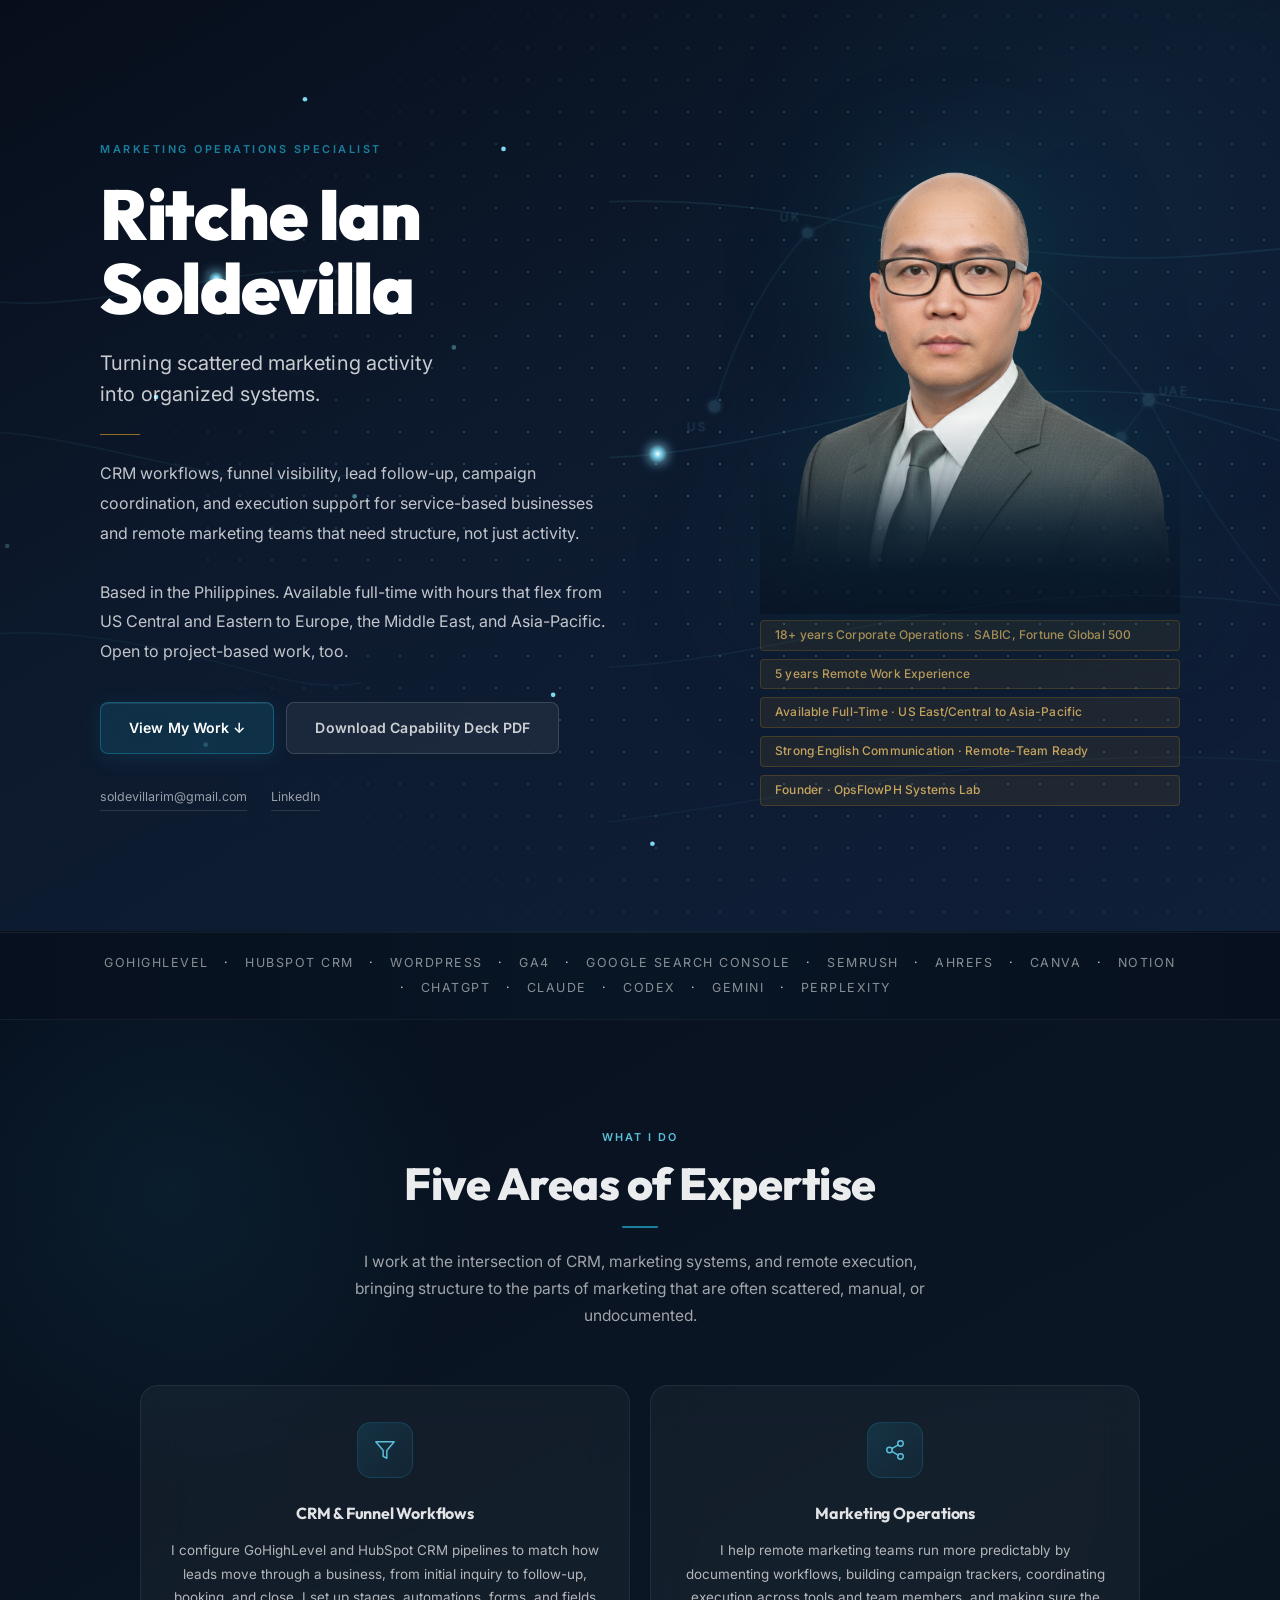
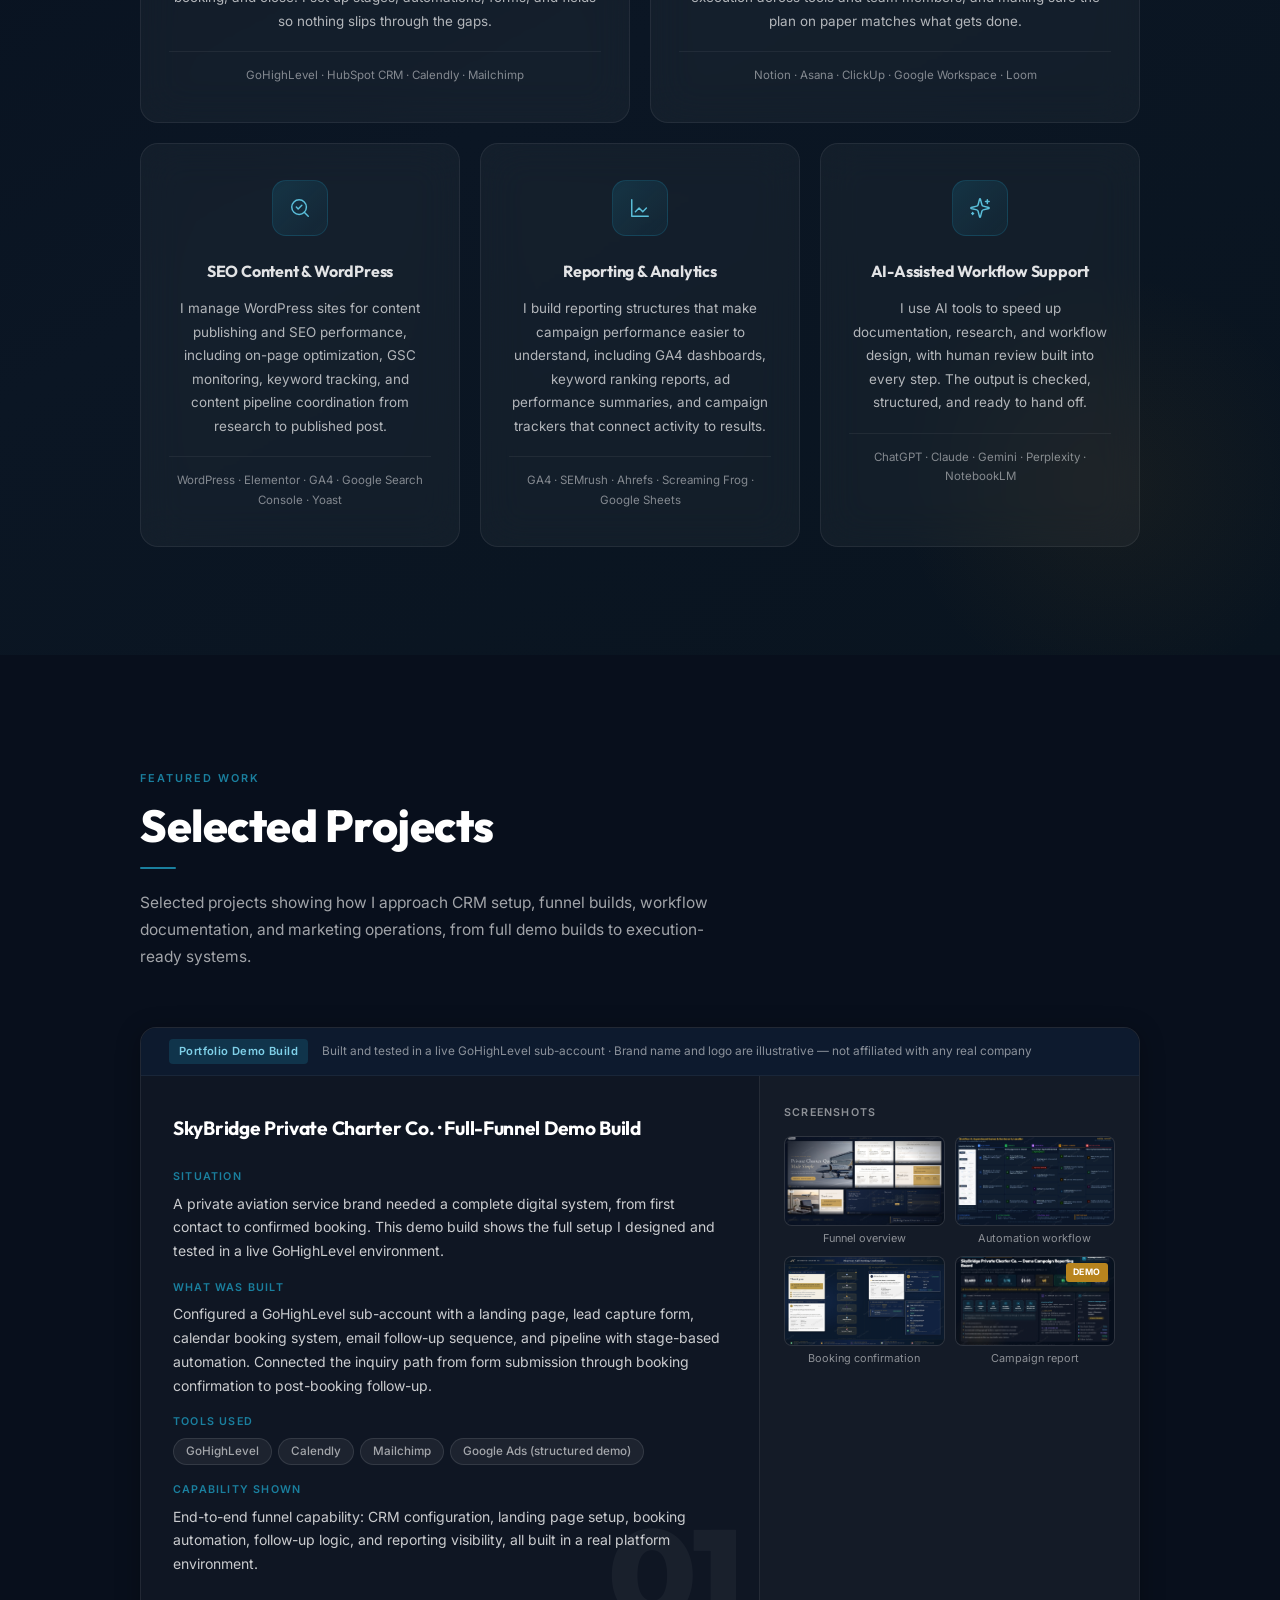
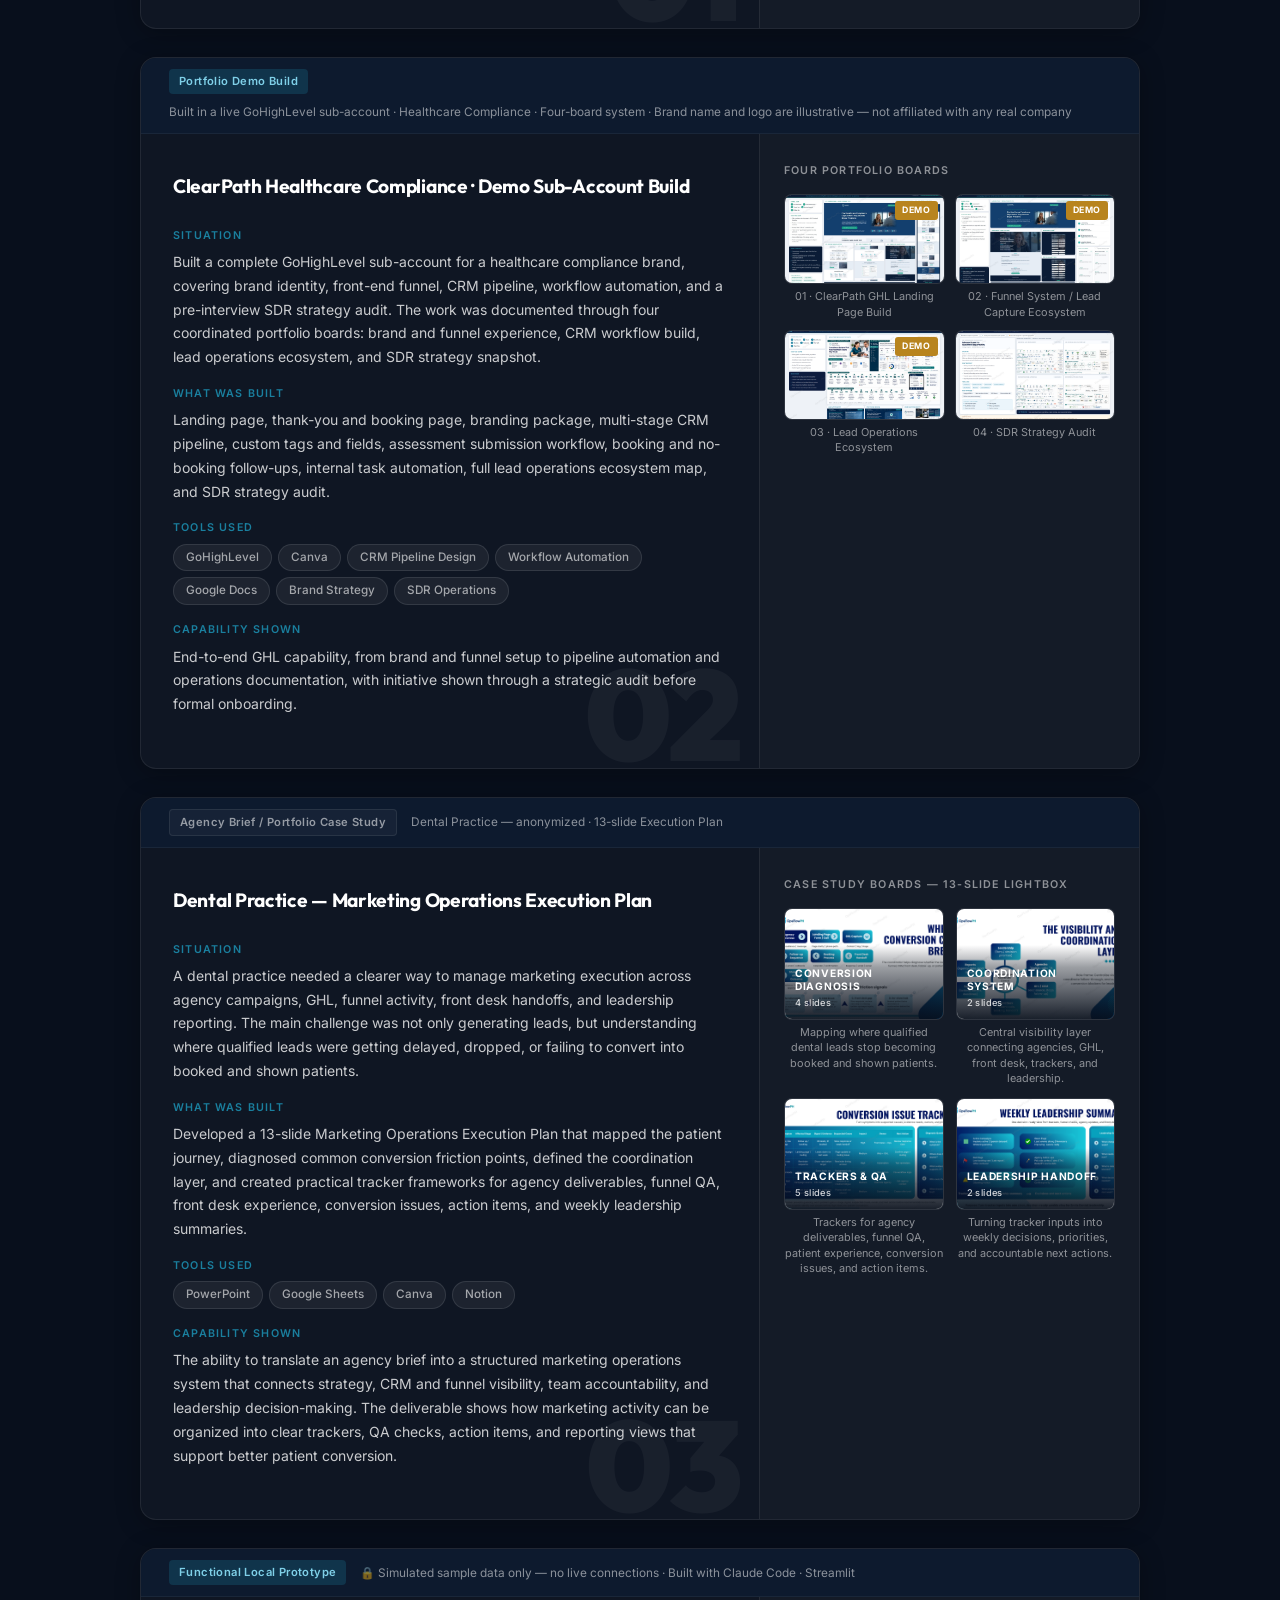
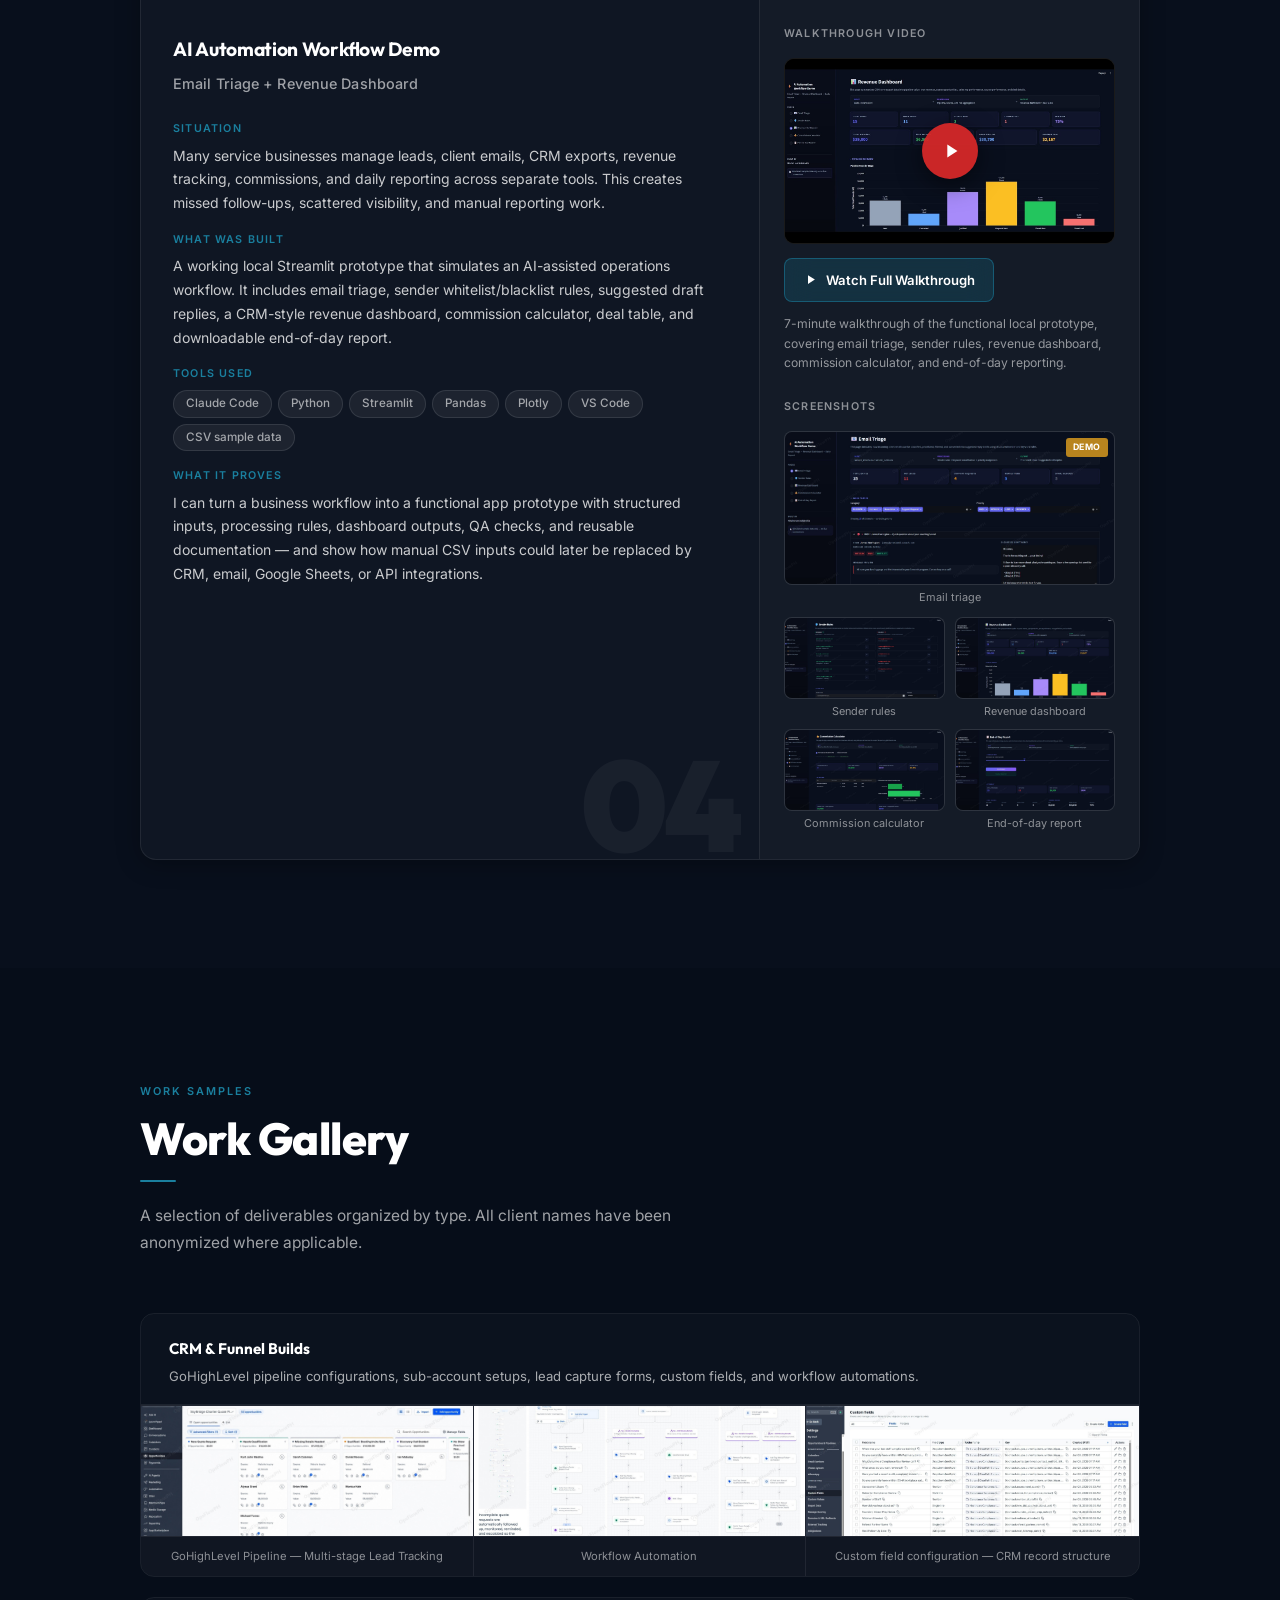
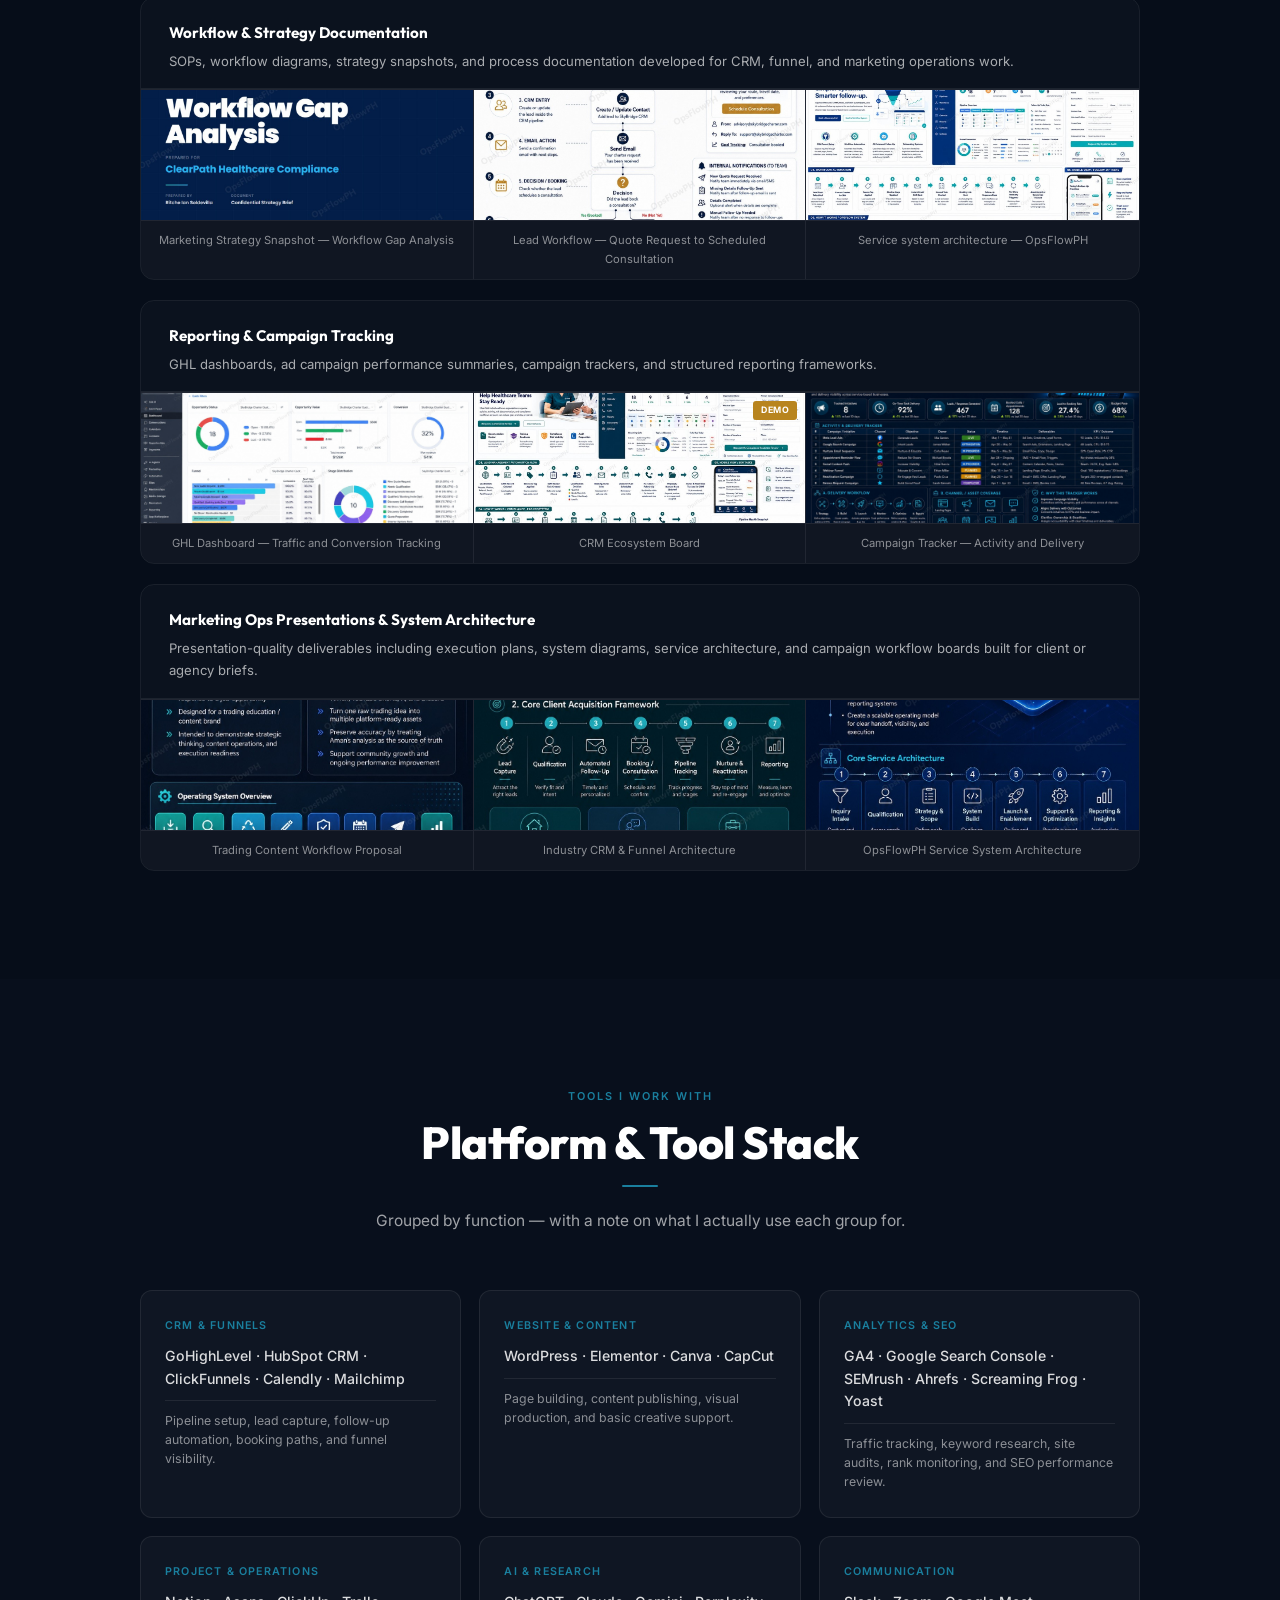
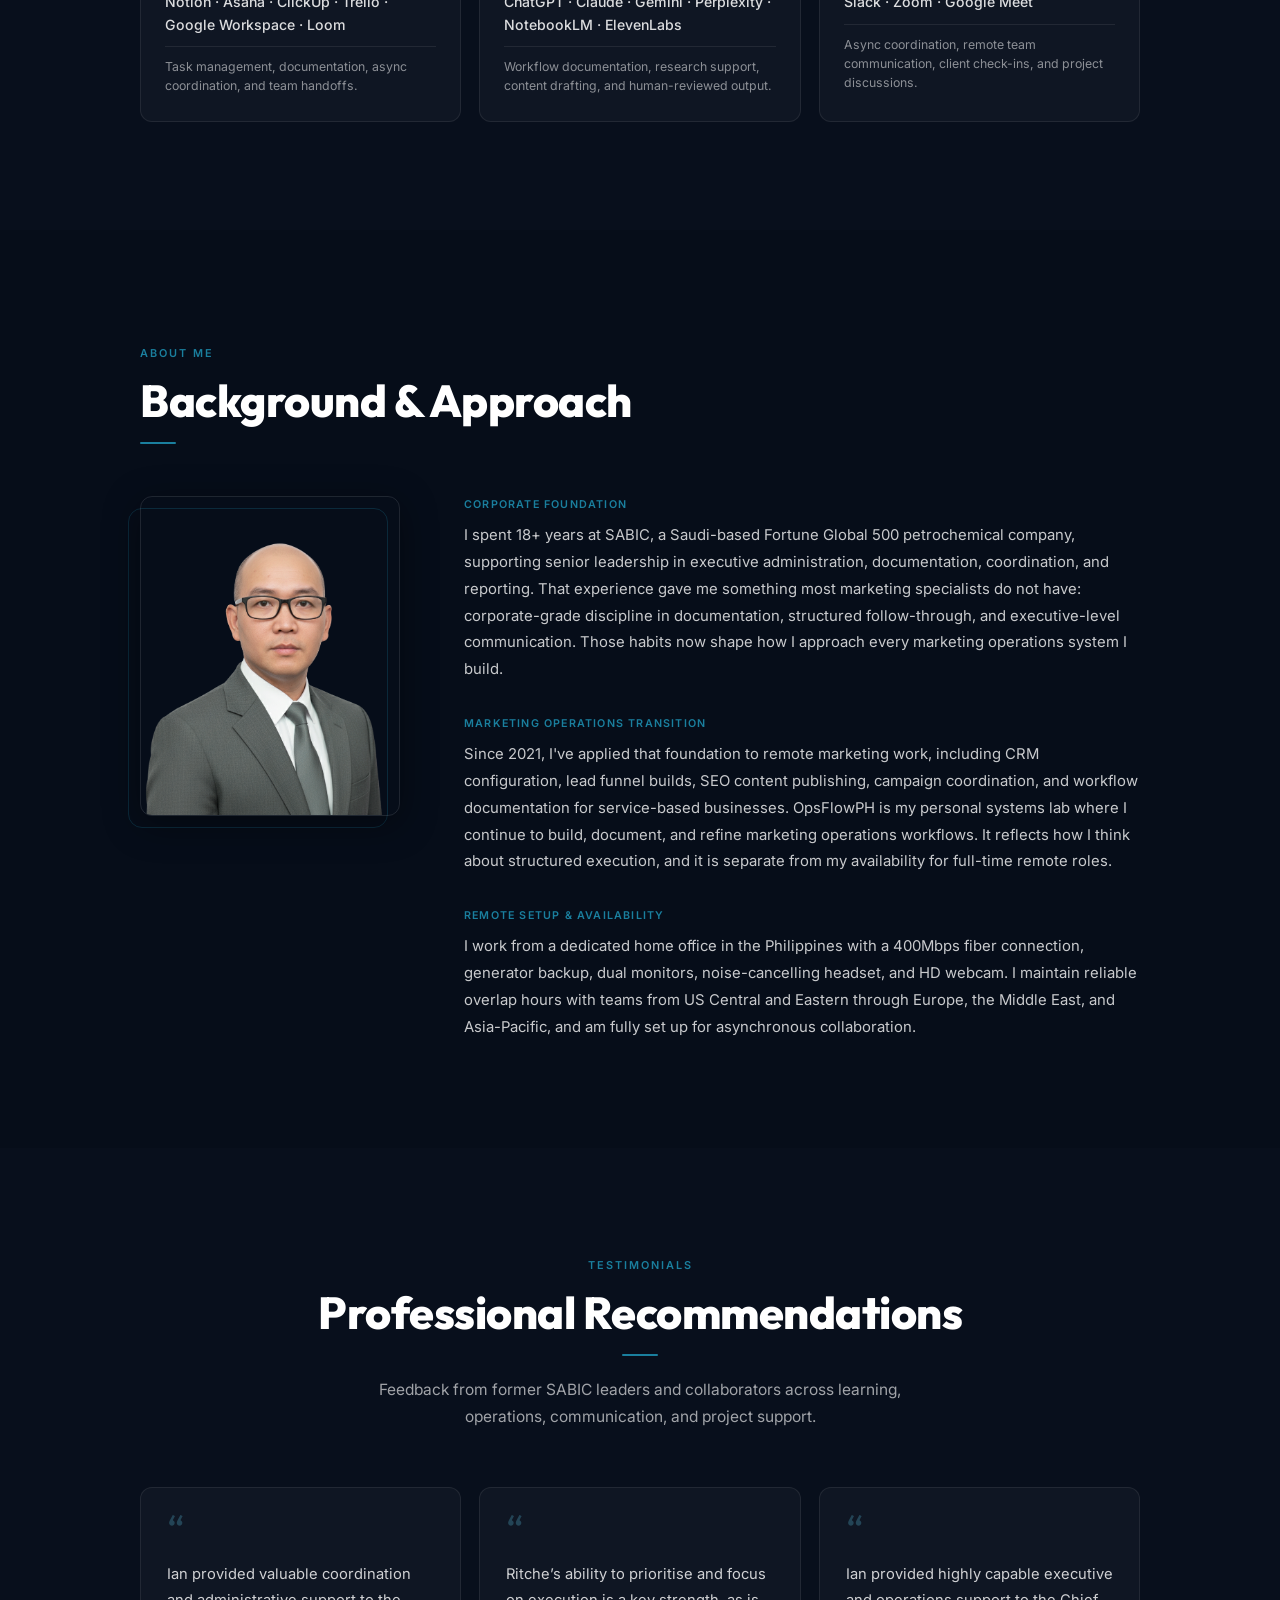
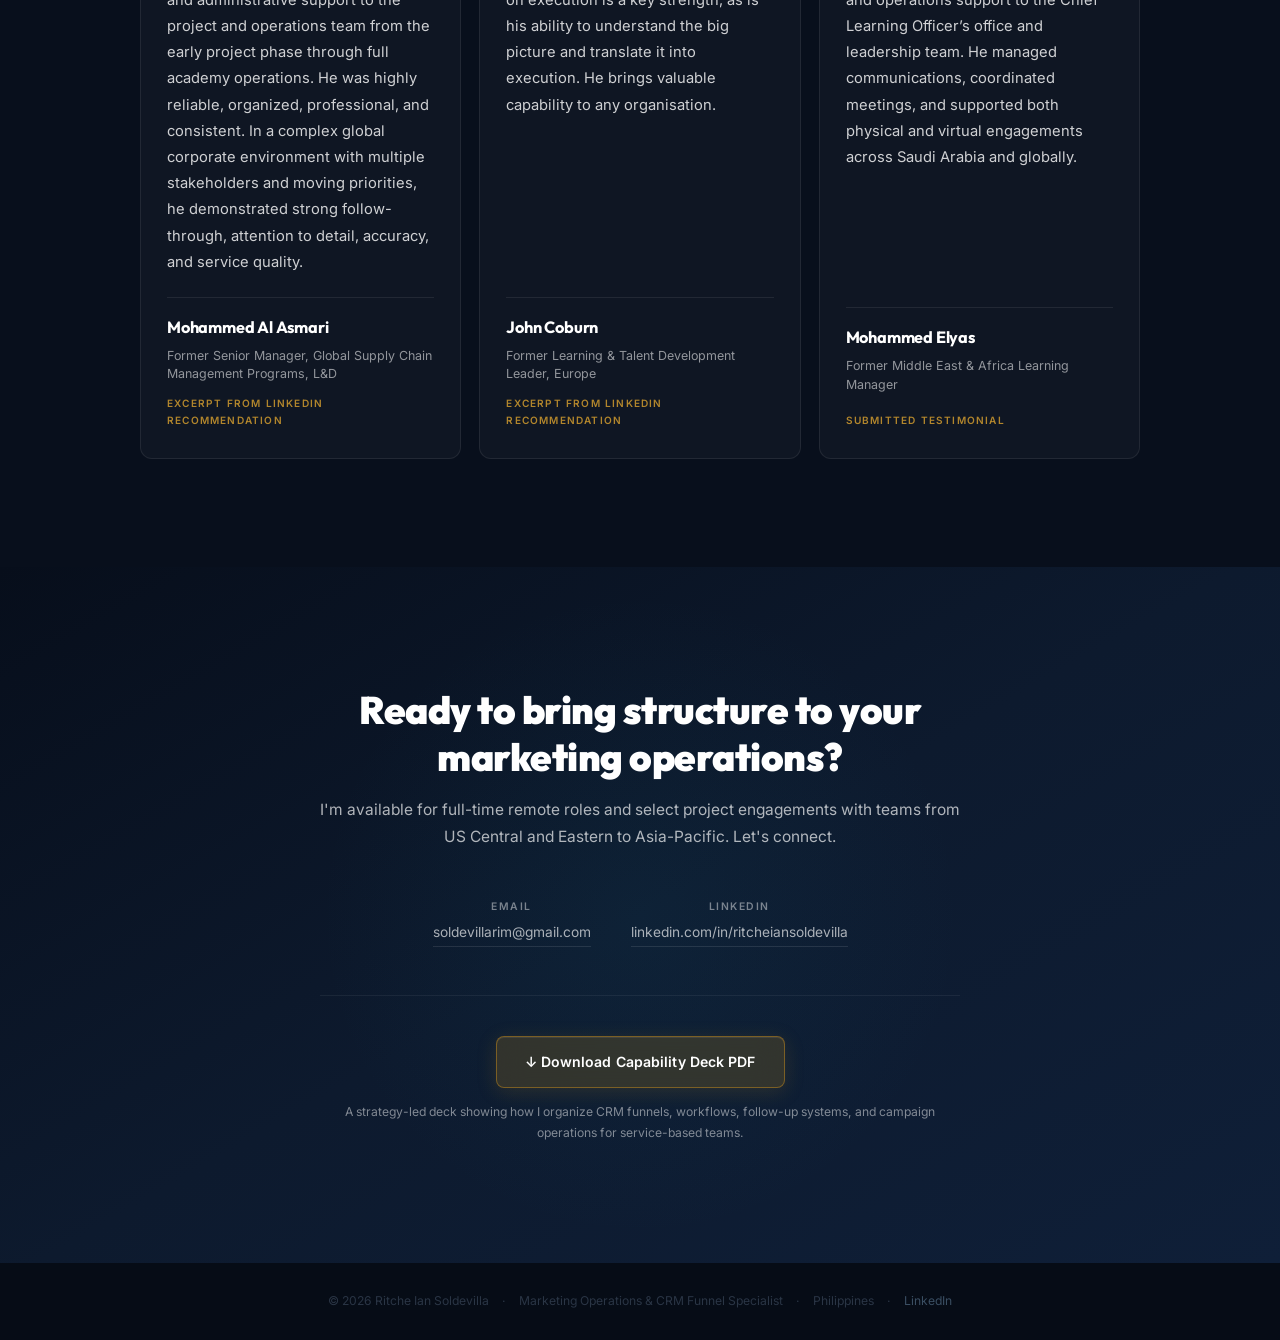
==== index.html @ 8bdbfdaf "Refine Professional Recommendations copy Broaden intro to "SABIC leaders and collaborators", expand " ====
<!DOCTYPE html>
<html lang="en">
<head>
  <meta charset="UTF-8">
  <meta name="viewport" content="width=device-width, initial-scale=1.0">

  <!-- Google tag (gtag.js) -->
  <script async src="https://www.googletagmanager.com/gtag/js?id=G-BQPJWQ0ZY5"></script>
  <script>
    window.dataLayer = window.dataLayer || [];
    function gtag(){dataLayer.push(arguments);}
    gtag('js', new Date());
    gtag('config', 'G-BQPJWQ0ZY5');
  </script>

  <title>Ritche Ian Soldevilla — Marketing Operations Specialist</title>
  <link rel="canonical" href="https://ritcheiansoldevilla.com/">
  <meta name="description" content="Marketing Operations Specialist helping remote teams build CRM workflows, campaign systems, and execution-ready marketing operations. Based in the Philippines, available for clients across US, UK/Europe, the Middle East, and Asia-Pacific time zones.">
  <meta property="og:url" content="https://ritcheiansoldevilla.com/">
  <meta property="og:title" content="Ritche Ian Soldevilla — Marketing Operations Specialist">
  <meta property="og:description" content="CRM funnels, campaign systems, and remote execution support for teams across US, UK/Europe, the Middle East, and Asia-Pacific time zones.">
  <meta property="og:image" content="https://ritcheiansoldevilla.com/images/og-image.svg">
  <meta property="og:image:width" content="1200">
  <meta property="og:image:height" content="630">
  <meta property="og:type" content="website">
  <link rel="icon" href="images/favicon.svg" type="image/svg+xml">
  <link rel="preconnect" href="https://fonts.googleapis.com">
  <link rel="preconnect" href="https://fonts.gstatic.com" crossorigin>
  <link href="https://fonts.googleapis.com/css2?family=Inter:wght@400;500;600;700&family=Outfit:wght@700;800;900&display=swap" rel="stylesheet">
  <style>

    /* ── RESET ────────────────────────────────── */
    *, *::before, *::after { box-sizing: border-box; margin: 0; padding: 0; }
    html { scroll-behavior: smooth; font-size: 16px; }
    body {
      font-family: 'Inter', system-ui, sans-serif;
      color: rgba(255,255,255,0.82);
      background: #080F1C;
      line-height: 1.7;
      -webkit-font-smoothing: antialiased;
      font-feature-settings: 'kern' 1, 'liga' 1;
    }
    img { max-width: 100%; height: auto; display: block; }
    a { color: inherit; text-decoration: none; }

    /* ── TOKENS ────────────────────────────────── */
    :root {
      --ink:          #0C1523;
      --navy:         #0D1A2E;
      --navy-mid:     #1B2B4B;
      --teal:         #1A7F9E;
      --teal-light:   #E6F4F8;
      --gold:         #B8841E;
      --gold-pale:    #FBF4E8;
      --off-white:    #F7F8FA;
      --border:       #E5E7EB;
      --text-muted:   #6B7280;
      --white:        #FFFFFF;
      --max-w:        1080px;
      --ease:         cubic-bezier(0.4, 0, 0.2, 1);
    }

    /* ── SCROLL REVEAL ─────────────────────────── */
    [data-reveal] {
      opacity: 0;
      transform: translateY(32px);
      transition: opacity 0.7s var(--ease), transform 0.7s var(--ease);
    }
    [data-reveal].is-visible { opacity: 1; transform: translateY(0); }
    [data-reveal][data-delay="1"] { transition-delay: 0.08s; }
    [data-reveal][data-delay="2"] { transition-delay: 0.16s; }
    [data-reveal][data-delay="3"] { transition-delay: 0.24s; }
    [data-reveal][data-delay="4"] { transition-delay: 0.32s; }
    [data-reveal][data-delay="5"] { transition-delay: 0.40s; }

    /* ── LAYOUT ─────────────────────────────────── */
    .container { max-width: var(--max-w); margin: 0 auto; padding: 0 40px; }
    .section   { padding: 108px 40px; }

    /* ── TYPE ────────────────────────────────────── */
    .label {
      display: inline-block;
      font-size: 0.68rem; font-weight: 600;
      text-transform: uppercase; letter-spacing: 2px;
      color: var(--teal); margin-bottom: 12px;
    }
    .label-gold { color: var(--gold); }

    .heading {
      font-family: 'Outfit', sans-serif;
      font-size: clamp(2rem, 4vw, 2.8rem);
      font-weight: 800; color: var(--white);
      letter-spacing: -0.5px; line-height: 1.15;
    }
    .heading-rule {
      display: block; width: 36px; height: 2px;
      background: var(--teal); border-radius: 2px;
      margin-top: 16px; margin-bottom: 20px;
    }
    .center .heading-rule { margin-left: auto; margin-right: auto; }

    .subheading {
      font-size: 0.97rem; color: rgba(255,255,255,0.62);
      max-width: 600px; line-height: 1.75;
      margin-bottom: 56px;
    }
    .center .subheading, .subheading.center { margin-left: auto; margin-right: auto; text-align: center; }
    .center { text-align: center; }
    .label.center { display: block; text-align: center; }

    /* ── BUTTONS ─────────────────────────────────── */
    .btn {
      display: inline-block; padding: 13px 28px;
      border-radius: 8px; font-size: 0.88rem;
      font-weight: 600; cursor: pointer;
      transition: all 0.25s var(--ease);
      letter-spacing: 0.1px;
    }
    .btn-primary {
      background: rgba(26,127,158,0.22);
      color: var(--white);
      border: 1px solid rgba(26,127,158,0.55);
      backdrop-filter: blur(14px);
      -webkit-backdrop-filter: blur(14px);
      box-shadow: 0 4px 20px rgba(26,127,158,0.18), inset 0 1px 0 rgba(255,255,255,0.08);
    }
    .btn-primary:hover {
      background: rgba(26,127,158,0.38);
      border-color: rgba(91,191,218,0.7);
      box-shadow: 0 8px 32px rgba(26,127,158,0.32), inset 0 1px 0 rgba(255,255,255,0.12);
      transform: translateY(-2px); opacity: 1;
    }
    .btn-ghost {
      background: rgba(255,255,255,0.06);
      color: rgba(255,255,255,0.78);
      border: 1px solid rgba(255,255,255,0.14);
      backdrop-filter: blur(14px);
      -webkit-backdrop-filter: blur(14px);
    }
    .btn-ghost:hover {
      background: rgba(255,255,255,0.12);
      border-color: rgba(255,255,255,0.32);
      color: var(--white);
      opacity: 1;
    }
    .btn-gold {
      background: rgba(184,132,30,0.22);
      color: var(--white);
      border: 1px solid rgba(184,132,30,0.55);
      backdrop-filter: blur(14px);
      -webkit-backdrop-filter: blur(14px);
      box-shadow: 0 4px 20px rgba(184,132,30,0.18), inset 0 1px 0 rgba(255,255,255,0.08);
    }
    .btn-gold:hover {
      background: rgba(184,132,30,0.38);
      border-color: rgba(220,170,60,0.7);
      box-shadow: 0 8px 32px rgba(184,132,30,0.32), inset 0 1px 0 rgba(255,255,255,0.12);
      transform: translateY(-2px); opacity: 1;
    }

    /* ── STICKY NAV ──────────────────────────────── */
    .sticky-nav {
      position: fixed; top: 0; left: 0; right: 0; z-index: 100;
      padding: 0 40px; height: 64px;
      display: flex; align-items: center; justify-content: space-between;
      background: rgba(10,16,28,0.92);
      backdrop-filter: blur(16px) saturate(180%);
      -webkit-backdrop-filter: blur(16px) saturate(180%);
      border-bottom: 1px solid rgba(255,255,255,0.06);
      transform: translateY(-100%);
      transition: transform 0.35s var(--ease);
    }
    .sticky-nav.visible { transform: translateY(0); }
    .nav-name {
      font-family: 'Outfit', sans-serif;
      font-size: 0.9rem; font-weight: 800;
      color: var(--white); letter-spacing: -0.2px;
    }
    .nav-links { display: flex; gap: 32px; align-items: center; }
    .nav-links a {
      font-size: 0.8rem; font-weight: 500;
      color: rgba(255,255,255,0.72);
      transition: color 0.2s;
    }
    .nav-links a:hover { color: var(--white); opacity: 1; }
    .nav-cta {
      background: rgba(26,127,158,0.22) !important;
      color: var(--white) !important;
      padding: 7px 18px; border-radius: 6px;
      font-size: 0.78rem !important; font-weight: 600 !important;
      border: 1px solid rgba(26,127,158,0.5);
      backdrop-filter: blur(14px);
      -webkit-backdrop-filter: blur(14px);
      transition: background 0.25s, border-color 0.25s, transform 0.2s !important;
    }
    .nav-cta:hover {
      background: rgba(26,127,158,0.38) !important;
      border-color: rgba(91,191,218,0.65) !important;
      transform: translateY(-1px);
    }

    /* ── HAMBURGER ────────────────────────────────── */
    .nav-hamburger {
      display: none; flex-direction: column; gap: 5px;
      background: none; border: none; cursor: pointer; padding: 4px; z-index: 101;
    }
    .nav-hamburger span {
      display: block; width: 22px; height: 1.5px;
      background: var(--white); border-radius: 2px;
      transition: transform 0.3s, opacity 0.3s;
    }
    .nav-hamburger.open span:nth-child(1) { transform: translateY(6.5px) rotate(45deg); }
    .nav-hamburger.open span:nth-child(2) { opacity: 0; }
    .nav-hamburger.open span:nth-child(3) { transform: translateY(-6.5px) rotate(-45deg); }

    /* ── MOBILE MENU ──────────────────────────────── */
    .mobile-menu {
      display: none; position: fixed; inset: 0;
      background: rgba(10,16,28,0.98);
      backdrop-filter: blur(24px);
      z-index: 99;
      flex-direction: column; align-items: center; justify-content: center; gap: 40px;
    }
    .mobile-menu.open { display: flex; }
    .mobile-menu a {
      font-family: 'Outfit', sans-serif;
      font-size: 1.8rem; font-weight: 800;
      color: rgba(255,255,255,0.82);
      transition: color 0.2s; letter-spacing: -0.3px;
    }
    .mobile-menu a:hover { color: var(--white); opacity: 1; }
    .mobile-menu .m-cta {
      background: var(--teal); color: var(--white) !important;
      padding: 14px 48px; border-radius: 10px;
      font-size: 1.2rem !important;
      box-shadow: 0 8px 28px rgba(26,127,158,0.35);
    }

    /* ── HERO ─────────────────────────────────────── */
    #hero {
      position: relative;
      background: linear-gradient(150deg, #070E1B 0%, #0D1A2E 45%, #0F1F38 100%);
      padding: 140px 40px 120px;
      overflow: hidden;
    }
    /* Dot grid texture */
    #hero::before {
      content: '';
      position: absolute; inset: 0;
      background-image: radial-gradient(circle, rgba(91,191,218,0.38) 1.5px, transparent 1.5px);
      background-size: 32px 32px;
      mask-image: radial-gradient(ellipse 90% 90% at 70% 50%, black 10%, rgba(0,0,0,0.6) 45%, transparent 75%);
      -webkit-mask-image: radial-gradient(ellipse 90% 90% at 70% 50%, black 10%, rgba(0,0,0,0.6) 45%, transparent 75%);
      pointer-events: none; z-index: 0;
    }
    /* Teal ambient glow top-right */
    #hero::after {
      content: '';
      position: absolute;
      width: 800px; height: 800px;
      background: radial-gradient(circle, rgba(26,127,158,0.09) 0%, transparent 65%);
      top: -200px; right: -200px;
      pointer-events: none; z-index: 0;
    }
    /* Flow lines decorative SVG */
    .hero-network {
      position: absolute; left: 0; right: 0; top: 0; bottom: 0;
      width: 100%; height: 100%;
      opacity: 1; pointer-events: none; z-index: 0;
    }
    /* Flow pulse — dot travels along each path */
    @keyframes flow-pulse {
      0%   { stroke-dashoffset: 800; opacity: 0; }
      5%   { opacity: 1; }
      95%  { opacity: 1; }
      100% { stroke-dashoffset: 0; opacity: 0; }
    }
    .hero-network .flow-line {
      stroke-dasharray: 800;
      stroke-dashoffset: 800;
      animation: flow-pulse 5s ease-in-out infinite;
    }
    .hero-network .flow-line:nth-child(2) { animation-delay: 1s; }
    .hero-network .flow-line:nth-child(3) { animation-delay: 2s; }
    /* Node cluster pulse animations */
    @keyframes node-pulse {
      0%, 100% { r: 18; opacity: 0.12; }
      50%       { r: 26; opacity: 0.04; }
    }
    @keyframes node-pulse-2 {
      0%, 100% { r: 30; opacity: 0.08; }
      50%       { r: 42; opacity: 0.02; }
    }
    @keyframes node-ping {
      0%   { r: 6; opacity: 0.6; }
      100% { r: 22; opacity: 0; }
    }
    @keyframes twinkle {
      0%, 100% { opacity: 0.08; }
      50%       { opacity: 0.75; }
    }
    .hero-network .flow-line:nth-child(4) { animation-delay: 3s; }
    .hero-network .flow-line:nth-child(5) { animation-delay: 4s; }
    .hero-inner {
      max-width: var(--max-w); margin: 0 auto;
      display: grid; grid-template-columns: 1fr 420px;
      gap: 64px; align-items: center;
      position: relative; z-index: 1;
    }
    .hero-label {
      font-size: 0.68rem; font-weight: 600;
      text-transform: uppercase; letter-spacing: 2.5px;
      color: var(--teal); margin-bottom: 20px;
    }
    .hero-name {
      font-family: 'Outfit', sans-serif;
      font-size: clamp(2.8rem, 6vw, 4.4rem);
      font-weight: 900; color: var(--white);
      letter-spacing: -1.5px; line-height: 1.05;
      margin-bottom: 22px;
    }
    .hero-headline {
      font-size: 1.25rem; font-weight: 400;
      color: rgba(255,255,255,0.78);
      margin-bottom: 24px; line-height: 1.55;
      letter-spacing: 0.1px;
    }
    .hero-divider {
      width: 40px; height: 1px;
      background: var(--gold);
      margin-bottom: 24px; opacity: 0.8;
    }
    .hero-sub {
      font-size: 1rem; color: rgba(255,255,255,0.75);
      line-height: 1.85; max-width: 520px; margin-bottom: 36px;
    }
    .hero-sub em { color: rgba(255,255,255,0.88); font-style: normal; }

    .trust-chips { display: flex; flex-direction: column; gap: 8px; margin-top: 6px; }
    .trust-chip {
      background: rgba(184,132,30,0.1);
      border: 1px solid rgba(184,132,30,0.25);
      color: rgba(220,180,100,0.9);
      border-radius: 4px; padding: 6px 14px;
      font-size: 0.75rem; font-weight: 500;
      letter-spacing: 0.2px; line-height: 1.4;
    }

    .hero-ctas { display: flex; gap: 12px; flex-wrap: wrap; margin-bottom: 32px; }
    .hero-links { display: flex; gap: 24px; flex-wrap: wrap; }
    .hero-links a {
      font-size: 0.78rem; color: rgba(255,255,255,0.58);
      border-bottom: 1px solid rgba(255,255,255,0.12);
      padding-bottom: 2px; transition: color 0.2s, border-color 0.2s;
    }
    .hero-links a:hover { color: rgba(255,255,255,0.7); border-color: rgba(255,255,255,0.35); opacity: 1; }

    /* Hero photo */
    .hero-photo { position: relative; z-index: 1; margin-top: -48px; }
    .hero-photo-wrap {
      position: relative;
      /* Teal ambient glow behind the figure */
      filter: drop-shadow(0 0 48px rgba(26,127,158,0.35)) drop-shadow(0 24px 48px rgba(0,0,0,0.5));
    }
    /* Soft base fade so figure grounds into the page */
    .hero-photo-wrap::before {
      content: '';
      position: absolute; bottom: 0; left: 0; right: 0;
      height: 28%;
      background: linear-gradient(to top, rgba(7,16,30,0.55), transparent);
      pointer-events: none; z-index: 1;
    }
    .hero-photo-wrap::after { display: none; }
    .hero-photo-wrap img {
      width: 100%; height: auto;
      display: block;
      transform: scaleX(-1);
      position: relative; z-index: 0;
      /* Fade bottom out + soften all edges slightly */
      mask-image: linear-gradient(to bottom, black 0%, black 62%, rgba(0,0,0,0.7) 74%, rgba(0,0,0,0.2) 84%, transparent 92%);
      -webkit-mask-image: linear-gradient(to bottom, black 0%, black 62%, rgba(0,0,0,0.7) 74%, rgba(0,0,0,0.2) 84%, transparent 92%);
    }

    /* ── TRUST BAR ────────────────────────────────── */
    #trust-bar {
      background: #07101E;
      border-top: 1px solid rgba(255,255,255,0.06);
      border-bottom: 1px solid rgba(255,255,255,0.06);
      padding: 18px 40px;
      position: relative;
    }
    #trust-bar::before {
      content: '';
      position: absolute; inset: 0;
      background: linear-gradient(90deg, transparent 0%, rgba(26,127,158,0.05) 50%, transparent 100%);
      pointer-events: none;
    }
    .trust-bar-inner {
      max-width: var(--max-w); margin: 0 auto; text-align: center;
      position: relative; z-index: 1;
    }
    .trust-bar-text {
      font-size: 0.78rem; color: rgba(255,255,255,0.52);
      letter-spacing: 1.5px; line-height: 2;
      text-transform: uppercase;
    }
    .trust-bar-text span { margin: 0 10px; color: #D1D5DB; }

    /* ── SERVICES ─────────────────────────────────── */
    #services {
      background: linear-gradient(150deg, #07101E 0%, #0B1624 50%, #09141F 100%);
      position: relative; overflow: hidden;
    }
    #services::before {
      content: '';
      position: absolute;
      width: 700px; height: 700px;
      background: radial-gradient(circle, rgba(26,127,158,0.11) 0%, transparent 60%);
      top: -180px; left: -180px; pointer-events: none;
    }
    #services::after {
      content: '';
      position: absolute;
      width: 500px; height: 500px;
      background: radial-gradient(circle, rgba(184,132,30,0.07) 0%, transparent 60%);
      bottom: -80px; right: -80px; pointer-events: none;
    }
    /* Heading overrides for dark section */
    #services .label  { color: #5BBFDA; }
    #services .heading { color: rgba(255,255,255,0.92); }
    #services .heading-rule { background: var(--teal); }
    #services .subheading { color: rgba(255,255,255,0.62); }

    .pillars-2 { display: grid; grid-template-columns: 1fr 1fr; gap: 20px; margin-bottom: 20px; }
    .pillars-3 { display: grid; grid-template-columns: 1fr 1fr 1fr; gap: 20px; }

    .pillar {
      background: rgba(255,255,255,0.04);
      backdrop-filter: blur(20px);
      -webkit-backdrop-filter: blur(20px);
      border: 1px solid rgba(255,255,255,0.07);
      border-radius: 18px; padding: 36px 28px;
      text-align: center;
      position: relative; z-index: 1;
      transition: background 0.3s var(--ease), border-color 0.3s var(--ease),
                  box-shadow 0.3s var(--ease), transform 0.3s var(--ease);
    }
    .pillar:hover {
      background: rgba(255,255,255,0.07);
      border-color: rgba(26,127,158,0.4);
      box-shadow: 0 16px 56px rgba(0,0,0,0.5), inset 0 1px 0 rgba(255,255,255,0.06);
      transform: translateY(-5px);
    }
    /* Icon container */
    .pillar-icon-wrap {
      width: 56px; height: 56px;
      background: linear-gradient(135deg, rgba(26,127,158,0.22), rgba(26,127,158,0.08));
      border: 1px solid rgba(26,127,158,0.28);
      border-radius: 14px;
      display: flex; align-items: center; justify-content: center;
      margin: 0 auto 22px;
      transition: background 0.3s var(--ease), border-color 0.3s var(--ease), transform 0.3s var(--ease);
    }
    .pillar:hover .pillar-icon-wrap {
      background: linear-gradient(135deg, rgba(26,127,158,0.38), rgba(26,127,158,0.18));
      border-color: rgba(91,191,218,0.55);
      transform: scale(1.06);
    }
    .pillar-icon-wrap svg {
      width: 22px; height: 22px;
      stroke: #5BBFDA; fill: none;
      stroke-width: 1.6; stroke-linecap: round; stroke-linejoin: round;
    }
    .pillar-title {
      font-family: 'Outfit', sans-serif;
      font-size: 1rem; font-weight: 700;
      color: rgba(255,255,255,0.88); margin-bottom: 12px; letter-spacing: -0.2px;
    }
    .pillar-body {
      font-size: 0.84rem; color: rgba(255,255,255,0.68);
      line-height: 1.75; margin-bottom: 18px;
    }
    .pillar-tools {
      font-size: 0.72rem; color: rgba(255,255,255,0.48);
      border-top: 1px solid rgba(255,255,255,0.06);
      padding-top: 14px;
    }

    /* ── WORK ─────────────────────────────────────── */
    #work { background: #080F1C; }

    .case-study {
      background: rgba(255,255,255,0.03);
      border-radius: 16px; margin-bottom: 28px; overflow: hidden;
      border: 1px solid rgba(255,255,255,0.08);
      box-shadow: 0 4px 24px rgba(0,0,0,0.3);
      transition: box-shadow 0.3s var(--ease), transform 0.3s var(--ease);
    }
    .case-study:last-child { margin-bottom: 0; }
    .case-study:hover {
      box-shadow: 0 8px 40px rgba(0,0,0,0.45);
      transform: translateY(-3px);
      border-color: rgba(91,191,218,0.18);
    }

    .cs-bar {
      background: var(--navy);
      padding: 11px 28px;
      display: flex; align-items: center; flex-wrap: wrap; gap: 8px 14px;
      border-bottom: 1px solid rgba(255,255,255,0.05);
    }
    .cs-badge {
      display: inline-block; border-radius: 4px;
      padding: 3px 10px; font-size: 0.7rem; font-weight: 600; letter-spacing: 0.4px;
    }
    .cs-badge-demo { background: rgba(26,127,158,0.25); color: #7FD0E8; }
    .cs-badge-audit { background: rgba(255,255,255,0.06); color: rgba(255,255,255,0.65); border: 1px solid rgba(255,255,255,0.1); }
    .cs-badge-spec  { background: rgba(255,255,255,0.04); color: rgba(255,255,255,0.55); border: 1px solid rgba(255,255,255,0.08); }
    .cs-bar-note { font-size: 0.74rem; color: rgba(255,255,255,0.52); }

    .cs-body { display: grid; grid-template-columns: 1fr 380px; }
    .cs-text { padding: 36px 36px 36px 32px; position: relative; overflow: hidden; }
    .cs-num {
      position: absolute; bottom: -10px; right: 20px;
      font-family: 'Outfit', sans-serif; font-size: 8rem;
      font-weight: 900; color: var(--white); opacity: 0.04;
      line-height: 1; pointer-events: none; user-select: none;
      letter-spacing: -4px;
    }
    .cs-title {
      font-family: 'Outfit', sans-serif;
      font-size: 1.2rem; font-weight: 700;
      color: var(--white); margin-bottom: 24px; letter-spacing: -0.3px;
    }
    .cs-row { margin-bottom: 16px; }
    .cs-lbl {
      font-size: 0.67rem; font-weight: 600;
      text-transform: uppercase; letter-spacing: 1.2px;
      color: var(--teal); margin-bottom: 5px;
    }
    .cs-val { font-size: 0.875rem; color: rgba(255,255,255,0.78); line-height: 1.7; }
    .cs-chips { display: flex; flex-wrap: wrap; gap: 6px; margin-top: 6px; }
    .cs-chip {
      background: rgba(255,255,255,0.06); border: 1px solid rgba(255,255,255,0.1);
      border-radius: 20px; padding: 3px 12px;
      font-size: 0.73rem; color: rgba(255,255,255,0.6); font-weight: 500;
    }

    .cs-shots {
      background: rgba(255,255,255,0.02);
      border-left: 1px solid rgba(255,255,255,0.07);
      padding: 28px 24px;
      display: flex; flex-direction: column;
    }
    .cs-shots-lbl {
      font-size: 0.67rem; font-weight: 600;
      text-transform: uppercase; letter-spacing: 1.2px;
      color: rgba(255,255,255,0.52); margin-bottom: 14px;
    }
    .shots-grid { display: grid; grid-template-columns: 1fr 1fr; gap: 10px; }

    .shot {
      position: relative; overflow: hidden;
      border-radius: 8px; border: 1px solid rgba(255,255,255,0.08);
      background: rgba(255,255,255,0.04);
    }
    .shot img {
      width: 100%; height: 88px;
      object-fit: cover; display: block;
      transition: transform 0.45s var(--ease);
    }
    .shot:hover img { transform: scale(1.05); }
    .shot.demo::after {
      content: 'DEMO';
      position: absolute; top: 6px; right: 6px;
      background: var(--gold); color: #fff;
      font-size: 0.55rem; font-weight: 700;
      padding: 2px 7px; border-radius: 3px; letter-spacing: 0.6px;
    }
    .shot-cap { font-size: 0.68rem; color: rgba(255,255,255,0.52); text-align: center; margin-top: 5px; line-height: 1.4; }

    /* ── CS4 FEATURED + 2x2 LAYOUT ────────────────── */
    .cs-subtitle {
      font-size: 0.9rem; font-weight: 500;
      color: rgba(255,255,255,0.6);
      margin-top: -18px; margin-bottom: 24px;
      letter-spacing: 0.1px;
    }
    .shots-featured { display: flex; flex-direction: column; gap: 12px; }
    .shots-featured .shot-feat img { height: 152px; }
    .shots-featured .shots-grid .shot img { height: 80px; }

    /* CS4 walkthrough video */
    .cs-video { margin-bottom: 26px; }
    .cs-video-frame {
      display: block; position: relative; width: 100%;
      aspect-ratio: 16 / 9;
      border-radius: 10px; overflow: hidden;
      border: 1px solid rgba(255,255,255,0.1);
      background: #000; cursor: pointer;
    }
    .cs-video-frame img {
      width: 100%; height: 100%;
      object-fit: cover; display: block;
      transition: transform 0.45s var(--ease);
    }
    .cs-video-frame:hover img { transform: scale(1.04); }
    .cs-video-play {
      position: absolute; top: 50%; left: 50%; transform: translate(-50%,-50%);
      width: 56px; height: 56px; border-radius: 50%;
      background: rgba(214,40,40,0.94);
      display: flex; align-items: center; justify-content: center;
      box-shadow: 0 6px 24px rgba(0,0,0,0.5);
      transition: transform 0.25s var(--ease), background 0.25s var(--ease);
      pointer-events: none;
    }
    .cs-video-frame:hover .cs-video-play { transform: translate(-50%,-50%) scale(1.08); background: rgba(232,30,30,1); }
    .cs-video-play svg { width: 22px; height: 22px; fill: #fff; margin-left: 3px; }
    .cs-video-btn {
      display: inline-flex; align-items: center; gap: 8px;
      margin-top: 14px; padding: 10px 18px;
      border-radius: 8px; font-size: 0.82rem; font-weight: 600;
      background: rgba(26,127,158,0.22); color: var(--white);
      border: 1px solid rgba(26,127,158,0.55);
      backdrop-filter: blur(14px); -webkit-backdrop-filter: blur(14px);
      transition: background 0.25s var(--ease), border-color 0.25s var(--ease), transform 0.25s var(--ease);
    }
    .cs-video-btn:hover { background: rgba(26,127,158,0.38); border-color: rgba(91,191,218,0.7); transform: translateY(-1px); opacity: 1; }
    .cs-video-btn svg { width: 15px; height: 15px; fill: currentColor; }
    .cs-video-cap { font-size: 0.76rem; color: rgba(255,255,255,0.55); line-height: 1.6; margin-top: 12px; }

    /* ── CS3 CATEGORY THUMBNAILS ──────────────────── */
    .cs3-grid { gap: 12px; }
    .cs3-thumb-wrap { display: flex; flex-direction: column; }
    .cs3-thumb { cursor: pointer; position: relative; }
    .cs3-thumb img {
      width: 100%; height: 110px;
      object-fit: cover; display: block;
      transition: transform 0.45s var(--ease);
    }
    .cs3-thumb:hover img { transform: scale(1.04); }
    .cs3-thumb-overlay {
      position: absolute; bottom: 0; left: 0; right: 0;
      background: linear-gradient(to top, rgba(6,13,25,0.92) 0%, rgba(6,13,25,0.4) 70%, transparent 100%);
      padding: 22px 10px 8px;
      display: flex; flex-direction: column; gap: 2px;
    }
    .cs3-thumb-title {
      font-size: 0.64rem; font-weight: 700;
      color: #fff; text-transform: uppercase; letter-spacing: 0.7px;
      line-height: 1.3;
    }
    .cs3-thumb-count {
      font-size: 0.58rem; font-weight: 500;
      color: var(--accent); letter-spacing: 0.4px;
    }

    /* ── GALLERY ──────────────────────────────────── */
    #gallery { background: #060D19; }

    .gal-group {
      border-radius: 14px; overflow: hidden;
      border: 1px solid rgba(255,255,255,0.08);
      margin-bottom: 20px;
      transition: box-shadow 0.3s var(--ease), border-color 0.3s var(--ease);
    }
    .gal-group:last-child { margin-bottom: 0; }
    .gal-group:hover { box-shadow: 0 8px 32px rgba(0,0,0,0.4); border-color: rgba(91,191,218,0.2); }

    .gal-header {
      padding: 22px 28px 16px;
      border-bottom: 1px solid rgba(255,255,255,0.07);
      background: rgba(255,255,255,0.02);
    }
    .gal-title {
      font-family: 'Outfit', sans-serif;
      font-size: 0.95rem; font-weight: 700;
      color: var(--white); margin-bottom: 4px;
    }
    .gal-desc { font-size: 0.82rem; color: rgba(255,255,255,0.65); }

    .gal-grid { display: grid; grid-template-columns: repeat(3, 1fr); gap: 0; }
    .gal-img {
      position: relative; overflow: hidden;
      border-right: 1px solid rgba(255,255,255,0.07);
      border-top: 1px solid rgba(255,255,255,0.07);
      background: rgba(255,255,255,0.04);
    }
    .gal-img:nth-child(3n) { border-right: none; }
    .gal-img img {
      width: 100%; height: 130px; object-fit: cover;
      display: block; transition: transform 0.45s var(--ease);
    }
    .gal-img:hover img { transform: scale(1.06); }
    .gal-img.demo::after {
      content: 'DEMO';
      position: absolute; top: 8px; right: 8px;
      background: var(--gold); color: #fff;
      font-size: 0.55rem; font-weight: 700;
      padding: 2px 8px; border-radius: 3px; letter-spacing: 0.6px;
    }
    .gal-cap { font-size: 0.7rem; color: rgba(255,255,255,0.52); text-align: center; padding: 10px 12px; border-top: 1px solid rgba(255,255,255,0.07); }

    /* ── TOOLS ────────────────────────────────────── */
    #tools { background: #080F1C; }

    .tools-grid { display: grid; grid-template-columns: repeat(3, 1fr); gap: 18px; }
    .tool-card {
      background: rgba(255,255,255,0.03);
      border-radius: 12px; padding: 26px 24px;
      border: 1px solid rgba(255,255,255,0.08);
      transition: border-color 0.25s var(--ease), box-shadow 0.25s var(--ease), transform 0.25s var(--ease);
    }
    .tool-card:hover {
      border-color: rgba(91,191,218,0.3);
      box-shadow: 0 8px 28px rgba(26,127,158,0.12);
      transform: translateY(-2px);
    }
    .tool-cat {
      font-size: 0.67rem; font-weight: 600;
      text-transform: uppercase; letter-spacing: 1.2px;
      color: var(--teal); margin-bottom: 10px;
    }
    .tool-list {
      font-size: 0.88rem; color: rgba(255,255,255,0.85);
      font-weight: 500; line-height: 1.6; margin-bottom: 10px;
    }
    .tool-note {
      font-size: 0.77rem; color: rgba(255,255,255,0.52);
      border-top: 1px solid rgba(255,255,255,0.08);
      padding-top: 10px; line-height: 1.55;
    }

    /* ── ABOUT ────────────────────────────────────── */
    #about { background: #060D19; }
    .about-wrap {
      display: grid; grid-template-columns: 260px 1fr;
      gap: 64px; align-items: flex-start;
    }
    .about-photo { position: relative; }
    .about-photo-frame { position: relative; }
    .about-photo-frame::before {
      content: '';
      position: absolute; top: 12px; left: -12px;
      width: 100%; height: 100%;
      border: 1px solid rgba(26,127,158,0.25);
      border-radius: 14px; z-index: 0;
    }
    .about-photo-frame img {
      position: relative; z-index: 1;
      width: 100%; border-radius: 12px;
      border: 1px solid rgba(255,255,255,0.1);
      box-shadow: 0 8px 36px rgba(0,0,0,0.4);
    }
    .about-content { display: flex; flex-direction: column; gap: 32px; }
    .about-block-lbl {
      font-size: 0.67rem; font-weight: 600;
      text-transform: uppercase; letter-spacing: 1.2px;
      color: var(--teal); margin-bottom: 8px;
    }
    .about-block-text { font-size: 0.93rem; color: rgba(255,255,255,0.78); line-height: 1.8; }

    /* ── RECOMMENDATIONS ──────────────────────────── */
    #recommendations { background: #080F1C; }
    .testimonials-grid {
      display: grid; grid-template-columns: repeat(3, 1fr);
      gap: 18px; align-items: stretch;
    }
    .testimonial-card {
      display: flex; flex-direction: column;
      background: rgba(255,255,255,0.03);
      border-radius: 12px; padding: 30px 26px 26px;
      border: 1px solid rgba(255,255,255,0.08);
      transition: border-color 0.25s var(--ease), box-shadow 0.25s var(--ease), transform 0.25s var(--ease);
    }
    .testimonial-card:hover {
      border-color: rgba(91,191,218,0.3);
      box-shadow: 0 8px 28px rgba(26,127,158,0.12);
      transform: translateY(-2px);
    }
    .testimonial-mark {
      font-family: 'Outfit', sans-serif;
      font-size: 2.6rem; line-height: 0.6;
      color: rgba(91,191,218,0.28);
      margin-bottom: 14px; height: 0.7em;
    }
    .testimonial-quote {
      flex: 1 1 auto;
      font-size: 0.92rem; color: rgba(255,255,255,0.80);
      line-height: 1.78; margin-bottom: 22px;
    }
    .testimonial-attr {
      border-top: 1px solid rgba(255,255,255,0.08);
      padding-top: 16px;
    }
    .testimonial-name {
      font-family: 'Outfit', sans-serif;
      font-size: 1.02rem; font-weight: 700;
      color: var(--white); letter-spacing: -0.2px;
      margin-bottom: 5px;
    }
    .testimonial-title {
      font-size: 0.78rem; color: rgba(255,255,255,0.55);
      line-height: 1.5; margin-bottom: 11px;
    }
    .testimonial-source {
      display: inline-block;
      font-size: 0.63rem; font-weight: 600;
      text-transform: uppercase; letter-spacing: 1.2px;
      color: rgba(196,146,46,0.9);
    }

    /* ── CONTACT ──────────────────────────────────── */
    #contact {
      position: relative;
      background: linear-gradient(150deg, #070E1B 0%, #0D1A2E 50%, #0F1F38 100%);
      padding: 120px 40px;
      overflow: hidden;
    }
    #contact::after {
      content: '';
      position: absolute;
      width: 700px; height: 700px;
      background: radial-gradient(circle, rgba(26,127,158,0.08) 0%, transparent 65%);
      top: 50%; left: 50%; transform: translate(-50%, -50%);
      pointer-events: none;
    }
    .contact-inner { max-width: 640px; margin: 0 auto; text-align: center; position: relative; z-index: 1; }
    .contact-hed {
      font-family: 'Outfit', sans-serif;
      font-size: clamp(1.7rem, 3.5vw, 2.4rem);
      font-weight: 900; color: var(--white);
      letter-spacing: -0.5px; line-height: 1.2; margin-bottom: 16px;
    }
    .contact-sub {
      font-size: 0.97rem; color: rgba(255,255,255,0.68);
      line-height: 1.75; margin-bottom: 48px;
    }
    .contact-links {
      display: flex; justify-content: center;
      gap: 40px; flex-wrap: wrap; margin-bottom: 48px;
    }
    .c-link { display: flex; flex-direction: column; gap: 5px; align-items: center; }
    .c-link-lbl {
      font-size: 0.65rem; font-weight: 600;
      text-transform: uppercase; letter-spacing: 1.5px;
      color: rgba(255,255,255,0.45);
    }
    .c-link a {
      font-size: 0.86rem; color: rgba(255,255,255,0.65);
      border-bottom: 1px solid rgba(255,255,255,0.1);
      padding-bottom: 2px; transition: color 0.2s, border-color 0.2s;
    }
    .c-link a:hover { color: var(--white); border-color: var(--teal); opacity: 1; }
    .contact-rule {
      border: none; border-top: 1px solid rgba(255,255,255,0.06);
      margin-bottom: 40px;
    }
    .contact-pdf-note { font-size: 0.76rem; color: rgba(255,255,255,0.48); margin-top: 14px; }

    /* ── FOOTER ───────────────────────────────────── */
    #footer { background: #060C16; padding: 28px 40px; text-align: center; }
    .footer-text { font-size: 0.76rem; color: #2A3545; line-height: 1.7; }
    .footer-text a { color: #3A4E62; transition: color 0.2s; }
    .footer-text a:hover { color: #6A8EA8; opacity: 1; }
    .sep { margin: 0 10px; }

    /* ── LIGHTBOX ────────────────────────────────── */
    .lb-overlay {
      display: none;
      position: fixed; inset: 0; z-index: 9000;
      background: rgba(4,9,18,0.94);
      backdrop-filter: blur(10px);
      -webkit-backdrop-filter: blur(10px);
      align-items: center; justify-content: center;
      padding: 20px;
    }
    .lb-overlay.open { display: flex; }

    .lb-dialog {
      position: relative;
      max-width: min(1300px, 96vw);
      max-height: 96vh;
      display: flex; flex-direction: column; align-items: center;
      gap: 14px;
    }

    .lb-img-wrap {
      position: relative;
      display: flex; align-items: center; justify-content: center;
      max-height: calc(96vh - 60px);
    }
    .lb-img-wrap img {
      max-width: 100%;
      max-height: calc(96vh - 60px);
      width: auto; height: auto;
      border-radius: 10px;
      border: 1px solid rgba(255,255,255,0.1);
      box-shadow: 0 24px 80px rgba(0,0,0,0.7);
      display: block;
    }
    .lb-img-wrap iframe {
      width: min(1060px, 90vw);
      height: calc(92vh - 120px);
      border-radius: 10px;
      border: 1px solid rgba(255,255,255,0.12);
      box-shadow: 0 24px 80px rgba(0,0,0,0.7);
      background: #fff;
      display: block;
    }
    /* HTML "Live Preview" slides: the embedded doc is a fixed 1080px-wide
       design, so we scale it down to fit (esp. on mobile) and clip to a box. */
    .lb-img-wrap.is-frame {
      overflow: hidden;
      border-radius: 10px;
      border: 1px solid rgba(255,255,255,0.12);
      box-shadow: 0 24px 80px rgba(0,0,0,0.7);
      background: #fff;
    }
    .lb-img-wrap.is-frame iframe {
      position: absolute;
      top: 0; left: 0;
      width: auto; height: auto;
      transform-origin: top left;
      border: 0;
      border-radius: 0;
      box-shadow: none;
    }
    /* Badge shown on iframe slides so viewers know it's interactive */
    .lb-html-badge {
      position: absolute; top: 10px; left: 14px;
      background: rgba(26,127,158,0.85);
      color: #fff; font-size: 0.62rem; font-weight: 700;
      letter-spacing: 0.8px; text-transform: uppercase;
      padding: 3px 9px; border-radius: 4px;
      pointer-events: none;
    }

    .lb-caption-wrap {
      text-align: center; max-width: 720px; padding: 0 12px;
    }
    .lb-caption-title {
      font-size: 0.88rem; font-weight: 600;
      color: rgba(255,255,255,0.88); margin-bottom: 5px; line-height: 1.5;
    }
    .lb-caption-desc {
      font-size: 0.79rem; color: rgba(255,255,255,0.52); line-height: 1.65;
    }
    .lb-caption-title:empty, .lb-caption-desc:empty { display: none; }

    .lb-close {
      position: fixed; top: 18px; right: 22px;
      width: 36px; height: 36px;
      background: rgba(255,255,255,0.08);
      border: 1px solid rgba(255,255,255,0.14);
      border-radius: 50%; cursor: pointer;
      display: flex; align-items: center; justify-content: center;
      transition: background 0.2s;
      z-index: 9001;
    }
    .lb-close:hover { background: rgba(255,255,255,0.18); }
    .lb-close svg { width: 16px; height: 16px; stroke: rgba(255,255,255,0.8); stroke-width: 2; fill: none; }

    .lb-nav {
      position: fixed; top: 50%; transform: translateY(-50%);
      width: 44px; height: 44px;
      background: rgba(255,255,255,0.07);
      border: 1px solid rgba(255,255,255,0.12);
      border-radius: 50%; cursor: pointer;
      display: flex; align-items: center; justify-content: center;
      transition: background 0.2s, opacity 0.2s;
      z-index: 9001;
    }
    .lb-nav:hover { background: rgba(255,255,255,0.16); }
    .lb-nav.hidden { opacity: 0; pointer-events: none; }
    .lb-nav svg { width: 18px; height: 18px; stroke: rgba(255,255,255,0.8); stroke-width: 2; fill: none; }
    .lb-prev { left: 16px; }
    .lb-next { right: 16px; }

    .lb-counter {
      position: fixed; bottom: 18px; left: 50%; transform: translateX(-50%);
      font-size: 0.72rem; color: rgba(255,255,255,0.38);
      letter-spacing: 1px; z-index: 9001;
    }

    /* Clickable thumbnails */
    .shot, .gal-img {
      cursor: zoom-in;
    }


    /* ── DIVIDER ──────────────────────────────────── */
    .rule {
      border: none; height: 1px;
      background: linear-gradient(90deg, transparent, rgba(26,127,158,0.25), transparent);
      margin: 0;
    }

    /* ── RESPONSIVE ───────────────────────────────── */
    @media (max-width: 768px) {
      .container, .section { padding-left: 24px; padding-right: 24px; }
      .section { padding-top: 64px; padding-bottom: 64px; }
      .sticky-nav, #hero, #trust-bar, #contact, #footer { padding-left: 24px; padding-right: 24px; }

      /* Nav */
      .nav-hamburger { display: flex; }
      .nav-links { display: none; }
      .nav-name { font-size: 0.85rem; }

      /* Hero */
      #hero { padding-top: 96px; padding-bottom: 72px; }
      .hero-network { display: none; }
      #hero::before { background-size: 28px 28px; }
      .hero-inner { grid-template-columns: 1fr; gap: 32px; }
      .hero-photo { order: -1; margin-top: 0; }
      .hero-photo-wrap { max-width: 220px; margin: 0 auto; }
      .hero-name { font-size: 2.6rem; line-height: 1.15; }
      .hero-tagline { font-size: 1rem; }
      .trust-chip { font-size: 0.72rem; padding: 6px 12px; }
      .hero-ctas { flex-wrap: wrap; gap: 12px; }
      .hero-ctas .btn { flex: 1 1 auto; min-width: 140px; text-align: center; justify-content: center; }
      .hero-links { justify-content: flex-start; flex-wrap: wrap; gap: 16px; }

      /* Trust bar — single scrolling line */
      #trust-bar { padding: 14px 24px; }
      .trust-bar-text { font-size: 0.68rem; letter-spacing: 1px; white-space: nowrap; overflow-x: auto; display: block; padding-bottom: 2px; }

      /* Services */
      .pillars-2 { grid-template-columns: 1fr; }
      .pillars-3 { grid-template-columns: 1fr; }
      .pillar { padding: 28px 20px; }

      /* Case studies */
      .cs-body { grid-template-columns: 1fr; }
      .cs-shots { border-left: none; border-top: 1px solid rgba(255,255,255,0.08); padding-top: 24px; }
      .cs-num { font-size: 5rem; }
      .shots-grid { grid-template-columns: 1fr 1fr; }

      /* Gallery */
      .gal-grid { grid-template-columns: 1fr 1fr; }
      .gal-img:nth-child(3n) { border-right: 1px solid var(--border); }
      .gal-img:nth-child(2n) { border-right: none; }

      /* Tools & About */
      .tools-grid { grid-template-columns: 1fr 1fr; }
      .about-wrap { grid-template-columns: 1fr; gap: 40px; }
      .about-photo { max-width: 200px; margin: 0 auto; }

      /* Recommendations */
      .testimonials-grid { grid-template-columns: 1fr; gap: 16px; }

      /* Contact */
      .contact-links { gap: 20px; flex-wrap: wrap; }
    }

    @media (max-width: 480px) {
      .container, .section { padding-left: 16px; padding-right: 16px; }
      .sticky-nav, #hero, #trust-bar, #contact, #footer { padding-left: 16px; padding-right: 16px; }

      .hero-name { font-size: 2.1rem; }
      .hero-ctas { flex-direction: column; align-items: stretch; }
      .hero-ctas .btn { width: 100%; max-width: 100%; }
      .heading { font-size: 1.75rem; }

      /* Case study cards — tighter on small screens */
      .cs-text { padding: 24px 16px 20px; }
      .cs-title { font-size: 1rem; margin-bottom: 16px; }
      .cs-num { font-size: 3.5rem; bottom: -6px; right: 10px; }
      .cs-shots { padding: 20px 16px; }
      .shots-grid { grid-template-columns: 1fr 1fr; }
      .cs-bar { padding: 10px 16px; flex-wrap: wrap; gap: 6px; }

      /* Services */
      .pillar { padding: 24px 16px; }

      .gal-grid { grid-template-columns: 1fr; }
      .gal-img { border-right: none !important; }
      .tools-grid { grid-template-columns: 1fr; }
      .pillars-2, .pillars-3 { grid-template-columns: 1fr; }
    }
  </style>
</head>
<body>

  <!-- MOBILE OVERLAY -->
  <div class="mobile-menu" id="mobile-menu">
    <a href="#services">What I Do</a>
    <a href="#work">Work</a>
    <a href="#tools">Tools</a>
    <a href="#about">About</a>
    <a href="#contact" class="m-cta">Hire Me</a>
  </div>

  <!-- NAV -->
  <nav class="sticky-nav" id="sticky-nav">
    <div class="nav-name">Ritche Ian Soldevilla</div>
    <div class="nav-links">
      <a href="#services">What I Do</a>
      <a href="#work">Work</a>
      <a href="#tools">Tools</a>
      <a href="#about">About</a>
      <a href="#contact" class="nav-cta">Hire Me</a>
    </div>
    <button class="nav-hamburger" id="hamburger" aria-label="Toggle menu">
      <span></span><span></span><span></span>
    </button>
  </nav>

  <!-- ════════════════ HERO ════════════════ -->
  <section id="hero">
    <!-- Decorative flow lines — marketing workflow / automation motif -->
    <svg class="hero-network" viewBox="0 0 1200 600" preserveAspectRatio="xMidYMid slice" fill="none" xmlns="http://www.w3.org/2000/svg" aria-hidden="true">
      <defs>
        <!-- Bloom glow filter for travelling nodes -->
        <filter id="bloom" x="-80%" y="-80%" width="260%" height="260%">
          <feGaussianBlur in="SourceGraphic" stdDeviation="4" result="blur"/>
          <feMerge>
            <feMergeNode in="blur"/>
            <feMergeNode in="blur"/>
            <feMergeNode in="SourceGraphic"/>
          </feMerge>
        </filter>
        <filter id="bloom-sm" x="-60%" y="-60%" width="220%" height="220%">
          <feGaussianBlur in="SourceGraphic" stdDeviation="2.5" result="blur"/>
          <feMerge>
            <feMergeNode in="blur"/>
            <feMergeNode in="SourceGraphic"/>
          </feMerge>
        </filter>
        <radialGradient id="nodeGlow" cx="50%" cy="50%" r="50%">
          <stop offset="0%"   stop-color="#FFFFFF" stop-opacity="1"/>
          <stop offset="40%"  stop-color="#7FD8F0" stop-opacity="0.9"/>
          <stop offset="100%" stop-color="#5BBFDA" stop-opacity="0"/>
        </radialGradient>
      </defs>

      <!-- ── Twinkling dots scattered across hero ── -->
      <g fill="#7FD8F0">
        <!-- Left / text area -->
        <circle cx="48"  cy="64"  r="1.5"><animate attributeName="opacity" values="0.08;0.7;0.08" dur="2.8s" repeatCount="indefinite" begin="0s"/></circle>
        <circle cx="160" cy="96"  r="1.5"><animate attributeName="opacity" values="0.08;0.65;0.08" dur="3.4s" repeatCount="indefinite" begin="1.1s"/></circle>
        <circle cx="96"  cy="192" r="1.5"><animate attributeName="opacity" values="0.08;0.8;0.08" dur="2.2s" repeatCount="indefinite" begin="0.4s"/></circle>
        <circle cx="256" cy="128" r="1.5"><animate attributeName="opacity" values="0.08;0.55;0.08" dur="4.1s" repeatCount="indefinite" begin="2.3s"/></circle>
        <circle cx="192" cy="352" r="1.5"><animate attributeName="opacity" values="0.08;0.7;0.08" dur="3.7s" repeatCount="indefinite" begin="0.7s"/></circle>
        <circle cx="64"  cy="416" r="1.5"><animate attributeName="opacity" values="0.08;0.6;0.08" dur="2.6s" repeatCount="indefinite" begin="1.8s"/></circle>
        <circle cx="320" cy="480" r="1.5"><animate attributeName="opacity" values="0.08;0.75;0.08" dur="3.1s" repeatCount="indefinite" begin="3.2s"/></circle>
        <circle cx="128" cy="544" r="1.5"><animate attributeName="opacity" values="0.08;0.5;0.08" dur="4.5s" repeatCount="indefinite" begin="0.9s"/></circle>
        <circle cx="384" cy="64"  r="1.5"><animate attributeName="opacity" values="0.08;0.68;0.08" dur="2.9s" repeatCount="indefinite" begin="1.5s"/></circle>
        <circle cx="288" cy="256" r="1.5"><animate attributeName="opacity" values="0.08;0.72;0.08" dur="3.8s" repeatCount="indefinite" begin="2.7s"/></circle>
        <circle cx="416" cy="320" r="1.5"><animate attributeName="opacity" values="0.08;0.58;0.08" dur="2.4s" repeatCount="indefinite" begin="0.2s"/></circle>
        <circle cx="32"  cy="288" r="1.5"><animate attributeName="opacity" values="0.08;0.65;0.08" dur="5.0s" repeatCount="indefinite" begin="3.8s"/></circle>
        <!-- Mid / centre -->
        <circle cx="512" cy="96"  r="1.5"><animate attributeName="opacity" values="0.08;0.62;0.08" dur="3.3s" repeatCount="indefinite" begin="1.3s"/></circle>
        <circle cx="480" cy="224" r="1.5"><animate attributeName="opacity" values="0.08;0.78;0.08" dur="2.7s" repeatCount="indefinite" begin="0.6s"/></circle>
        <circle cx="544" cy="448" r="1.5"><animate attributeName="opacity" values="0.08;0.55;0.08" dur="4.2s" repeatCount="indefinite" begin="2.1s"/></circle>
        <circle cx="608" cy="544" r="1.5"><animate attributeName="opacity" values="0.08;0.68;0.08" dur="3.6s" repeatCount="indefinite" begin="4.4s"/></circle>
        <!-- Right edge (outside photo) -->
        <circle cx="1152" cy="80"  r="1.5"><animate attributeName="opacity" values="0.08;0.7;0.08" dur="3.0s" repeatCount="indefinite" begin="1.6s"/></circle>
        <circle cx="1184" cy="192" r="1.5"><animate attributeName="opacity" values="0.08;0.6;0.08" dur="2.5s" repeatCount="indefinite" begin="0.3s"/></circle>
        <circle cx="1160" cy="480" r="1.5"><animate attributeName="opacity" values="0.08;0.72;0.08" dur="4.0s" repeatCount="indefinite" begin="3.5s"/></circle>
        <circle cx="1136" cy="544" r="1.5"><animate attributeName="opacity" values="0.08;0.5;0.08" dur="3.2s" repeatCount="indefinite" begin="2.9s"/></circle>
      </g>

      <!-- ── LEFT SIDE lines (text area) ── -->
      <path d="M 0 160 C 80 160, 140 200, 220 195 S 340 170, 420 175" stroke="#5BBFDA" stroke-width="1" opacity="0.09" fill="none"/>
      <path d="M 0 310 C 60 310, 120 270, 200 280 S 340 320, 420 305" stroke="#5BBFDA" stroke-width="1" opacity="0.08" fill="none"/>
      <path d="M 0 440 C 70 430, 150 400, 240 410 S 380 450, 420 440" stroke="#5BBFDA" stroke-width="1" opacity="0.06" fill="none"/>

      <!-- ── RIGHT SIDE lines (photo area) ── -->
      <path d="M 580 130 C 720 125, 820 175, 960 165 S 1120 140, 1200 148" stroke="#5BBFDA" stroke-width="1" opacity="0.10" fill="none"/>
      <path d="M 580 295 C 700 290, 780 240, 940 255 S 1100 305, 1200 295" stroke="#5BBFDA" stroke-width="1" opacity="0.10" fill="none"/>
      <path d="M 580 430 C 700 425, 800 375, 960 385 S 1100 440, 1200 420" stroke="#5BBFDA" stroke-width="1" opacity="0.07" fill="none"/>
      <path d="M 580 530 C 700 515, 840 480, 1000 490 S 1140 525, 1200 510" stroke="#5BBFDA" stroke-width="1" opacity="0.05" fill="none"/>

      <!-- ── Travelling glow nodes ── -->
      <!-- Left line 1 -->
      <circle r="5" fill="url(#nodeGlow)" filter="url(#bloom)">
        <animateMotion dur="5s" repeatCount="indefinite" begin="0s"><mpath href="#ll1"/></animateMotion>
        <animate attributeName="opacity" values="0;1;1;0" keyTimes="0;0.08;0.88;1" dur="5s" repeatCount="indefinite" begin="0s"/>
      </circle>
      <circle r="3" fill="url(#nodeGlow)" filter="url(#bloom-sm)">
        <animateMotion dur="5s" repeatCount="indefinite" begin="0.5s"><mpath href="#ll1"/></animateMotion>
        <animate attributeName="opacity" values="0;0.8;0.8;0" keyTimes="0;0.08;0.88;1" dur="5s" repeatCount="indefinite" begin="0.5s"/>
      </circle>

      <!-- Left line 2 -->
      <circle r="5" fill="url(#nodeGlow)" filter="url(#bloom)">
        <animateMotion dur="6s" repeatCount="indefinite" begin="2s"><mpath href="#ll2"/></animateMotion>
        <animate attributeName="opacity" values="0;1;1;0" keyTimes="0;0.08;0.88;1" dur="6s" repeatCount="indefinite" begin="2s"/>
      </circle>

      <!-- Right line 1 -->
      <circle r="6" fill="url(#nodeGlow)" filter="url(#bloom)">
        <animateMotion dur="7s" repeatCount="indefinite" begin="1s"><mpath href="#rl1"/></animateMotion>
        <animate attributeName="opacity" values="0;1;1;0" keyTimes="0;0.06;0.9;1" dur="7s" repeatCount="indefinite" begin="1s"/>
      </circle>
      <circle r="3.5" fill="url(#nodeGlow)" filter="url(#bloom-sm)">
        <animateMotion dur="7s" repeatCount="indefinite" begin="1.7s"><mpath href="#rl1"/></animateMotion>
        <animate attributeName="opacity" values="0;0.85;0.85;0" keyTimes="0;0.06;0.9;1" dur="7s" repeatCount="indefinite" begin="1.7s"/>
      </circle>

      <!-- Right line 2 -->
      <circle r="6" fill="url(#nodeGlow)" filter="url(#bloom)">
        <animateMotion dur="8s" repeatCount="indefinite" begin="3.5s"><mpath href="#rl2"/></animateMotion>
        <animate attributeName="opacity" values="0;1;1;0" keyTimes="0;0.06;0.9;1" dur="8s" repeatCount="indefinite" begin="3.5s"/>
      </circle>
      <circle r="3.5" fill="url(#nodeGlow)" filter="url(#bloom-sm)">
        <animateMotion dur="8s" repeatCount="indefinite" begin="4.2s"><mpath href="#rl2"/></animateMotion>
        <animate attributeName="opacity" values="0;0.85;0.85;0" keyTimes="0;0.06;0.9;1" dur="8s" repeatCount="indefinite" begin="4.2s"/>
      </circle>

      <!-- Right line 3 -->
      <circle r="5" fill="url(#nodeGlow)" filter="url(#bloom)">
        <animateMotion dur="9s" repeatCount="indefinite" begin="5s"><mpath href="#rl3"/></animateMotion>
        <animate attributeName="opacity" values="0;0.9;0.9;0" keyTimes="0;0.06;0.9;1" dur="9s" repeatCount="indefinite" begin="5s"/>
      </circle>

      <!-- ── Global network map — right side, behind photo ── -->
      <g id="global-network" opacity="0.18">

        <!-- Connection arcs between regions -->
        <!-- US — UK -->
        <path d="M 648 262 C 664 210, 685 175, 708 150" stroke="#5BBFDA" stroke-width="0.9" fill="none" opacity="0.7"/>
        <!-- UK — EUR -->
        <path d="M 708 150 C 730 138, 756 128, 785 122" stroke="#5BBFDA" stroke-width="0.9" fill="none" opacity="0.6"/>
        <!-- EUR — UAE -->
        <path d="M 785 122 C 840 160, 890 205, 928 258" stroke="#5BBFDA" stroke-width="0.9" fill="none" opacity="0.55"/>
        <!-- KSA — UAE -->
        <path d="M 910 282 C 916 274, 921 267, 928 258" stroke="#5BBFDA" stroke-width="0.9" fill="none" opacity="0.6"/>
        <!-- UAE — SIN -->
        <path d="M 928 258 C 970 270, 1020 285, 1068 305" stroke="#5BBFDA" stroke-width="0.9" fill="none" opacity="0.65"/>
        <!-- UAE — AU -->
        <path d="M 928 258 C 970 340, 1020 400, 1072 448" stroke="#5BBFDA" stroke-width="0.9" fill="none" opacity="0.5"/>
        <!-- SIN — PH -->
        <path d="M 1068 305 C 1080 285, 1095 268, 1112 252" stroke="#5BBFDA" stroke-width="0.9" fill="none" opacity="0.6"/>
        <!-- SIN — AU -->
        <path d="M 1068 305 C 1068 360, 1070 405, 1072 448" stroke="#5BBFDA" stroke-width="0.9" fill="none" opacity="0.55"/>
        <!-- PH — AU -->
        <path d="M 1112 252 C 1115 320, 1100 390, 1072 448" stroke="#5BBFDA" stroke-width="0.9" fill="none" opacity="0.45"/>

        <!-- ── Nodes ── -->
        <!-- US -->
        <circle cx="648" cy="262" r="4" fill="#7FD8F0" opacity="0.9" filter="url(#bloom-sm)"/>
        <circle cx="648" cy="262" r="10" stroke="#5BBFDA" stroke-width="0.7" fill="none" opacity="0.35">
          <animate attributeName="r" values="10;17;10" dur="5s" repeatCount="indefinite" begin="0s"/>
          <animate attributeName="opacity" values="0.35;0.08;0.35" dur="5s" repeatCount="indefinite" begin="0s"/>
        </circle>
        <text x="630" y="278" font-family="Inter,sans-serif" font-size="8" font-weight="600" fill="#7FD8F0" letter-spacing="1" opacity="0.8">US</text>

        <!-- UK -->
        <circle cx="708" cy="150" r="3.5" fill="#7FD8F0" opacity="0.85" filter="url(#bloom-sm)"/>
        <circle cx="708" cy="150" r="9" stroke="#5BBFDA" stroke-width="0.7" fill="none" opacity="0.3">
          <animate attributeName="r" values="9;15;9" dur="5.5s" repeatCount="indefinite" begin="1s"/>
          <animate attributeName="opacity" values="0.3;0.07;0.3" dur="5.5s" repeatCount="indefinite" begin="1s"/>
        </circle>
        <text x="690" y="143" font-family="Inter,sans-serif" font-size="8" font-weight="600" fill="#7FD8F0" letter-spacing="1" opacity="0.8">UK</text>

        <!-- EUR — moved above photo -->
        <circle cx="785" cy="122" r="3.5" fill="#7FD8F0" opacity="0.85" filter="url(#bloom-sm)"/>
        <circle cx="785" cy="122" r="9" stroke="#5BBFDA" stroke-width="0.7" fill="none" opacity="0.3">
          <animate attributeName="r" values="9;15;9" dur="6s" repeatCount="indefinite" begin="2s"/>
          <animate attributeName="opacity" values="0.3;0.07;0.3" dur="6s" repeatCount="indefinite" begin="2s"/>
        </circle>
        <text x="791" y="119" font-family="Inter,sans-serif" font-size="8" font-weight="600" fill="#7FD8F0" letter-spacing="1" opacity="0.8">EUR</text>

        <!-- KSA — southwest of UAE, close -->
        <circle cx="910" cy="282" r="3.5" fill="#7FD8F0" opacity="0.85" filter="url(#bloom-sm)"/>
        <circle cx="910" cy="282" r="9" stroke="#5BBFDA" stroke-width="0.7" fill="none" opacity="0.3">
          <animate attributeName="r" values="9;15;9" dur="5s" repeatCount="indefinite" begin="3s"/>
          <animate attributeName="opacity" values="0.3;0.07;0.3" dur="5s" repeatCount="indefinite" begin="3s"/>
        </circle>
        <text x="892" y="296" font-family="Inter,sans-serif" font-size="8" font-weight="600" fill="#7FD8F0" letter-spacing="1" opacity="0.8">KSA</text>

        <!-- UAE -->
        <circle cx="928" cy="258" r="4" fill="#7FD8F0" opacity="0.9" filter="url(#bloom-sm)"/>
        <circle cx="928" cy="258" r="11" stroke="#5BBFDA" stroke-width="0.7" fill="none" opacity="0.3">
          <animate attributeName="r" values="11;18;11" dur="4.5s" repeatCount="indefinite" begin="0.5s"/>
          <animate attributeName="opacity" values="0.3;0.06;0.3" dur="4.5s" repeatCount="indefinite" begin="0.5s"/>
        </circle>
        <text x="934" y="255" font-family="Inter,sans-serif" font-size="8" font-weight="600" fill="#7FD8F0" letter-spacing="1" opacity="0.8">UAE</text>

        <!-- SIN -->
        <circle cx="1068" cy="305" r="3.5" fill="#7FD8F0" opacity="0.85" filter="url(#bloom-sm)"/>
        <circle cx="1068" cy="305" r="9" stroke="#5BBFDA" stroke-width="0.7" fill="none" opacity="0.3">
          <animate attributeName="r" values="9;15;9" dur="5s" repeatCount="indefinite" begin="1.5s"/>
          <animate attributeName="opacity" values="0.3;0.07;0.3" dur="5s" repeatCount="indefinite" begin="1.5s"/>
        </circle>
        <text x="1074" y="302" font-family="Inter,sans-serif" font-size="8" font-weight="600" fill="#7FD8F0" letter-spacing="1" opacity="0.8">SIN</text>

        <!-- PH -->
        <circle cx="1112" cy="252" r="4.5" fill="#7FD8F0" opacity="0.95" filter="url(#bloom)"/>
        <circle cx="1112" cy="252" r="12" stroke="#5BBFDA" stroke-width="0.8" fill="none" opacity="0.35">
          <animate attributeName="r" values="12;20;12" dur="4s" repeatCount="indefinite" begin="0s"/>
          <animate attributeName="opacity" values="0.35;0.07;0.35" dur="4s" repeatCount="indefinite" begin="0s"/>
        </circle>
        <!-- Second ping for PH — home base -->
        <circle cx="1112" cy="252" r="6" stroke="#7FD8F0" stroke-width="1" fill="none" opacity="0.5">
          <animate attributeName="r" values="6;22;6" dur="3s" repeatCount="indefinite" begin="0s"/>
          <animate attributeName="opacity" values="0.6;0;0.6" dur="3s" repeatCount="indefinite" begin="0s"/>
        </circle>
        <text x="1118" y="248" font-family="Inter,sans-serif" font-size="8" font-weight="700" fill="#7FD8F0" letter-spacing="1" opacity="0.95">PH</text>

        <!-- AU -->
        <circle cx="1072" cy="448" r="3.5" fill="#7FD8F0" opacity="0.85" filter="url(#bloom-sm)"/>
        <circle cx="1072" cy="448" r="9" stroke="#5BBFDA" stroke-width="0.7" fill="none" opacity="0.3">
          <animate attributeName="r" values="9;15;9" dur="5.5s" repeatCount="indefinite" begin="2.5s"/>
          <animate attributeName="opacity" values="0.3;0.07;0.3" dur="5.5s" repeatCount="indefinite" begin="2.5s"/>
        </circle>
        <text x="1078" y="445" font-family="Inter,sans-serif" font-size="8" font-weight="600" fill="#7FD8F0" letter-spacing="1" opacity="0.8">AU</text>
      </g>

      <!-- ── Hidden path refs for animateMotion ── -->
      <path id="ll1" d="M 0 160 C 80 160, 140 200, 220 195 S 340 170, 420 175" fill="none" visibility="hidden"/>
      <path id="ll2" d="M 0 310 C 60 310, 120 270, 200 280 S 340 320, 420 305" fill="none" visibility="hidden"/>
      <path id="rl1" d="M 580 130 C 720 125, 820 175, 960 165 S 1120 140, 1200 148" fill="none" visibility="hidden"/>
      <path id="rl2" d="M 580 295 C 700 290, 780 240, 940 255 S 1100 305, 1200 295" fill="none" visibility="hidden"/>
      <path id="rl3" d="M 580 430 C 700 425, 800 375, 960 385 S 1100 440, 1200 420" fill="none" visibility="hidden"/>
    </svg>

    <div class="hero-inner">

      <div class="hero-text" data-reveal>
        <div class="hero-label">Marketing Operations Specialist</div>
        <h1 class="hero-name">Ritche Ian<br>Soldevilla</h1>
        <p class="hero-headline">Turning scattered marketing activity<br>into organized systems.</p>
        <div class="hero-divider"></div>
        <p class="hero-sub">
          CRM workflows, funnel visibility, lead follow-up, campaign coordination, and execution support for service-based businesses and remote marketing teams that need structure, not just activity.
          <br><br>
          Based in the Philippines. Available full-time with hours that flex from US Central and Eastern to Europe, the Middle East, and Asia-Pacific. Open to project-based work, too.
        </p>
        <div class="hero-ctas">
          <a href="#services" class="btn btn-primary">View My Work ↓</a>
          <a href="https://drive.google.com/file/d/1o6Y7WpftJ2C_5EAWmjn_Fd7WYWBNopYA/view?usp=sharing" class="btn btn-ghost" target="_blank" rel="noopener">Download Capability Deck PDF</a>
        </div>
        <div class="hero-links">
          <a href="mailto:soldevillarim@gmail.com">soldevillarim@gmail.com</a>
          <a href="https://linkedin.com/in/ritcheiansoldevilla" target="_blank" rel="noopener">LinkedIn</a>
        </div>
      </div>

      <div class="hero-photo" data-reveal data-delay="2">
        <div class="hero-photo-wrap">
          <img src="images/headshot.png" alt="Ritche Ian Soldevilla">
        </div>
        <div class="trust-chips">
          <div class="trust-chip">18+ years Corporate Operations · SABIC, Fortune Global 500</div>
          <div class="trust-chip">5 years Remote Work Experience</div>
          <div class="trust-chip">Available Full-Time · US East/Central to Asia-Pacific</div>
          <div class="trust-chip">Strong English Communication · Remote-Team Ready</div>
          <div class="trust-chip">Founder · OpsFlowPH Systems Lab</div>
        </div>
      </div>

    </div>
  </section>

  <hr class="rule">

  <!-- TRUST BAR -->
  <section id="trust-bar">
    <div class="trust-bar-inner">
      <p class="trust-bar-text">
        GoHighLevel <span>·</span> HubSpot CRM <span>·</span> WordPress <span>·</span> GA4 <span>·</span>
        Google Search Console <span>·</span> SEMrush <span>·</span> Ahrefs <span>·</span>
        Canva <span>·</span> Notion <span>·</span> ChatGPT <span>·</span> Claude <span>·</span> Codex <span>·</span> Gemini <span>·</span> Perplexity
      </p>
    </div>
  </section>

  <!-- ════════════════ SERVICES ════════════════ -->
  <section id="services" class="section">
    <div class="container">
      <div data-reveal>
        <div class="label center">What I Do</div>
        <h2 class="heading center">Five Areas of Expertise</h2>
        <div class="center"><span class="heading-rule"></span></div>
        <p class="subheading center">I work at the intersection of CRM, marketing systems, and remote execution, bringing structure to the parts of marketing that are often scattered, manual, or undocumented.</p>
      </div>

      <div class="pillars-2">
        <div class="pillar" data-reveal data-delay="1">
          <div class="pillar-icon-wrap">
            <!-- Funnel / pipeline -->
            <svg viewBox="0 0 24 24"><path d="M22 3H2l8 9.46V19l4 2v-8.54L22 3z"/></svg>
          </div>
          <h3 class="pillar-title">CRM &amp; Funnel Workflows</h3>
          <p class="pillar-body">I configure GoHighLevel and HubSpot CRM pipelines to match how leads move through a business, from initial inquiry to follow-up, booking, and close. I set up stages, automations, forms, and fields so nothing slips through the gaps.</p>
          <p class="pillar-tools">GoHighLevel · HubSpot CRM · Calendly · Mailchimp</p>
        </div>
        <div class="pillar" data-reveal data-delay="2">
          <div class="pillar-icon-wrap">
            <!-- Connected nodes / workflow -->
            <svg viewBox="0 0 24 24"><circle cx="18" cy="5" r="3"/><circle cx="6" cy="12" r="3"/><circle cx="18" cy="19" r="3"/><path d="M8.59 13.51l6.83 3.98M15.41 6.51l-6.82 3.98"/></svg>
          </div>
          <h3 class="pillar-title">Marketing Operations</h3>
          <p class="pillar-body">I help remote marketing teams run more predictably by documenting workflows, building campaign trackers, coordinating execution across tools and team members, and making sure the plan on paper matches what gets done.</p>
          <p class="pillar-tools">Notion · Asana · ClickUp · Google Workspace · Loom</p>
        </div>
      </div>

      <div class="pillars-3">
        <div class="pillar" data-reveal data-delay="1">
          <div class="pillar-icon-wrap">
            <!-- Search with checkmark / SEO -->
            <svg viewBox="0 0 24 24"><circle cx="11" cy="11" r="8"/><path d="m21 21-4.35-4.35"/><path d="m8 11 2 2 4-4"/></svg>
          </div>
          <h3 class="pillar-title">SEO Content &amp; WordPress</h3>
          <p class="pillar-body">I manage WordPress sites for content publishing and SEO performance, including on-page optimization, GSC monitoring, keyword tracking, and content pipeline coordination from research to published post.</p>
          <p class="pillar-tools">WordPress · Elementor · GA4 · Google Search Console · Yoast</p>
        </div>
        <div class="pillar" data-reveal data-delay="2">
          <div class="pillar-icon-wrap">
            <!-- Line chart / analytics -->
            <svg viewBox="0 0 24 24"><path d="M3 3v18h18"/><path d="m7 16 4-4 4 4 4-4"/></svg>
          </div>
          <h3 class="pillar-title">Reporting &amp; Analytics</h3>
          <p class="pillar-body">I build reporting structures that make campaign performance easier to understand, including GA4 dashboards, keyword ranking reports, ad performance summaries, and campaign trackers that connect activity to results.</p>
          <p class="pillar-tools">GA4 · SEMrush · Ahrefs · Screaming Frog · Google Sheets</p>
        </div>
        <div class="pillar" data-reveal data-delay="3">
          <div class="pillar-icon-wrap">
            <!-- Sparkle / AI -->
            <svg viewBox="0 0 24 24"><path d="M9.937 15.5A2 2 0 0 0 8.5 14.063l-6.135-1.582a.5.5 0 0 1 0-.962L8.5 9.937A2 2 0 0 0 9.937 8.5l1.582-6.135a.5.5 0 0 1 .963 0L14.063 8.5A2 2 0 0 0 15.5 9.937l6.135 1.581a.5.5 0 0 1 0 .964L15.5 14.063a2 2 0 0 0-1.437 1.437l-1.582 6.135a.5.5 0 0 1-.963 0z"/><path d="M20 3v4m2-2h-4"/><path d="M4 17v2m1-1H3"/></svg>
          </div>
          <h3 class="pillar-title">AI-Assisted Workflow Support</h3>
          <p class="pillar-body">I use AI tools to speed up documentation, research, and workflow design, with human review built into every step. The output is checked, structured, and ready to hand off.</p>
          <p class="pillar-tools">ChatGPT · Claude · Gemini · Perplexity · NotebookLM</p>
        </div>
      </div>
    </div>
  </section>

  <!-- ════════════════ WORK ════════════════ -->
  <section id="work" class="section">
    <div class="container">
      <div data-reveal>
        <div class="label">Featured Work</div>
        <h2 class="heading">Selected Projects</h2>
        <span class="heading-rule"></span>
        <p class="subheading">Selected projects showing how I approach CRM setup, funnel builds, workflow documentation, and marketing operations, from full demo builds to execution-ready systems.</p>
      </div>

      <!-- CS1 -->
      <div class="case-study" data-reveal>
        <div class="cs-bar">
          <span class="cs-badge cs-badge-demo">Portfolio Demo Build</span>
          <span class="cs-bar-note">Built and tested in a live GoHighLevel sub-account · Brand name and logo are illustrative — not affiliated with any real company</span>
        </div>
        <div class="cs-body">
          <div class="cs-text">
            <div class="cs-num">01</div>
            <h3 class="cs-title">SkyBridge Private Charter Co. · Full-Funnel Demo Build</h3>
            <div class="cs-row">
              <div class="cs-lbl">Situation</div>
              <p class="cs-val">A private aviation service brand needed a complete digital system, from first contact to confirmed booking. This demo build shows the full setup I designed and tested in a live GoHighLevel environment.</p>
            </div>
            <div class="cs-row">
              <div class="cs-lbl">What Was Built</div>
              <p class="cs-val">Configured a GoHighLevel sub-account with a landing page, lead capture form, calendar booking system, email follow-up sequence, and pipeline with stage-based automation. Connected the inquiry path from form submission through booking confirmation to post-booking follow-up.</p>
            </div>
            <div class="cs-row">
              <div class="cs-lbl">Tools Used</div>
              <div class="cs-chips">
                <span class="cs-chip">GoHighLevel</span>
                <span class="cs-chip">Calendly</span>
                <span class="cs-chip">Mailchimp</span>
                <span class="cs-chip">Google Ads (structured demo)</span>
              </div>
            </div>
            <div class="cs-row">
              <div class="cs-lbl">Capability Shown</div>
              <p class="cs-val">End-to-end funnel capability: CRM configuration, landing page setup, booking automation, follow-up logic, and reporting visibility, all built in a real platform environment.</p>
            </div>
          </div>
          <div class="cs-shots">
            <div class="cs-shots-lbl">Screenshots</div>
            <div class="shots-grid">
              <div>
                <div class="shot" data-lb-slides='[{"src":"images/cs1-1.jpg","title":"Funnel Overview","desc":""},{"src":"images/cs1-1a.jpg","title":"Funnel Overview — Detail","desc":""}]'><img src="images/cs1-1.jpg" alt="Landing page"></div>
                <p class="shot-cap">Funnel overview</p>
              </div>
              <div>
                <div class="shot"><img src="images/cs1-2.jpg" alt="Automation workflow"></div>
                <p class="shot-cap">Automation workflow</p>
              </div>
              <div>
                <div class="shot"><img src="images/cs1-3.jpg" alt="Booking confirmation"></div>
                <p class="shot-cap">Booking confirmation</p>
              </div>
              <div>
                <div class="shot demo"><img src="images/cs1-4.jpg" alt="Campaign report"></div>
                <p class="shot-cap">Campaign report</p>
              </div>
            </div>
          </div>
        </div>
      </div>

      <!-- CS2: ClearPath Healthcare Compliance — one unified project -->
      <div class="case-study" data-reveal>
        <div class="cs-bar">
          <span class="cs-badge cs-badge-demo">Portfolio Demo Build</span>
          <span class="cs-bar-note">Built in a live GoHighLevel sub-account · Healthcare Compliance · Four-board system · Brand name and logo are illustrative — not affiliated with any real company</span>
        </div>
        <div class="cs-body">
          <div class="cs-text">
            <div class="cs-num">02</div>
            <h3 class="cs-title">ClearPath Healthcare Compliance · Demo Sub-Account Build</h3>
            <div class="cs-row">
              <div class="cs-lbl">Situation</div>
              <p class="cs-val">Built a complete GoHighLevel sub-account for a healthcare compliance brand, covering brand identity, front-end funnel, CRM pipeline, workflow automation, and a pre-interview SDR strategy audit. The work was documented through four coordinated portfolio boards: brand and funnel experience, CRM workflow build, lead operations ecosystem, and SDR strategy snapshot.</p>
            </div>
            <div class="cs-row">
              <div class="cs-lbl">What Was Built</div>
              <p class="cs-val">Landing page, thank-you and booking page, branding package, multi-stage CRM pipeline, custom tags and fields, assessment submission workflow, booking and no-booking follow-ups, internal task automation, full lead operations ecosystem map, and SDR strategy audit.</p>
            </div>
            <div class="cs-row">
              <div class="cs-lbl">Tools Used</div>
              <div class="cs-chips">
                <span class="cs-chip">GoHighLevel</span>
                <span class="cs-chip">Canva</span>
                <span class="cs-chip">CRM Pipeline Design</span>
                <span class="cs-chip">Workflow Automation</span>
                <span class="cs-chip">Google Docs</span>
                <span class="cs-chip">Brand Strategy</span>
                <span class="cs-chip">SDR Operations</span>
              </div>
            </div>
            <div class="cs-row">
              <div class="cs-lbl">Capability Shown</div>
              <p class="cs-val">End-to-end GHL capability, from brand and funnel setup to pipeline automation and operations documentation, with initiative shown through a strategic audit before formal onboarding.</p>
            </div>
          </div>
          <div class="cs-shots">
            <div class="cs-shots-lbl">Four Portfolio Boards</div>
            <div class="shots-grid">
              <div>
                <div class="shot demo"><img src="images/ClearPath GHL Landing Page Build.jpg" alt="Board 01 — ClearPath GHL Landing Page Build"></div>
                <p class="shot-cap">01 · ClearPath GHL Landing Page Build</p>
              </div>
              <div>
                <div class="shot demo"><img src="images/Funnel System - Lead Capture Ecosystem.jpg" alt="Board 02 — Funnel System / Lead Capture Ecosystem"></div>
                <p class="shot-cap">02 · Funnel System / Lead Capture Ecosystem</p>
              </div>
              <div>
                <div class="shot demo"><img src="images/clearpath-board-03-lead-operations-ecosystem.png" alt="Board 03 — Lead Operations Ecosystem"></div>
                <p class="shot-cap">03 · Lead Operations Ecosystem</p>
              </div>
              <div>
                <div class="shot"><img src="images/clearpath-board-04-pre-interview-sdr-strategy-audit.png" alt="Board 04 — SDR Strategy Audit"></div>
                <p class="shot-cap">04 · SDR Strategy Audit</p>
              </div>
            </div>
          </div>
        </div>
      </div>

      <!-- CS3 -->
      <div class="case-study" data-reveal>
        <div class="cs-bar">
          <span class="cs-badge cs-badge-spec">Agency Brief / Portfolio Case Study</span>
          <span class="cs-bar-note">Dental Practice — anonymized · 13-slide Execution Plan</span>
        </div>
        <div class="cs-body">
          <div class="cs-text">
            <div class="cs-num">03</div>
            <h3 class="cs-title">Dental Practice — Marketing Operations Execution Plan</h3>
            <div class="cs-row">
              <div class="cs-lbl">Situation</div>
              <p class="cs-val">A dental practice needed a clearer way to manage marketing execution across agency campaigns, GHL, funnel activity, front desk handoffs, and leadership reporting. The main challenge was not only generating leads, but understanding where qualified leads were getting delayed, dropped, or failing to convert into booked and shown patients.</p>
            </div>
            <div class="cs-row">
              <div class="cs-lbl">What Was Built</div>
              <p class="cs-val">Developed a 13-slide Marketing Operations Execution Plan that mapped the patient journey, diagnosed common conversion friction points, defined the coordination layer, and created practical tracker frameworks for agency deliverables, funnel QA, front desk experience, conversion issues, action items, and weekly leadership summaries.</p>
            </div>
            <div class="cs-row">
              <div class="cs-lbl">Tools Used</div>
              <div class="cs-chips">
                <span class="cs-chip">PowerPoint</span>
                <span class="cs-chip">Google Sheets</span>
                <span class="cs-chip">Canva</span>
                <span class="cs-chip">Notion</span>
              </div>
            </div>
            <div class="cs-row">
              <div class="cs-lbl">Capability Shown</div>
              <p class="cs-val">The ability to translate an agency brief into a structured marketing operations system that connects strategy, CRM and funnel visibility, team accountability, and leadership decision-making. The deliverable shows how marketing activity can be organized into clear trackers, QA checks, action items, and reporting views that support better patient conversion.</p>
            </div>
          </div>
          <div class="cs-shots">
            <div class="cs-shots-lbl">Case Study Boards — 13-Slide Lightbox</div>
            <div class="shots-grid cs3-grid">

              <!-- Category 1: Conversion Diagnosis -->
              <div class="cs3-thumb-wrap">
                <div class="shot cs3-thumb"
                  data-lb-category="Conversion Journey &amp; Friction Diagnosis"
                  data-lb-slides='[
                    {"src":"assets/project-03-dental/1.png","title":"Slide 1 — Title Slide","desc":"Conversion Journey &amp; Friction Diagnosis"},
                    {"src":"assets/project-03-dental/2.png","title":"Slide 2 — Patient Journey","desc":"Conversion Journey &amp; Friction Diagnosis"},
                    {"src":"assets/project-03-dental/3.png","title":"Slide 3 — The Business Problem","desc":"Conversion Journey &amp; Friction Diagnosis"},
                    {"src":"assets/project-03-dental/4.png","title":"Slide 4 — Where Conversion Can Break","desc":"Conversion Journey &amp; Friction Diagnosis"}
                  ]'>
                  <img src="assets/project-03-dental/4.png" alt="Where Conversion Can Break — dental patient funnel friction diagnosis">
                  <div class="cs3-thumb-overlay">
                    <span class="cs3-thumb-title">Conversion Diagnosis</span>
                    <span class="cs3-thumb-count">4 slides</span>
                  </div>
                </div>
                <p class="shot-cap">Mapping where qualified dental leads stop becoming booked and shown patients.</p>
              </div>

              <!-- Category 2: Coordination System -->
              <div class="cs3-thumb-wrap">
                <div class="shot cs3-thumb"
                  data-lb-category="Marketing Ops Coordination System"
                  data-lb-slides='[
                    {"src":"assets/project-03-dental/5.png","title":"Slide 5 — The Visibility and Coordination Layer","desc":"Marketing Ops Coordination System"},
                    {"src":"assets/project-03-dental/6.png","title":"Slide 6 — Operating System View","desc":"Marketing Ops Coordination System"}
                  ]'>
                  <img src="assets/project-03-dental/5.png" alt="The Visibility and Coordination Layer — dental marketing ops system">
                  <div class="cs3-thumb-overlay">
                    <span class="cs3-thumb-title">Coordination System</span>
                    <span class="cs3-thumb-count">2 slides</span>
                  </div>
                </div>
                <p class="shot-cap">Central visibility layer connecting agencies, GHL, front desk, trackers, and leadership.</p>
              </div>

              <!-- Category 3: Trackers & QA -->
              <div class="cs3-thumb-wrap">
                <div class="shot cs3-thumb"
                  data-lb-category="Execution Trackers &amp; QA Framework"
                  data-lb-slides='[
                    {"src":"assets/project-03-dental/7.png","title":"Slide 7 — Agency Deliverables Tracker","desc":"Execution Trackers &amp; QA Framework"},
                    {"src":"assets/project-03-dental/8.png","title":"Slide 8 — Lead Funnel QA Checklist","desc":"Execution Trackers &amp; QA Framework"},
                    {"src":"assets/project-03-dental/9.png","title":"Slide 9 — Front Desk / Patient Experience Log","desc":"Execution Trackers &amp; QA Framework"},
                    {"src":"assets/project-03-dental/10.png","title":"Slide 10 — Conversion Issue Tracker","desc":"Execution Trackers &amp; QA Framework"},
                    {"src":"assets/project-03-dental/11.png","title":"Slide 11 — Task / Action Item Tracker","desc":"Execution Trackers &amp; QA Framework"}
                  ]'>
                  <img src="assets/project-03-dental/10.png" alt="Conversion Issue Tracker — dental marketing execution framework">
                  <div class="cs3-thumb-overlay">
                    <span class="cs3-thumb-title">Trackers &amp; QA</span>
                    <span class="cs3-thumb-count">5 slides</span>
                  </div>
                </div>
                <p class="shot-cap">Trackers for agency deliverables, funnel QA, patient experience, conversion issues, and action items.</p>
              </div>

              <!-- Category 4: Leadership Handoff -->
              <div class="cs3-thumb-wrap">
                <div class="shot cs3-thumb"
                  data-lb-category="Leadership Summary &amp; Action Handoff"
                  data-lb-slides='[
                    {"src":"assets/project-03-dental/12.png","title":"Slide 12 — Weekly Leadership Summary","desc":"Leadership Summary &amp; Action Handoff"},
                    {"src":"assets/project-03-dental/13.png","title":"Slide 13 — Closing: Conversion Visibility","desc":"Leadership Summary &amp; Action Handoff"}
                  ]'>
                  <img src="assets/project-03-dental/12.png" alt="Weekly Leadership Summary — dental marketing reporting and action handoff">
                  <div class="cs3-thumb-overlay">
                    <span class="cs3-thumb-title">Leadership Handoff</span>
                    <span class="cs3-thumb-count">2 slides</span>
                  </div>
                </div>
                <p class="shot-cap">Turning tracker inputs into weekly decisions, priorities, and accountable next actions.</p>
              </div>

            </div>
          </div>
        </div>
      </div>

      <!-- CS4: AI Automation Workflow Demo — functional local prototype -->
      <div class="case-study" data-reveal>
        <div class="cs-bar">
          <span class="cs-badge cs-badge-demo">Functional Local Prototype</span>
          <span class="cs-bar-note">🔒 Simulated sample data only — no live connections · Built with Claude Code · Streamlit</span>
        </div>
        <div class="cs-body">
          <div class="cs-text">
            <div class="cs-num">04</div>
            <h3 class="cs-title">AI Automation Workflow Demo</h3>
            <p class="cs-subtitle">Email Triage + Revenue Dashboard</p>
            <div class="cs-row">
              <div class="cs-lbl">Situation</div>
              <p class="cs-val">Many service businesses manage leads, client emails, CRM exports, revenue tracking, commissions, and daily reporting across separate tools. This creates missed follow-ups, scattered visibility, and manual reporting work.</p>
            </div>
            <div class="cs-row">
              <div class="cs-lbl">What Was Built</div>
              <p class="cs-val">A working local Streamlit prototype that simulates an AI-assisted operations workflow. It includes email triage, sender whitelist/blacklist rules, suggested draft replies, a CRM-style revenue dashboard, commission calculator, deal table, and downloadable end-of-day report.</p>
            </div>
            <div class="cs-row">
              <div class="cs-lbl">Tools Used</div>
              <div class="cs-chips">
                <span class="cs-chip">Claude Code</span>
                <span class="cs-chip">Python</span>
                <span class="cs-chip">Streamlit</span>
                <span class="cs-chip">Pandas</span>
                <span class="cs-chip">Plotly</span>
                <span class="cs-chip">VS Code</span>
                <span class="cs-chip">CSV sample data</span>
              </div>
            </div>
            <div class="cs-row">
              <div class="cs-lbl">What It Proves</div>
              <p class="cs-val">I can turn a business workflow into a functional app prototype with structured inputs, processing rules, dashboard outputs, QA checks, and reusable documentation — and show how manual CSV inputs could later be replaced by CRM, email, Google Sheets, or API integrations.</p>
            </div>
          </div>
          <div class="cs-shots">
            <div class="cs-video">
              <div class="cs-shots-lbl">Walkthrough Video</div>
              <a class="cs-video-frame" href="https://youtu.be/QzVGuP7NQIE" target="_blank" rel="noopener"
                 aria-label="Watch the AI Automation Workflow Demo walkthrough on YouTube">
                <img src="images/proj04-walkthrough-thumb.jpg" alt="AI Automation Workflow Demo — walkthrough video thumbnail" loading="lazy">
                <span class="cs-video-play"><svg viewBox="0 0 24 24" aria-hidden="true"><path d="M8 5v14l11-7z"/></svg></span>
              </a>
              <a class="cs-video-btn" href="https://youtu.be/QzVGuP7NQIE" target="_blank" rel="noopener">
                <svg viewBox="0 0 24 24" aria-hidden="true"><path d="M8 5v14l11-7z"/></svg>
                Watch Full Walkthrough
              </a>
              <p class="cs-video-cap">7-minute walkthrough of the functional local prototype, covering email triage, sender rules, revenue dashboard, commission calculator, and end-of-day reporting.</p>
            </div>
            <div class="cs-shots-lbl">Screenshots</div>
            <div class="shots-featured">
              <div>
                <div class="shot shot-feat demo" data-lb-slides='[{"src":"images/proj04-email-triage-1.jpg","title":"Email Triage — Prioritized inbox with sender status, message preview, and suggested draft reply.","desc":""},{"src":"images/proj04-email-triage-2.jpg","title":"Email Triage — Suggested draft reply detail.","desc":""}]'><img src="images/proj04-email-triage-1.jpg" alt="Email triage prioritized inbox with suggested draft reply"></div>
                <p class="shot-cap">Email triage</p>
              </div>
              <div class="shots-grid">
                <div>
                  <div class="shot" data-lb-slides='[{"src":"images/proj04-sender-rules.jpg","title":"Sender Rules — Whitelist and blacklist controls for managing trusted and blocked senders.","desc":""}]'><img src="images/proj04-sender-rules.jpg" alt="Sender whitelist and blacklist rules"></div>
                  <p class="shot-cap">Sender rules</p>
                </div>
                <div>
                  <div class="shot" data-lb-slides='[{"src":"images/proj04-revenue-dashboard-1.jpg","title":"Revenue Dashboard — CRM-style pipeline and revenue summary from simulated deal data.","desc":""},{"src":"images/proj04-revenue-dashboard-2.jpg","title":"Revenue Dashboard — Deal table from simulated data.","desc":""},{"src":"images/proj04-revenue-dashboard-3.jpg","title":"Revenue Dashboard — Pipeline and revenue charts.","desc":""}]'><img src="images/proj04-revenue-dashboard-1.jpg" alt="CRM-style revenue dashboard from simulated deal data"></div>
                  <p class="shot-cap">Revenue dashboard</p>
                </div>
                <div>
                  <div class="shot" data-lb-slides='[{"src":"images/proj04-commission-1.jpg","title":"Commission Calculator — Commission payout summary based on closed-won deals.","desc":""},{"src":"images/proj04-commission-2.jpg","title":"Commission Calculator — Payout detail.","desc":""}]'><img src="images/proj04-commission-1.jpg" alt="Commission calculator payout summary"></div>
                  <p class="shot-cap">Commission calculator</p>
                </div>
                <div>
                  <div class="shot" data-lb-slides='[{"src":"images/proj04-eod-report-1.jpg","title":"End-of-Day Report — Downloadable daily summary with recommended follow-up actions.","desc":""},{"src":"images/proj04-eod-report-2.jpg","title":"End-of-Day Report — Daily summary detail.","desc":""}]'><img src="images/proj04-eod-report-1.jpg" alt="End-of-day report with recommended follow-up actions"></div>
                  <p class="shot-cap">End-of-day report</p>
                </div>
              </div>
            </div>
          </div>
        </div>
      </div>
    </div>
  </section>

  <!-- ════════════════ GALLERY ════════════════ -->
  <section id="gallery" class="section">
    <div class="container">
      <div data-reveal>
        <div class="label">Work Samples</div>
        <h2 class="heading">Work Gallery</h2>
        <span class="heading-rule"></span>
        <p class="subheading">A selection of deliverables organized by type. All client names have been anonymized where applicable.</p>
      </div>

      <div class="gal-group" data-reveal>
        <div class="gal-header">
          <div class="gal-title">CRM &amp; Funnel Builds</div>
          <div class="gal-desc">GoHighLevel pipeline configurations, sub-account setups, lead capture forms, custom fields, and workflow automations.</div>
        </div>
        <div class="gal-grid">
          <div class="gal-img"
            data-lb-slides='[{"src":"images/g1a.jpg","title":"GoHighLevel Pipeline — Multi-stage Lead Tracking","desc":""},{"src":"images/g1a-a.jpg","title":"Pipeline Stages","desc":""},{"src":"images/g1a-b.jpg","title":"Pipeline Stages","desc":""}]'>
            <img src="images/g1a.jpg" alt="GHL pipeline"><div class="gal-cap">GoHighLevel Pipeline — Multi-stage Lead Tracking</div></div>
          <div class="gal-img"
            data-lb-slides='[{"src":"images/g1b.jpg","title":"Workflow Automation - Missing Details Follow-up","desc":""},{"src":"images/g1b-a.jpg","title":"New Quote Request Intake Workflow","desc":""},{"src":"images/g1b-c.jpg","title":"SMS Lead Follow-up Workflow","desc":""}]'>
            <img src="images/g1b.jpg" alt="Automation workflow"><div class="gal-cap">Workflow Automation</div></div>
          <div class="gal-img"
            data-lb-slides='[{"src":"images/g1c.jpg","title":"Custom Fields: CRM Data Capture & Qualification Structure","desc":""},{"src":"images/g1c-a.jpg","title":"Custom Fields: CRM Data Capture & Qualification Structure","desc":""},{"src":"images/g1c-b.jpg","title":"CRM Tags — Lead Classification & Automation Rules","desc":""},{"src":"images/g1c-c.jpg","title":"CRM Tags — Lead Classification & Automation Rules","desc":""}]'>
            <img src="images/g1c.jpg" alt="Custom fields"><div class="gal-cap">Custom field configuration — CRM record structure</div></div>
        </div>
      </div>

      <div class="gal-group" data-reveal>
        <div class="gal-header">
          <div class="gal-title">Workflow &amp; Strategy Documentation</div>
          <div class="gal-desc">SOPs, workflow diagrams, strategy snapshots, and process documentation developed for CRM, funnel, and marketing operations work.</div>
        </div>
        <div class="gal-grid">
          <div class="gal-img"
            data-lb-slides='[{"src":"docs/Healthcare-Compliance-Workflow-Gap-Analysis.html","title":"Healthcare Compliance Company — Workflow Gap Analysis","desc":"Interactive workflow document — click to explore"}]'>
            <img src="images/g2a.jpg" alt="Strategy snapshot"><div class="gal-cap">Marketing Strategy Snapshot — Workflow Gap Analysis</div></div>
          <div class="gal-img"
            data-lb-slides='[{"src":"images/g2b.jpg","title":"Lead Workflow — Quote Request to Scheduled Consultation","desc":""},{"src":"images/g2b-a.jpg","title":"Booking Invite & Follow Up Automation: Detail View","desc":""}]'>
            <img src="images/g2b.jpg" alt="Process map"><div class="gal-cap">Lead Workflow — Quote Request to Scheduled Consultation</div></div>
          <div class="gal-img"
            data-lb-slides='[{"src":"images/g2c.jpg","title":"OpsFlowPH Service System Architecture","desc":""},{"src":"images/g2c-a.jpg","title":"Lead Follow-Up Ecosystem for Service Businesses","desc":""}]'>
            <img src="images/g2c.jpg" alt="OpsFlowPH architecture"><div class="gal-cap">Service system architecture — OpsFlowPH</div></div>
        </div>
      </div>

      <div class="gal-group" data-reveal>
        <div class="gal-header">
          <div class="gal-title">Reporting &amp; Campaign Tracking</div>
          <div class="gal-desc">GHL dashboards, ad campaign performance summaries, campaign trackers, and structured reporting frameworks.</div>
        </div>
        <div class="gal-grid">
          <div class="gal-img"
            data-lb-slides='[{"src":"images/g3a.jpg","title":"GHL Dashboard: Pipeline, Revenue, and Conversion Tracking","desc":""},{"src":"images/g3a-a.jpg","title":"Demo Campaign Reporting Board: Detail View","desc":""}]'>
            <img src="images/g3a.jpg" alt="GA4 dashboard"><div class="gal-cap">GHL Dashboard — Traffic and Conversion Tracking</div></div>
          <div class="gal-img demo"
            data-lb-slides='[{"src":"images/g3b.jpg","title":"ClearPath Healthcare Compliance Ecosystem Board","desc":""},{"src":"images/g3b-a.jpg","title":"SkyBridge Charter Quote Request & CRM Ecosystem","desc":""},{"src":"images/g3b-b.jpg","title":"Aster Ridge Dental Patient Intake & CRM Ecosystem","desc":""}]'>
            <img src="images/g3b.jpg" alt="Ads report"><div class="gal-cap">CRM Ecosystem Board</div></div>
          <div class="gal-img"
            data-lb-slides='[{"src":"images/g3c.jpg","title":"Campaign Tracker — Activity and Delivery","desc":""}]'>
            <img src="images/g3c.jpg" alt="Campaign tracker"><div class="gal-cap">Campaign Tracker — Activity and Delivery</div></div>
        </div>
      </div>

      <div class="gal-group" data-reveal>
        <div class="gal-header">
          <div class="gal-title">Marketing Ops Presentations &amp; System Architecture</div>
          <div class="gal-desc">Presentation-quality deliverables including execution plans, system diagrams, service architecture, and campaign workflow boards built for client or agency briefs.</div>
        </div>
        <div class="gal-grid">
          <div class="gal-img"
            data-lb-slides='[{"src":"images/g4a.jpg","title":"Trading Content Workflow Proposal","desc":""},{"src":"images/g4a-a.jpg","title":"Workflow Proposal — Detail A","desc":""},{"src":"images/g4a-b.jpg","title":"Workflow Proposal — Detail B","desc":""},{"src":"images/g4a-c.jpg","title":"Workflow Proposal — Detail C","desc":""}]'>
            <img src="images/g4a.jpg" alt="Exec plan slide"><div class="gal-cap">Trading Content Workflow Proposal</div></div>
          <div class="gal-img"
            data-lb-slides='[{"src":"images/g4b.jpg","title":"Industry CRM &amp; Funnel Architecture","desc":""},{"src":"images/g4b-a.jpg","title":"CRM Architecture — Detail A","desc":""},{"src":"images/g4b-b.jpg","title":"CRM Architecture — Detail B","desc":""},{"src":"images/g4b-c.jpg","title":"CRM Architecture — Detail C","desc":""}]'>
            <img src="images/g4b.jpg" alt="Second deck slide"><div class="gal-cap">Industry CRM &amp; Funnel Architecture</div></div>
          <div class="gal-img"
            data-lb-slides='[{"src":"images/g4c.jpg","title":"OpsFlowPH Service System Architecture","desc":""},{"src":"images/g4c-a.jpg","title":"System Architecture — Detail A","desc":""},{"src":"images/g4c-b.jpg","title":"System Architecture — Detail B","desc":""},{"src":"images/g4c-c.jpg","title":"System Architecture — Detail C","desc":""}]'>
            <img src="images/g4c.jpg" alt="OpsFlowPH brand"><div class="gal-cap">OpsFlowPH Service System Architecture</div></div>
        </div>
      </div>

    </div>
  </section>

  <!-- ════════════════ TOOLS ════════════════ -->
  <section id="tools" class="section">
    <div class="container">
      <div data-reveal>
        <div class="label center">Tools I Work With</div>
        <h2 class="heading center">Platform &amp; Tool Stack</h2>
        <div class="center"><span class="heading-rule"></span></div>
        <p class="subheading center">Grouped by function — with a note on what I actually use each group for.</p>
      </div>
      <div class="tools-grid">
        <div class="tool-card" data-reveal data-delay="1">
          <div class="tool-cat">CRM &amp; Funnels</div>
          <div class="tool-list">GoHighLevel · HubSpot CRM · ClickFunnels · Calendly · Mailchimp</div>
          <div class="tool-note">Pipeline setup, lead capture, follow-up automation, booking paths, and funnel visibility.</div>
        </div>
        <div class="tool-card" data-reveal data-delay="2">
          <div class="tool-cat">Website &amp; Content</div>
          <div class="tool-list">WordPress · Elementor · Canva · CapCut</div>
          <div class="tool-note">Page building, content publishing, visual production, and basic creative support.</div>
        </div>
        <div class="tool-card" data-reveal data-delay="3">
          <div class="tool-cat">Analytics &amp; SEO</div>
          <div class="tool-list">GA4 · Google Search Console · SEMrush · Ahrefs · Screaming Frog · Yoast</div>
          <div class="tool-note">Traffic tracking, keyword research, site audits, rank monitoring, and SEO performance review.</div>
        </div>
        <div class="tool-card" data-reveal data-delay="1">
          <div class="tool-cat">Project &amp; Operations</div>
          <div class="tool-list">Notion · Asana · ClickUp · Trello · Google Workspace · Loom</div>
          <div class="tool-note">Task management, documentation, async coordination, and team handoffs.</div>
        </div>
        <div class="tool-card" data-reveal data-delay="2">
          <div class="tool-cat">AI &amp; Research</div>
          <div class="tool-list">ChatGPT · Claude · Gemini · Perplexity · NotebookLM · ElevenLabs</div>
          <div class="tool-note">Workflow documentation, research support, content drafting, and human-reviewed output.</div>
        </div>
        <div class="tool-card" data-reveal data-delay="3">
          <div class="tool-cat">Communication</div>
          <div class="tool-list">Slack · Zoom · Google Meet</div>
          <div class="tool-note">Async coordination, remote team communication, client check-ins, and project discussions.</div>
        </div>
      </div>
    </div>
  </section>

  <!-- ════════════════ ABOUT ════════════════ -->
  <section id="about" class="section">
    <div class="container">
      <div data-reveal>
        <div class="label">About Me</div>
        <h2 class="heading">Background &amp; Approach</h2>
        <span class="heading-rule"></span>
      </div>
      <div class="about-wrap" style="margin-top: 52px;">
        <div class="about-photo" data-reveal>
          <div class="about-photo-frame">
            <img src="images/headshot.png" alt="Ritche Ian Soldevilla">
          </div>
        </div>
        <div class="about-content" data-reveal data-delay="1">
          <div>
            <div class="about-block-lbl">Corporate Foundation</div>
            <p class="about-block-text">I spent 18+ years at SABIC, a Saudi-based Fortune Global 500 petrochemical company, supporting senior leadership in executive administration, documentation, coordination, and reporting. That experience gave me something most marketing specialists do not have: corporate-grade discipline in documentation, structured follow-through, and executive-level communication. Those habits now shape how I approach every marketing operations system I build.</p>
          </div>
          <div>
            <div class="about-block-lbl">Marketing Operations Transition</div>
            <p class="about-block-text">Since 2021, I've applied that foundation to remote marketing work, including CRM configuration, lead funnel builds, SEO content publishing, campaign coordination, and workflow documentation for service-based businesses. OpsFlowPH is my personal systems lab where I continue to build, document, and refine marketing operations workflows. It reflects how I think about structured execution, and it is separate from my availability for full-time remote roles.</p>
          </div>
          <div>
            <div class="about-block-lbl">Remote Setup &amp; Availability</div>
            <p class="about-block-text">I work from a dedicated home office in the Philippines with a 400Mbps fiber connection, generator backup, dual monitors, noise-cancelling headset, and HD webcam. I maintain reliable overlap hours with teams from US Central and Eastern through Europe, the Middle East, and Asia-Pacific, and am fully set up for asynchronous collaboration.</p>
          </div>
        </div>
      </div>
    </div>
  </section>

  <!-- ════════════════ RECOMMENDATIONS ════════════════ -->
  <section id="recommendations" class="section">
    <div class="container">
      <div data-reveal>
        <div class="label center">Testimonials</div>
        <h2 class="heading center">Professional Recommendations</h2>
        <div class="center"><span class="heading-rule"></span></div>
        <p class="subheading center">Feedback from former SABIC leaders and collaborators across learning, operations, communication, and project support.</p>
      </div>
      <div class="testimonials-grid">
        <figure class="testimonial-card" data-reveal data-delay="1">
          <span class="testimonial-mark" aria-hidden="true">&ldquo;</span>
          <blockquote class="testimonial-quote">Ian provided valuable coordination and administrative support to the project and operations team from the early project phase through full academy operations. He was highly reliable, organized, professional, and consistent. In a complex global corporate environment with multiple stakeholders and moving priorities, he demonstrated strong follow-through, attention to detail, accuracy, and service quality.</blockquote>
          <figcaption class="testimonial-attr">
            <div class="testimonial-name">Mohammed Al Asmari</div>
            <div class="testimonial-title">Former Senior Manager, Global Supply Chain Management Programs, L&amp;D</div>
            <span class="testimonial-source">Excerpt from LinkedIn Recommendation</span>
          </figcaption>
        </figure>
        <figure class="testimonial-card" data-reveal data-delay="2">
          <span class="testimonial-mark" aria-hidden="true">&ldquo;</span>
          <blockquote class="testimonial-quote">Ritche&rsquo;s ability to prioritise and focus on execution is a key strength, as is his ability to understand the big picture and translate it into execution. He brings valuable capability to any organisation.</blockquote>
          <figcaption class="testimonial-attr">
            <div class="testimonial-name">John Coburn</div>
            <div class="testimonial-title">Former Learning &amp; Talent Development Leader, Europe</div>
            <span class="testimonial-source">Excerpt from LinkedIn Recommendation</span>
          </figcaption>
        </figure>
        <figure class="testimonial-card" data-reveal data-delay="3">
          <span class="testimonial-mark" aria-hidden="true">&ldquo;</span>
          <blockquote class="testimonial-quote">Ian provided highly capable executive and operations support to the Chief Learning Officer&rsquo;s office and leadership team. He managed communications, coordinated meetings, and supported both physical and virtual engagements across Saudi Arabia and globally.</blockquote>
          <figcaption class="testimonial-attr">
            <div class="testimonial-name">Mohammed Elyas</div>
            <div class="testimonial-title">Former Middle East &amp; Africa Learning Manager</div>
            <span class="testimonial-source">Submitted Testimonial</span>
          </figcaption>
        </figure>
      </div>
    </div>
  </section>

  <!-- ════════════════ CONTACT ════════════════ -->
  <section id="contact">
    <div class="contact-inner" data-reveal>
      <h2 class="contact-hed">Ready to bring structure to your marketing operations?</h2>
      <p class="contact-sub">I'm available for full-time remote roles and select project engagements with teams from US Central and Eastern to Asia-Pacific. Let's connect.</p>
      <div class="contact-links">
        <div class="c-link">
          <span class="c-link-lbl">Email</span>
          <a href="mailto:soldevillarim@gmail.com">soldevillarim@gmail.com</a>
        </div>
        <div class="c-link">
          <span class="c-link-lbl">LinkedIn</span>
          <a href="https://linkedin.com/in/ritcheiansoldevilla" target="_blank" rel="noopener">linkedin.com/in/ritcheiansoldevilla</a>
        </div>
      </div>
      <hr class="contact-rule">
      <a href="https://drive.google.com/file/d/1o6Y7WpftJ2C_5EAWmjn_Fd7WYWBNopYA/view?usp=sharing" class="btn btn-gold" target="_blank" rel="noopener">↓ Download Capability Deck PDF</a>
      <p class="contact-pdf-note">A strategy-led deck showing how I organize CRM funnels, workflows, follow-up systems, and campaign operations for service-based teams.</p>
    </div>
  </section>

  <!-- LIGHTBOX -->
  <div class="lb-overlay" id="lb-overlay" role="dialog" aria-modal="true" aria-label="Image viewer">
    <button class="lb-close" id="lb-close" aria-label="Close">
      <svg viewBox="0 0 24 24"><line x1="18" y1="6" x2="6" y2="18"/><line x1="6" y1="6" x2="18" y2="18"/></svg>
    </button>
    <button class="lb-nav lb-prev" id="lb-prev" aria-label="Previous image">
      <svg viewBox="0 0 24 24"><polyline points="15 18 9 12 15 6"/></svg>
    </button>
    <button class="lb-nav lb-next" id="lb-next" aria-label="Next image">
      <svg viewBox="0 0 24 24"><polyline points="9 6 15 12 9 18"/></svg>
    </button>
    <div class="lb-dialog">
      <div class="lb-img-wrap" id="lb-img-wrap">
        <img id="lb-img" src="" alt="">
        <iframe id="lb-frame" src="" style="display:none;" allowfullscreen></iframe>
        <span class="lb-html-badge" id="lb-html-badge" style="display:none;">Live Preview</span>
      </div>
      <div class="lb-caption-wrap">
        <div class="lb-caption-title" id="lb-caption-title"></div>
        <div class="lb-caption-desc"  id="lb-caption-desc"></div>
      </div>
    </div>
    <div class="lb-counter" id="lb-counter"></div>
  </div>

  <!-- FOOTER -->
  <footer id="footer">
    <p class="footer-text">
      © 2026 Ritche Ian Soldevilla
      <span class="sep">·</span> Marketing Operations &amp; CRM Funnel Specialist
      <span class="sep">·</span> Philippines
      <span class="sep">·</span> <a href="https://linkedin.com/in/ritcheiansoldevilla" target="_blank" rel="noopener">LinkedIn</a>
    </p>
  </footer>

  <script>
    // Sticky nav
    const nav  = document.getElementById('sticky-nav');
    const hero = document.getElementById('hero');
    window.addEventListener('scroll', () => {
      nav.classList.toggle('visible', window.scrollY > hero.offsetTop + hero.offsetHeight - 80);
    });

    // Smooth scroll
    document.querySelectorAll('a[href^="#"]').forEach(a => {
      a.addEventListener('click', e => {
        const t = document.querySelector(a.getAttribute('href'));
        if (t) { e.preventDefault(); t.scrollIntoView({ behavior: 'smooth', block: 'start' }); }
      });
    });

    // Mobile menu
    const burger = document.getElementById('hamburger');
    const menu   = document.getElementById('mobile-menu');
    burger.addEventListener('click', () => {
      burger.classList.toggle('open');
      menu.classList.toggle('open');
      document.body.style.overflow = menu.classList.contains('open') ? 'hidden' : '';
    });
    menu.querySelectorAll('a').forEach(a => {
      a.addEventListener('click', () => {
        burger.classList.remove('open');
        menu.classList.remove('open');
        document.body.style.overflow = '';
      });
    });

    // Scroll reveal
    const observer = new IntersectionObserver((entries) => {
      entries.forEach(entry => {
        if (entry.isIntersecting) {
          entry.target.classList.add('is-visible');
          observer.unobserve(entry.target);
        }
      });
    }, { threshold: 0.1, rootMargin: '0px 0px -40px 0px' });

    document.querySelectorAll('[data-reveal]').forEach(el => observer.observe(el));

    // Lightbox — grouped per thumbnail
    (function () {
      const overlay   = document.getElementById('lb-overlay');
      const wrap      = document.getElementById('lb-img-wrap');
      const lbImg     = document.getElementById('lb-img');
      const lbFrame   = document.getElementById('lb-frame');
      const lbBadge   = document.getElementById('lb-html-badge');
      const lbTitle   = document.getElementById('lb-caption-title');
      const lbDesc    = document.getElementById('lb-caption-desc');
      const lbClose   = document.getElementById('lb-close');
      const lbPrev    = document.getElementById('lb-prev');
      const lbNext    = document.getElementById('lb-next');
      const lbCounter = document.getElementById('lb-counter');

      // slides for the currently open thumbnail group
      let slides  = [];
      let current = 0;

      function isHTML(src) {
        return typeof src === 'string' && src.toLowerCase().endsWith('.html');
      }

      // The embedded HTML docs are fixed 1080px-wide designs. Scale them down
      // to fit the available width so the whole layout shows (no zoom/crop),
      // and clip to a viewport-sized box that scrolls internally.
      const DOC_W = 1080;
      function fitFrame() {
        const item = slides[current];
        if (!item || !isHTML(item.src)) return;
        const availW = Math.min(window.innerWidth * 0.94, DOC_W);
        const availH = window.innerHeight * 0.80;
        const scale  = availW / DOC_W;
        wrap.style.width      = availW + 'px';
        wrap.style.height     = availH + 'px';
        lbFrame.style.width   = DOC_W + 'px';
        lbFrame.style.height  = (availH / scale) + 'px';
        lbFrame.style.transform = 'scale(' + scale + ')';
      }
      function resetFrame() {
        wrap.classList.remove('is-frame');
        wrap.style.width = '';
        wrap.style.height = '';
        lbFrame.style.width = '';
        lbFrame.style.height = '';
        lbFrame.style.transform = '';
      }

      function buildSlides(el) {
        // Multi-slide: data-lb-slides='[{"src":"","title":"","desc":""},...]'
        const raw = el.getAttribute('data-lb-slides');
        if (raw) {
          try {
            const parsed = JSON.parse(raw);
            if (Array.isArray(parsed) && parsed.length) return parsed;
          } catch (e) {}
        }
        // Single-image fallback
        const img   = el.querySelector('img');
        const src   = img ? img.src : '';
        // .shot-cap lives outside .shot as a sibling; .gal-cap lives inside .gal-img
        const capEl = el.querySelector('.gal-cap') || el.parentElement.querySelector('.shot-cap');
        const title = capEl ? capEl.textContent.trim() : (img ? img.alt : '');
        return [{ src, title, desc: '' }];
      }

      function open(el) {
        slides  = buildSlides(el);
        current = 0;
        show();
        overlay.classList.add('open');
        document.body.style.overflow = 'hidden';
      }

      function close() {
        overlay.classList.remove('open');
        document.body.style.overflow = '';
        // Clear iframe src to stop any running content
        lbFrame.src = '';
        resetFrame();
        slides = [];
      }

      function show() {
        const item = slides[current];
        const src  = item.src || '';
        const html = isHTML(src);

        // Toggle between image and iframe
        if (html) {
          lbImg.style.display   = 'none';
          lbFrame.style.display = 'block';
          lbBadge.style.display = 'block';
          lbFrame.src = src;
          wrap.classList.add('is-frame');
          fitFrame();
        } else {
          resetFrame();
          lbFrame.style.display = 'none';
          lbFrame.src           = '';
          lbBadge.style.display = 'none';
          lbImg.style.display   = 'block';
          lbImg.src = src;
          lbImg.alt = item.title || '';
        }

        lbTitle.textContent = item.title || '';
        lbDesc.textContent  = item.desc  || '';
        const multi = slides.length > 1;
        lbCounter.textContent = multi ? (current + 1) + ' / ' + slides.length : '';
        lbPrev.classList.toggle('hidden', current === 0);
        lbNext.classList.toggle('hidden', current === slides.length - 1);
      }

      function prev() { if (current > 0)                  { current--; show(); } }
      function next() { if (current < slides.length - 1)  { current++; show(); } }

      document.querySelectorAll('.shot, .gal-img').forEach(el => {
        el.addEventListener('click', () => open(el));
      });

      lbClose.addEventListener('click', close);
      lbPrev.addEventListener('click',  e => { e.stopPropagation(); prev(); });
      lbNext.addEventListener('click',  e => { e.stopPropagation(); next(); });
      overlay.addEventListener('click', e => { if (e.target === overlay) close(); });

      document.addEventListener('keydown', e => {
        if (!overlay.classList.contains('open')) return;
        if (e.key === 'Escape')     close();
        if (e.key === 'ArrowLeft')  prev();
        if (e.key === 'ArrowRight') next();
      });

      // Re-fit the scaled preview on resize / orientation change.
      window.addEventListener('resize', () => {
        if (overlay.classList.contains('open')) fitFrame();
      });
    })();
  </script>

  <script>
    /* ── Asset protection ──────────────────────────────────────────
       Blocks casual downloading of images and HTML assets.
       PDF link (Google Drive) is explicitly excluded.
    ────────────────────────────────────────────────────────────── */
    (function () {
      const isPDF = el => {
        const a = el.closest('a');
        return a && (a.href.includes('.pdf') || a.href.includes('drive.google.com'));
      };

      // 1. Block right-click context menu on images and non-PDF links
      document.addEventListener('contextmenu', function (e) {
        if (e.target.tagName === 'IMG' || e.target.tagName === 'image') {
          e.preventDefault();
          return;
        }
        const a = e.target.closest('a');
        if (a && !isPDF(e.target)) {
          e.preventDefault();
        }
      });

      // 2. Block drag-to-save on all images
      document.addEventListener('dragstart', function (e) {
        if (e.target.tagName === 'IMG') {
          e.preventDefault();
        }
      });

      // 3. Block Ctrl+S / Cmd+S (Save Page)
      document.addEventListener('keydown', function (e) {
        if ((e.ctrlKey || e.metaKey) && e.key === 's') {
          e.preventDefault();
        }
      });

      // 4. Apply CSS protection to all images via JS
      document.querySelectorAll('img').forEach(img => {
        img.setAttribute('draggable', 'false');
        img.style.webkitUserDrag = 'none';
        img.style.userSelect = 'none';
        img.style.pointerEvents = 'none';
        // Re-enable pointer events only on images inside clickable links
        const parent = img.closest('a');
        if (parent) {
          img.style.pointerEvents = 'auto';
        }
      });
    })();
  </script>

</body>
</html>
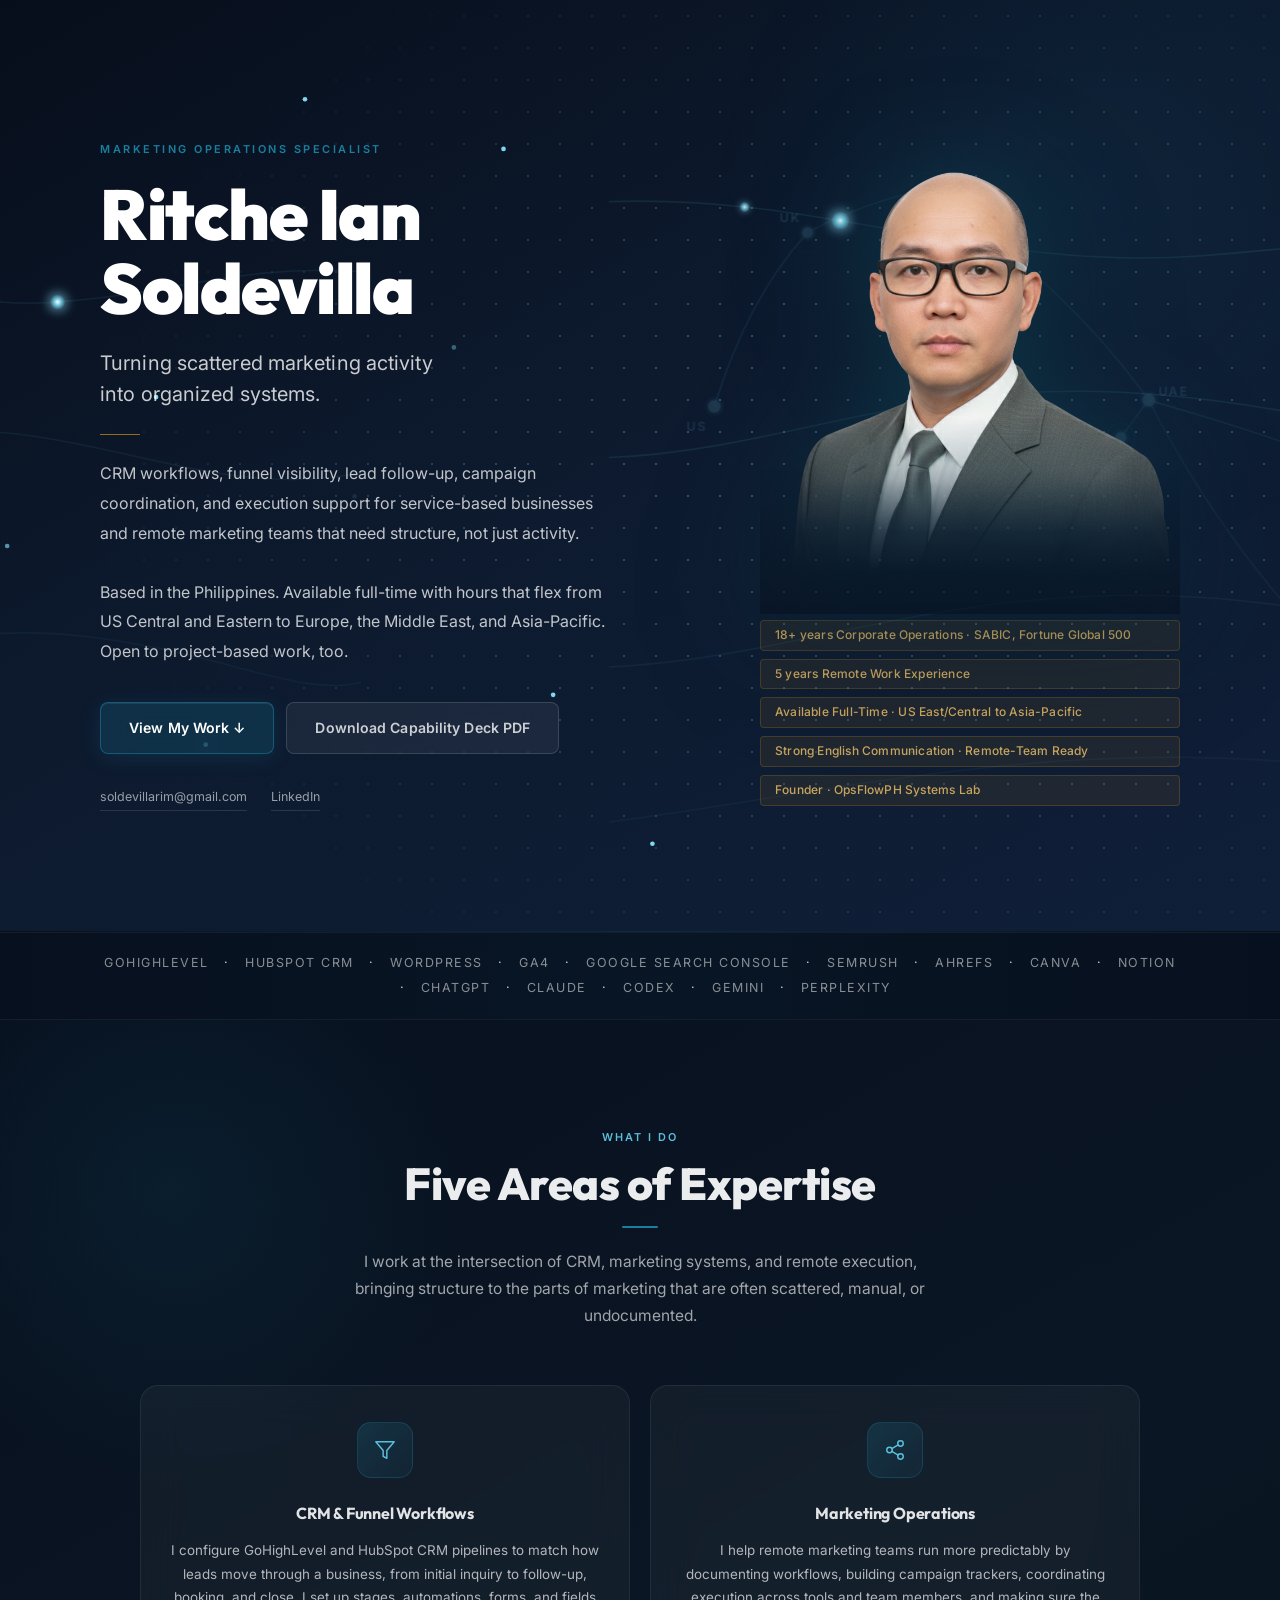
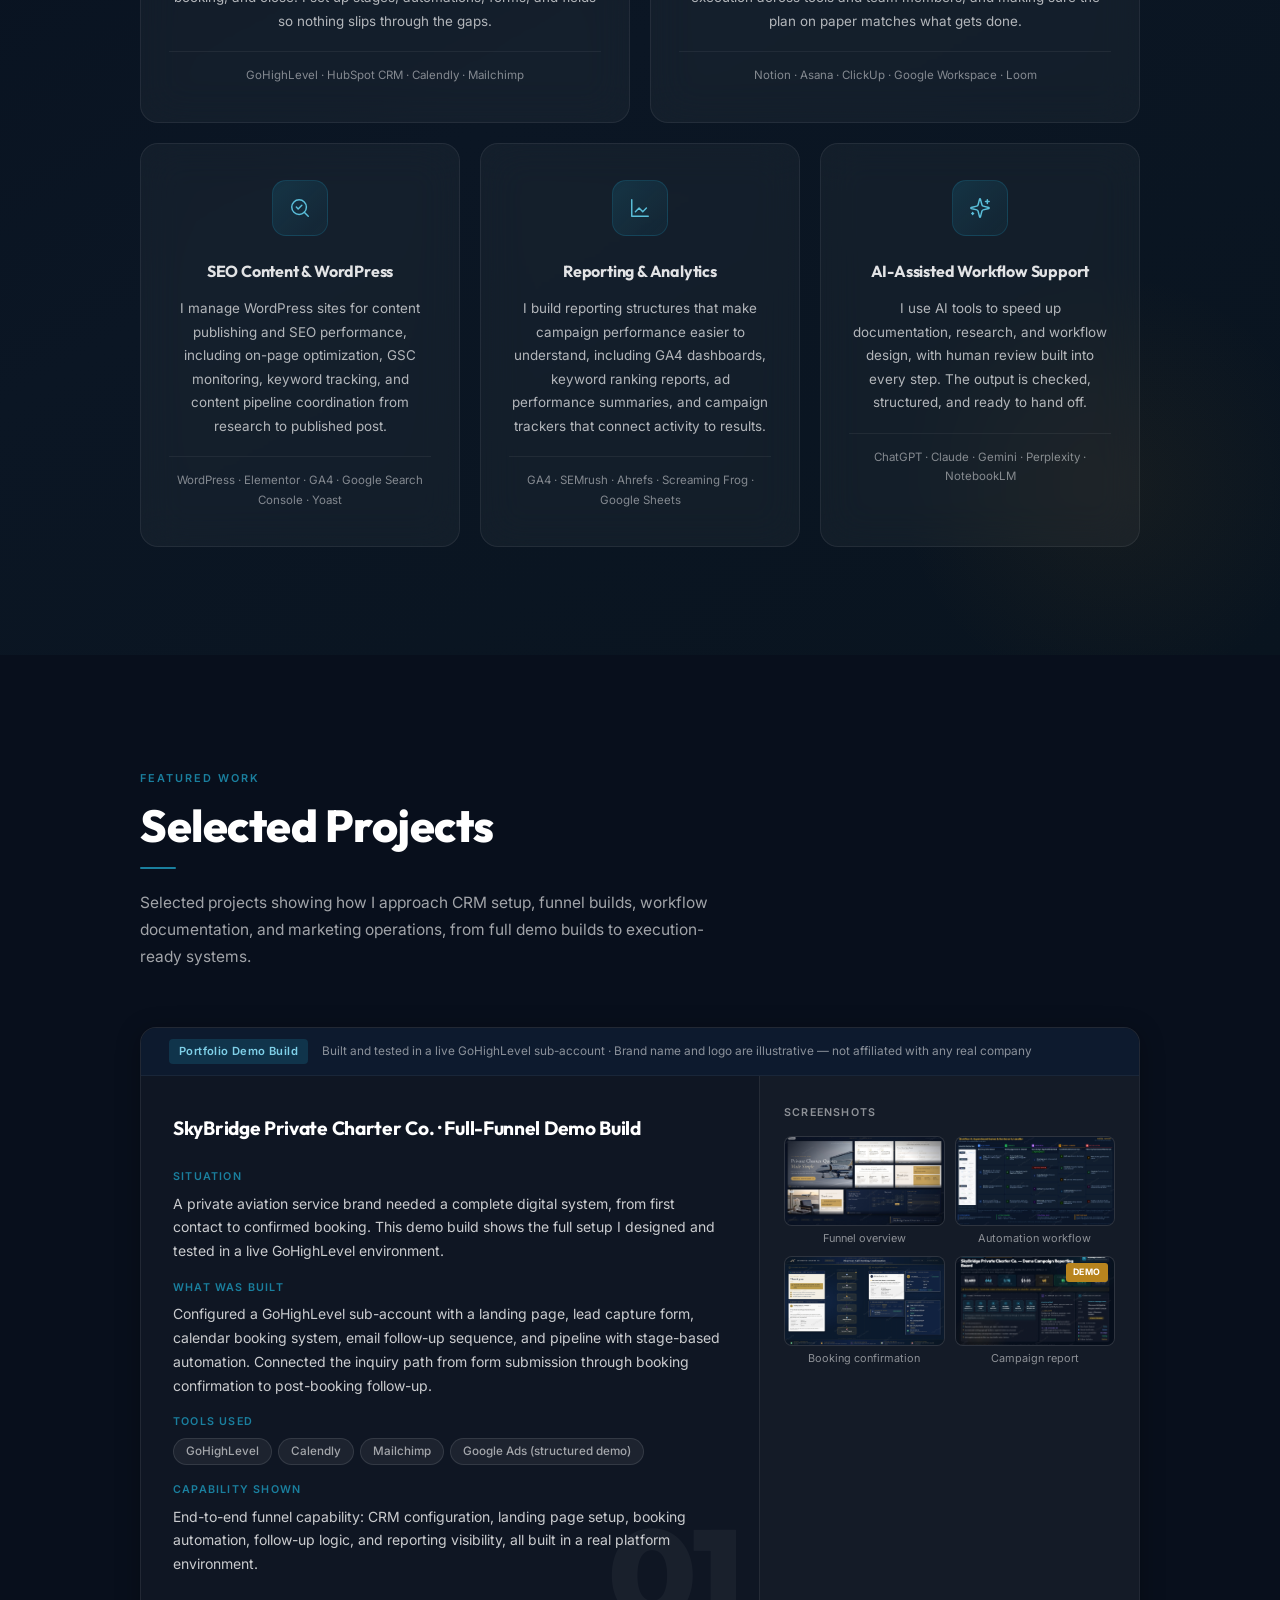
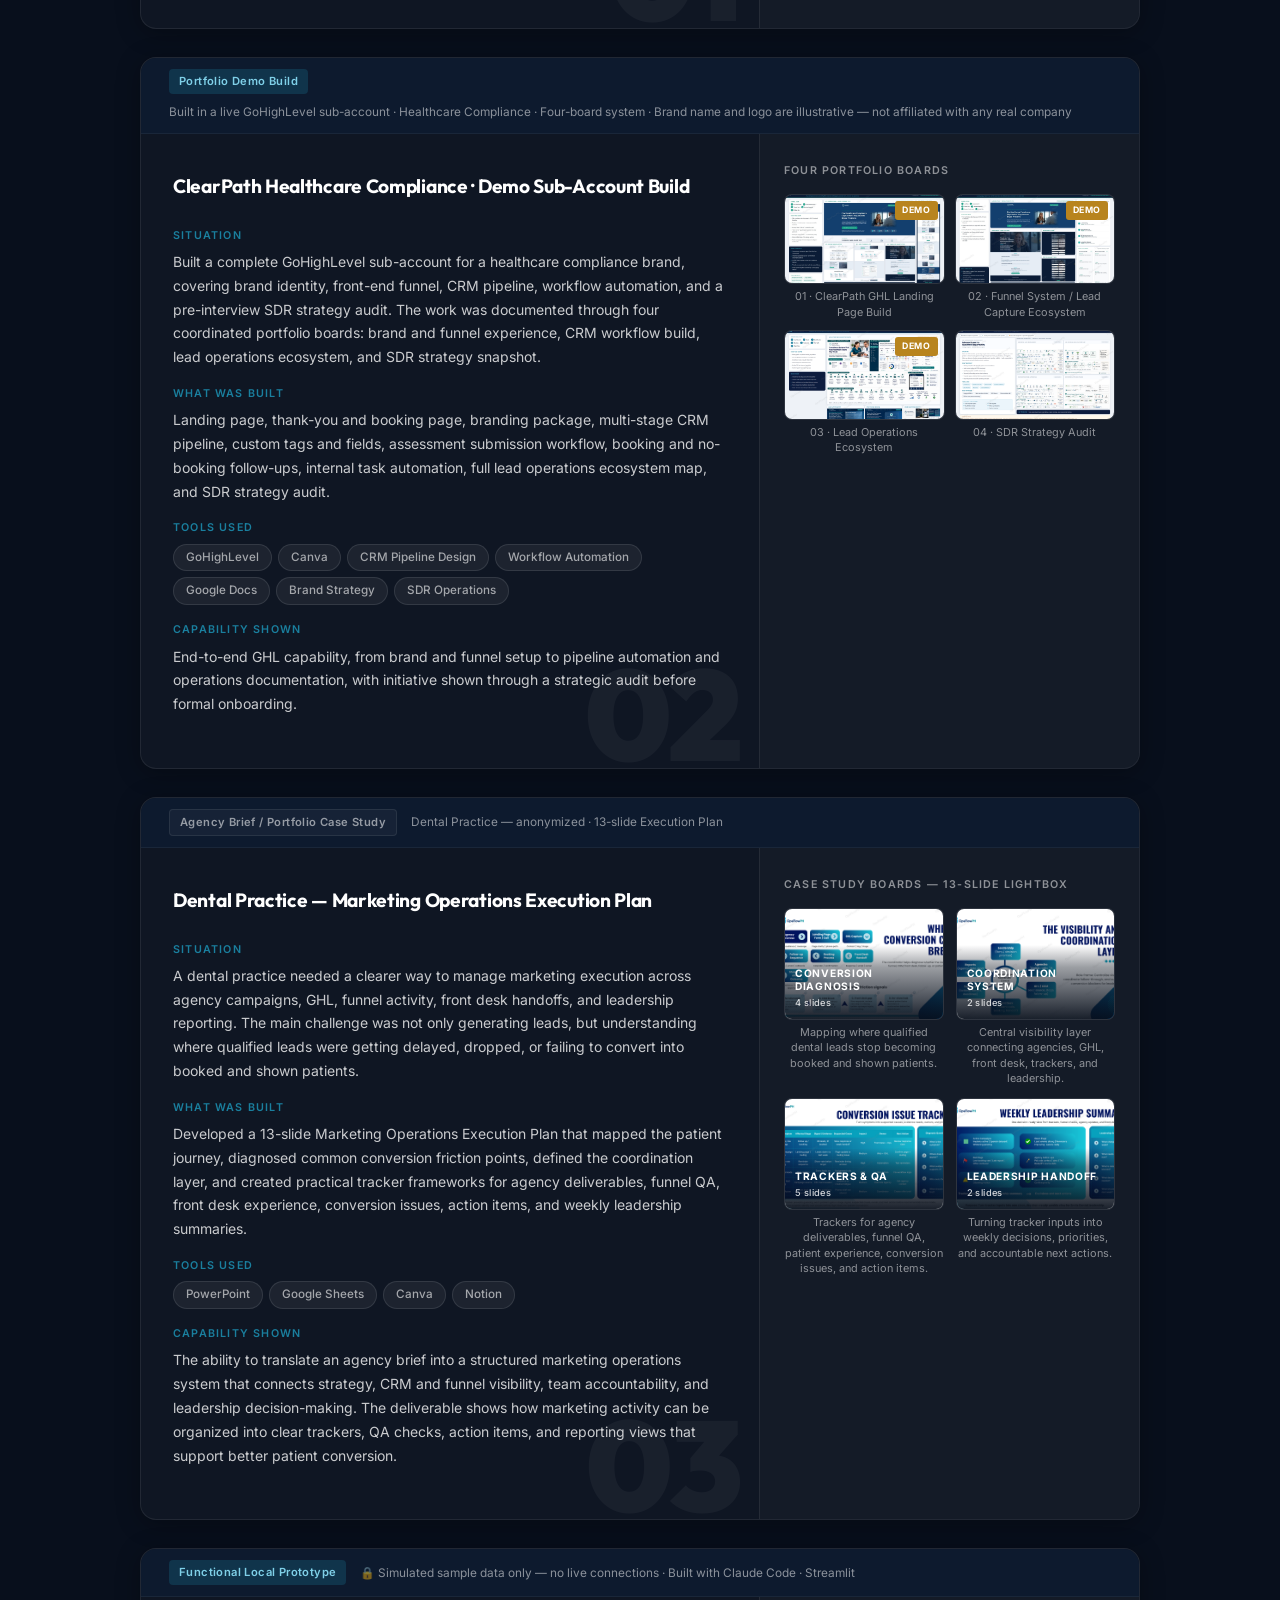
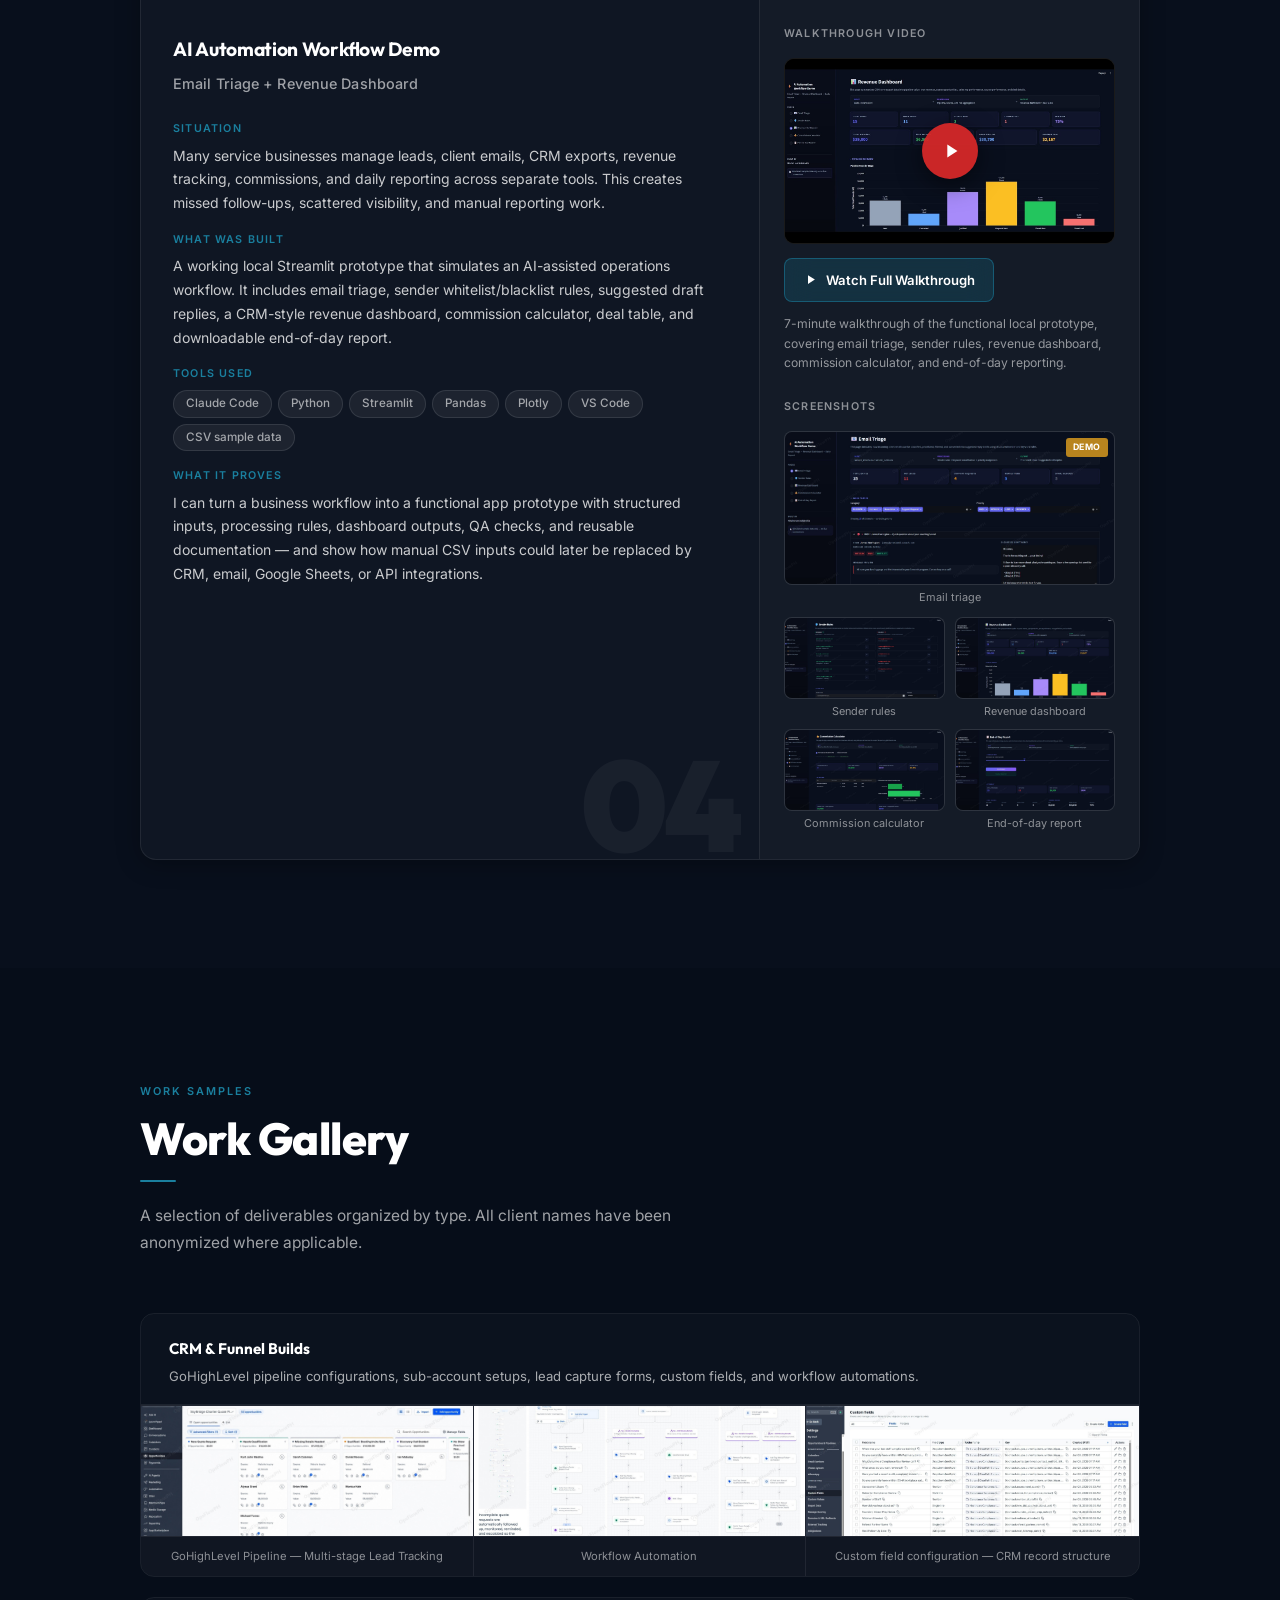
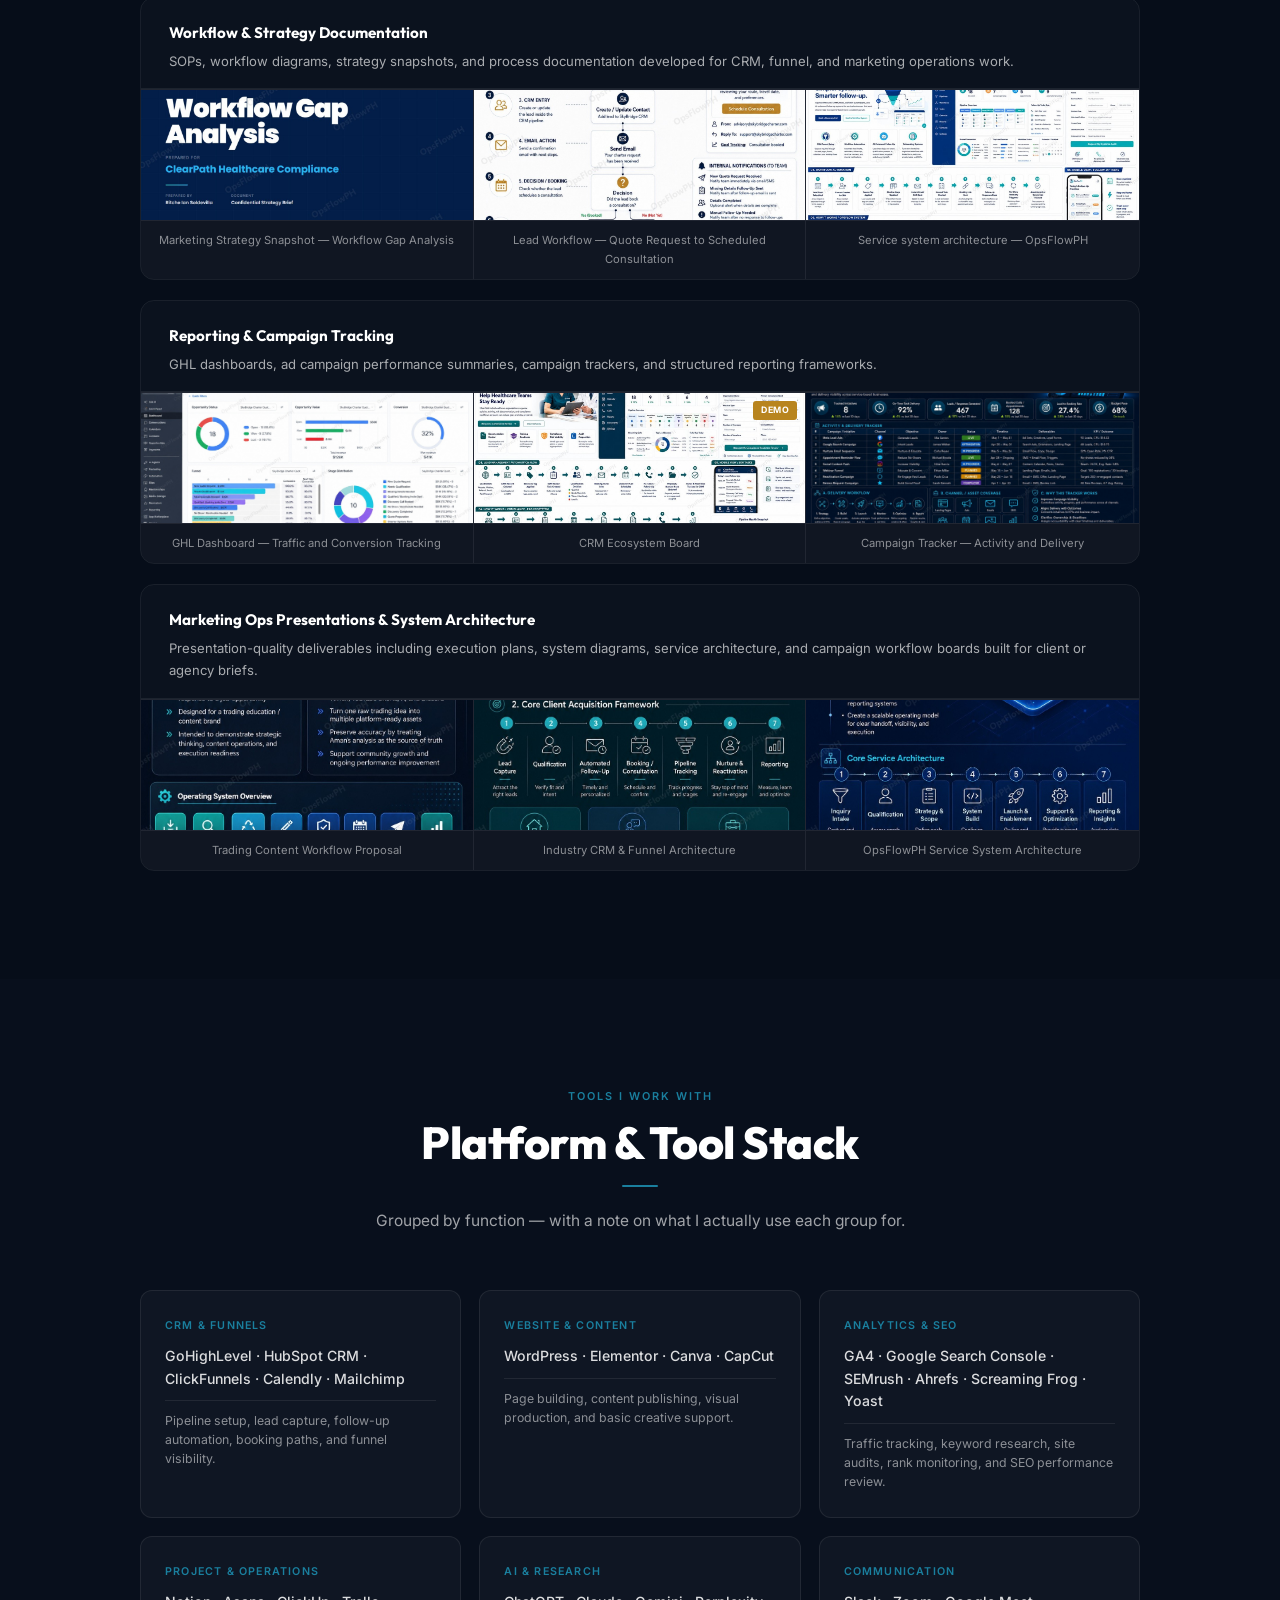
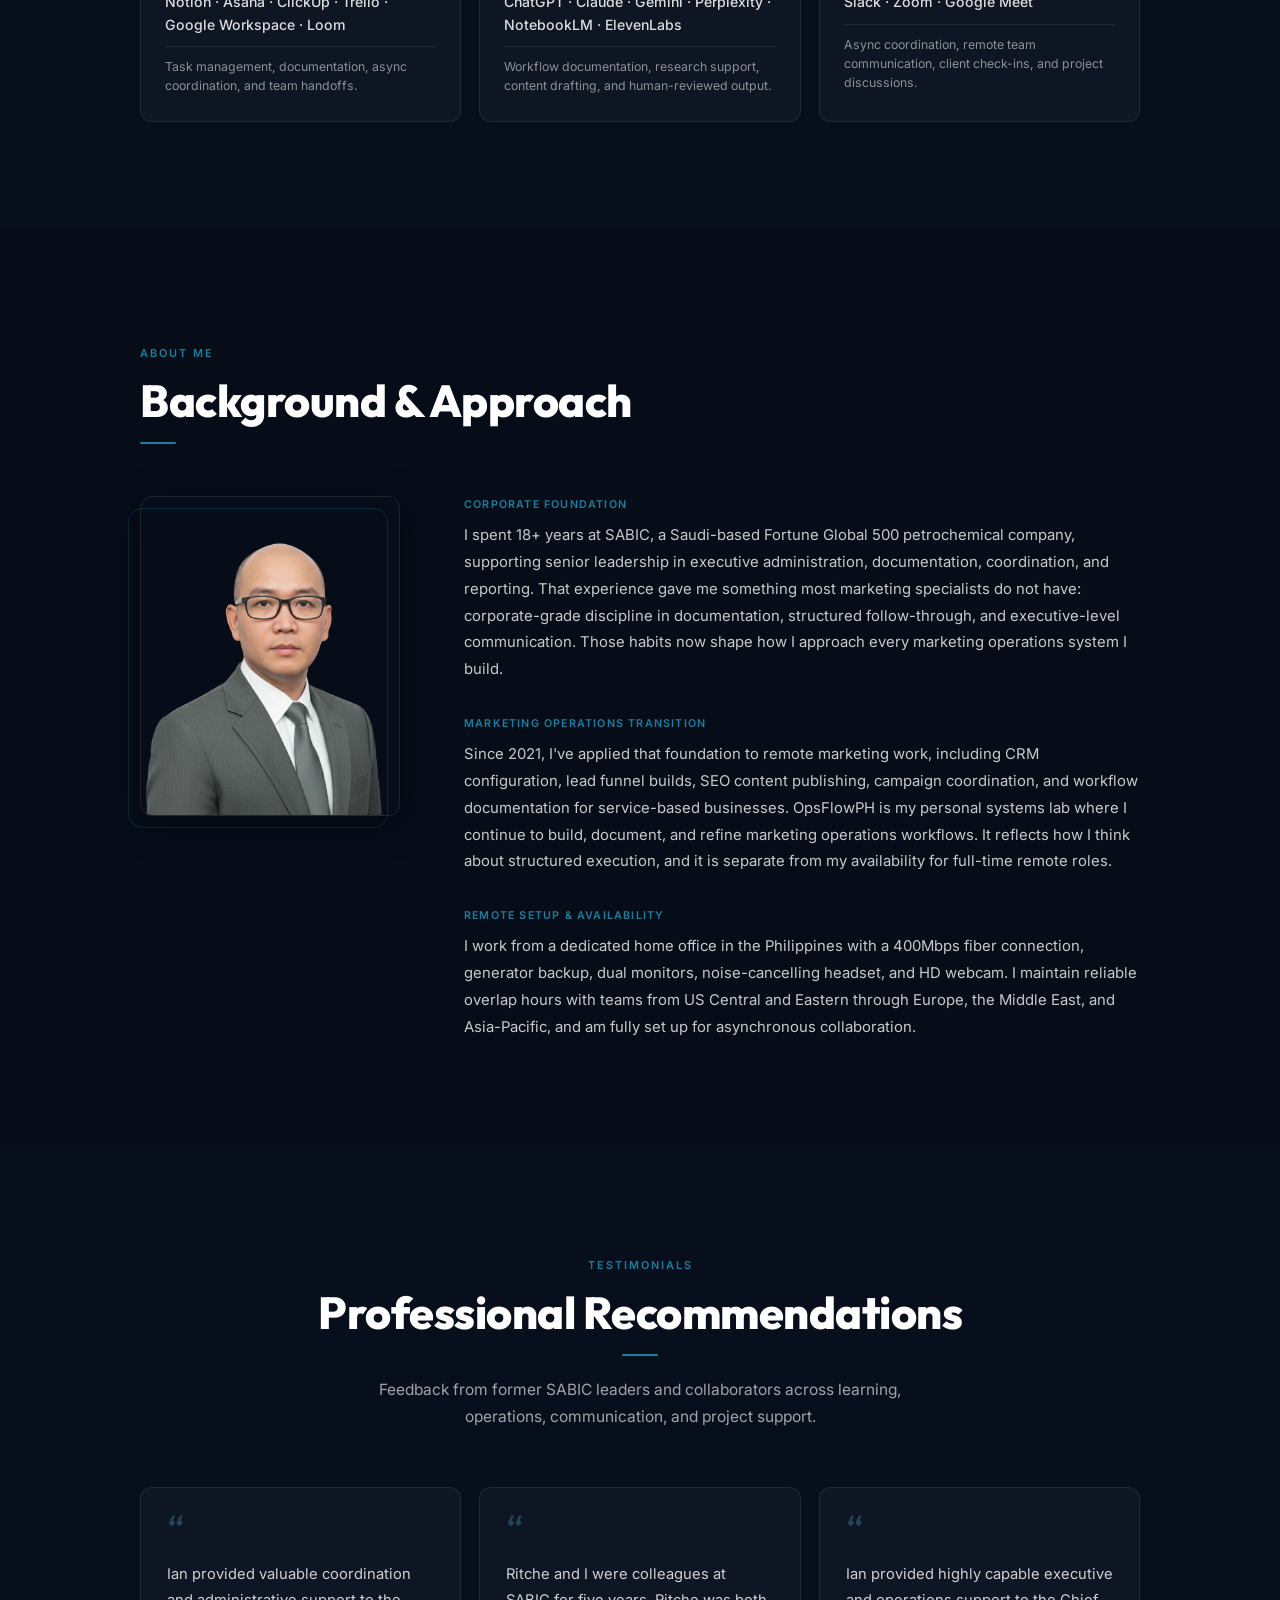
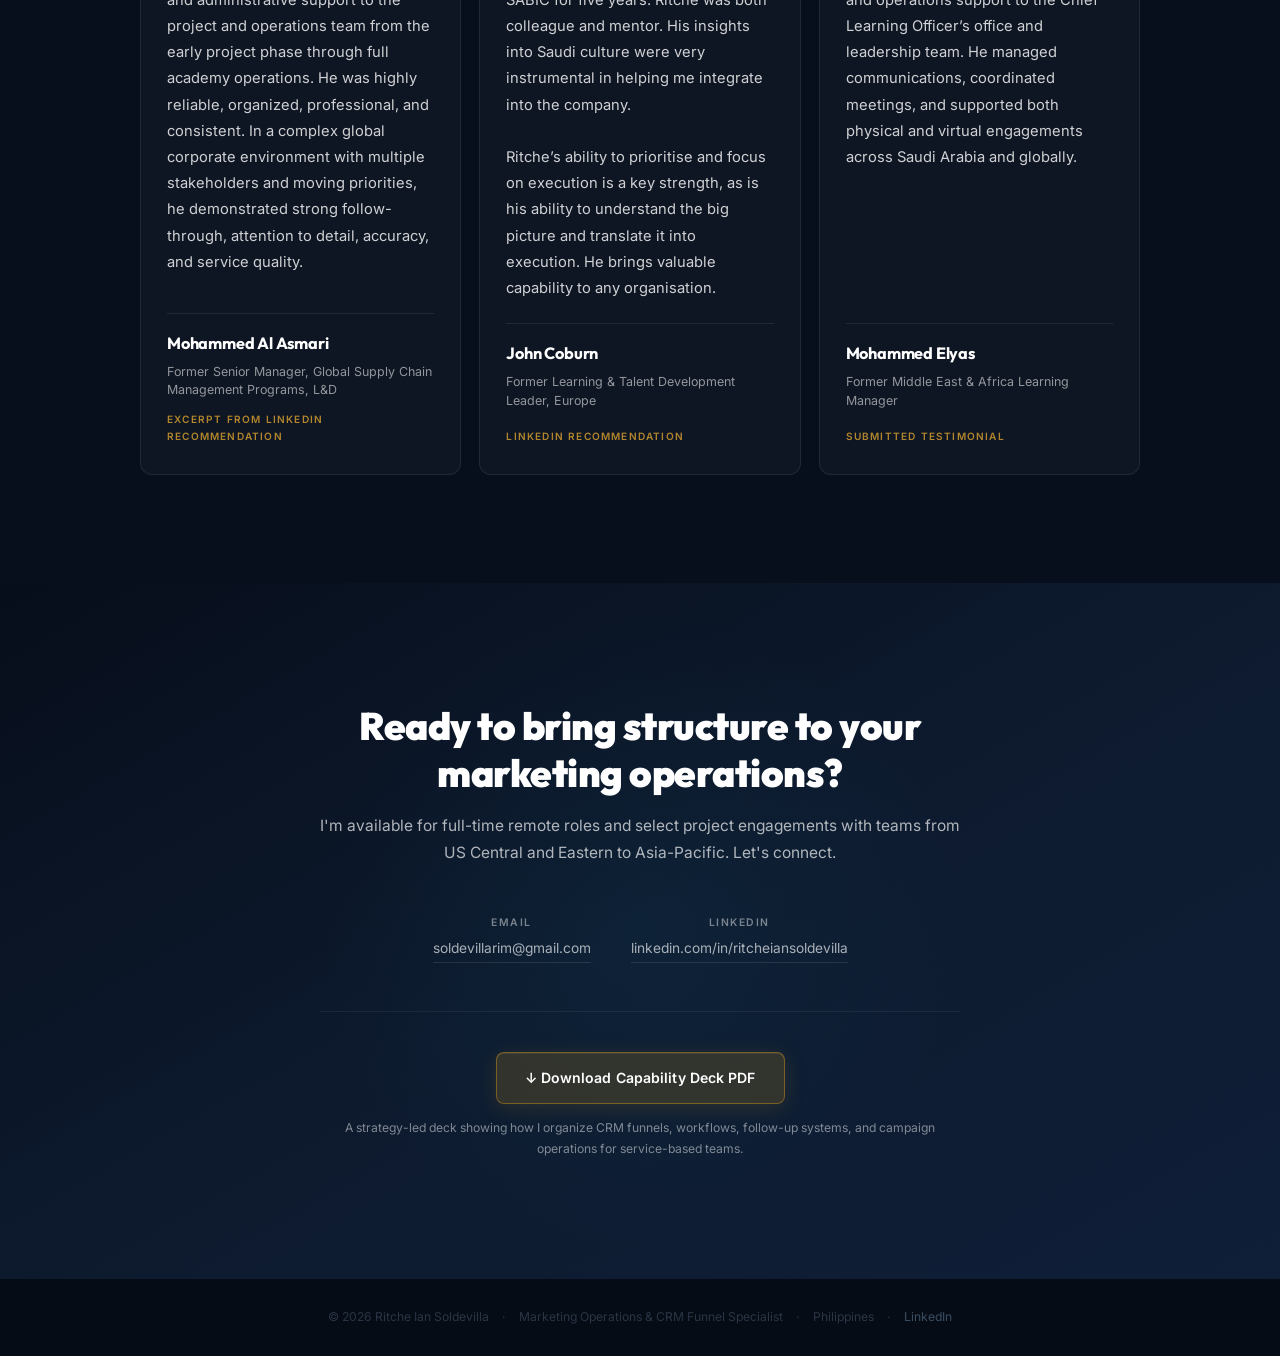
==== commit 1a73806f: "Use John Coburn's full recommendation Add the opening paragraph (five years as colleagues, mentorshi" ====
--- a/index.html
+++ b/index.html
@@ -1933,11 +1933,11 @@
         </figure>
         <figure class="testimonial-card" data-reveal data-delay="2">
           <span class="testimonial-mark" aria-hidden="true">&ldquo;</span>
-          <blockquote class="testimonial-quote">Ritche&rsquo;s ability to prioritise and focus on execution is a key strength, as is his ability to understand the big picture and translate it into execution. He brings valuable capability to any organisation.</blockquote>
+          <blockquote class="testimonial-quote">Ritche and I were colleagues at SABIC for five years. Ritche was both colleague and mentor. His insights into Saudi culture were very instrumental in helping me integrate into the company.<br><br>Ritche&rsquo;s ability to prioritise and focus on execution is a key strength, as is his ability to understand the big picture and translate it into execution. He brings valuable capability to any organisation.</blockquote>
           <figcaption class="testimonial-attr">
             <div class="testimonial-name">John Coburn</div>
             <div class="testimonial-title">Former Learning &amp; Talent Development Leader, Europe</div>
-            <span class="testimonial-source">Excerpt from LinkedIn Recommendation</span>
+            <span class="testimonial-source">LinkedIn Recommendation</span>
           </figcaption>
         </figure>
         <figure class="testimonial-card" data-reveal data-delay="3">
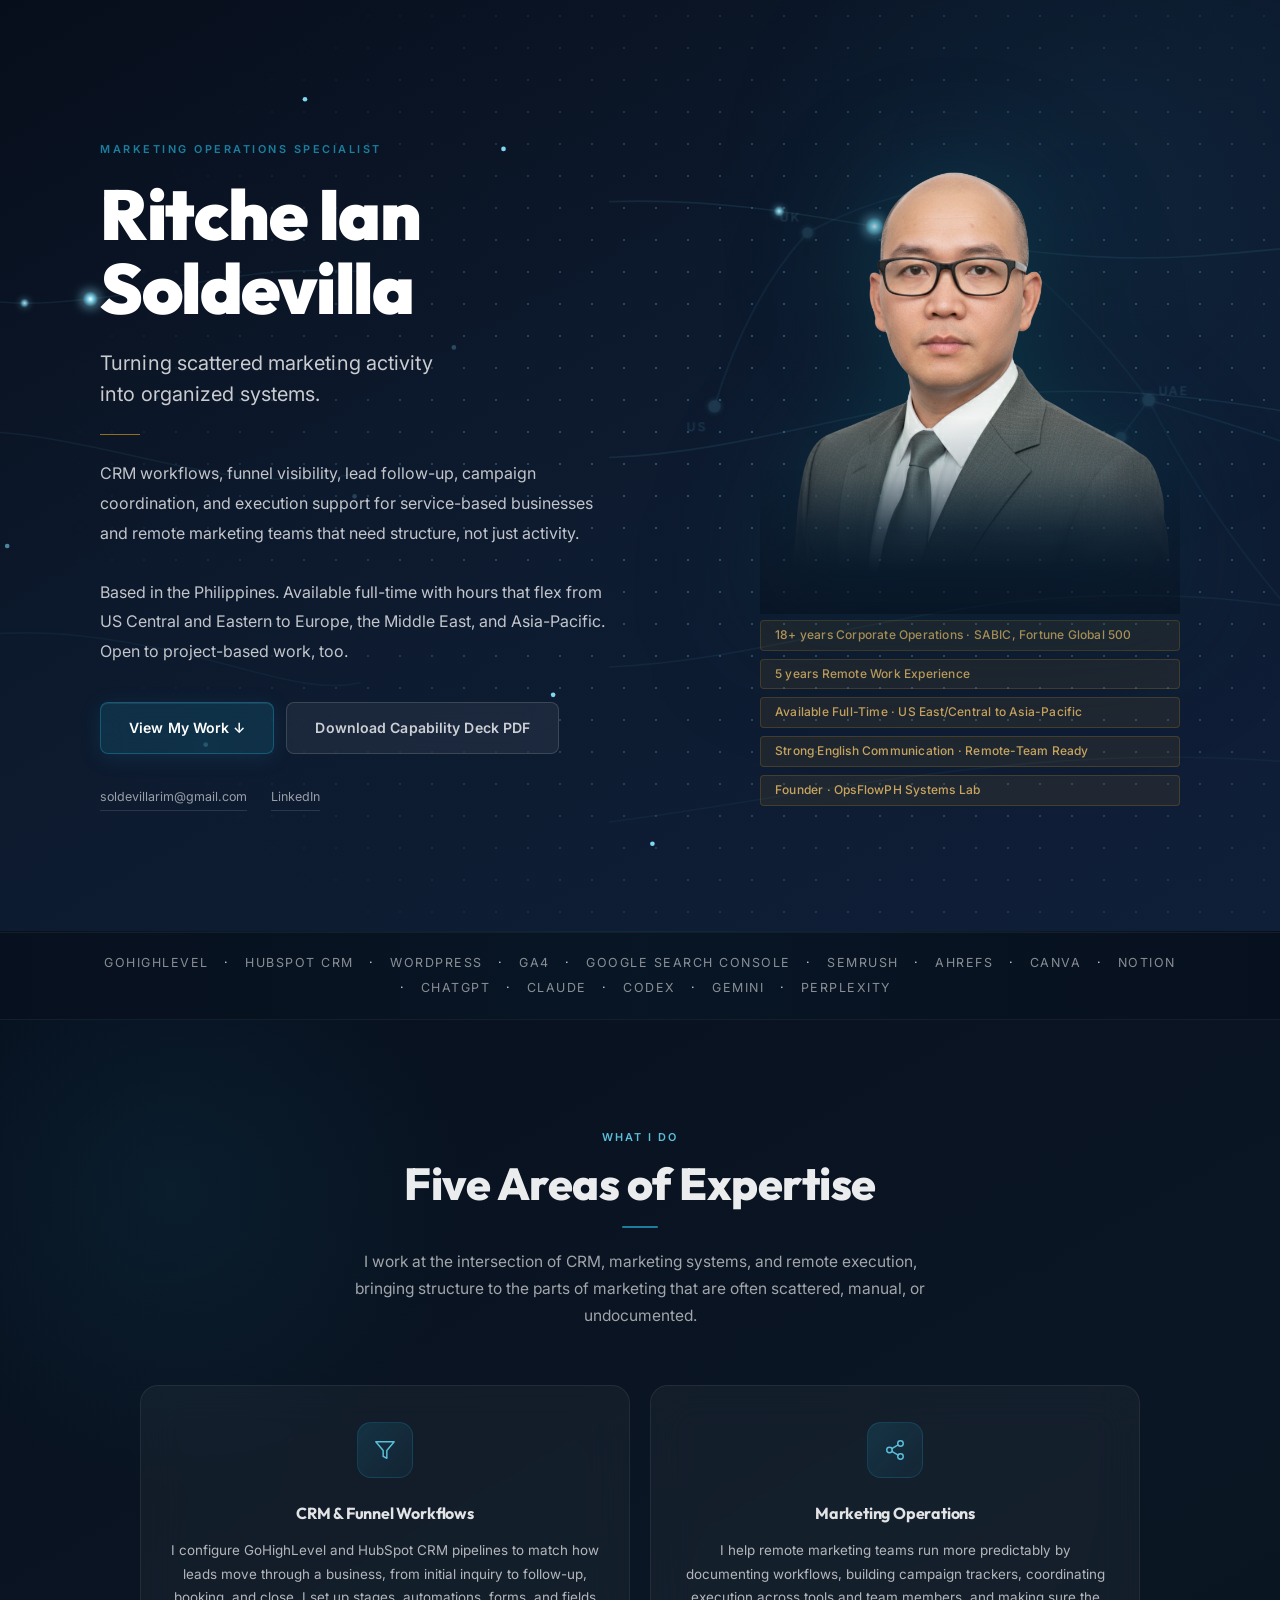
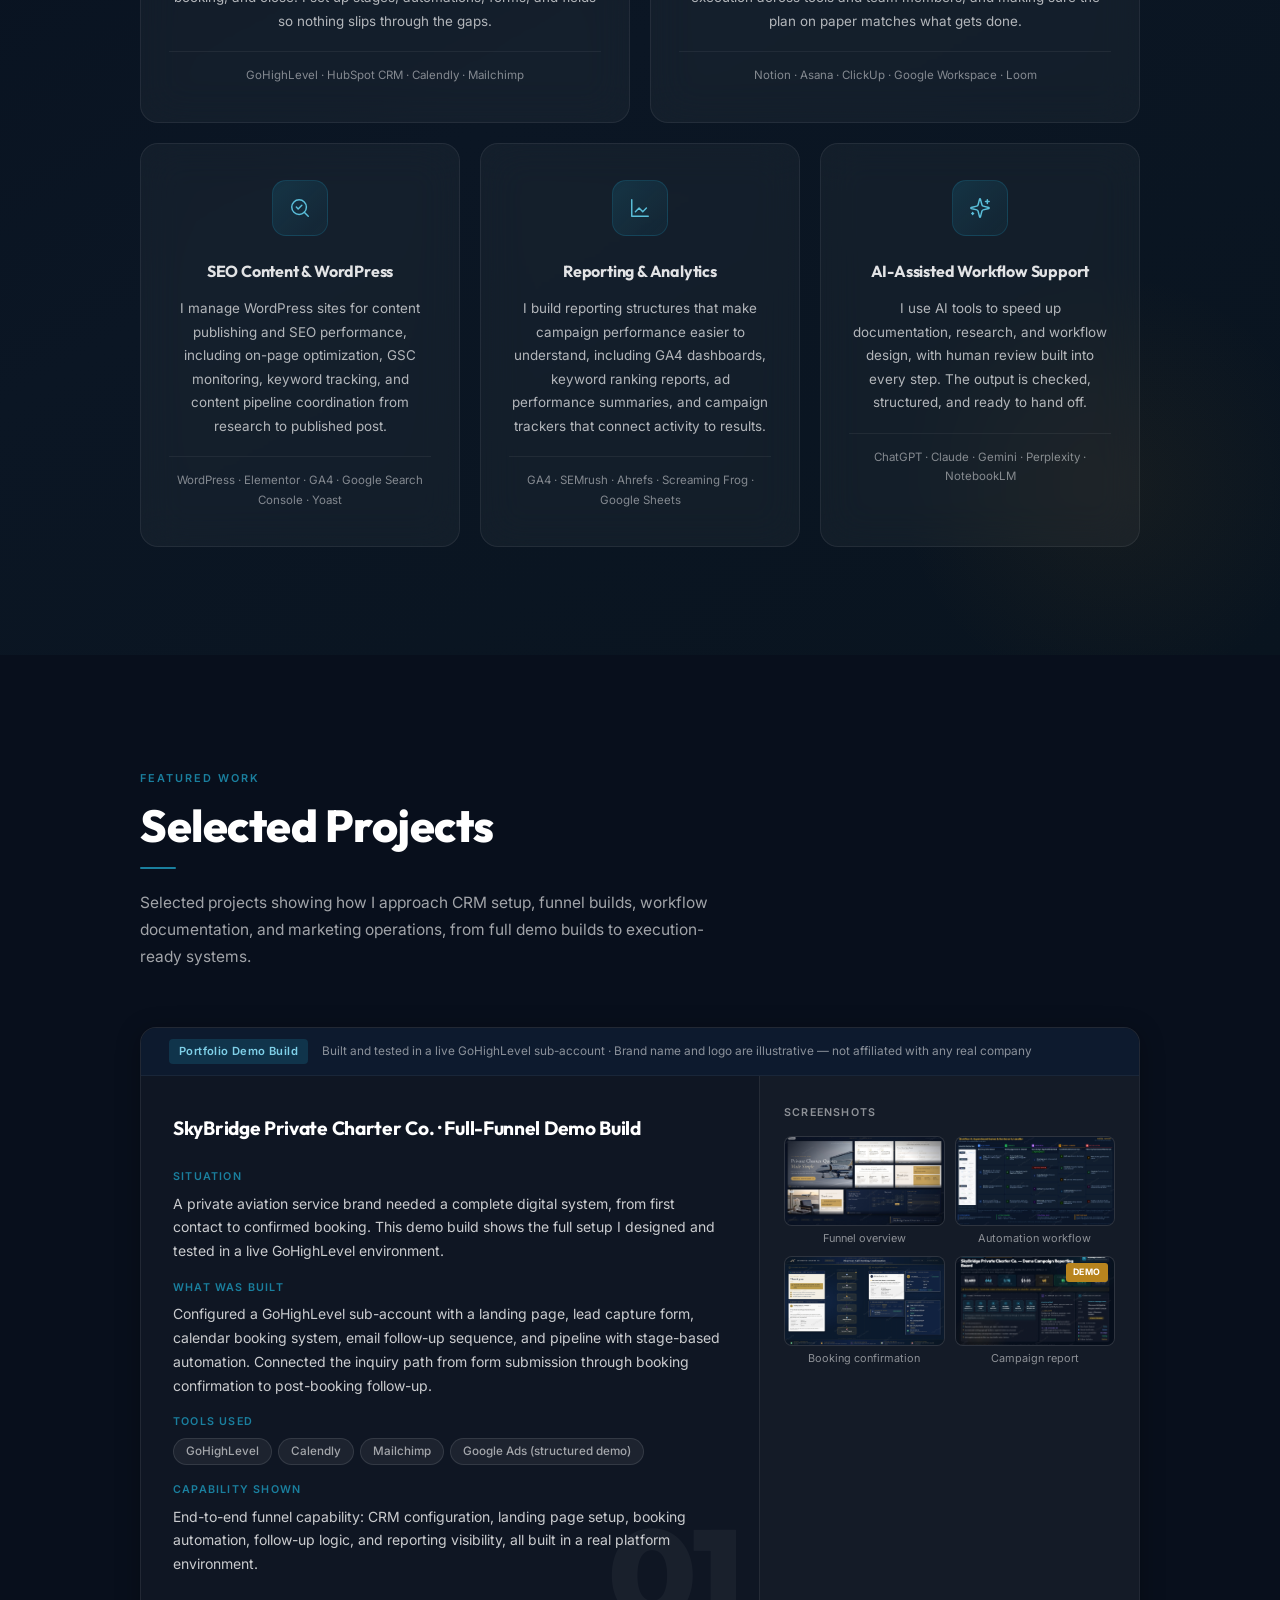
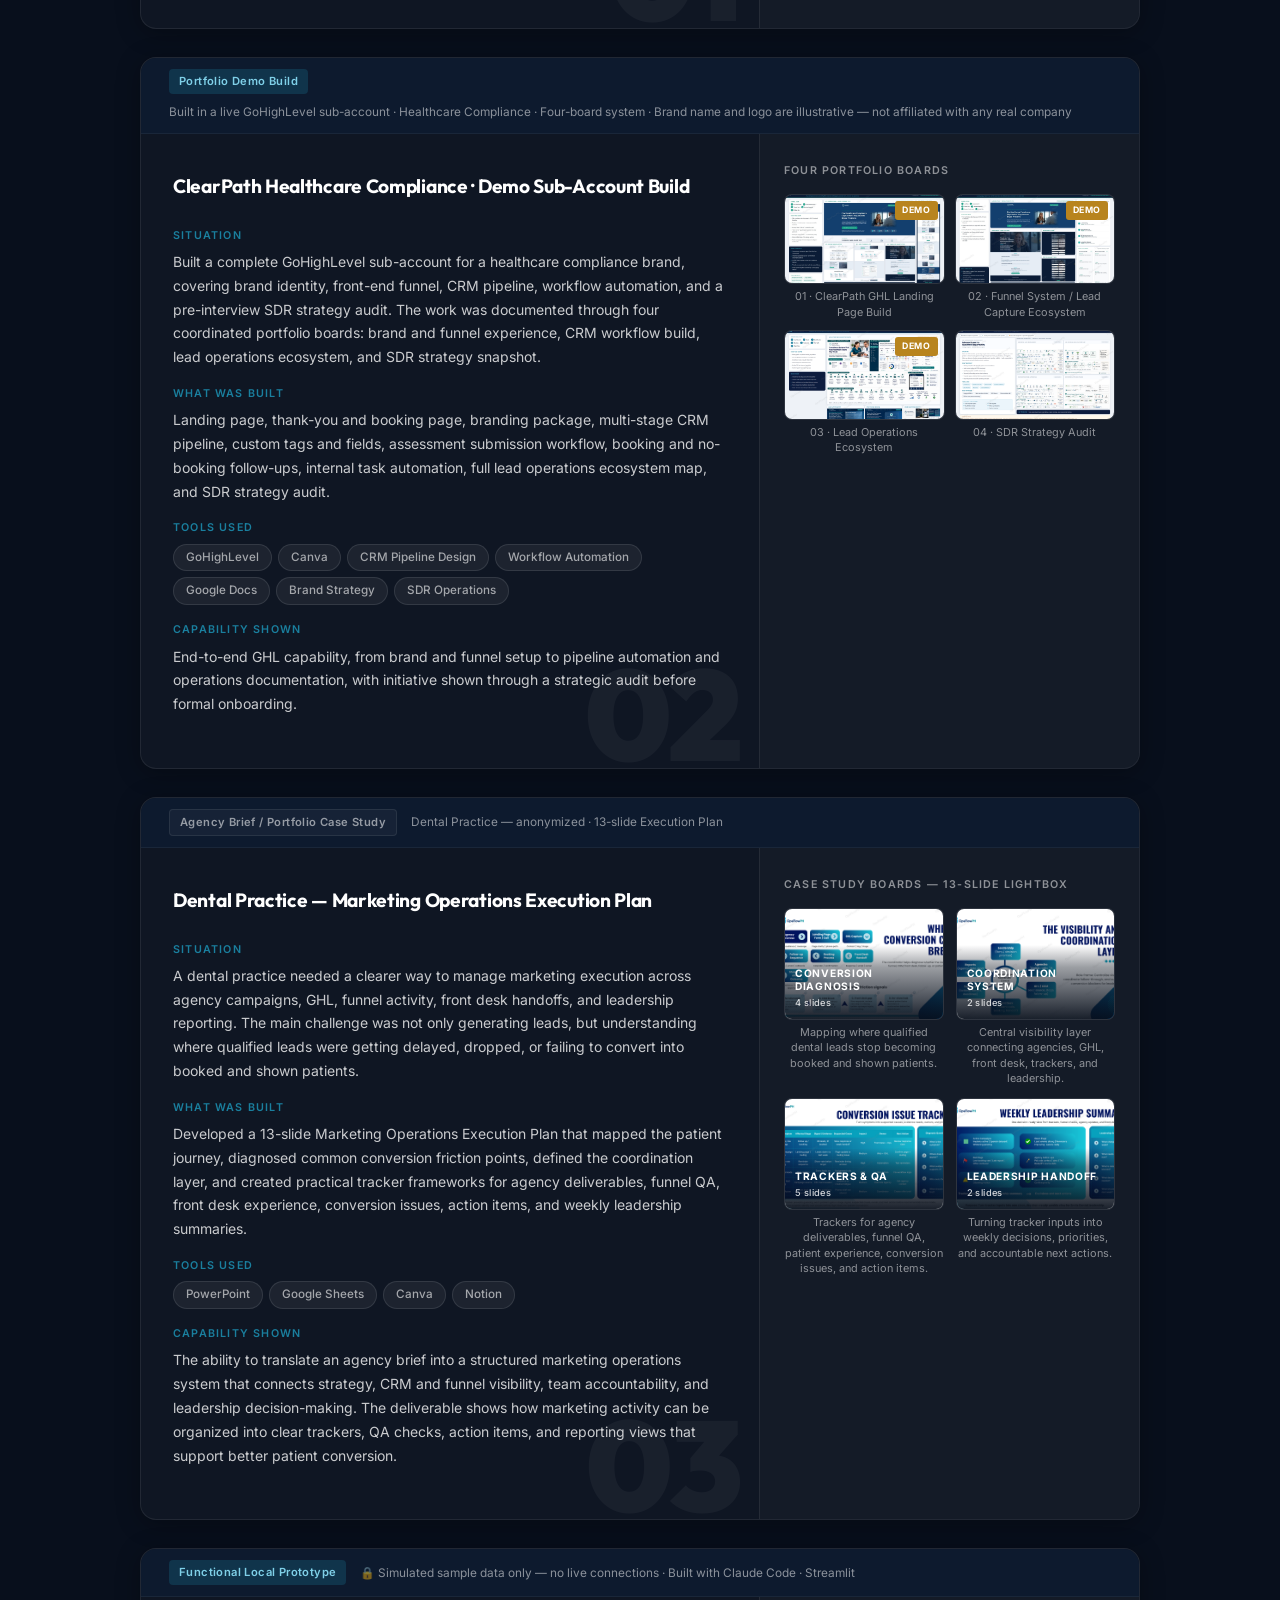
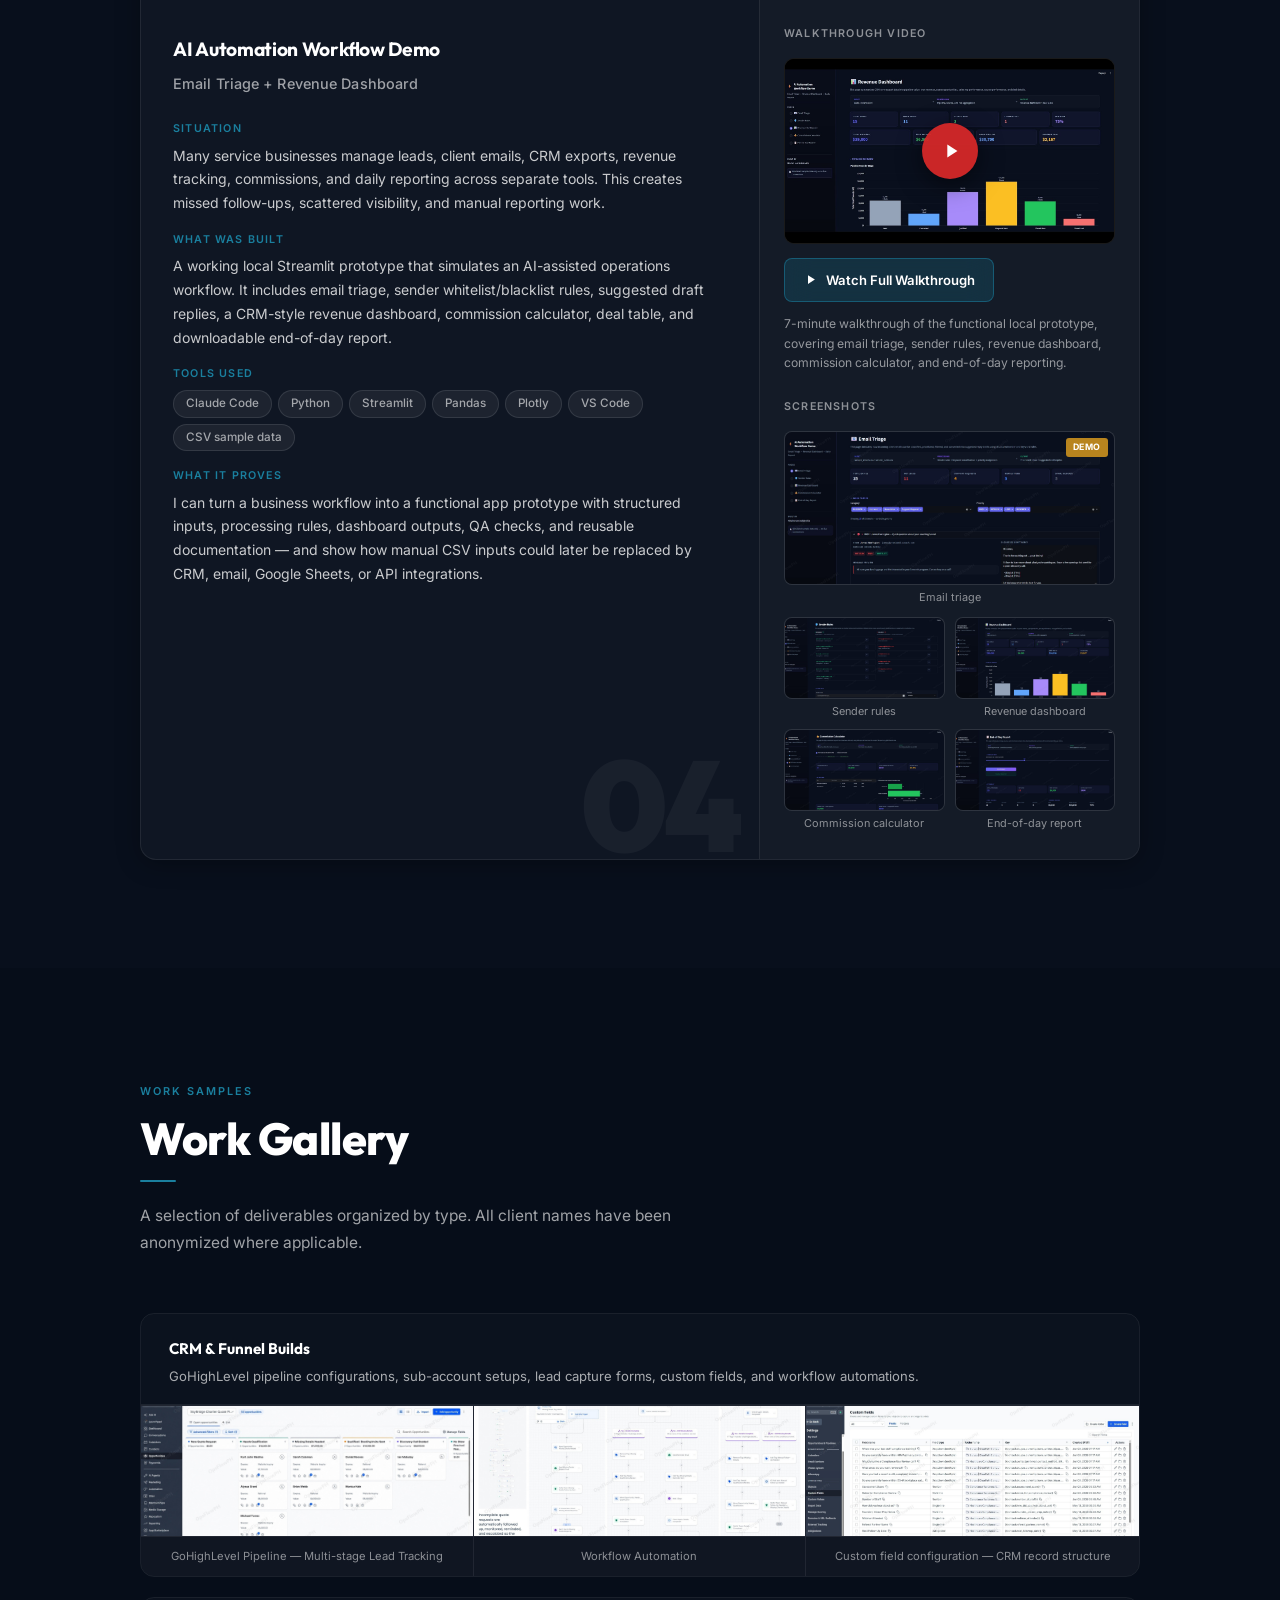
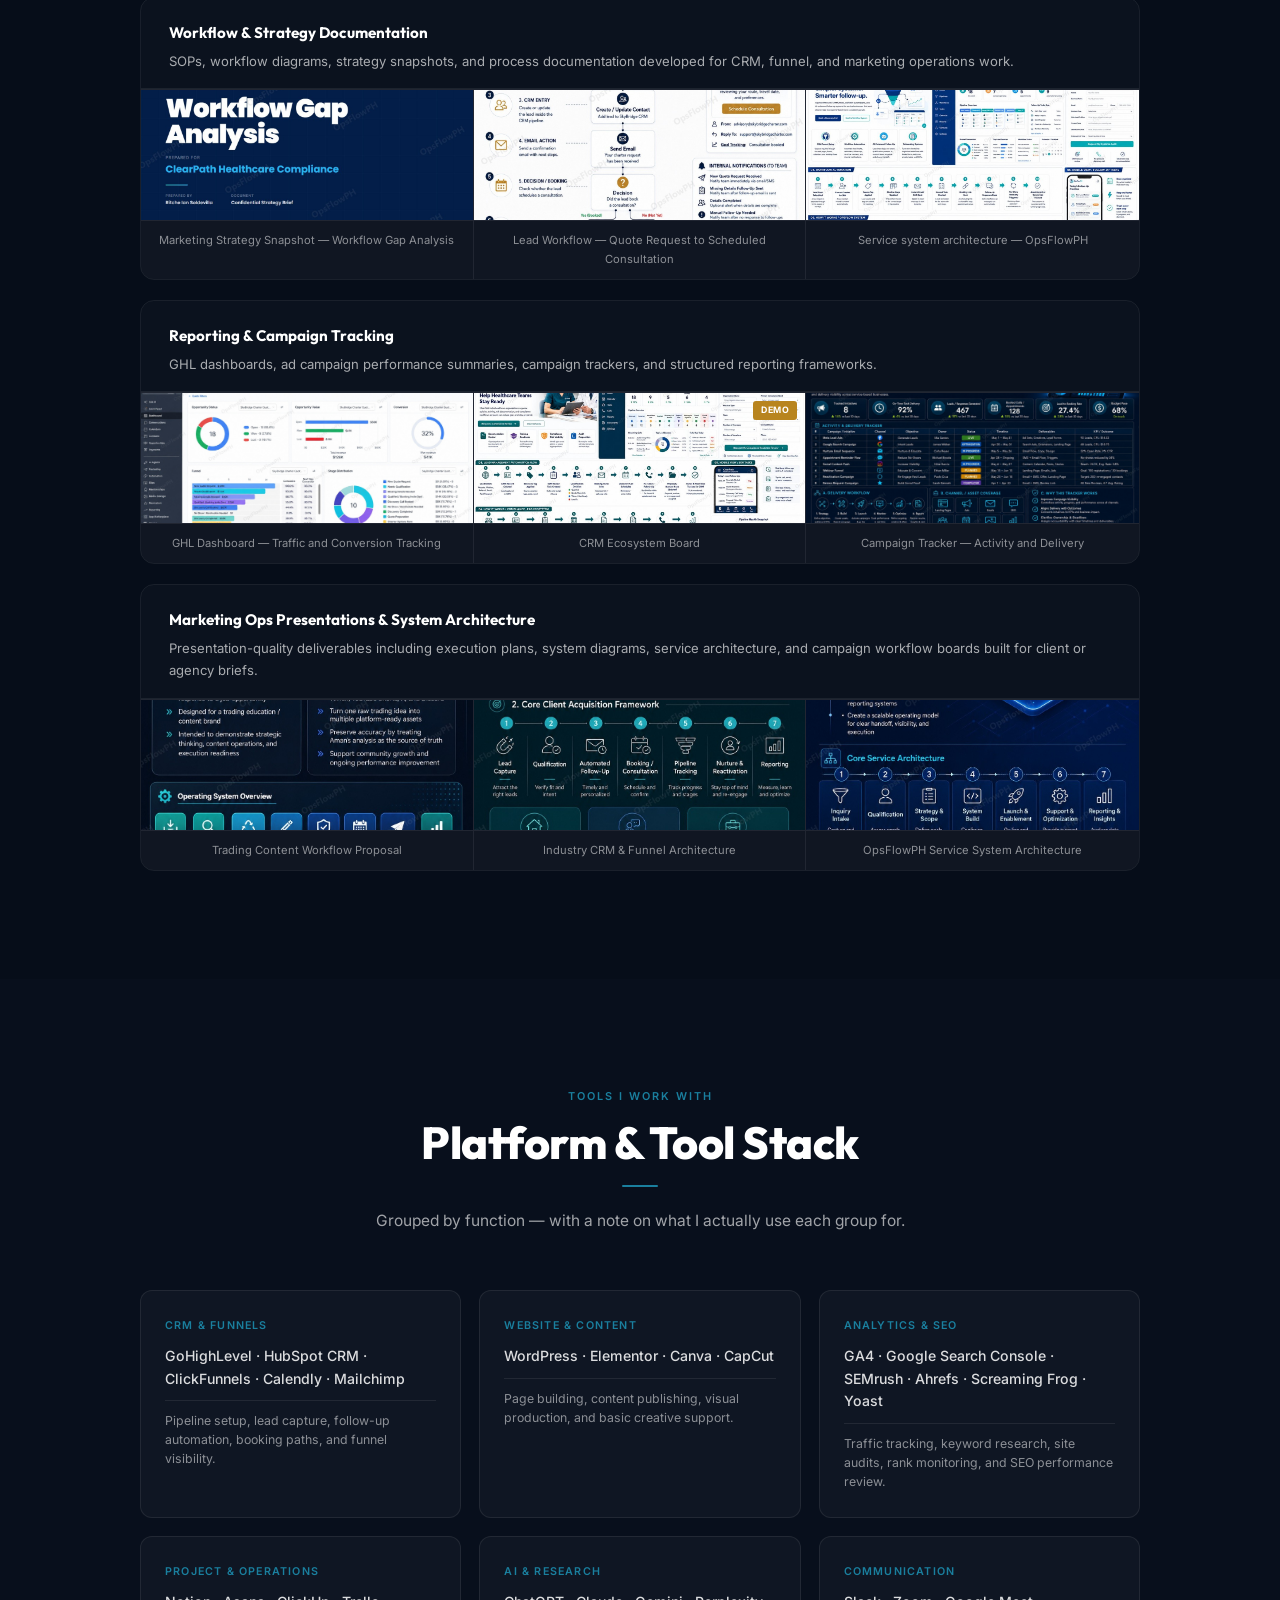
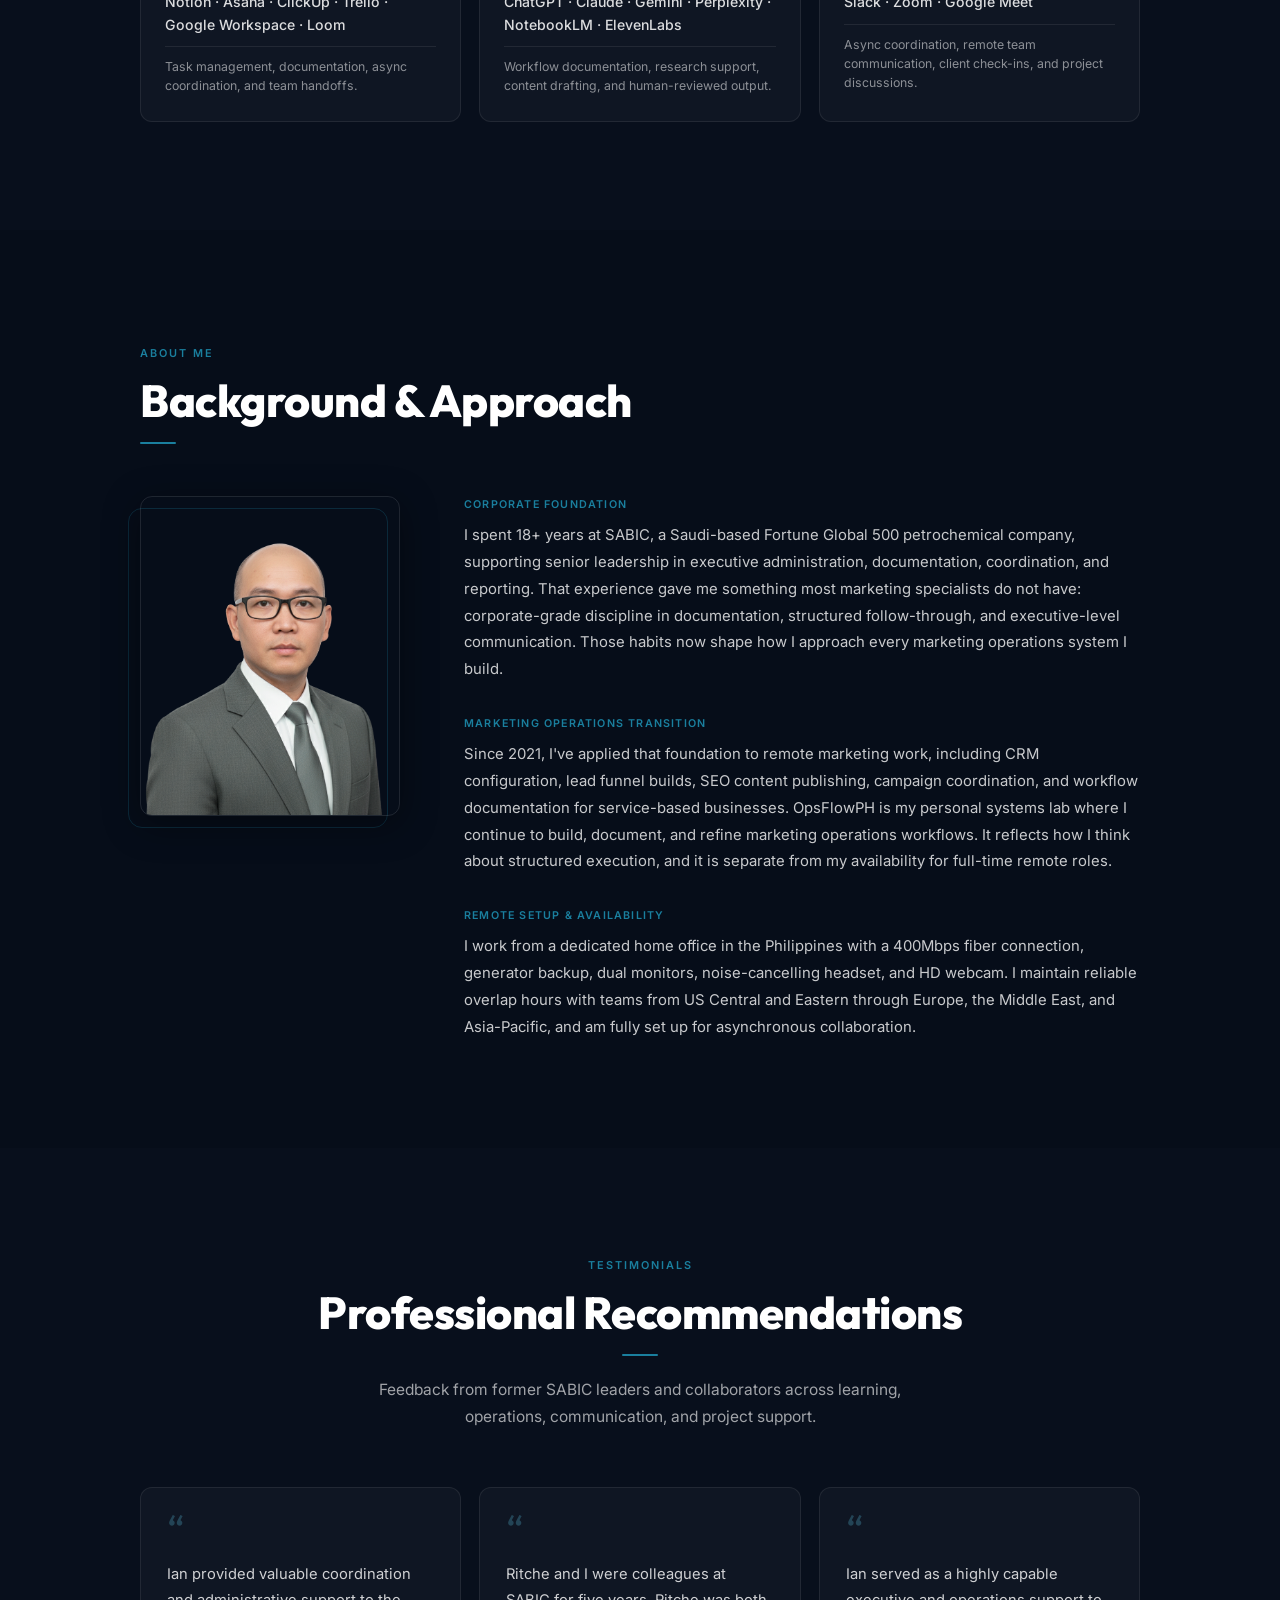
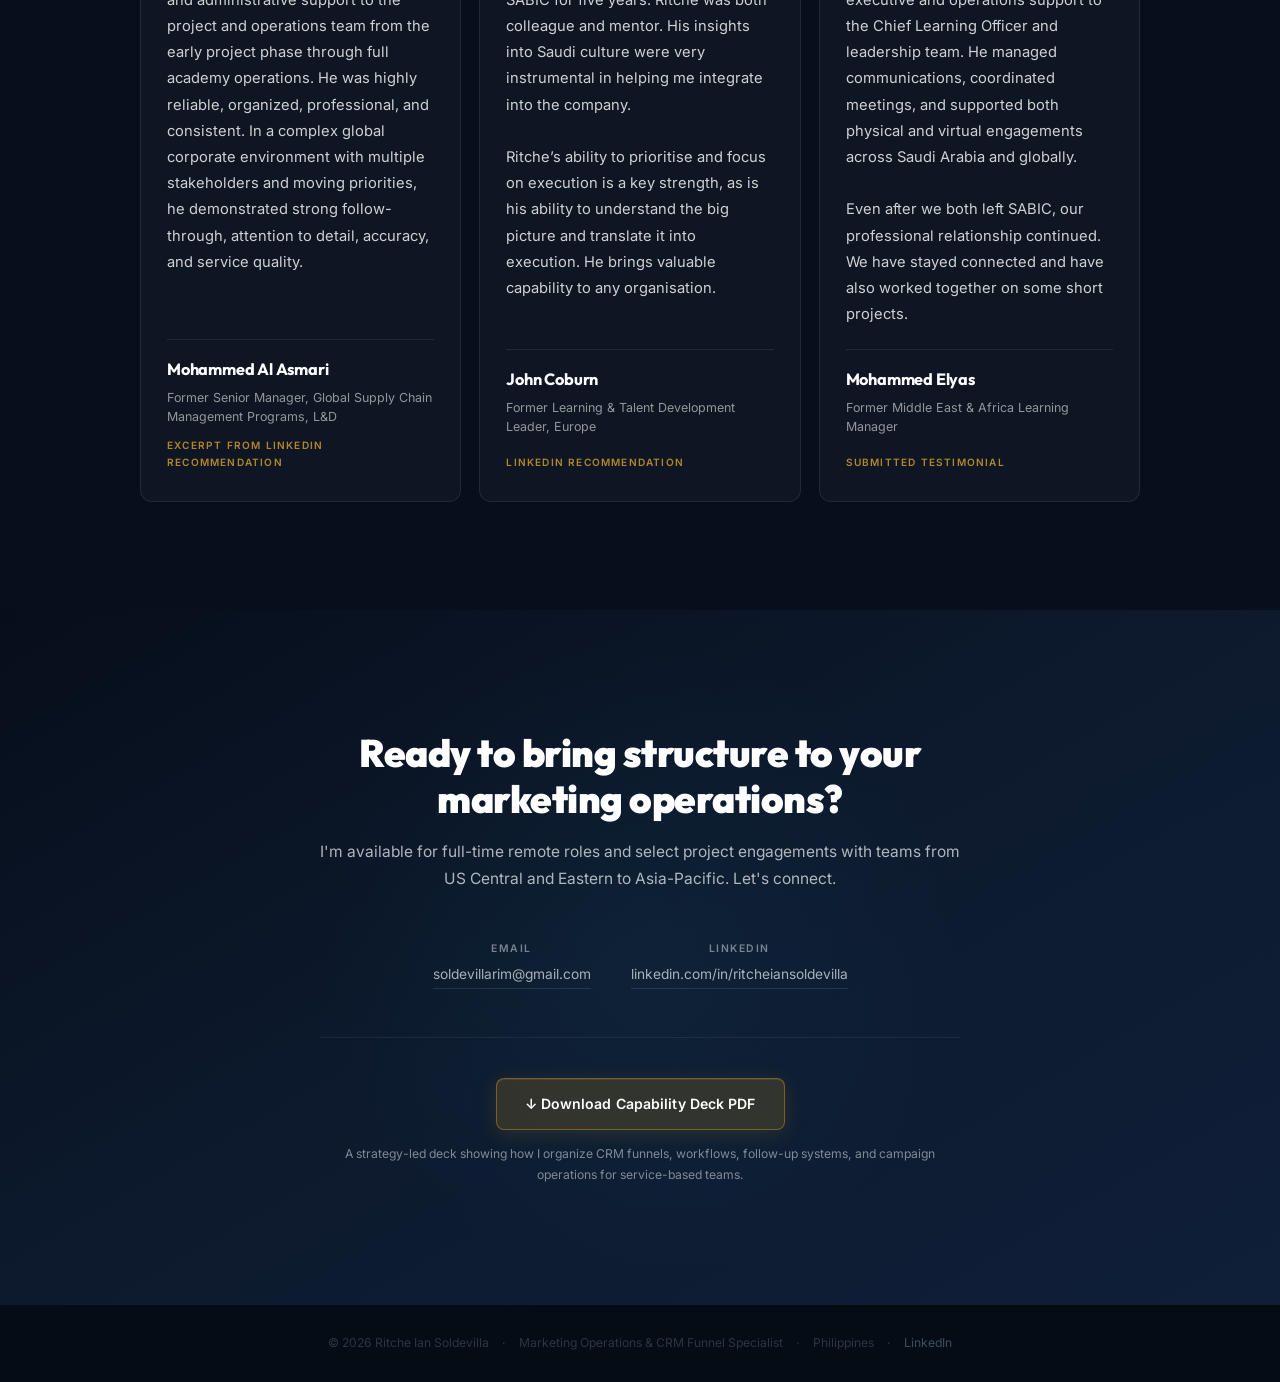
==== commit de608f12: "Expand Mohammed Elyas testimonial Update the quote wording and add a second paragraph on the continu" ====
--- a/index.html
+++ b/index.html
@@ -1942,7 +1942,7 @@
         </figure>
         <figure class="testimonial-card" data-reveal data-delay="3">
           <span class="testimonial-mark" aria-hidden="true">&ldquo;</span>
-          <blockquote class="testimonial-quote">Ian provided highly capable executive and operations support to the Chief Learning Officer&rsquo;s office and leadership team. He managed communications, coordinated meetings, and supported both physical and virtual engagements across Saudi Arabia and globally.</blockquote>
+          <blockquote class="testimonial-quote">Ian served as a highly capable executive and operations support to the Chief Learning Officer and leadership team. He managed communications, coordinated meetings, and supported both physical and virtual engagements across Saudi Arabia and globally.<br><br>Even after we both left SABIC, our professional relationship continued. We have stayed connected and have also worked together on some short projects.</blockquote>
           <figcaption class="testimonial-attr">
             <div class="testimonial-name">Mohammed Elyas</div>
             <div class="testimonial-title">Former Middle East &amp; Africa Learning Manager</div>
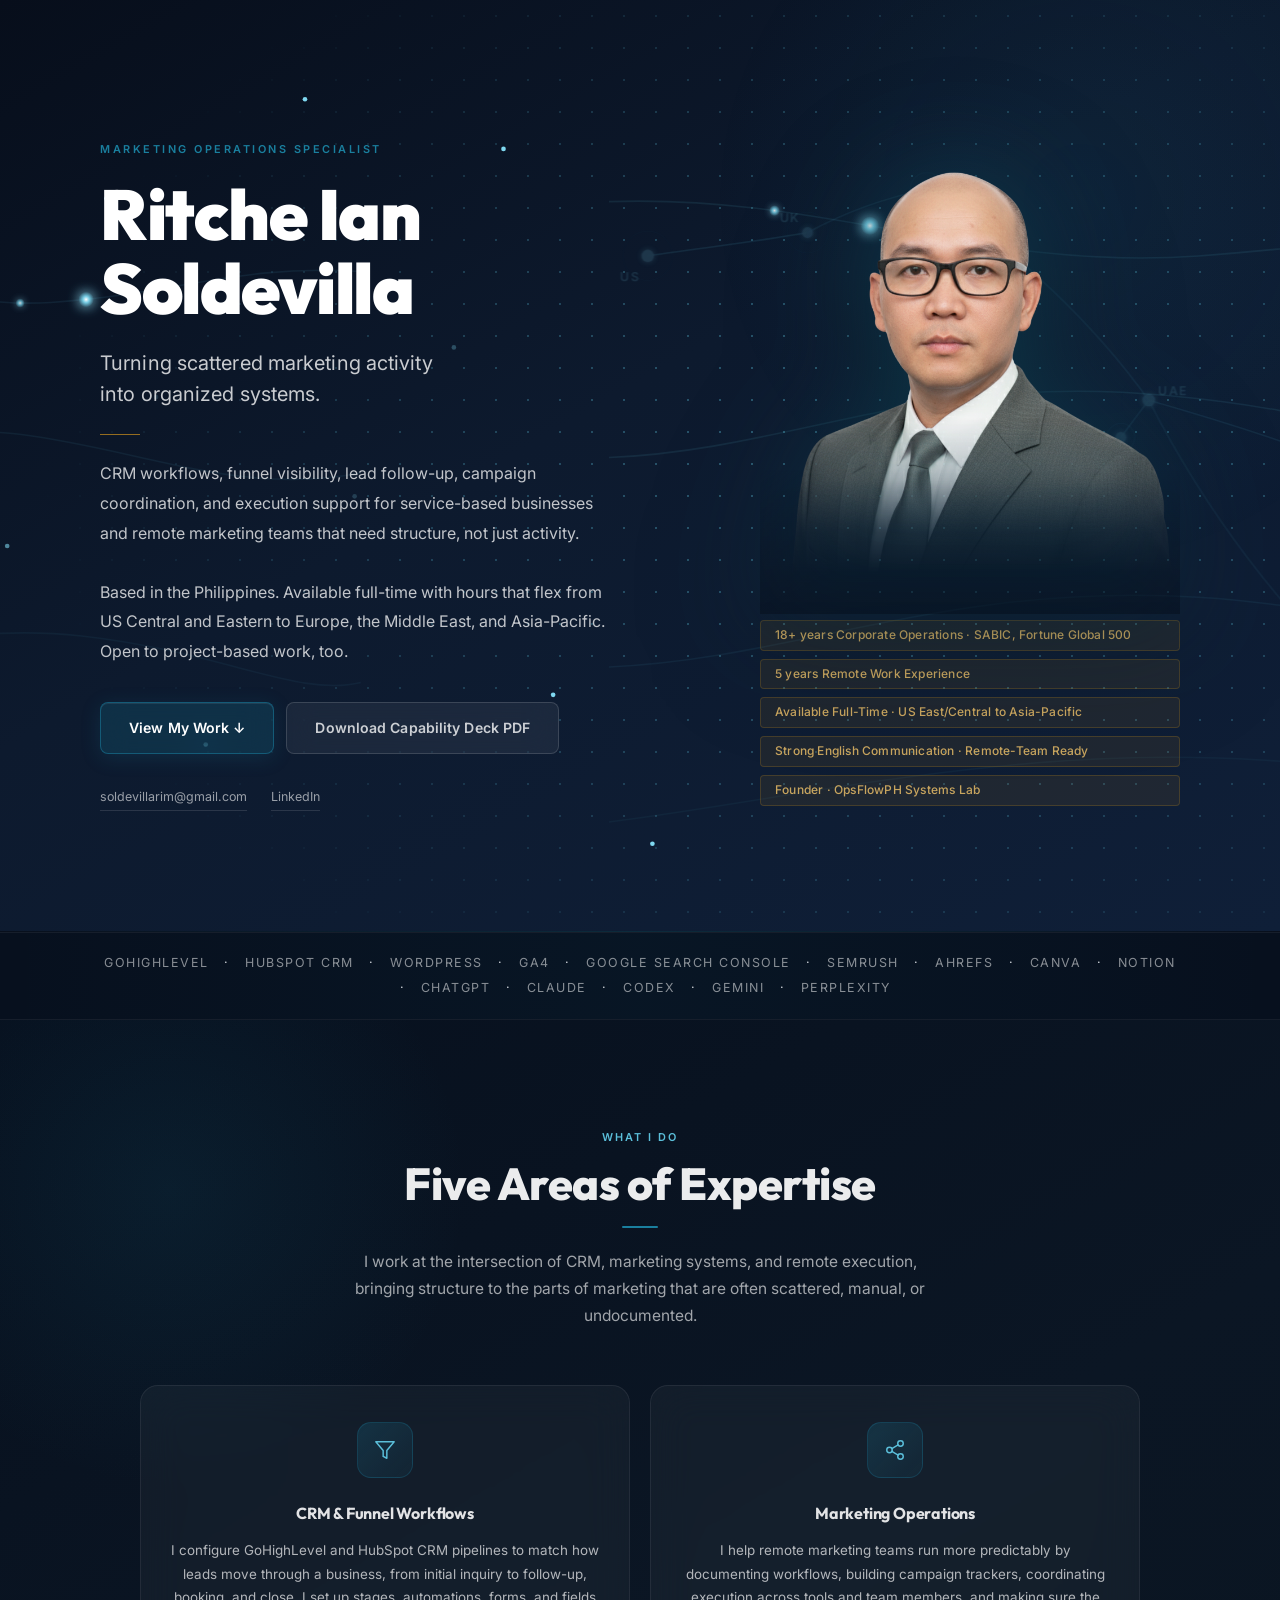
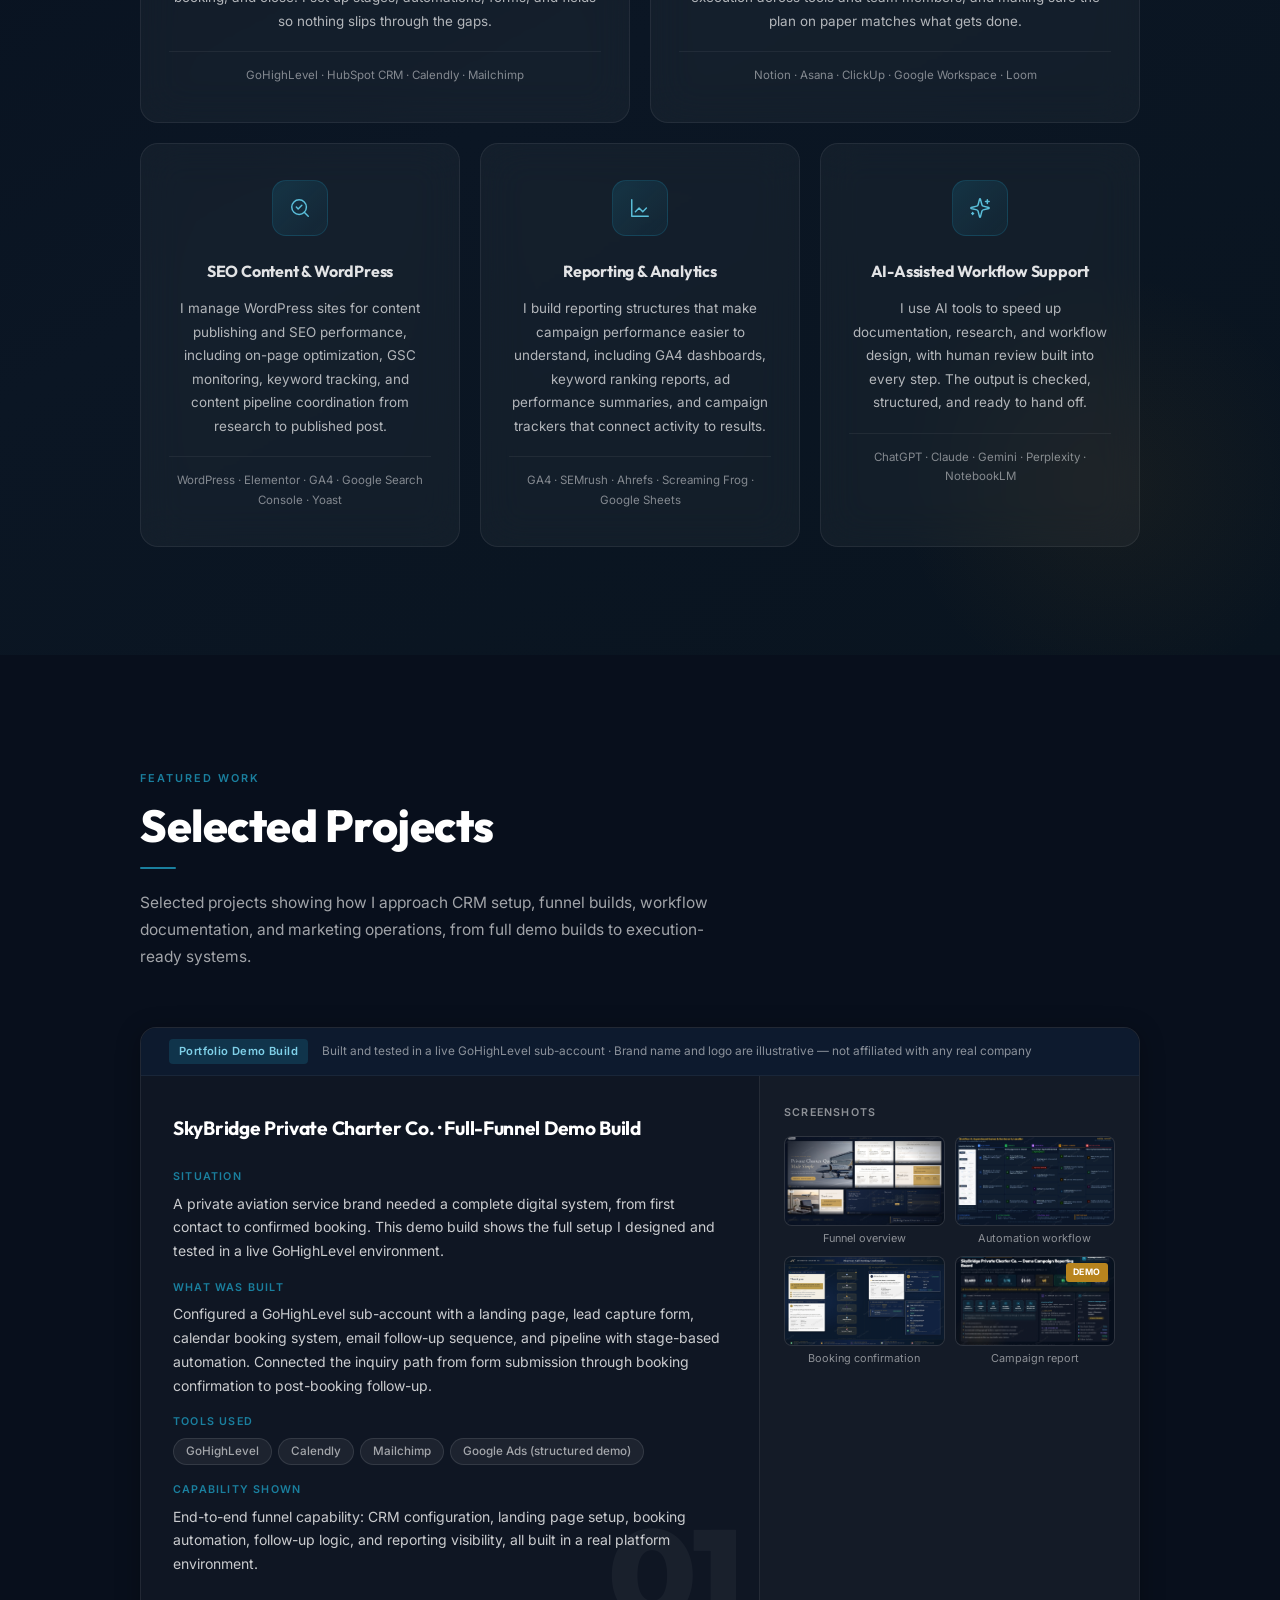
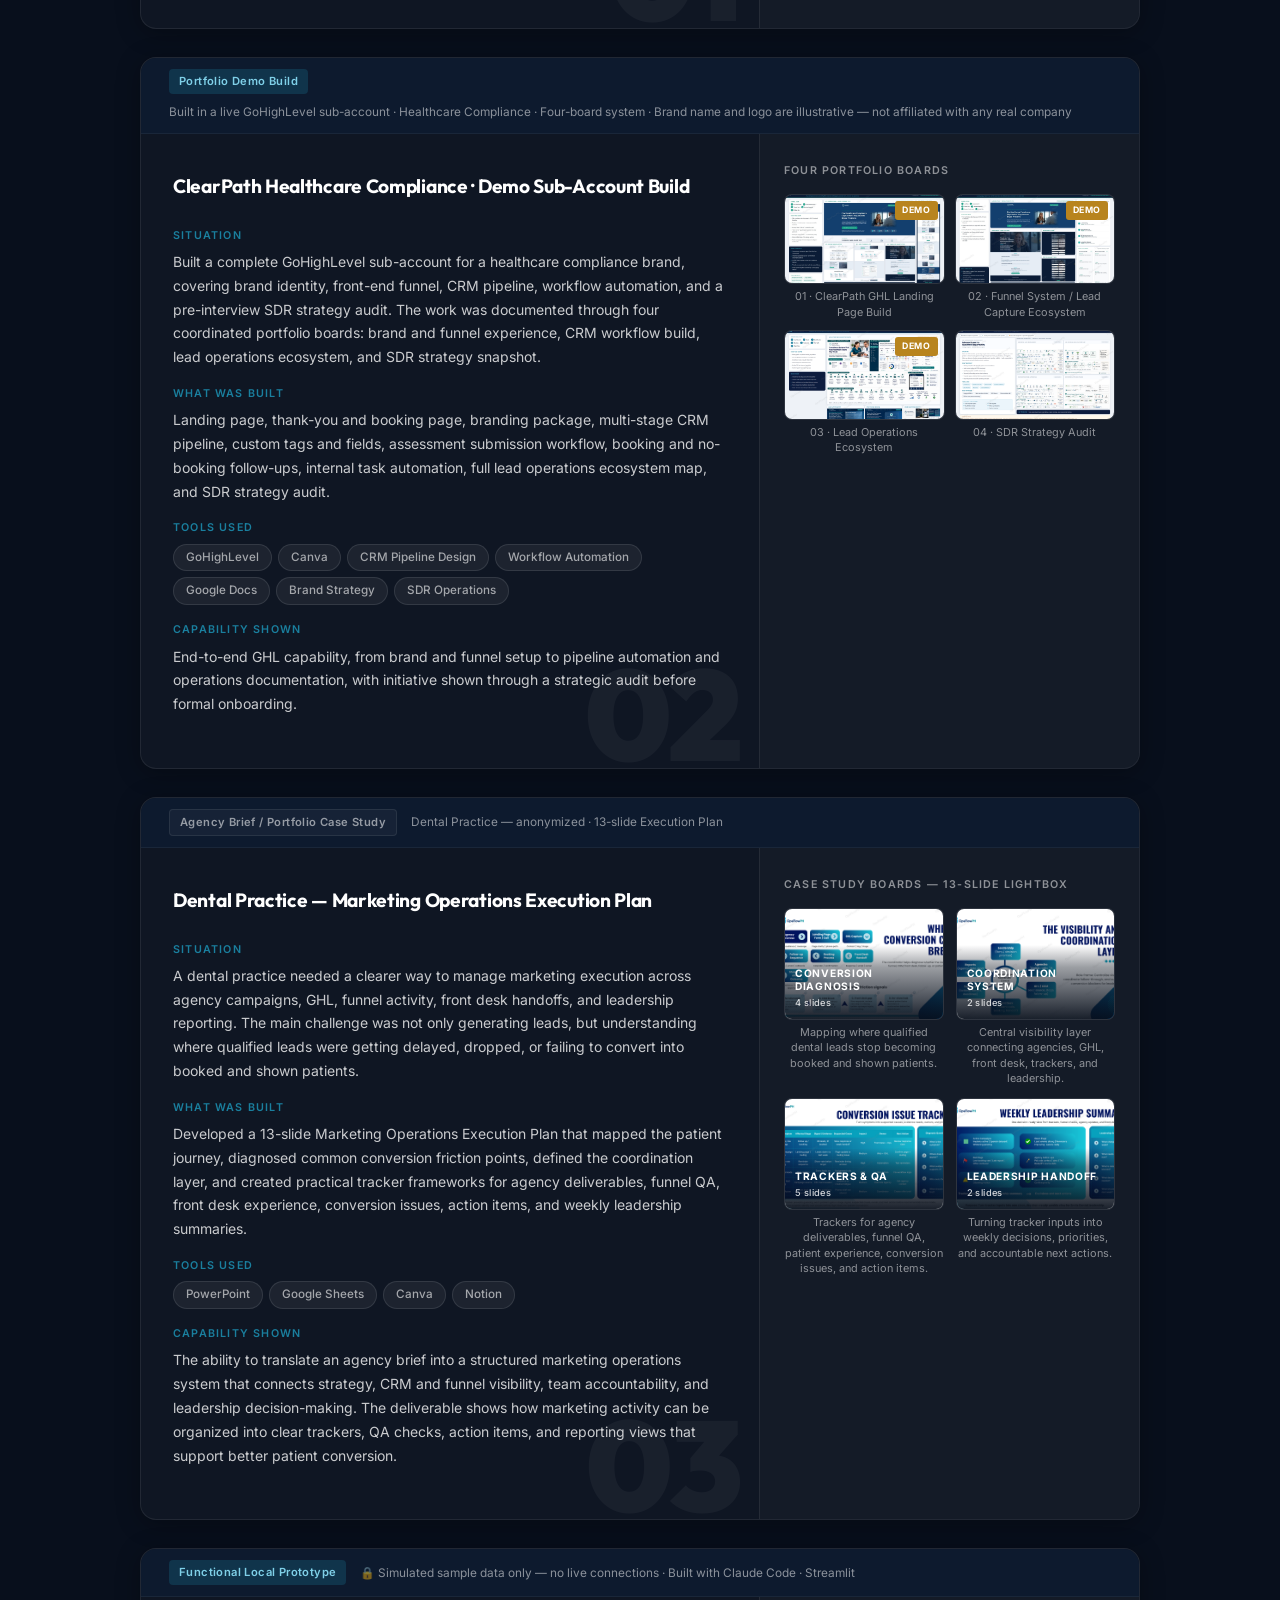
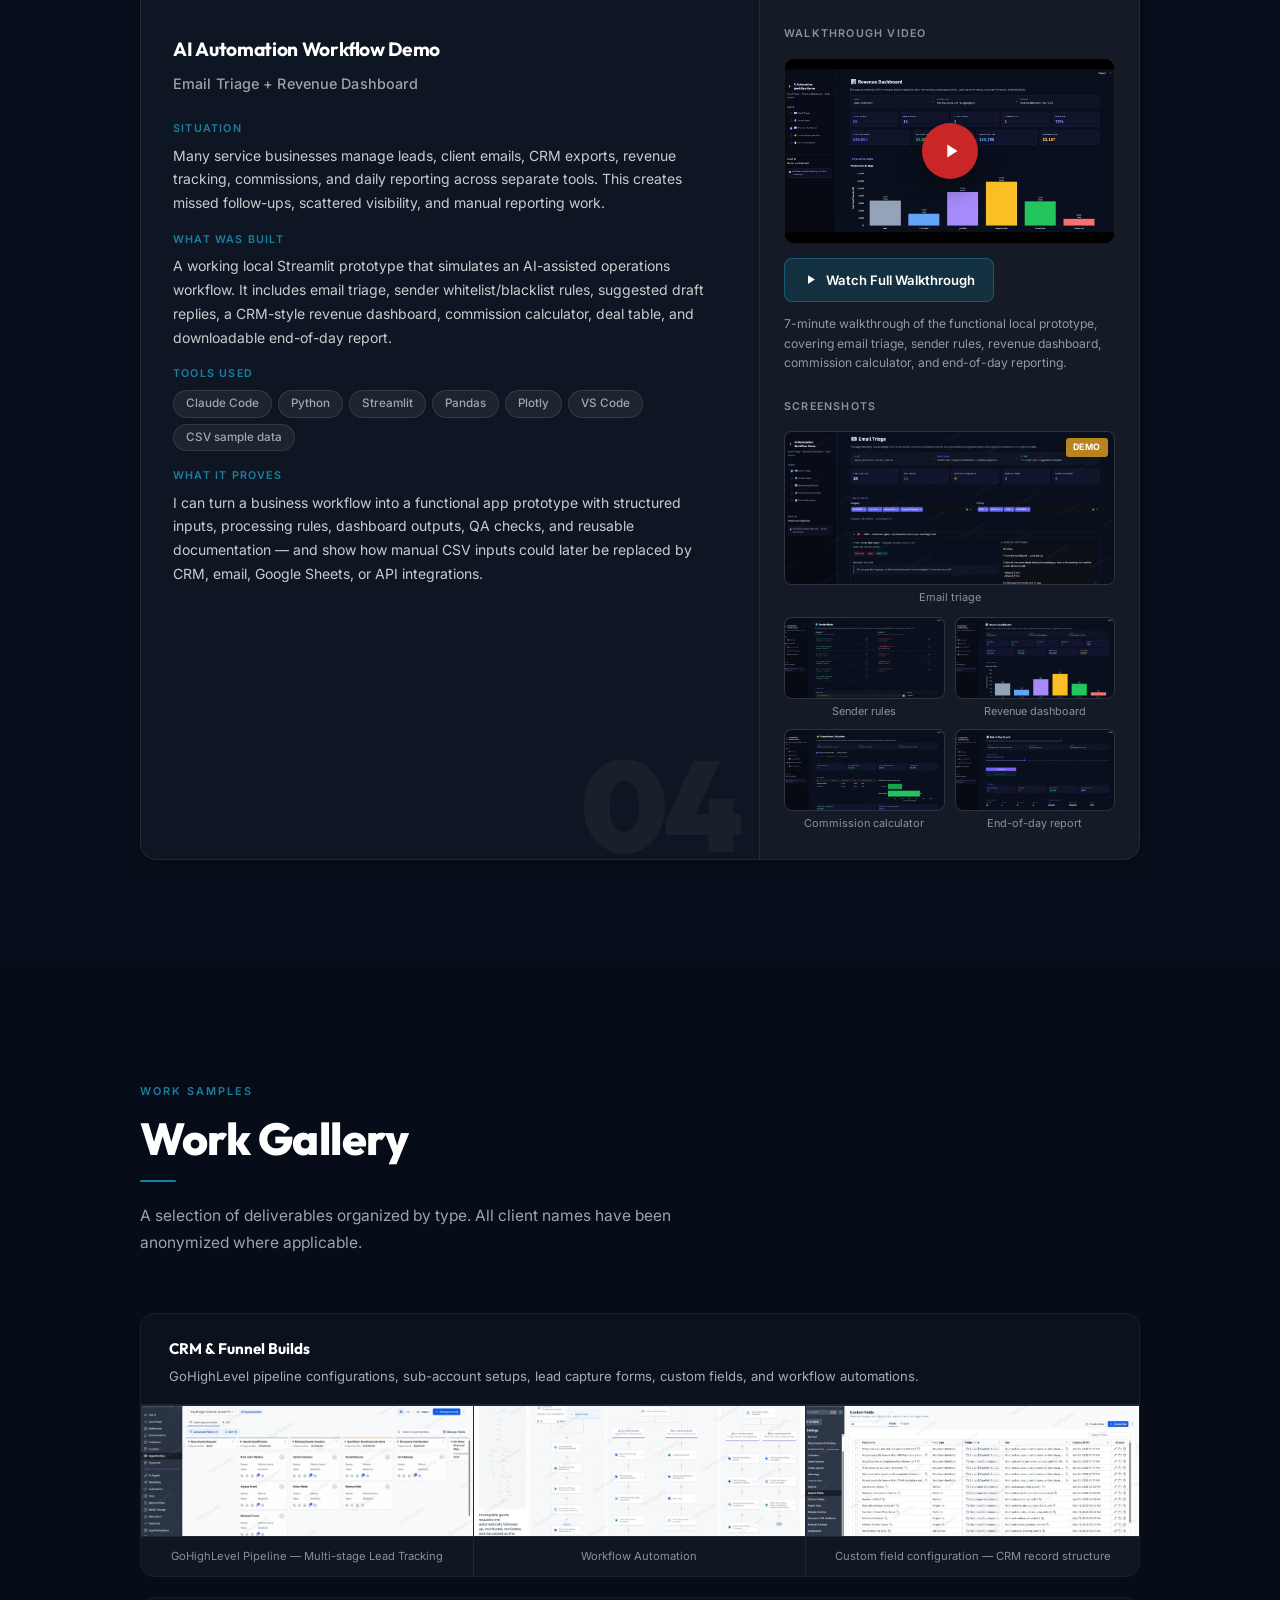
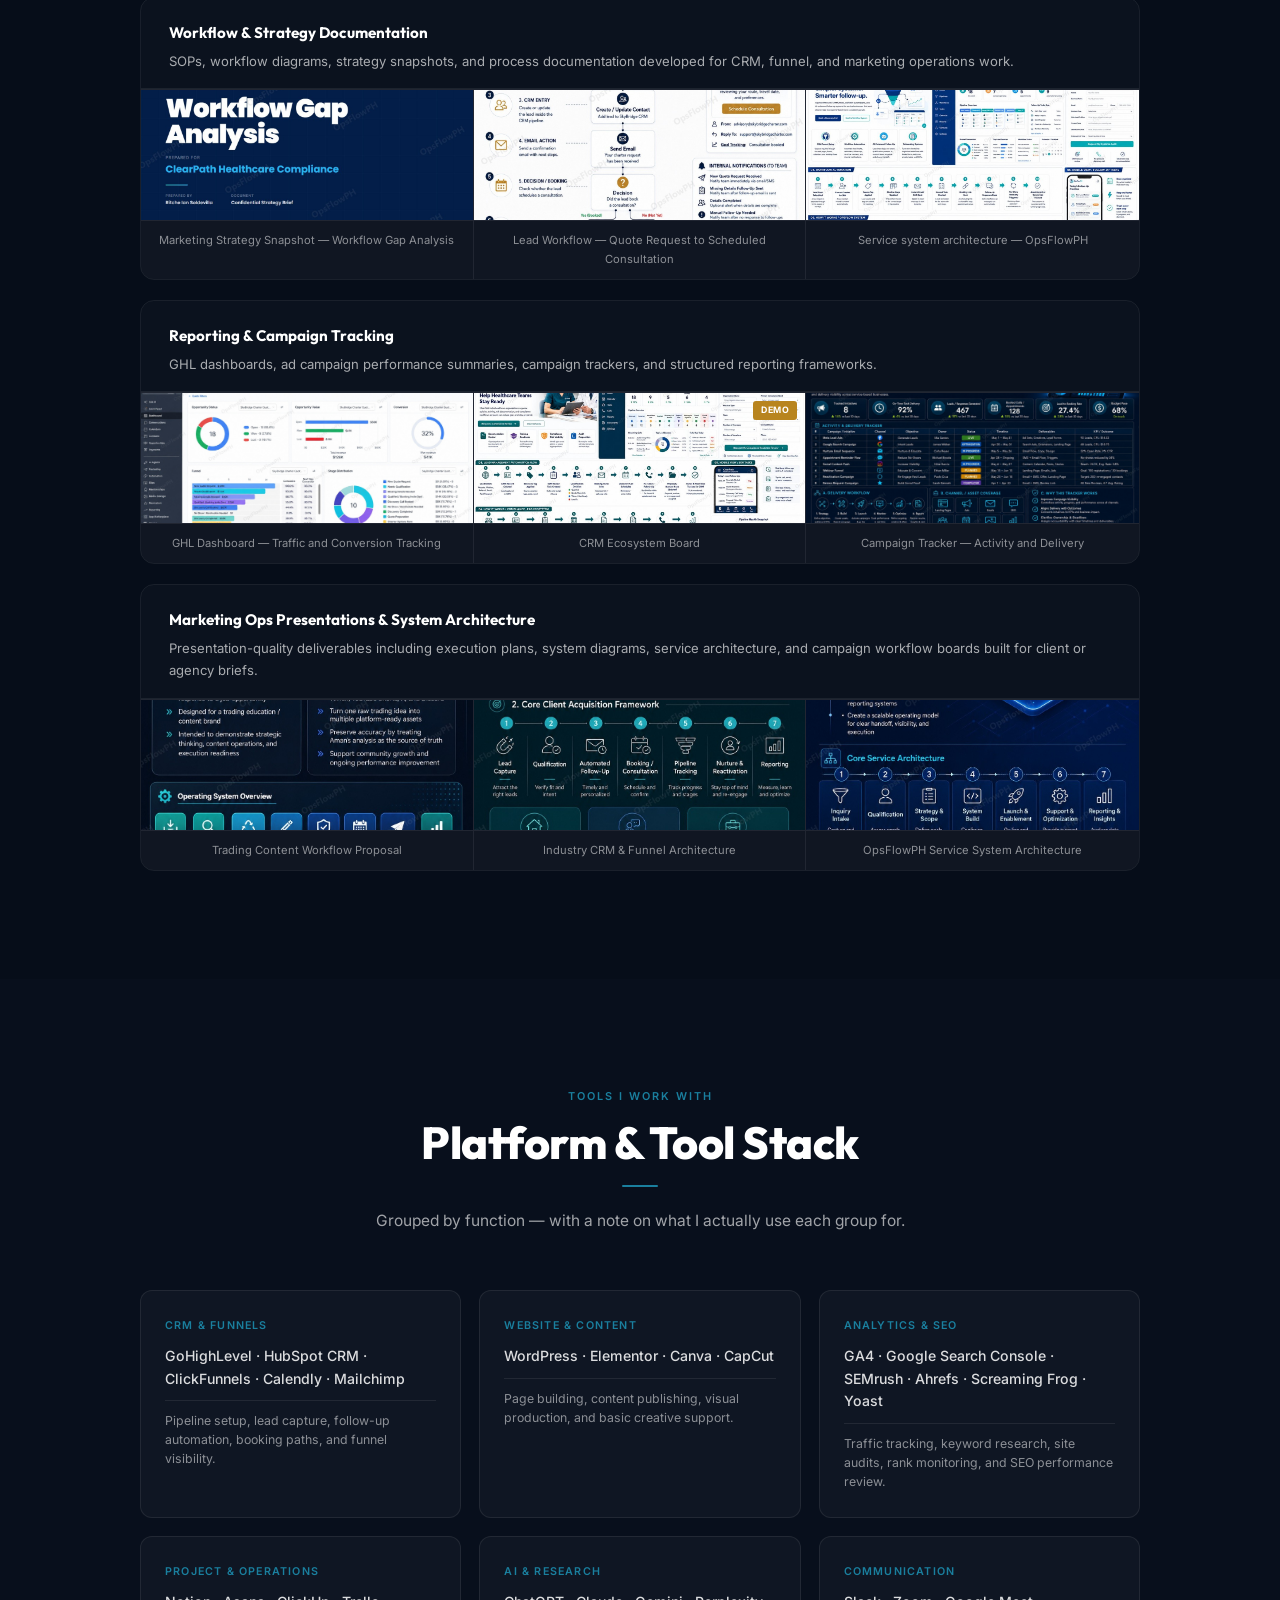
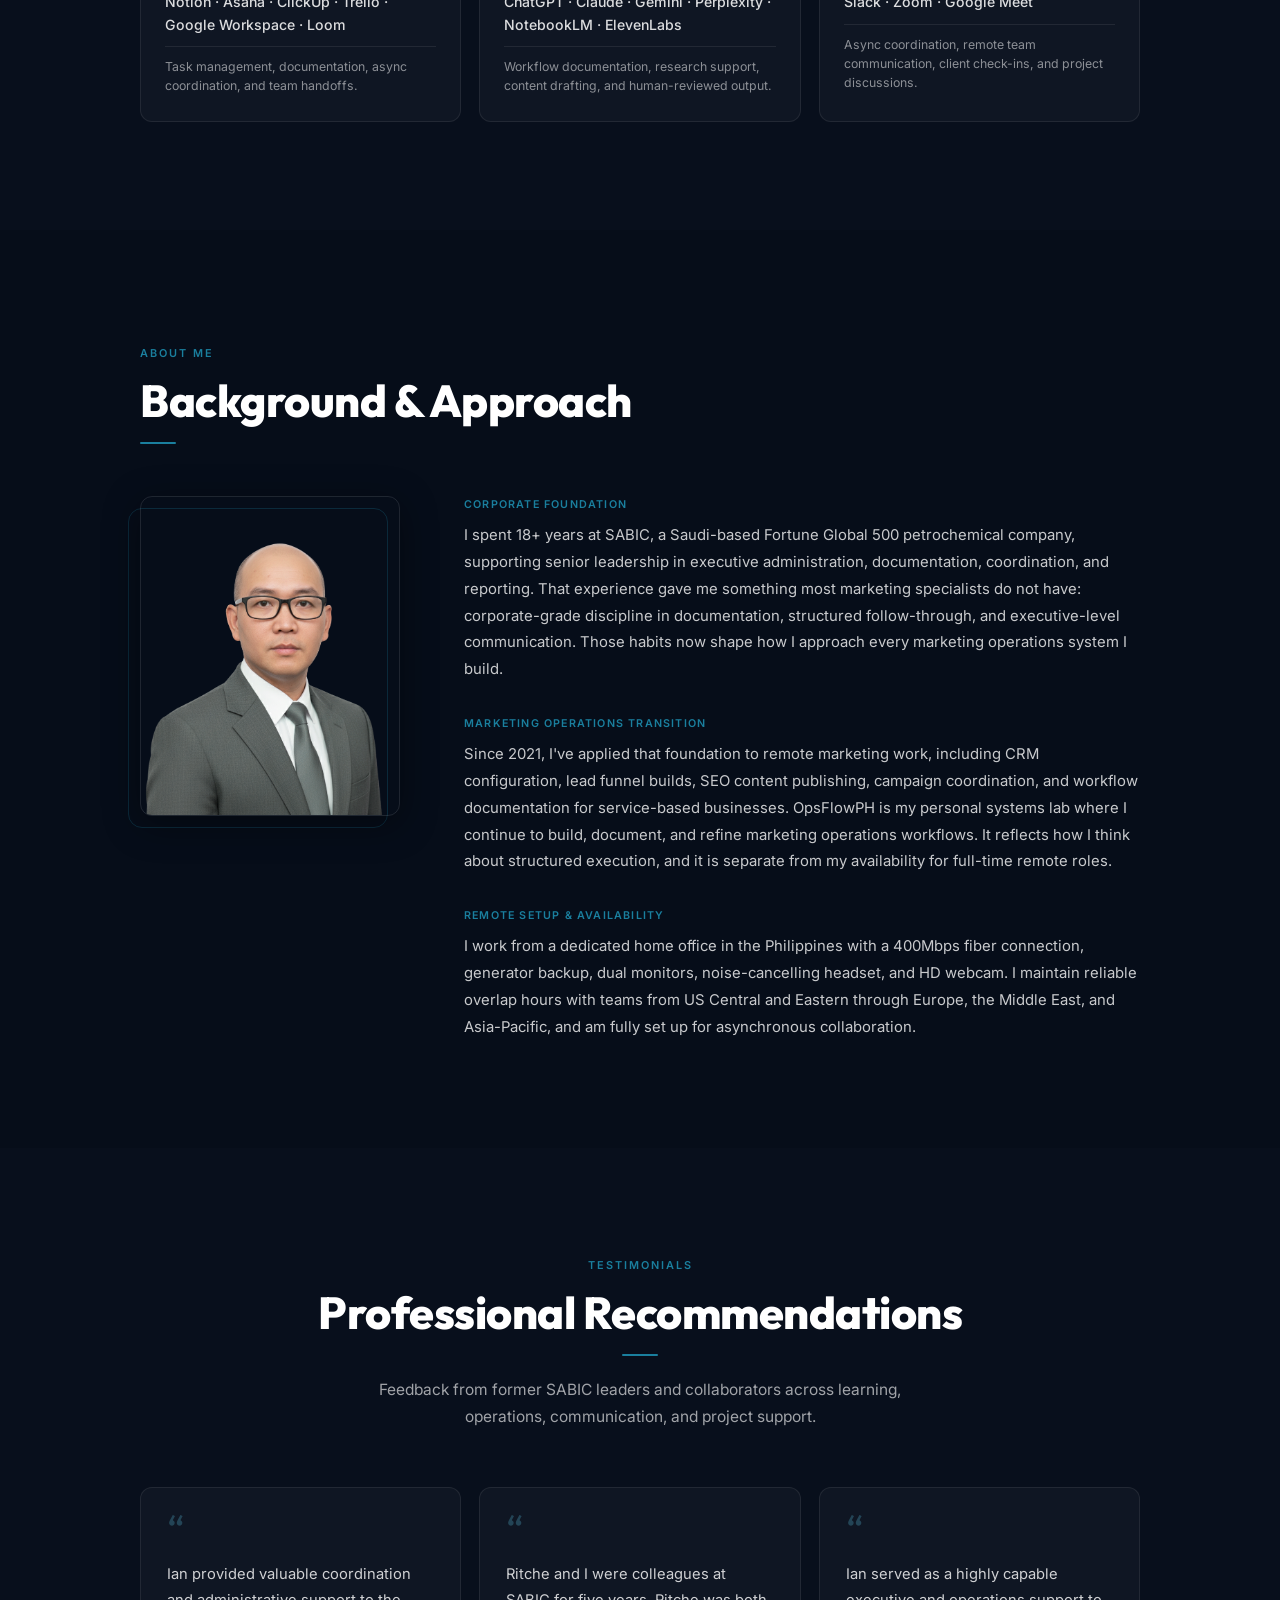
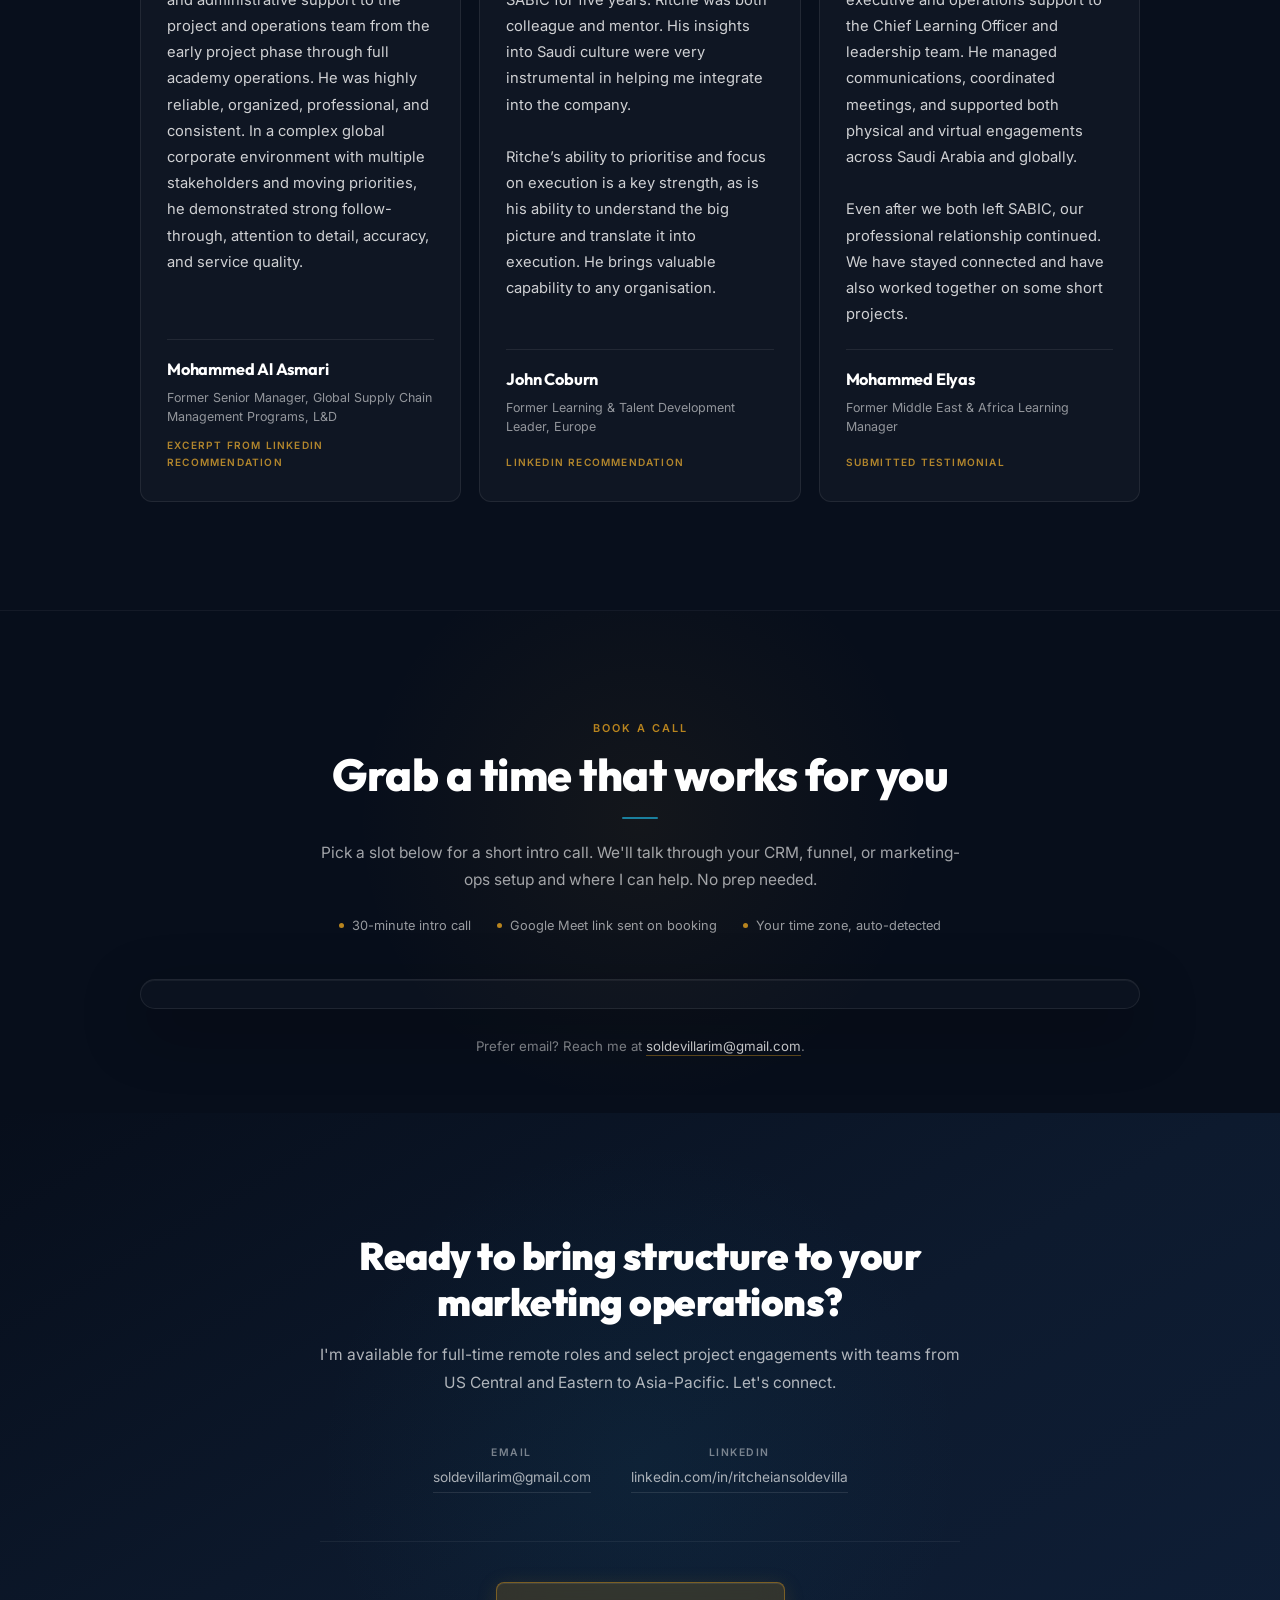
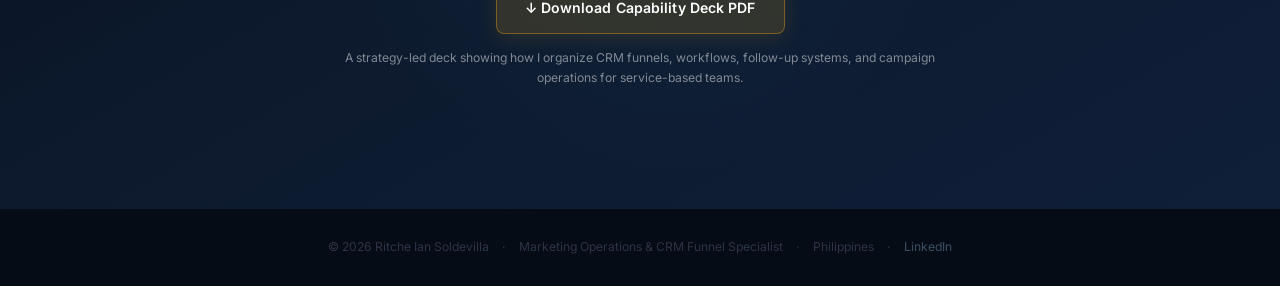
==== commit 777742f8: "Reposition US node farther from UK on hero network map" ====
--- a/index.html
+++ b/index.html
@@ -120,8 +120,8 @@
       background: rgba(26,127,158,0.22);
       color: var(--white);
       border: 1px solid rgba(26,127,158,0.55);
+      -webkit-backdrop-filter: blur(14px);
       backdrop-filter: blur(14px);
-      -webkit-backdrop-filter: blur(14px);
       box-shadow: 0 4px 20px rgba(26,127,158,0.18), inset 0 1px 0 rgba(255,255,255,0.08);
     }
     .btn-primary:hover {
@@ -134,8 +134,8 @@
       background: rgba(255,255,255,0.06);
       color: rgba(255,255,255,0.78);
       border: 1px solid rgba(255,255,255,0.14);
+      -webkit-backdrop-filter: blur(14px);
       backdrop-filter: blur(14px);
-      -webkit-backdrop-filter: blur(14px);
     }
     .btn-ghost:hover {
       background: rgba(255,255,255,0.12);
@@ -147,8 +147,8 @@
       background: rgba(184,132,30,0.22);
       color: var(--white);
       border: 1px solid rgba(184,132,30,0.55);
+      -webkit-backdrop-filter: blur(14px);
       backdrop-filter: blur(14px);
-      -webkit-backdrop-filter: blur(14px);
       box-shadow: 0 4px 20px rgba(184,132,30,0.18), inset 0 1px 0 rgba(255,255,255,0.08);
     }
     .btn-gold:hover {
@@ -164,8 +164,8 @@
       padding: 0 40px; height: 64px;
       display: flex; align-items: center; justify-content: space-between;
       background: rgba(10,16,28,0.92);
+      -webkit-backdrop-filter: blur(16px) saturate(180%);
       backdrop-filter: blur(16px) saturate(180%);
-      -webkit-backdrop-filter: blur(16px) saturate(180%);
       border-bottom: 1px solid rgba(255,255,255,0.06);
       transform: translateY(-100%);
       transition: transform 0.35s var(--ease);
@@ -189,8 +189,8 @@
       padding: 7px 18px; border-radius: 6px;
       font-size: 0.78rem !important; font-weight: 600 !important;
       border: 1px solid rgba(26,127,158,0.5);
+      -webkit-backdrop-filter: blur(14px);
       backdrop-filter: blur(14px);
-      -webkit-backdrop-filter: blur(14px);
       transition: background 0.25s, border-color 0.25s, transform 0.2s !important;
     }
     .nav-cta:hover {
@@ -217,6 +217,7 @@
     .mobile-menu {
       display: none; position: fixed; inset: 0;
       background: rgba(10,16,28,0.98);
+      -webkit-backdrop-filter: blur(24px);
       backdrop-filter: blur(24px);
       z-index: 99;
       flex-direction: column; align-items: center; justify-content: center; gap: 40px;
@@ -249,8 +250,8 @@
       position: absolute; inset: 0;
       background-image: radial-gradient(circle, rgba(91,191,218,0.38) 1.5px, transparent 1.5px);
       background-size: 32px 32px;
+      -webkit-mask-image: radial-gradient(ellipse 90% 90% at 70% 50%, black 10%, rgba(0,0,0,0.6) 45%, transparent 75%);
       mask-image: radial-gradient(ellipse 90% 90% at 70% 50%, black 10%, rgba(0,0,0,0.6) 45%, transparent 75%);
-      -webkit-mask-image: radial-gradient(ellipse 90% 90% at 70% 50%, black 10%, rgba(0,0,0,0.6) 45%, transparent 75%);
       pointer-events: none; z-index: 0;
     }
     /* Teal ambient glow top-right */
@@ -377,8 +378,8 @@
       transform: scaleX(-1);
       position: relative; z-index: 0;
       /* Fade bottom out + soften all edges slightly */
+      -webkit-mask-image: linear-gradient(to bottom, black 0%, black 62%, rgba(0,0,0,0.7) 74%, rgba(0,0,0,0.2) 84%, transparent 92%);
       mask-image: linear-gradient(to bottom, black 0%, black 62%, rgba(0,0,0,0.7) 74%, rgba(0,0,0,0.2) 84%, transparent 92%);
-      -webkit-mask-image: linear-gradient(to bottom, black 0%, black 62%, rgba(0,0,0,0.7) 74%, rgba(0,0,0,0.2) 84%, transparent 92%);
     }
 
     /* ── TRUST BAR ────────────────────────────────── */
@@ -436,8 +437,8 @@
 
     .pillar {
       background: rgba(255,255,255,0.04);
+      -webkit-backdrop-filter: blur(20px);
       backdrop-filter: blur(20px);
-      -webkit-backdrop-filter: blur(20px);
       border: 1px solid rgba(255,255,255,0.07);
       border-radius: 18px; padding: 36px 28px;
       text-align: center;
@@ -524,7 +525,7 @@
       position: absolute; bottom: -10px; right: 20px;
       font-family: 'Outfit', sans-serif; font-size: 8rem;
       font-weight: 900; color: var(--white); opacity: 0.04;
-      line-height: 1; pointer-events: none; user-select: none;
+      line-height: 1; pointer-events: none; -webkit-user-select: none; user-select: none;
       letter-spacing: -4px;
     }
     .cs-title {
@@ -622,7 +623,7 @@
       border-radius: 8px; font-size: 0.82rem; font-weight: 600;
       background: rgba(26,127,158,0.22); color: var(--white);
       border: 1px solid rgba(26,127,158,0.55);
-      backdrop-filter: blur(14px); -webkit-backdrop-filter: blur(14px);
+      -webkit-backdrop-filter: blur(14px); backdrop-filter: blur(14px);
       transition: background 0.25s var(--ease), border-color 0.25s var(--ease), transform 0.25s var(--ease);
     }
     .cs-video-btn:hover { background: rgba(26,127,158,0.38); border-color: rgba(91,191,218,0.7); transform: translateY(-1px); opacity: 1; }
@@ -736,6 +737,7 @@
     .about-wrap {
       display: grid; grid-template-columns: 260px 1fr;
       gap: 64px; align-items: flex-start;
+      margin-top: 52px;
     }
     .about-photo { position: relative; }
     .about-photo-frame { position: relative; }
@@ -810,6 +812,73 @@
       color: rgba(196,146,46,0.9);
     }
 
+    /* ── BOOK A CALL ──────────────────────────────── */
+    #book {
+      position: relative;
+      background: #070E1B;
+      border-top: 1px solid rgba(255,255,255,0.05);
+      padding: 108px 40px 40px;
+      overflow: hidden;
+    }
+    #book::after {
+      content: '';
+      position: absolute;
+      width: 620px; height: 620px;
+      background: radial-gradient(circle, rgba(184,132,30,0.07) 0%, transparent 65%);
+      top: 42%; left: 50%; transform: translate(-50%, -50%);
+      pointer-events: none;
+    }
+    .book-inner { max-width: 1000px; margin: 0 auto; padding-bottom: 16px; text-align: center; position: relative; z-index: 1; }
+    #book .heading-rule { margin-left: auto; margin-right: auto; }
+    .book-sub {
+      font-size: 0.97rem; color: rgba(255,255,255,0.62);
+      line-height: 1.75; margin: 0 auto 22px; max-width: 640px;
+    }
+    .book-meta {
+      display: flex; justify-content: center; flex-wrap: wrap;
+      gap: 10px 26px; margin-bottom: 42px;
+    }
+    .book-meta span {
+      font-size: 0.8rem; color: rgba(255,255,255,0.58);
+      display: inline-flex; align-items: center; gap: 8px;
+    }
+    .book-meta span::before {
+      content: ''; width: 5px; height: 5px; border-radius: 50%;
+      background: var(--gold); display: inline-block; flex: none;
+    }
+    /* Embed frame — holds the Google or Cal.com widget */
+    .book-embed {
+      position: relative;
+      background: rgba(255,255,255,0.02);
+      border: 1px solid rgba(255,255,255,0.08);
+      border-radius: 16px;
+      padding: 14px;
+      box-shadow: 0 20px 60px rgba(0,0,0,0.35), inset 0 1px 0 rgba(255,255,255,0.05);
+      overflow: hidden;
+    }
+    .book-embed iframe { width: 100% !important; min-height: 360px; border: 0; border-radius: 10px; display: block; }
+    /* Placeholder shown until a real embed snippet is pasted in */
+    .book-placeholder {
+      display: flex; flex-direction: column; align-items: center; justify-content: center;
+      gap: 14px; text-align: center;
+      min-height: 432px; padding: 40px 32px;
+      border: 1px dashed rgba(255,255,255,0.14);
+      border-radius: 10px;
+    }
+    .book-placeholder svg { width: 46px; height: 46px; stroke: var(--gold); opacity: 0.85; }
+    .book-ph-title {
+      font-family: 'Outfit', sans-serif; font-weight: 700;
+      font-size: 1.05rem; color: rgba(255,255,255,0.82);
+    }
+    .book-ph-note { font-size: 0.82rem; max-width: 440px; line-height: 1.7; color: rgba(255,255,255,0.5); }
+    .book-fallback { margin-top: 26px; font-size: 0.83rem; color: rgba(255,255,255,0.5); }
+    .book-fallback a {
+      color: rgba(255,255,255,0.82);
+      border-bottom: 1px solid rgba(184,132,30,0.5);
+      padding-bottom: 1px; transition: color 0.2s, border-color 0.2s;
+    }
+    .book-fallback a:hover { color: var(--white); border-color: var(--gold); opacity: 1; }
+
     /* ── CONTACT ──────────────────────────────────── */
     #contact {
       position: relative;
@@ -870,8 +939,8 @@
       display: none;
       position: fixed; inset: 0; z-index: 9000;
       background: rgba(4,9,18,0.94);
+      -webkit-backdrop-filter: blur(10px);
       backdrop-filter: blur(10px);
-      -webkit-backdrop-filter: blur(10px);
       align-items: center; justify-content: center;
       padding: 20px;
     }
@@ -927,7 +996,10 @@
       box-shadow: none;
     }
     /* Badge shown on iframe slides so viewers know it's interactive */
+    /* lb-frame and the badge start hidden; JS toggles them per slide */
+    #lb-frame { display: none; }
     .lb-html-badge {
+      display: none;
       position: absolute; top: 10px; left: 14px;
       background: rgba(26,127,158,0.85);
       color: #fff; font-size: 0.62rem; font-weight: 700;
@@ -1000,7 +1072,9 @@
     @media (max-width: 768px) {
       .container, .section { padding-left: 24px; padding-right: 24px; }
       .section { padding-top: 64px; padding-bottom: 64px; }
-      .sticky-nav, #hero, #trust-bar, #contact, #footer { padding-left: 24px; padding-right: 24px; }
+      .sticky-nav, #hero, #trust-bar, #book, #contact, #footer { padding-left: 24px; padding-right: 24px; }
+      #book { padding-top: 64px; padding-bottom: 36px; }
+      .book-embed iframe { min-height: 360px; }
 
       /* Nav */
       .nav-hamburger { display: flex; }
@@ -1055,7 +1129,7 @@
 
     @media (max-width: 480px) {
       .container, .section { padding-left: 16px; padding-right: 16px; }
-      .sticky-nav, #hero, #trust-bar, #contact, #footer { padding-left: 16px; padding-right: 16px; }
+      .sticky-nav, #hero, #trust-bar, #book, #contact, #footer { padding-left: 16px; padding-right: 16px; }
 
       .hero-name { font-size: 2.1rem; }
       .hero-ctas { flex-direction: column; align-items: stretch; }
@@ -1088,7 +1162,8 @@
     <a href="#work">Work</a>
     <a href="#tools">Tools</a>
     <a href="#about">About</a>
-    <a href="#contact" class="m-cta">Hire Me</a>
+    <a href="#contact">Contact</a>
+    <a href="#book" class="m-cta">Book a Call</a>
   </div>
 
   <!-- NAV -->
@@ -1099,7 +1174,8 @@
       <a href="#work">Work</a>
       <a href="#tools">Tools</a>
       <a href="#about">About</a>
-      <a href="#contact" class="nav-cta">Hire Me</a>
+      <a href="#contact">Contact</a>
+      <a href="#book" class="nav-cta">Book a Call</a>
     </div>
     <button class="nav-hamburger" id="hamburger" aria-label="Toggle menu">
       <span></span><span></span><span></span>
@@ -1220,7 +1296,7 @@
 
         <!-- Connection arcs between regions -->
         <!-- US — UK -->
-        <path d="M 648 262 C 664 210, 685 175, 708 150" stroke="#5BBFDA" stroke-width="0.9" fill="none" opacity="0.7"/>
+        <path d="M 605 165 C 638 160, 675 156, 708 150" stroke="#5BBFDA" stroke-width="0.9" fill="none" opacity="0.7"/>
         <!-- UK — EUR -->
         <path d="M 708 150 C 730 138, 756 128, 785 122" stroke="#5BBFDA" stroke-width="0.9" fill="none" opacity="0.6"/>
         <!-- EUR — UAE -->
@@ -1240,12 +1316,12 @@
 
         <!-- ── Nodes ── -->
         <!-- US -->
-        <circle cx="648" cy="262" r="4" fill="#7FD8F0" opacity="0.9" filter="url(#bloom-sm)"/>
-        <circle cx="648" cy="262" r="10" stroke="#5BBFDA" stroke-width="0.7" fill="none" opacity="0.35">
+        <circle cx="605" cy="165" r="4" fill="#7FD8F0" opacity="0.9" filter="url(#bloom-sm)"/>
+        <circle cx="605" cy="165" r="10" stroke="#5BBFDA" stroke-width="0.7" fill="none" opacity="0.35">
           <animate attributeName="r" values="10;17;10" dur="5s" repeatCount="indefinite" begin="0s"/>
           <animate attributeName="opacity" values="0.35;0.08;0.35" dur="5s" repeatCount="indefinite" begin="0s"/>
         </circle>
-        <text x="630" y="278" font-family="Inter,sans-serif" font-size="8" font-weight="600" fill="#7FD8F0" letter-spacing="1" opacity="0.8">US</text>
+        <text x="587" y="181" font-family="Inter,sans-serif" font-size="8" font-weight="600" fill="#7FD8F0" letter-spacing="1" opacity="0.8">US</text>
 
         <!-- UK -->
         <circle cx="708" cy="150" r="3.5" fill="#7FD8F0" opacity="0.85" filter="url(#bloom-sm)"/>
@@ -1888,7 +1964,7 @@
         <h2 class="heading">Background &amp; Approach</h2>
         <span class="heading-rule"></span>
       </div>
-      <div class="about-wrap" style="margin-top: 52px;">
+      <div class="about-wrap">
         <div class="about-photo" data-reveal>
           <div class="about-photo-frame">
             <img src="images/headshot.png" alt="Ritche Ian Soldevilla">
@@ -1954,6 +2030,46 @@
   </section>
 
   <!-- ════════════════ CONTACT ════════════════ -->
+  <!-- ════════════════ BOOK A CALL ════════════════ -->
+  <section id="book">
+    <div class="book-inner" data-reveal>
+      <div class="label label-gold center">Book a Call</div>
+      <h2 class="heading">Grab a time that works for you</h2>
+      <span class="heading-rule"></span>
+      <p class="book-sub">Pick a slot below for a short intro call. We'll talk through your CRM, funnel, or marketing-ops setup and where I can help. No prep needed.</p>
+      <div class="book-meta">
+        <span>30-minute intro call</span>
+        <span>Google Meet link sent on booking</span>
+        <span>Your time zone, auto-detected</span>
+      </div>
+
+      <div class="book-embed">
+        <!-- Cal.com inline embed (event type: 30min). To swap to a different
+             calendar later, replace everything between the "begins"/"ends"
+             markers below with the new embed snippet. -->
+        <!-- Cal inline embed code begins -->
+        <div class="book-embed-frame" id="my-cal-inline-30min"></div>
+        <script type="text/javascript">
+          (function (C, A, L) { let p = function (a, ar) { a.q.push(ar); }; let d = C.document; C.Cal = C.Cal || function () { let cal = C.Cal; let ar = arguments; if (!cal.loaded) { cal.ns = {}; cal.q = cal.q || []; d.head.appendChild(d.createElement("script")).src = A; cal.loaded = true; } if (ar[0] === L) { const api = function () { p(api, arguments); }; const namespace = ar[1]; api.q = api.q || []; if(typeof namespace === "string"){cal.ns[namespace] = cal.ns[namespace] || api;p(cal.ns[namespace], ar);p(cal, ["initNamespace", namespace]);} else p(cal, ar); return;} p(cal, ar); }; })(window, "https://app.cal.com/embed/embed.js", "init");
+        Cal("init", "30min", {origin:"https://app.cal.com"});
+        Cal.config = Cal.config || {};
+        Cal.config.forwardQueryParams = true;
+
+          Cal.ns["30min"]("inline", {
+            elementOrSelector:"#my-cal-inline-30min",
+            config: {"layout":"month_view","useSlotsViewOnSmallScreen":"true","theme":"dark"},
+            calLink: "ritche-ian-soldevilla-jjthlc/30min",
+          });
+
+          Cal.ns["30min"]("ui", {"theme":"dark","cssVarsPerTheme":{"light":{"cal-brand":"#B8841E"},"dark":{"cal-brand":"#D89920"}},"hideEventTypeDetails":false,"layout":"month_view"});
+          </script>
+        <!-- Cal inline embed code ends -->
+      </div>
+
+      <p class="book-fallback">Prefer email? Reach me at <a href="mailto:soldevillarim@gmail.com">soldevillarim@gmail.com</a>.</p>
+    </div>
+  </section>
+
   <section id="contact">
     <div class="contact-inner" data-reveal>
       <h2 class="contact-hed">Ready to bring structure to your marketing operations?</h2>
@@ -1988,8 +2104,8 @@
     <div class="lb-dialog">
       <div class="lb-img-wrap" id="lb-img-wrap">
         <img id="lb-img" src="" alt="">
-        <iframe id="lb-frame" src="" style="display:none;" allowfullscreen></iframe>
-        <span class="lb-html-badge" id="lb-html-badge" style="display:none;">Live Preview</span>
+        <iframe id="lb-frame" src="" allowfullscreen></iframe>
+        <span class="lb-html-badge" id="lb-html-badge">Live Preview</span>
       </div>
       <div class="lb-caption-wrap">
         <div class="lb-caption-title" id="lb-caption-title"></div>
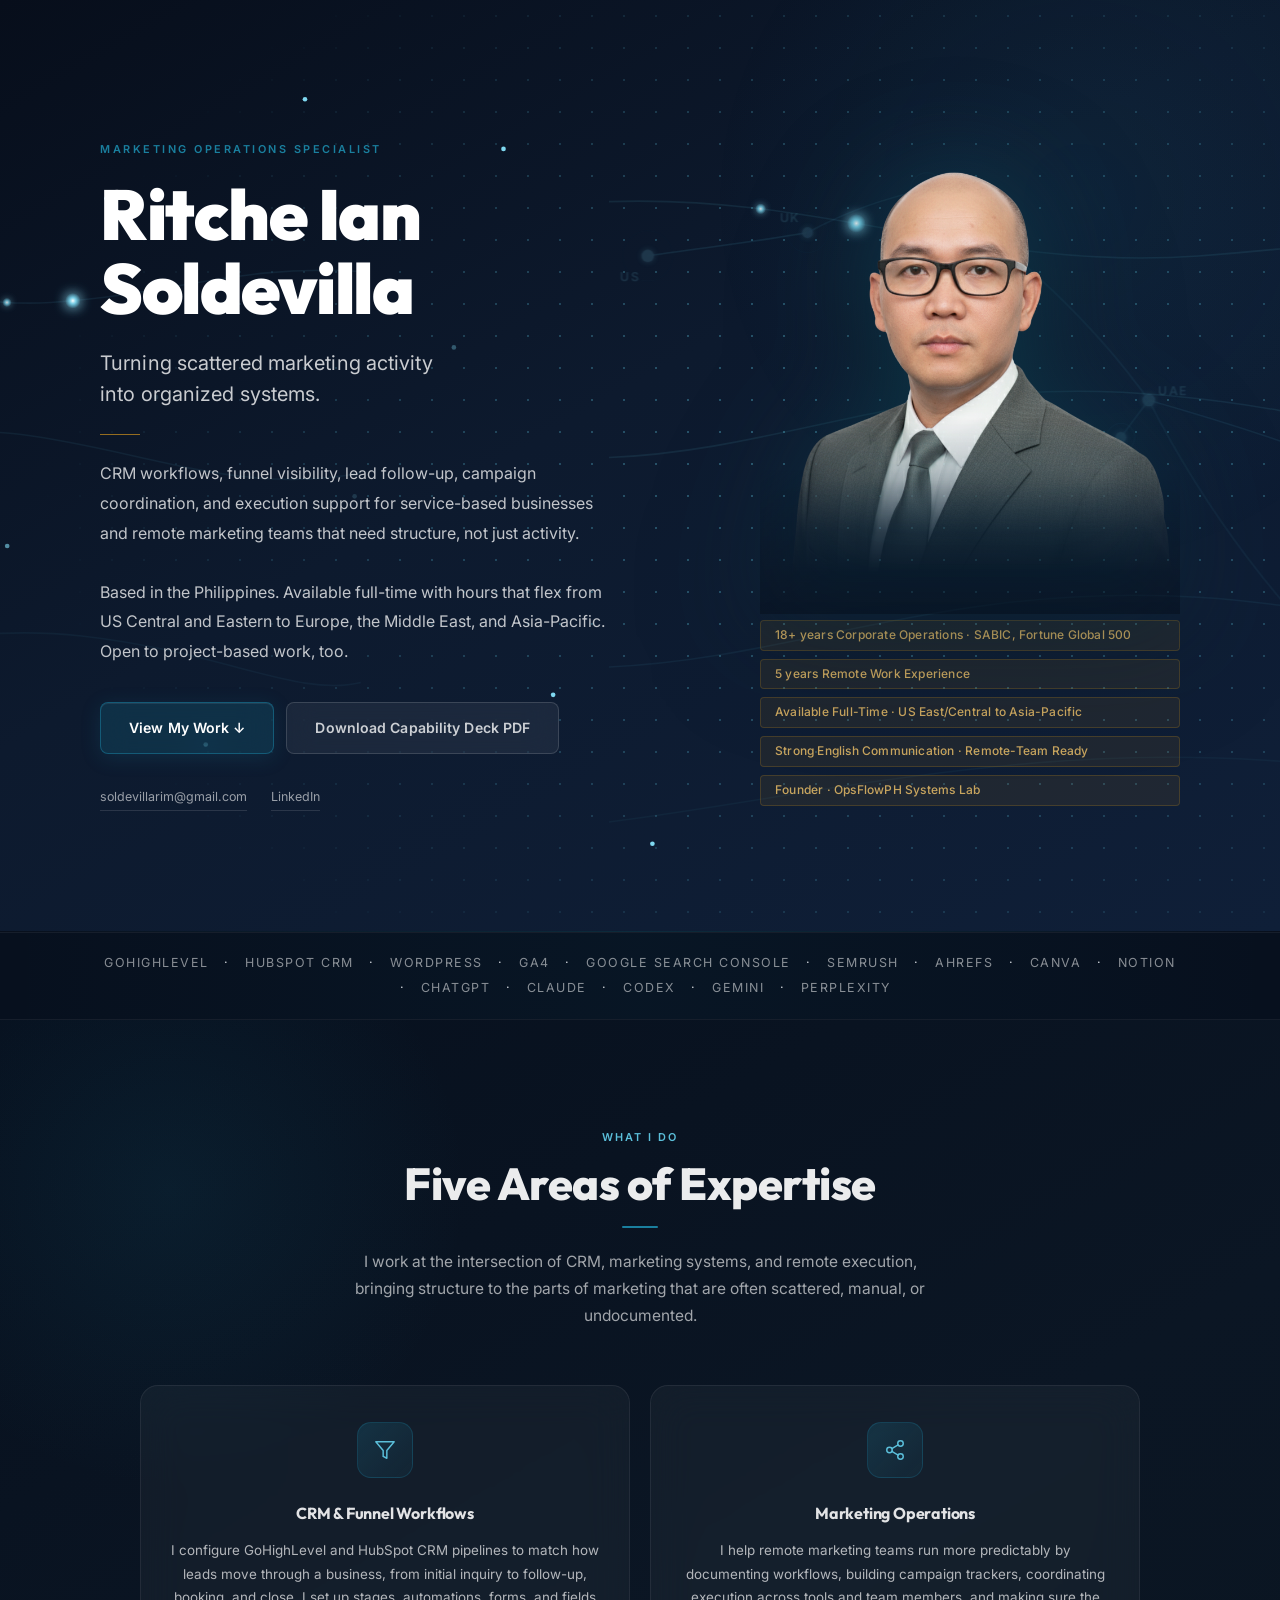
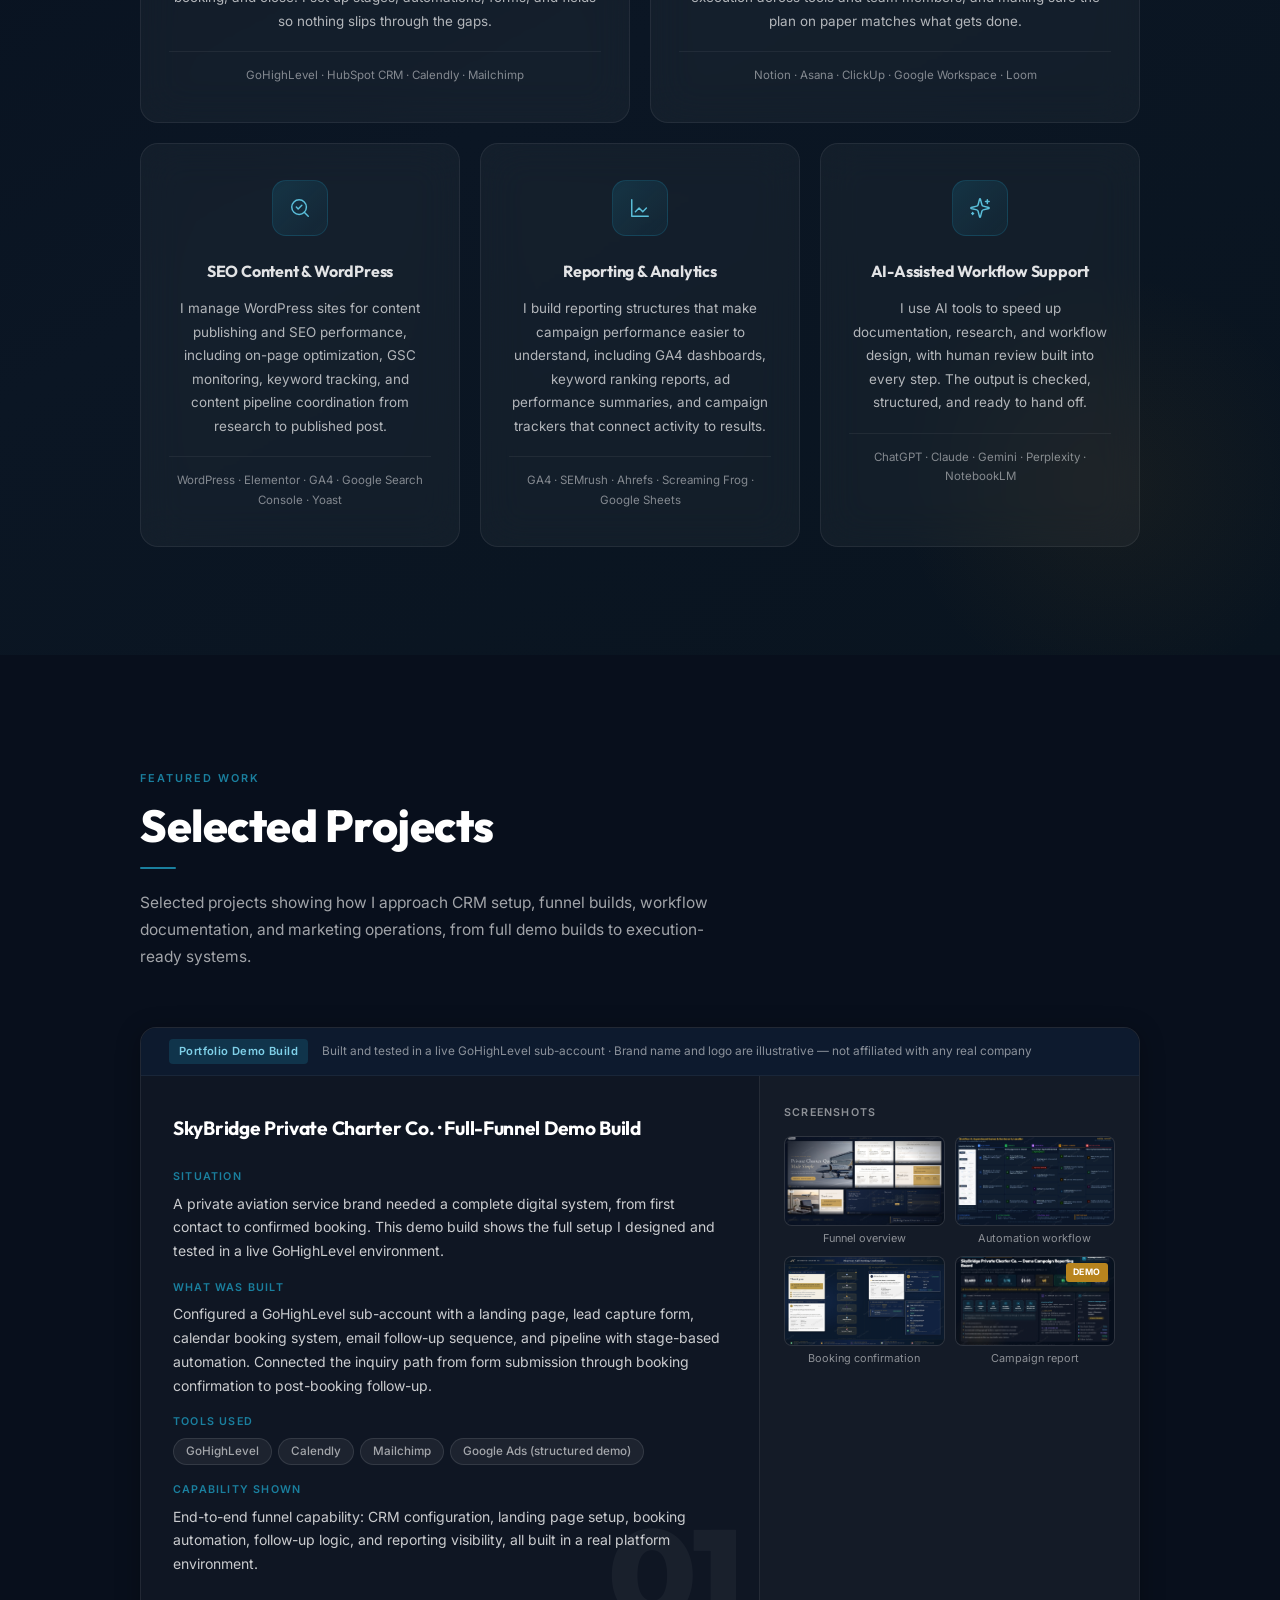
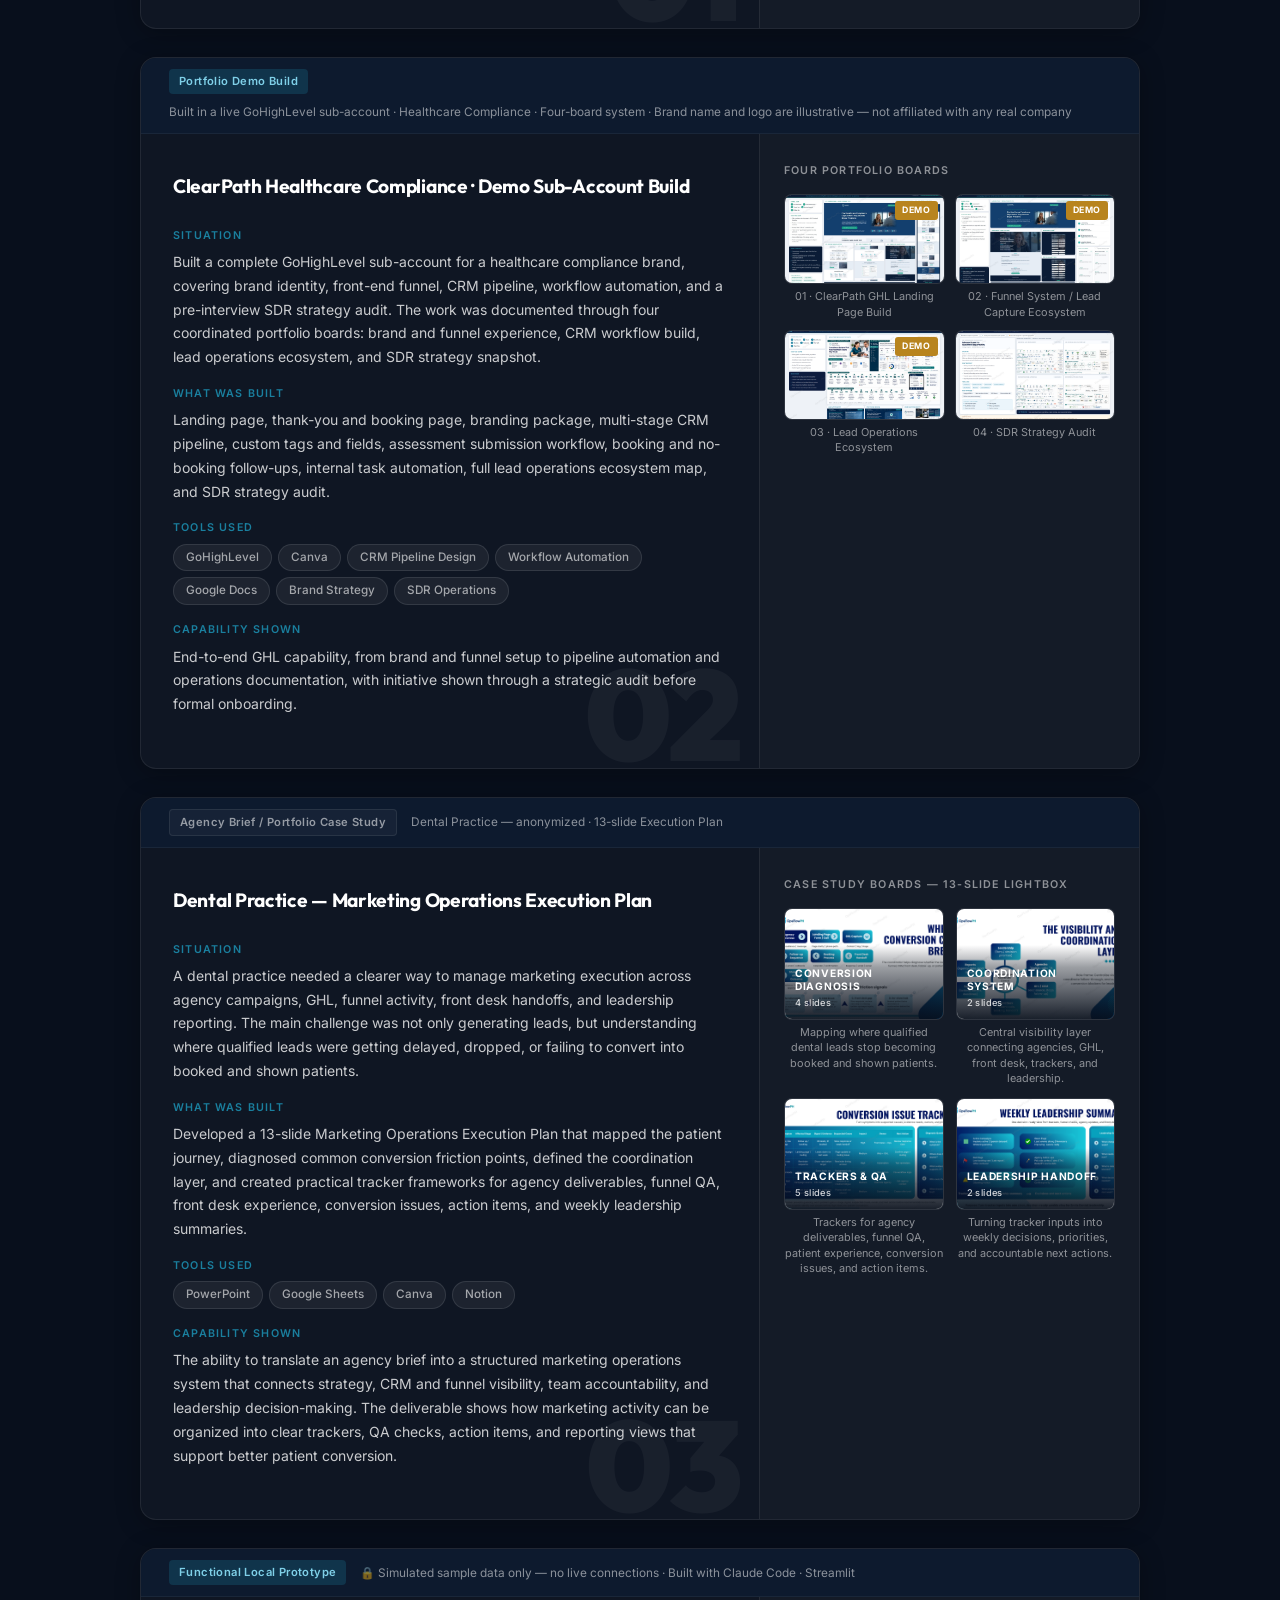
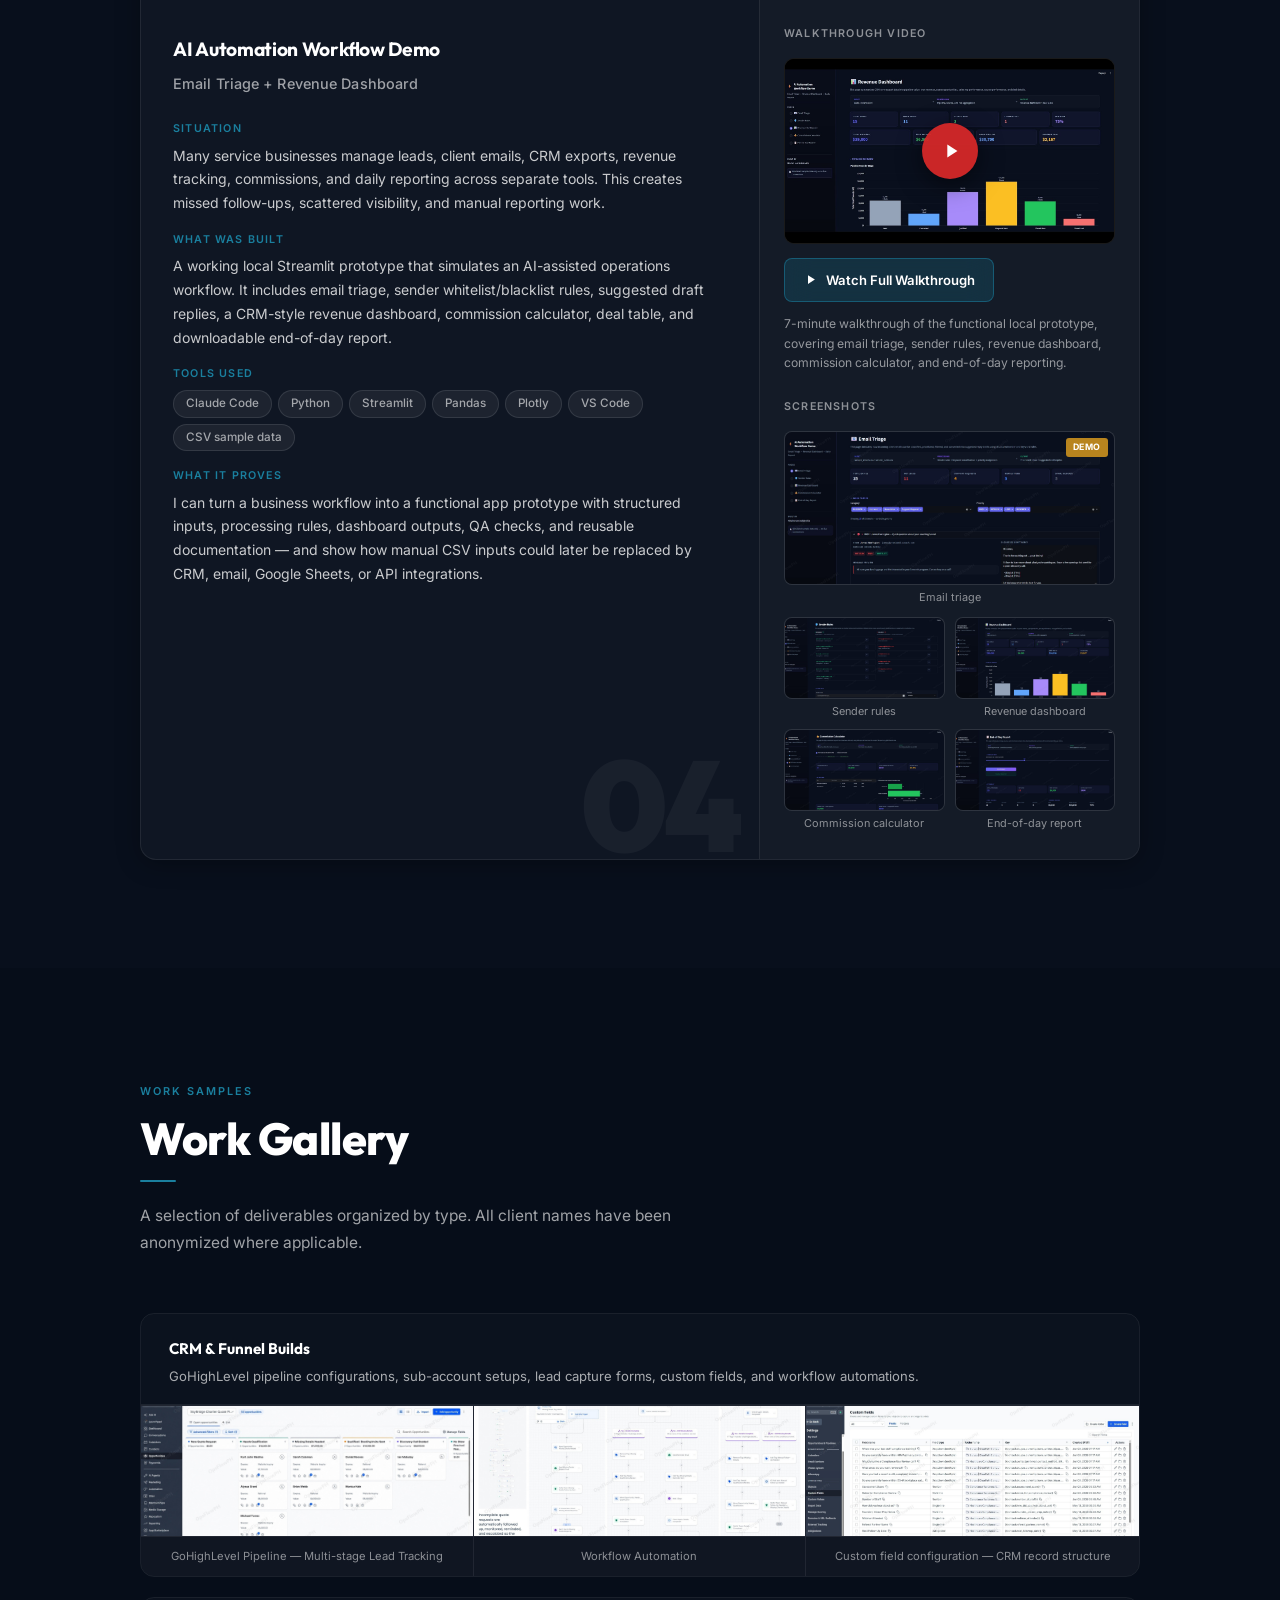
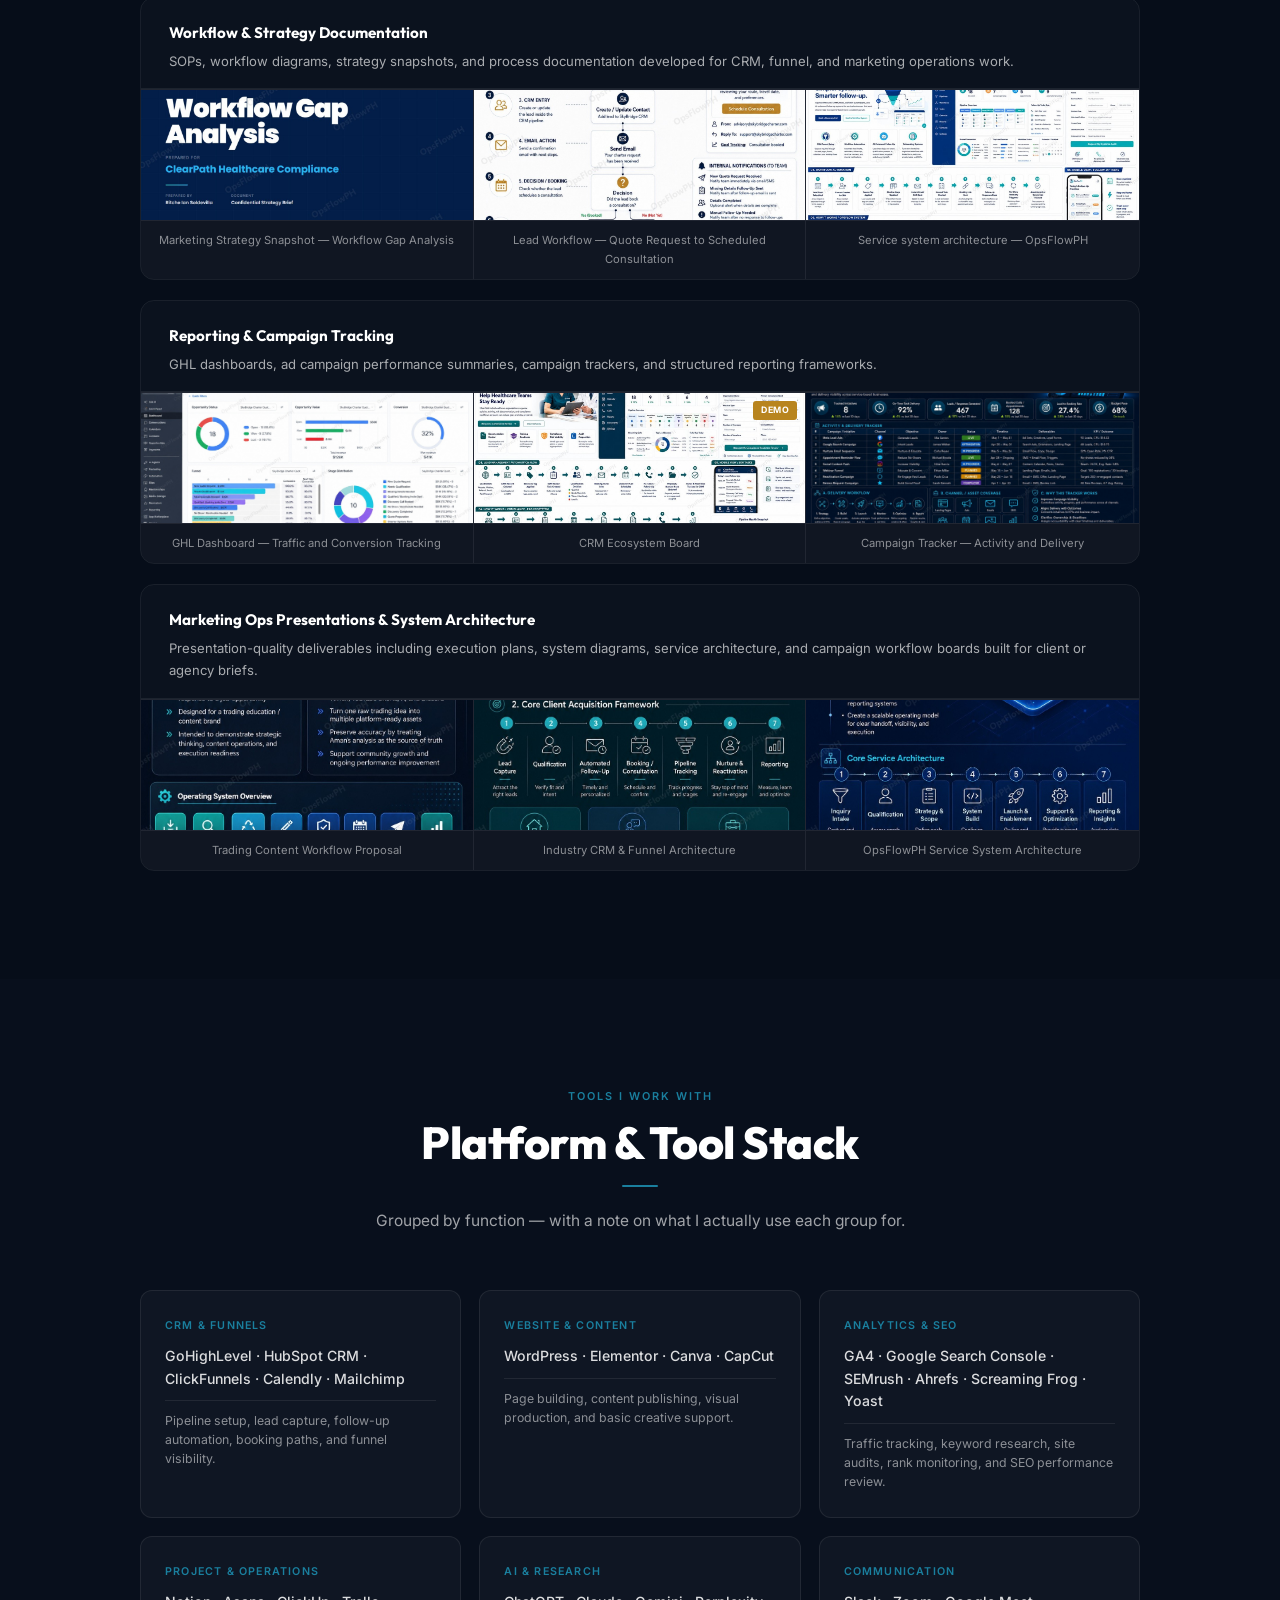
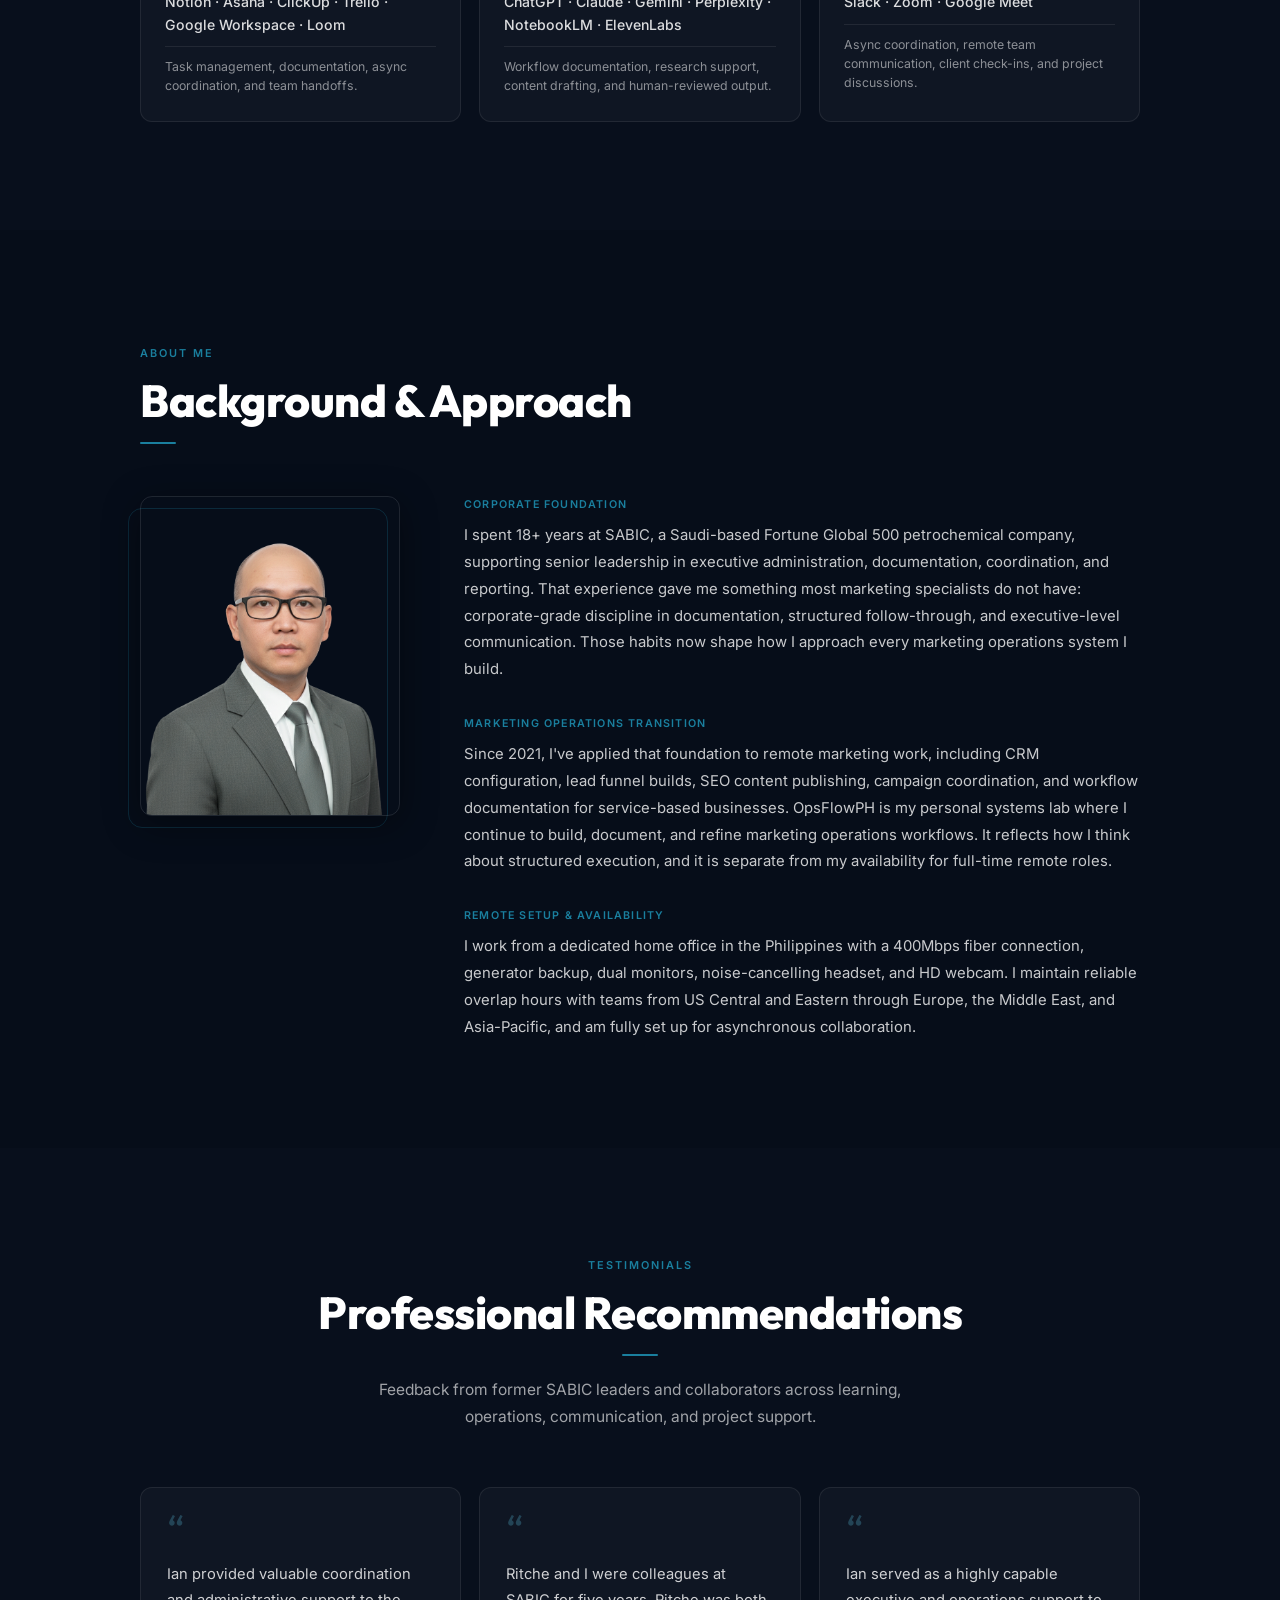
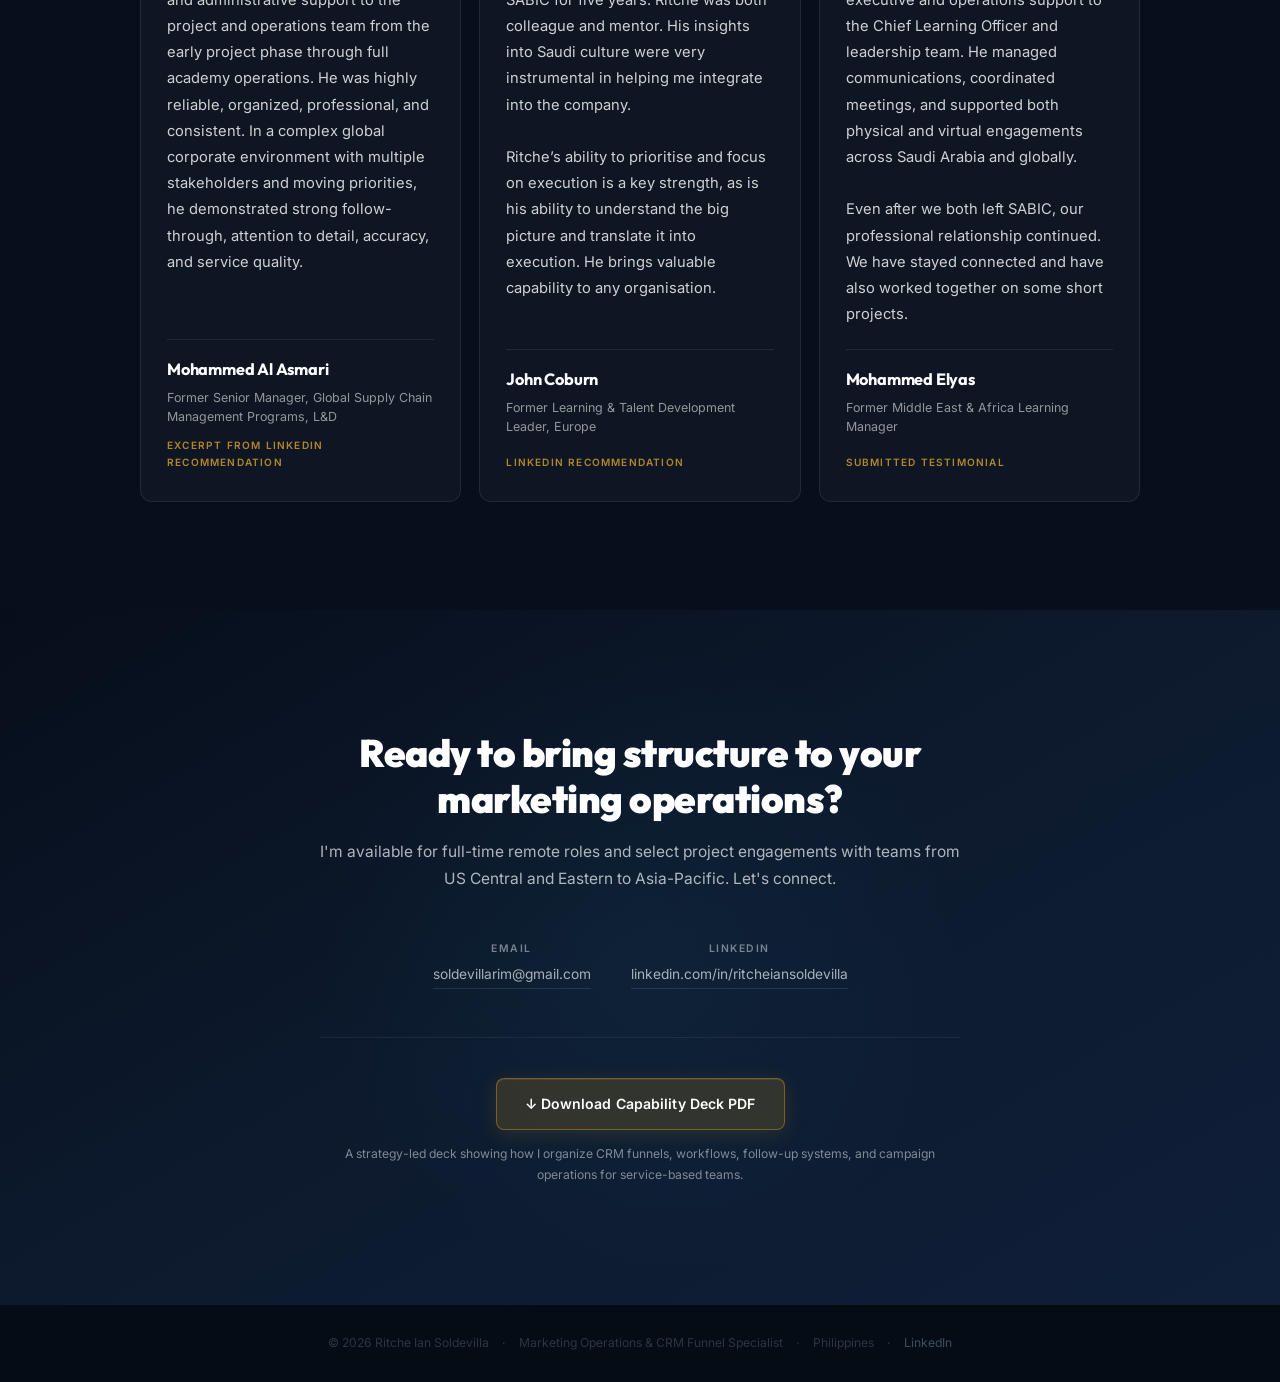
==== commit a2b0fe89: "Remove Book a Call calendar embed; keep recruiter-facing hire-me framing" ====
--- a/index.html
+++ b/index.html
@@ -812,73 +812,6 @@
       color: rgba(196,146,46,0.9);
     }
 
-    /* ── BOOK A CALL ──────────────────────────────── */
-    #book {
-      position: relative;
-      background: #070E1B;
-      border-top: 1px solid rgba(255,255,255,0.05);
-      padding: 108px 40px 40px;
-      overflow: hidden;
-    }
-    #book::after {
-      content: '';
-      position: absolute;
-      width: 620px; height: 620px;
-      background: radial-gradient(circle, rgba(184,132,30,0.07) 0%, transparent 65%);
-      top: 42%; left: 50%; transform: translate(-50%, -50%);
-      pointer-events: none;
-    }
-    .book-inner { max-width: 1000px; margin: 0 auto; padding-bottom: 16px; text-align: center; position: relative; z-index: 1; }
-    #book .heading-rule { margin-left: auto; margin-right: auto; }
-    .book-sub {
-      font-size: 0.97rem; color: rgba(255,255,255,0.62);
-      line-height: 1.75; margin: 0 auto 22px; max-width: 640px;
-    }
-    .book-meta {
-      display: flex; justify-content: center; flex-wrap: wrap;
-      gap: 10px 26px; margin-bottom: 42px;
-    }
-    .book-meta span {
-      font-size: 0.8rem; color: rgba(255,255,255,0.58);
-      display: inline-flex; align-items: center; gap: 8px;
-    }
-    .book-meta span::before {
-      content: ''; width: 5px; height: 5px; border-radius: 50%;
-      background: var(--gold); display: inline-block; flex: none;
-    }
-    /* Embed frame — holds the Google or Cal.com widget */
-    .book-embed {
-      position: relative;
-      background: rgba(255,255,255,0.02);
-      border: 1px solid rgba(255,255,255,0.08);
-      border-radius: 16px;
-      padding: 14px;
-      box-shadow: 0 20px 60px rgba(0,0,0,0.35), inset 0 1px 0 rgba(255,255,255,0.05);
-      overflow: hidden;
-    }
-    .book-embed iframe { width: 100% !important; min-height: 360px; border: 0; border-radius: 10px; display: block; }
-    /* Placeholder shown until a real embed snippet is pasted in */
-    .book-placeholder {
-      display: flex; flex-direction: column; align-items: center; justify-content: center;
-      gap: 14px; text-align: center;
-      min-height: 432px; padding: 40px 32px;
-      border: 1px dashed rgba(255,255,255,0.14);
-      border-radius: 10px;
-    }
-    .book-placeholder svg { width: 46px; height: 46px; stroke: var(--gold); opacity: 0.85; }
-    .book-ph-title {
-      font-family: 'Outfit', sans-serif; font-weight: 700;
-      font-size: 1.05rem; color: rgba(255,255,255,0.82);
-    }
-    .book-ph-note { font-size: 0.82rem; max-width: 440px; line-height: 1.7; color: rgba(255,255,255,0.5); }
-    .book-fallback { margin-top: 26px; font-size: 0.83rem; color: rgba(255,255,255,0.5); }
-    .book-fallback a {
-      color: rgba(255,255,255,0.82);
-      border-bottom: 1px solid rgba(184,132,30,0.5);
-      padding-bottom: 1px; transition: color 0.2s, border-color 0.2s;
-    }
-    .book-fallback a:hover { color: var(--white); border-color: var(--gold); opacity: 1; }
-
     /* ── CONTACT ──────────────────────────────────── */
     #contact {
       position: relative;
@@ -1072,9 +1005,7 @@
     @media (max-width: 768px) {
       .container, .section { padding-left: 24px; padding-right: 24px; }
       .section { padding-top: 64px; padding-bottom: 64px; }
-      .sticky-nav, #hero, #trust-bar, #book, #contact, #footer { padding-left: 24px; padding-right: 24px; }
-      #book { padding-top: 64px; padding-bottom: 36px; }
-      .book-embed iframe { min-height: 360px; }
+      .sticky-nav, #hero, #trust-bar, #contact, #footer { padding-left: 24px; padding-right: 24px; }
 
       /* Nav */
       .nav-hamburger { display: flex; }
@@ -1129,7 +1060,7 @@
 
     @media (max-width: 480px) {
       .container, .section { padding-left: 16px; padding-right: 16px; }
-      .sticky-nav, #hero, #trust-bar, #book, #contact, #footer { padding-left: 16px; padding-right: 16px; }
+      .sticky-nav, #hero, #trust-bar, #contact, #footer { padding-left: 16px; padding-right: 16px; }
 
       .hero-name { font-size: 2.1rem; }
       .hero-ctas { flex-direction: column; align-items: stretch; }
@@ -1162,8 +1093,7 @@
     <a href="#work">Work</a>
     <a href="#tools">Tools</a>
     <a href="#about">About</a>
-    <a href="#contact">Contact</a>
-    <a href="#book" class="m-cta">Book a Call</a>
+    <a href="#contact" class="m-cta">Hire Me</a>
   </div>
 
   <!-- NAV -->
@@ -1174,8 +1104,7 @@
       <a href="#work">Work</a>
       <a href="#tools">Tools</a>
       <a href="#about">About</a>
-      <a href="#contact">Contact</a>
-      <a href="#book" class="nav-cta">Book a Call</a>
+      <a href="#contact" class="nav-cta">Hire Me</a>
     </div>
     <button class="nav-hamburger" id="hamburger" aria-label="Toggle menu">
       <span></span><span></span><span></span>
@@ -2030,46 +1959,6 @@
   </section>
 
   <!-- ════════════════ CONTACT ════════════════ -->
-  <!-- ════════════════ BOOK A CALL ════════════════ -->
-  <section id="book">
-    <div class="book-inner" data-reveal>
-      <div class="label label-gold center">Book a Call</div>
-      <h2 class="heading">Grab a time that works for you</h2>
-      <span class="heading-rule"></span>
-      <p class="book-sub">Pick a slot below for a short intro call. We'll talk through your CRM, funnel, or marketing-ops setup and where I can help. No prep needed.</p>
-      <div class="book-meta">
-        <span>30-minute intro call</span>
-        <span>Google Meet link sent on booking</span>
-        <span>Your time zone, auto-detected</span>
-      </div>
-
-      <div class="book-embed">
-        <!-- Cal.com inline embed (event type: 30min). To swap to a different
-             calendar later, replace everything between the "begins"/"ends"
-             markers below with the new embed snippet. -->
-        <!-- Cal inline embed code begins -->
-        <div class="book-embed-frame" id="my-cal-inline-30min"></div>
-        <script type="text/javascript">
-          (function (C, A, L) { let p = function (a, ar) { a.q.push(ar); }; let d = C.document; C.Cal = C.Cal || function () { let cal = C.Cal; let ar = arguments; if (!cal.loaded) { cal.ns = {}; cal.q = cal.q || []; d.head.appendChild(d.createElement("script")).src = A; cal.loaded = true; } if (ar[0] === L) { const api = function () { p(api, arguments); }; const namespace = ar[1]; api.q = api.q || []; if(typeof namespace === "string"){cal.ns[namespace] = cal.ns[namespace] || api;p(cal.ns[namespace], ar);p(cal, ["initNamespace", namespace]);} else p(cal, ar); return;} p(cal, ar); }; })(window, "https://app.cal.com/embed/embed.js", "init");
-        Cal("init", "30min", {origin:"https://app.cal.com"});
-        Cal.config = Cal.config || {};
-        Cal.config.forwardQueryParams = true;
-
-          Cal.ns["30min"]("inline", {
-            elementOrSelector:"#my-cal-inline-30min",
-            config: {"layout":"month_view","useSlotsViewOnSmallScreen":"true","theme":"dark"},
-            calLink: "ritche-ian-soldevilla-jjthlc/30min",
-          });
-
-          Cal.ns["30min"]("ui", {"theme":"dark","cssVarsPerTheme":{"light":{"cal-brand":"#B8841E"},"dark":{"cal-brand":"#D89920"}},"hideEventTypeDetails":false,"layout":"month_view"});
-          </script>
-        <!-- Cal inline embed code ends -->
-      </div>
-
-      <p class="book-fallback">Prefer email? Reach me at <a href="mailto:soldevillarim@gmail.com">soldevillarim@gmail.com</a>.</p>
-    </div>
-  </section>
-
   <section id="contact">
     <div class="contact-inner" data-reveal>
       <h2 class="contact-hed">Ready to bring structure to your marketing operations?</h2>
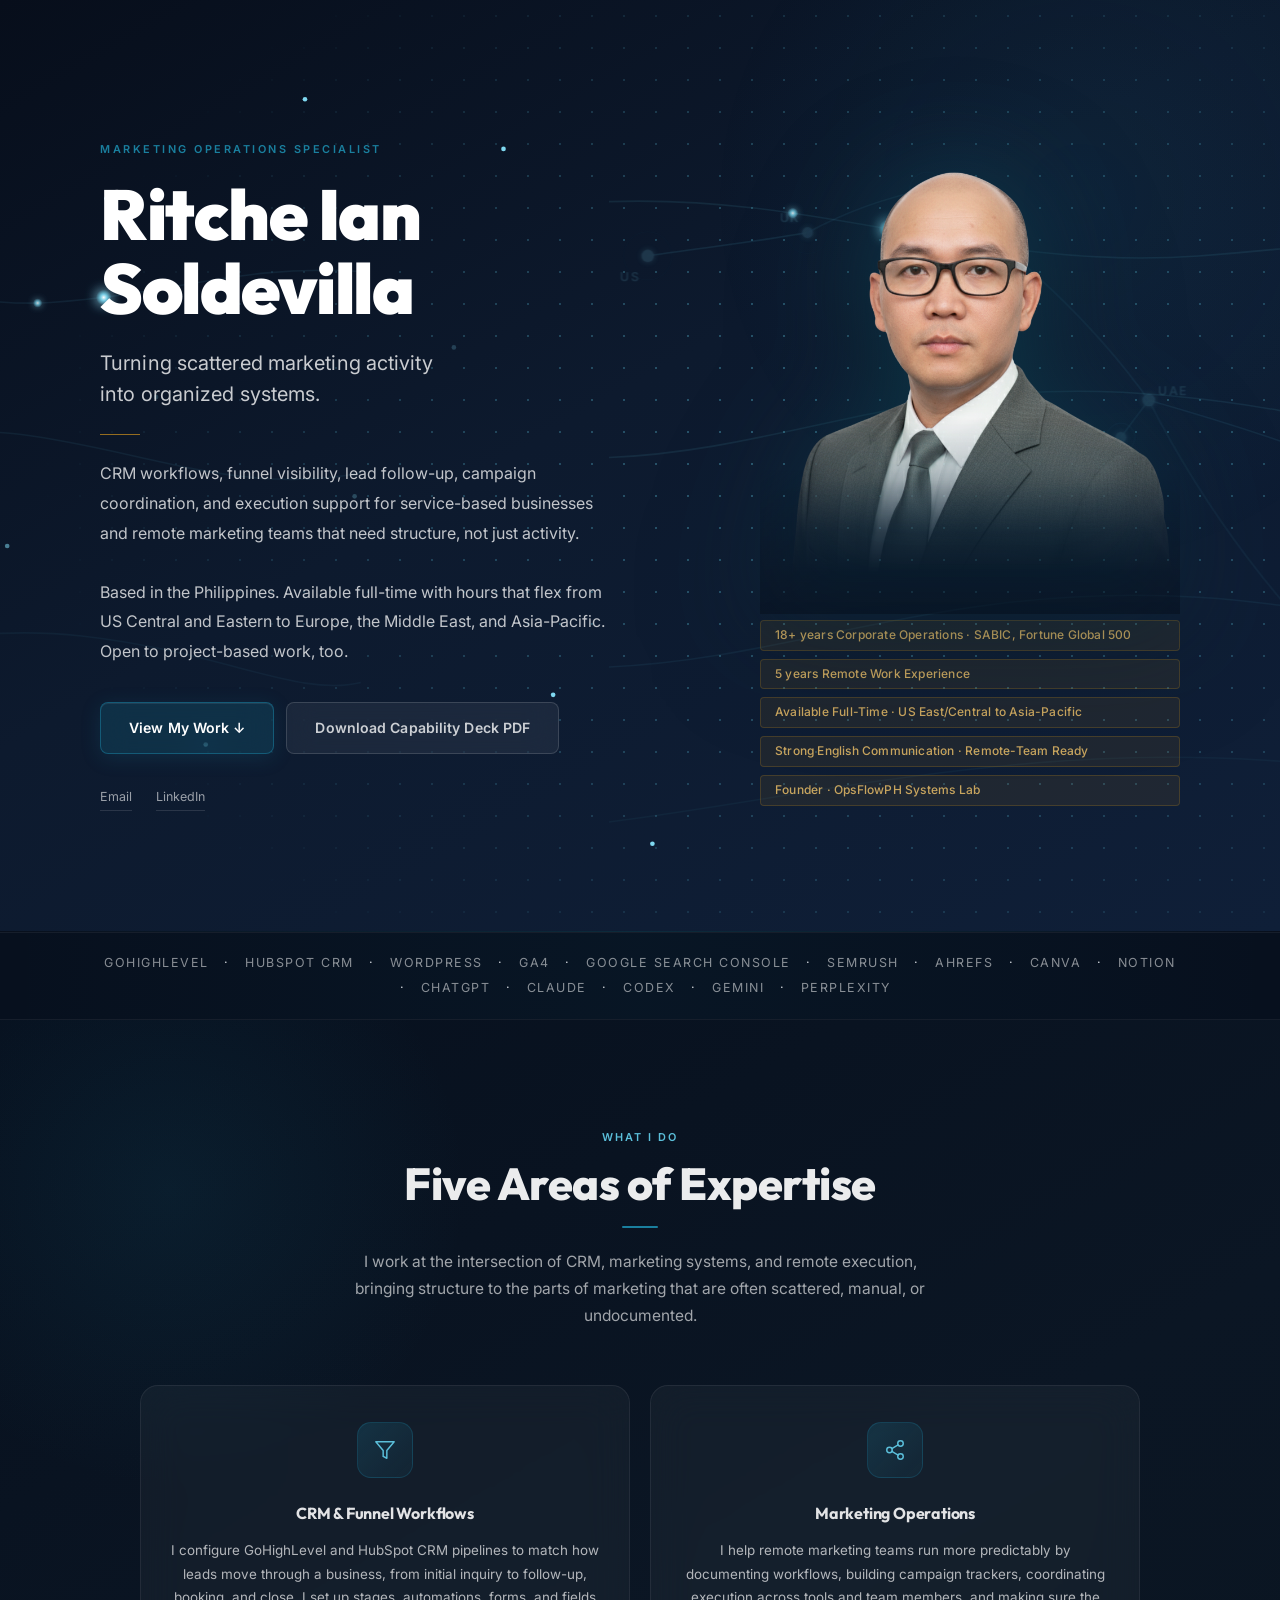
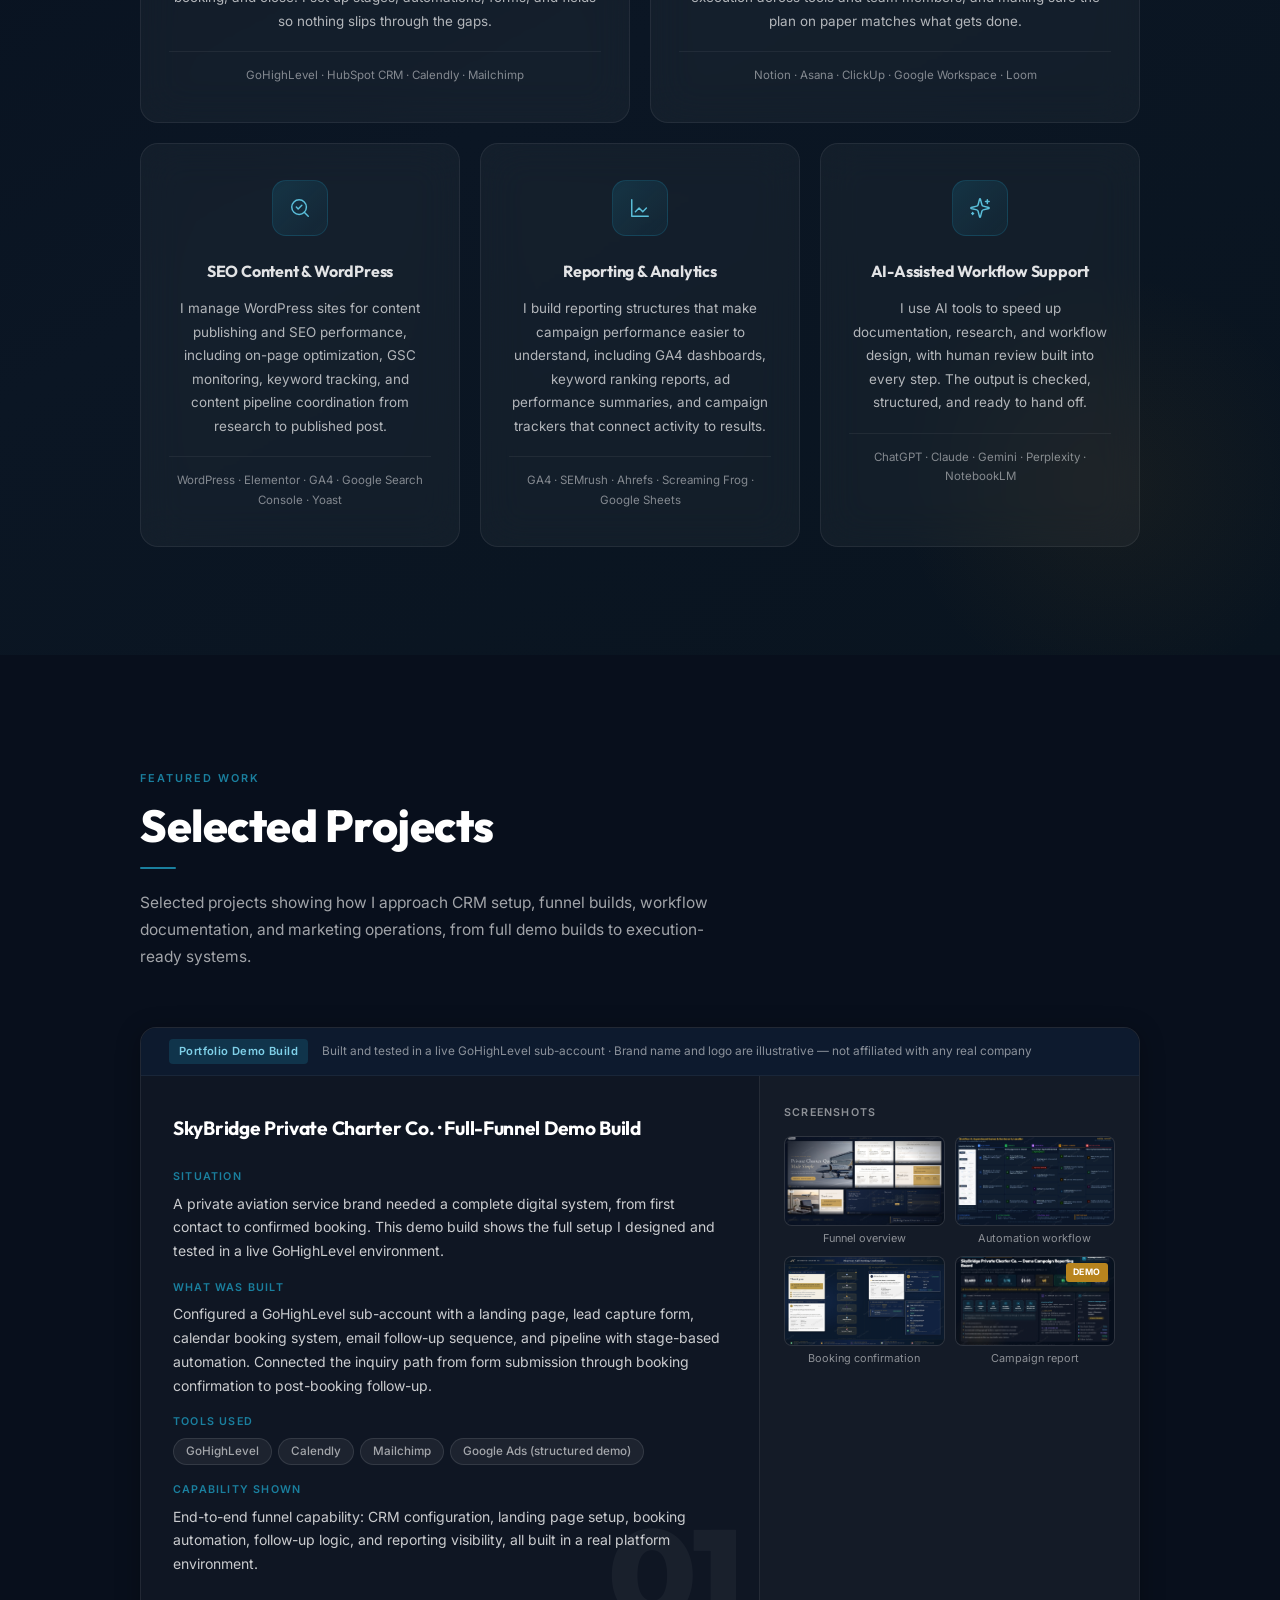
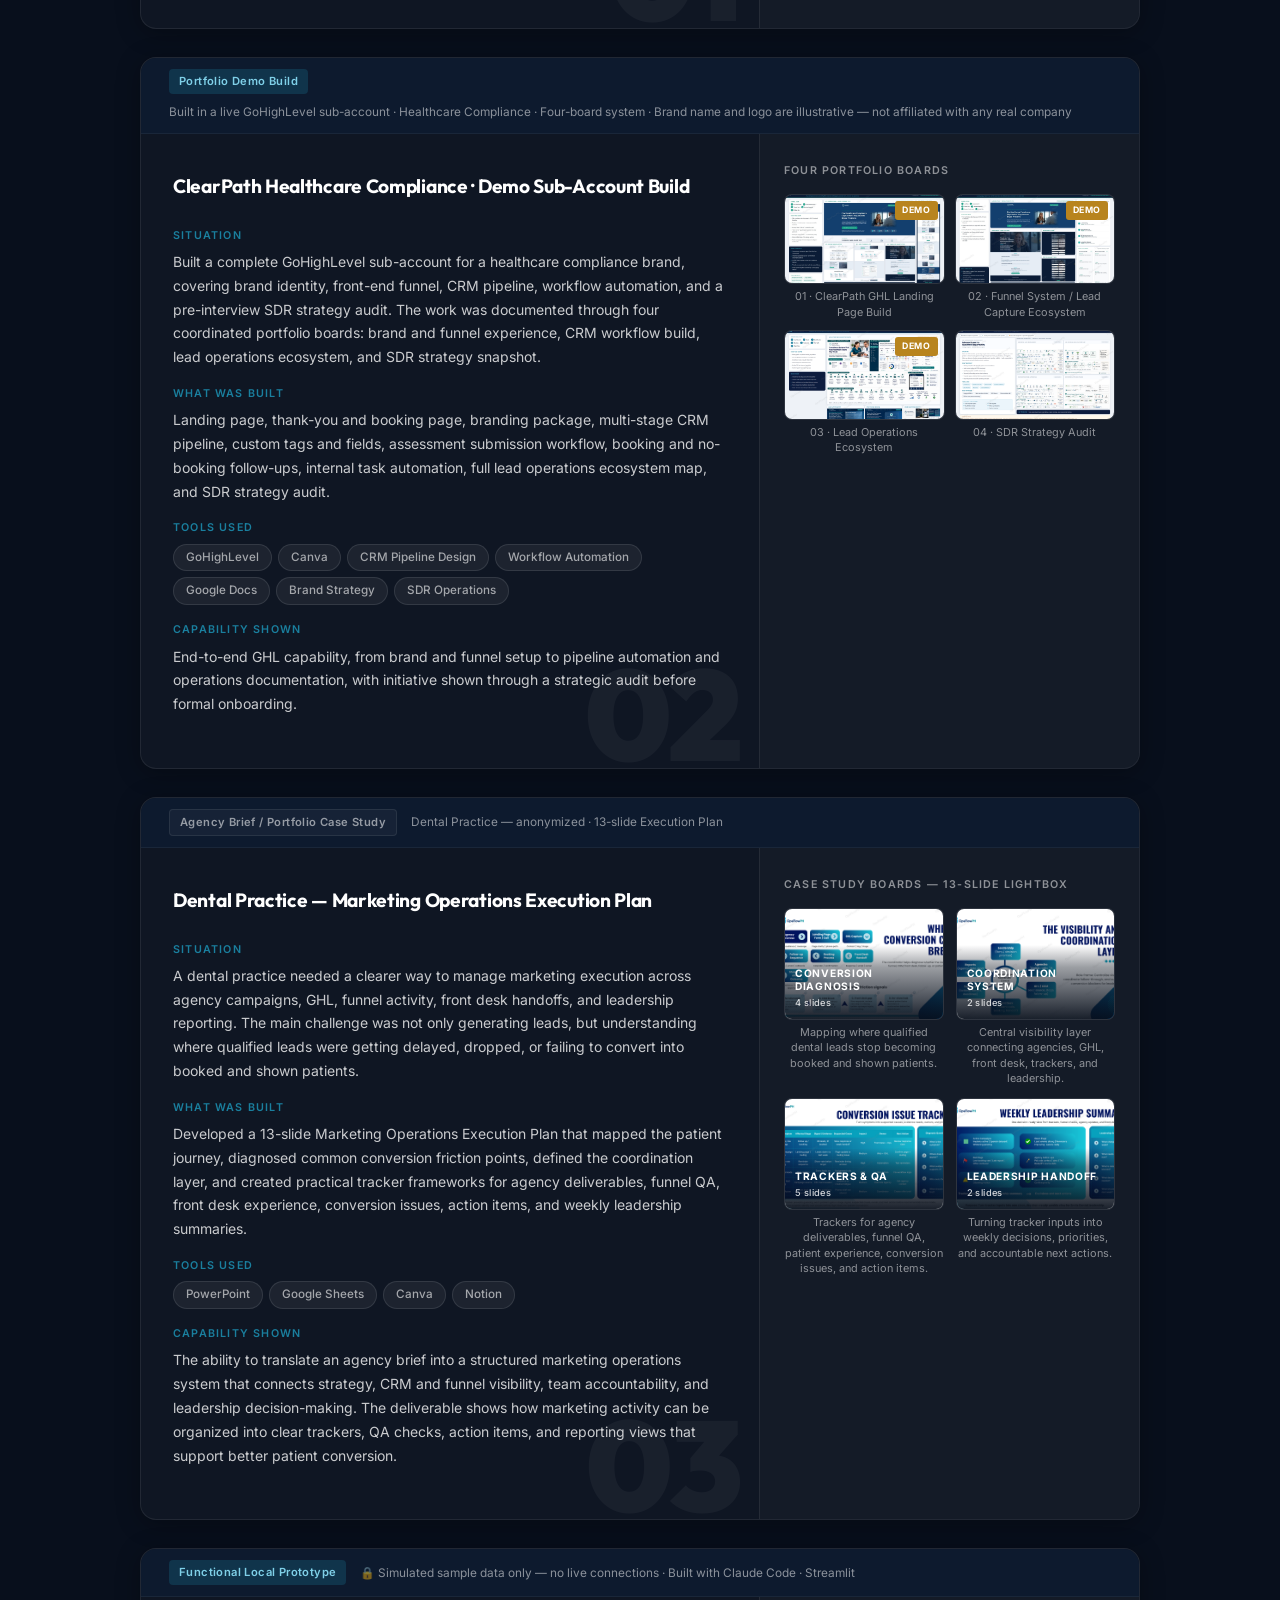
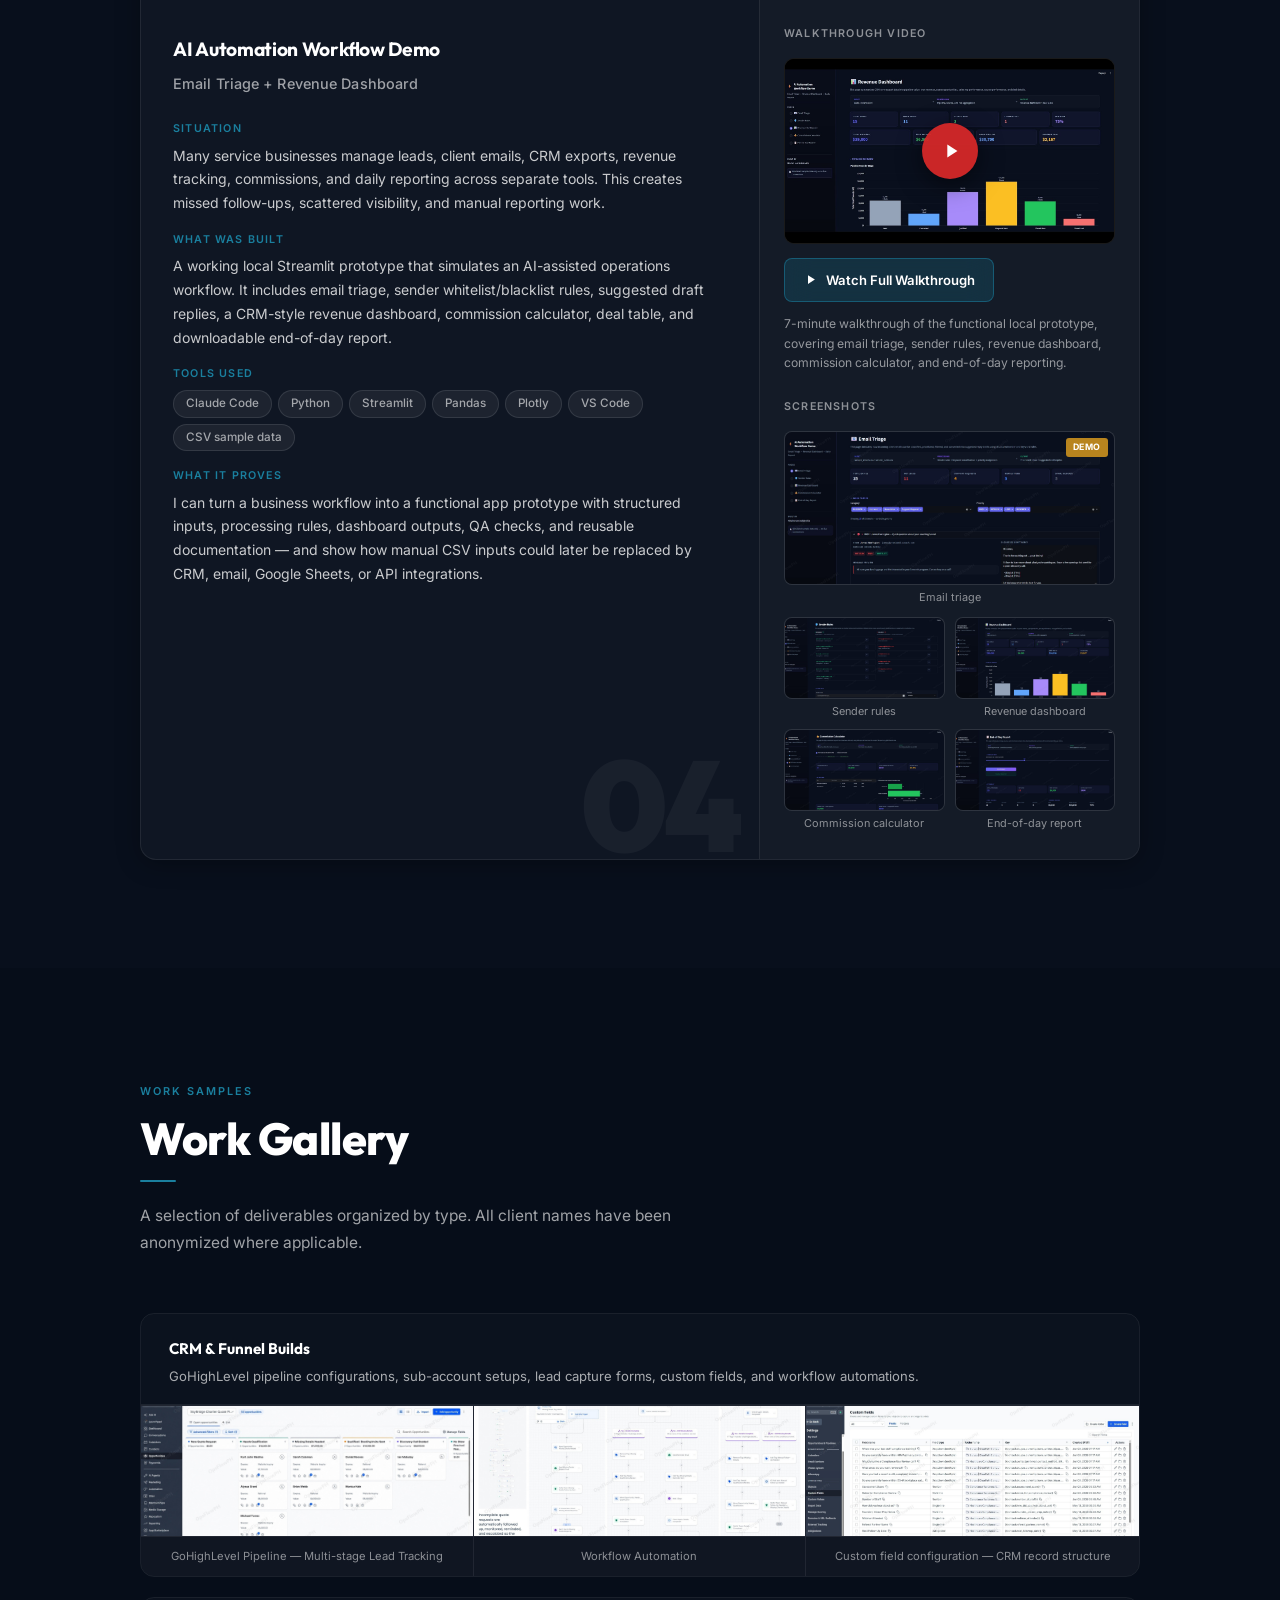
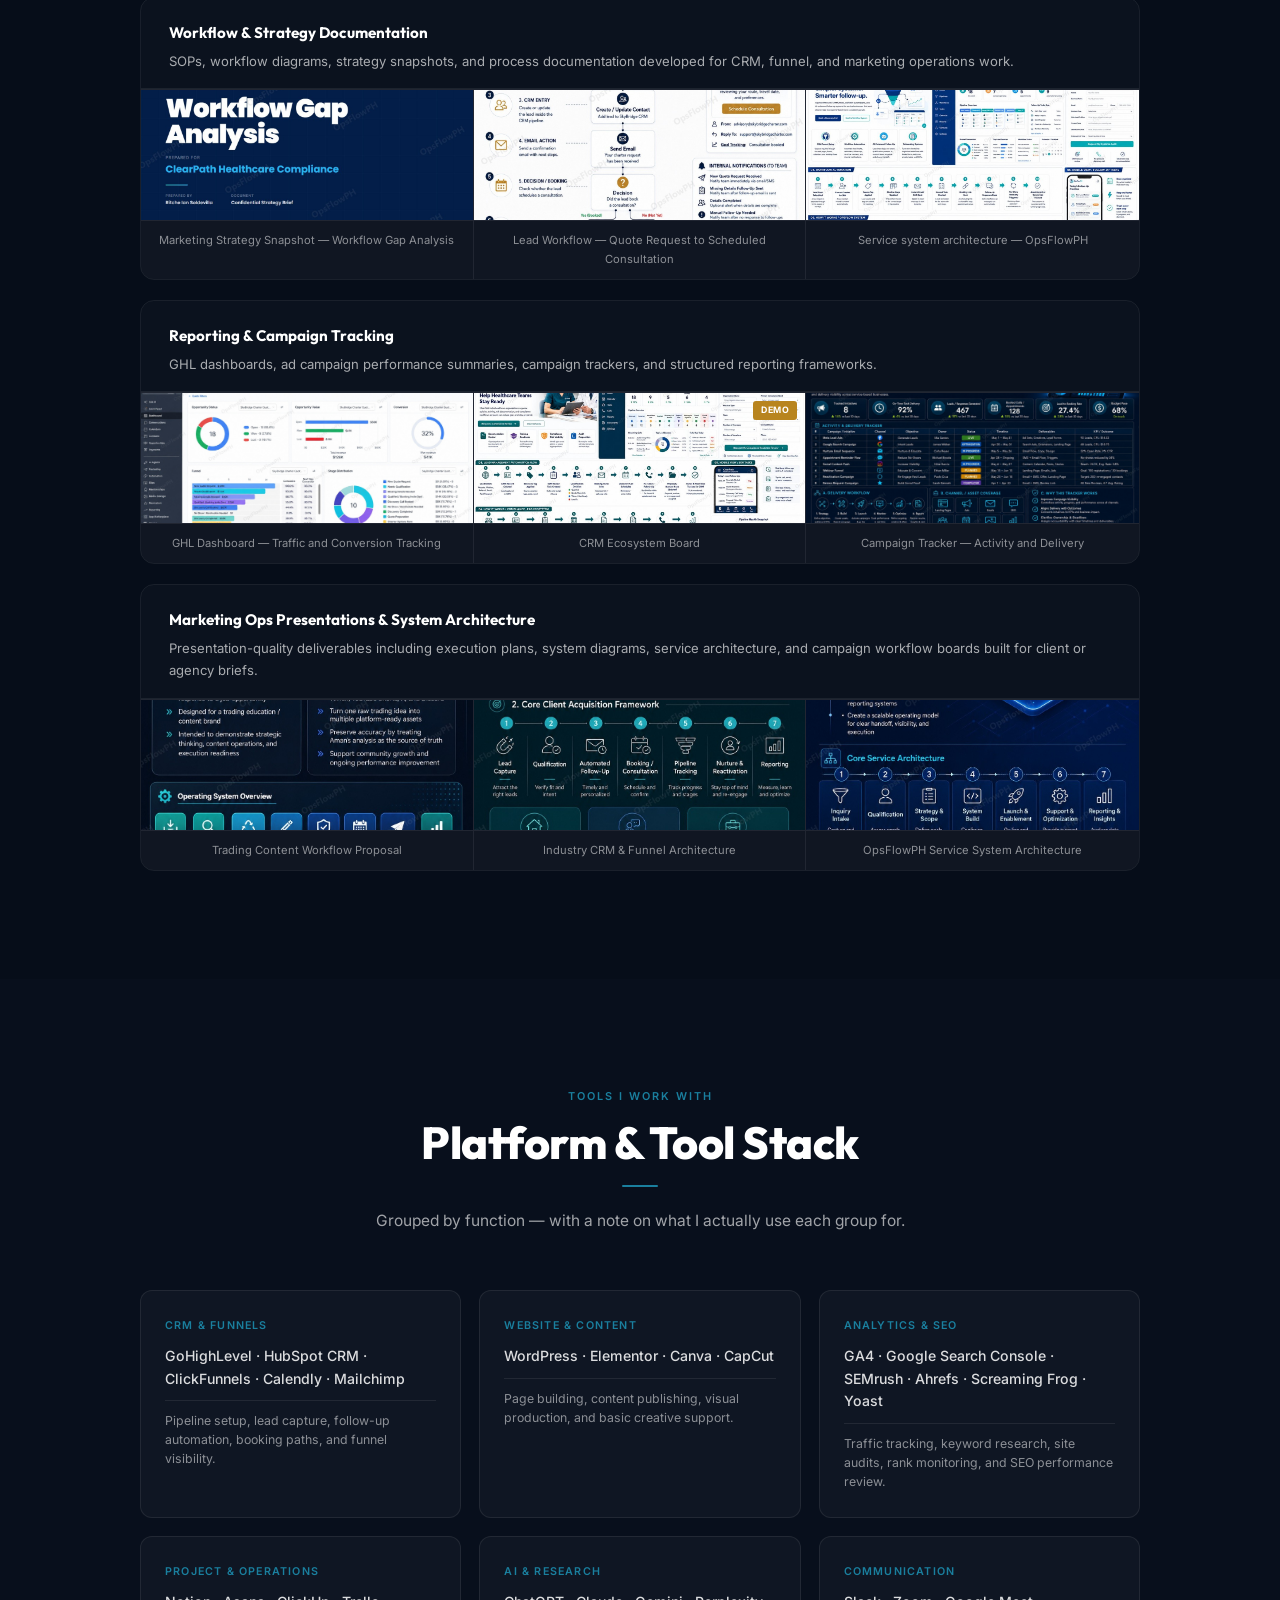
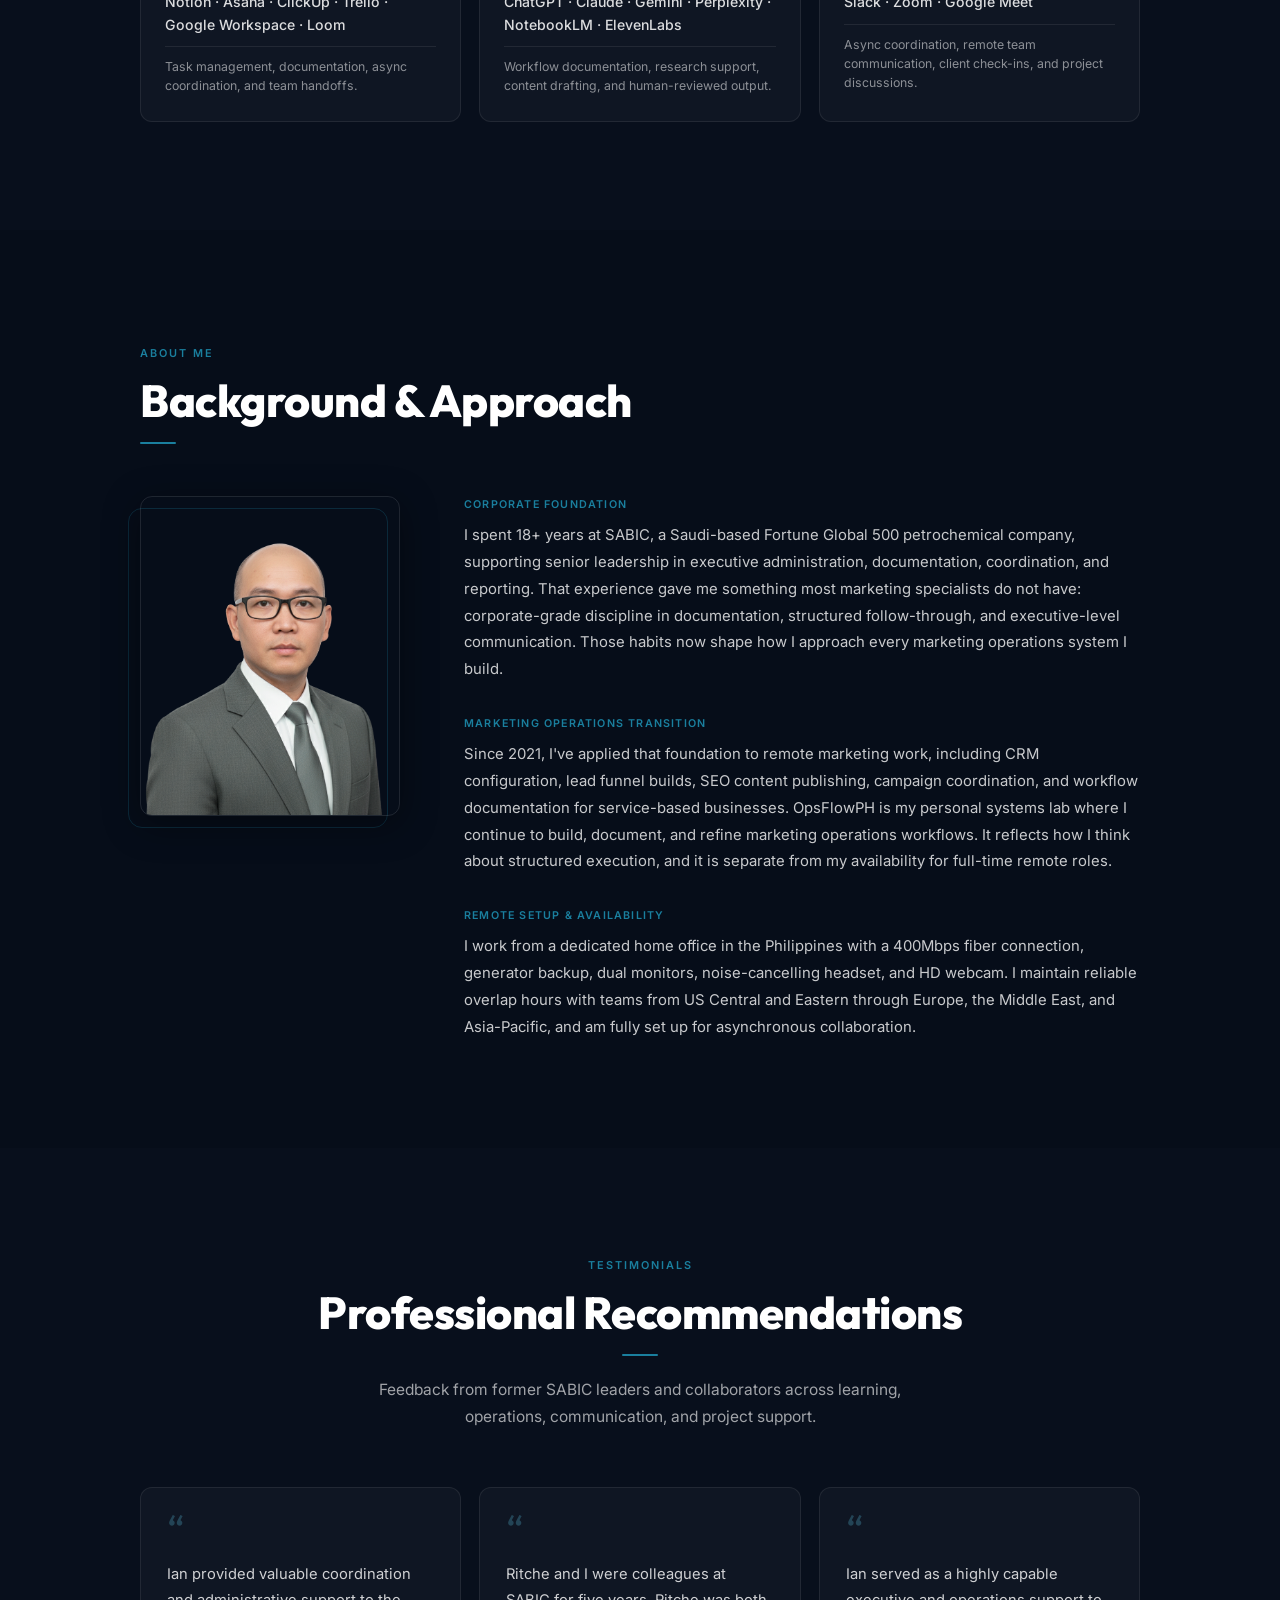
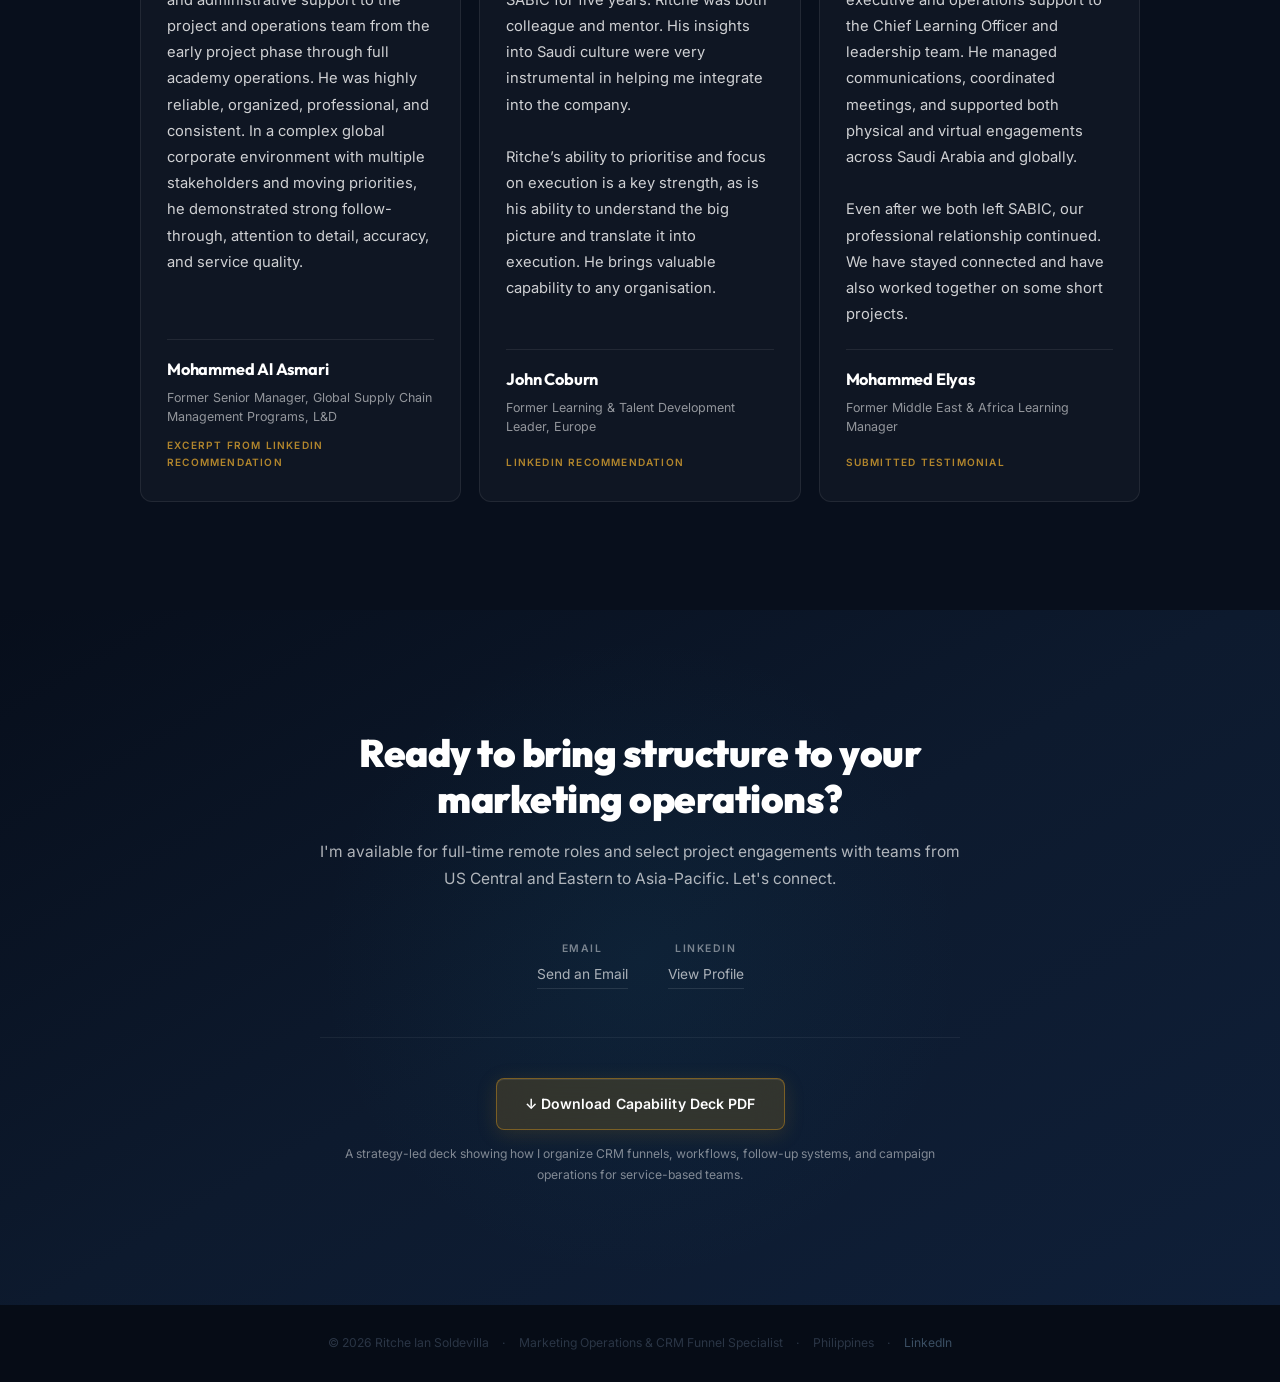
==== commit d510957c: "Harden email exposure and add security headers Hide plaintext email in hero and CTA sections, HTML-e" ====
--- a/index.html
+++ b/index.html
@@ -1339,7 +1339,7 @@
           <a href="https://drive.google.com/file/d/1o6Y7WpftJ2C_5EAWmjn_Fd7WYWBNopYA/view?usp=sharing" class="btn btn-ghost" target="_blank" rel="noopener">Download Capability Deck PDF</a>
         </div>
         <div class="hero-links">
-          <a href="mailto:soldevillarim@gmail.com">soldevillarim@gmail.com</a>
+          <a href="&#109;&#97;&#105;&#108;&#116;&#111;&#58;&#115;&#111;&#108;&#100;&#101;&#118;&#105;&#108;&#108;&#97;&#114;&#105;&#109;&#64;&#103;&#109;&#97;&#105;&#108;&#46;&#99;&#111;&#109;" rel="nofollow">Email</a>
           <a href="https://linkedin.com/in/ritcheiansoldevilla" target="_blank" rel="noopener">LinkedIn</a>
         </div>
       </div>
@@ -1966,11 +1966,11 @@
       <div class="contact-links">
         <div class="c-link">
           <span class="c-link-lbl">Email</span>
-          <a href="mailto:soldevillarim@gmail.com">soldevillarim@gmail.com</a>
+          <a href="&#109;&#97;&#105;&#108;&#116;&#111;&#58;&#115;&#111;&#108;&#100;&#101;&#118;&#105;&#108;&#108;&#97;&#114;&#105;&#109;&#64;&#103;&#109;&#97;&#105;&#108;&#46;&#99;&#111;&#109;" rel="nofollow">Send an Email</a>
         </div>
         <div class="c-link">
           <span class="c-link-lbl">LinkedIn</span>
-          <a href="https://linkedin.com/in/ritcheiansoldevilla" target="_blank" rel="noopener">linkedin.com/in/ritcheiansoldevilla</a>
+          <a href="https://linkedin.com/in/ritcheiansoldevilla" target="_blank" rel="noopener">View Profile</a>
         </div>
       </div>
       <hr class="contact-rule">
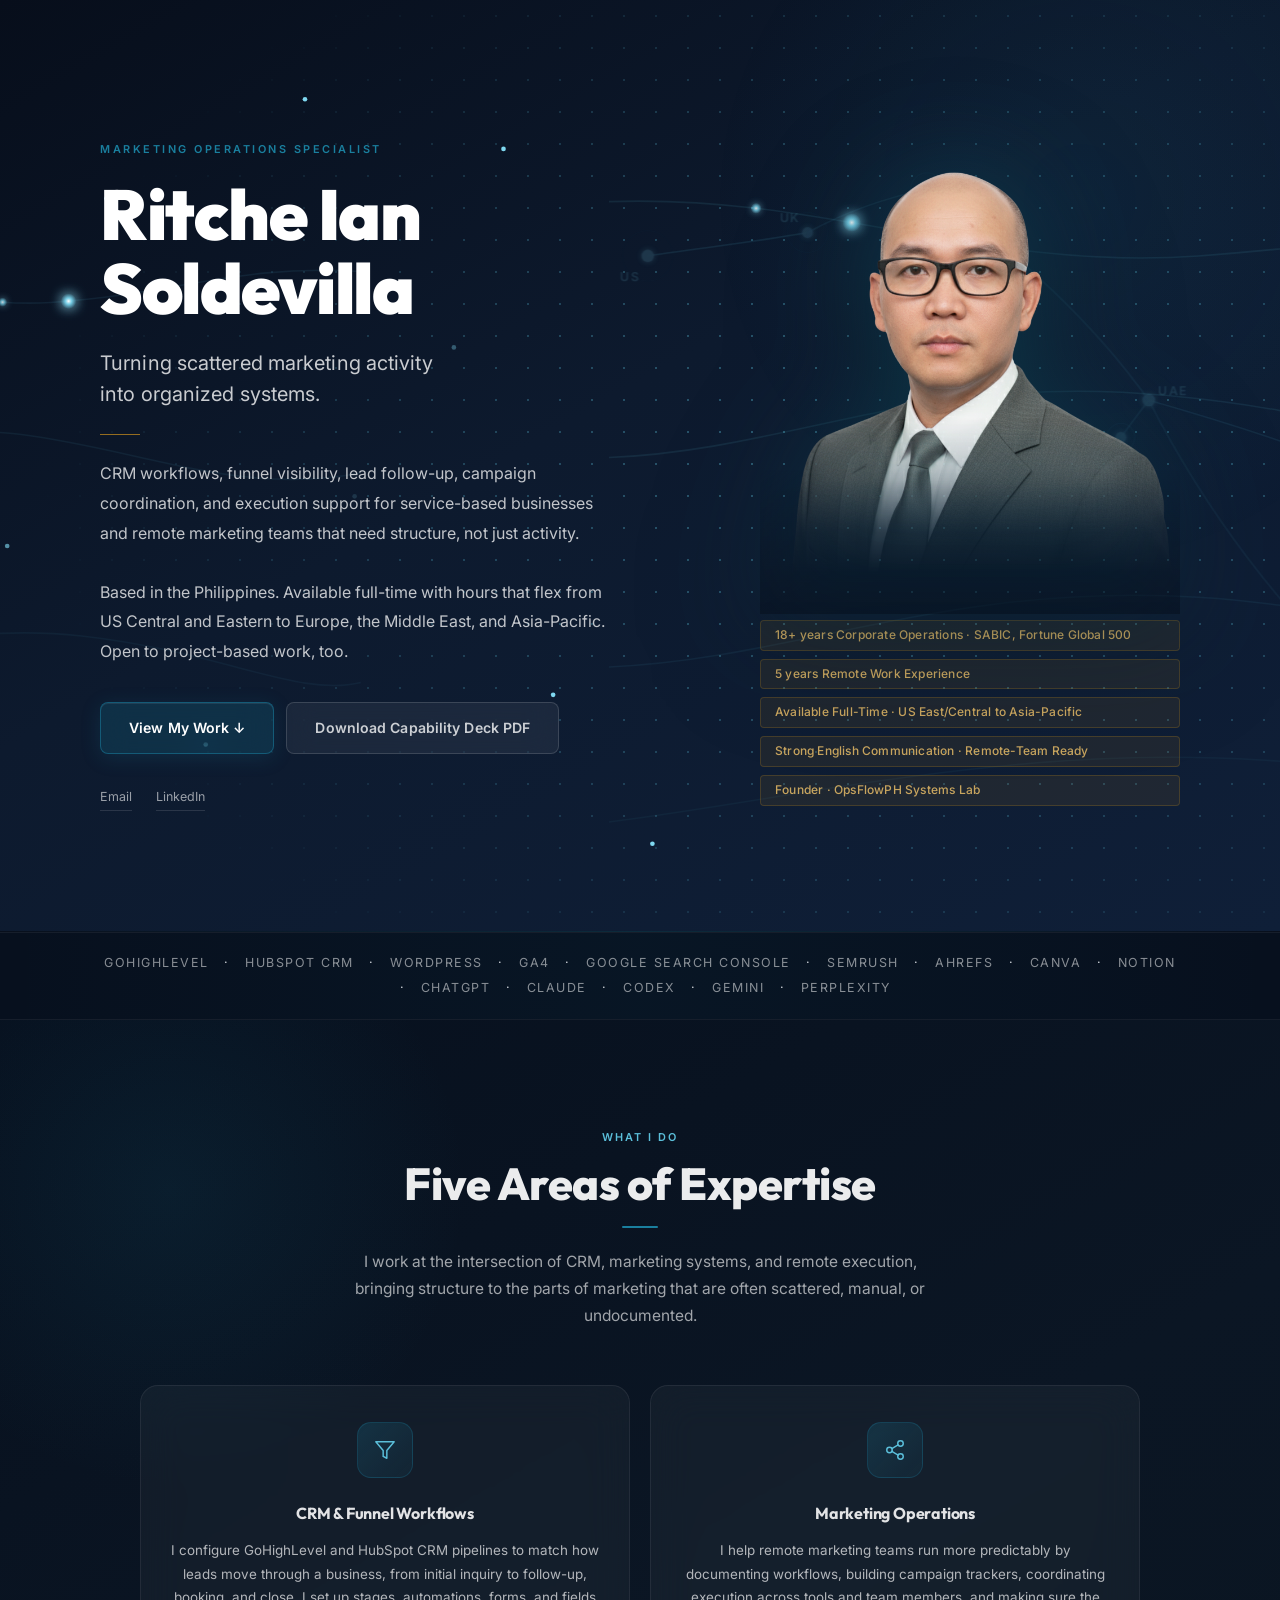
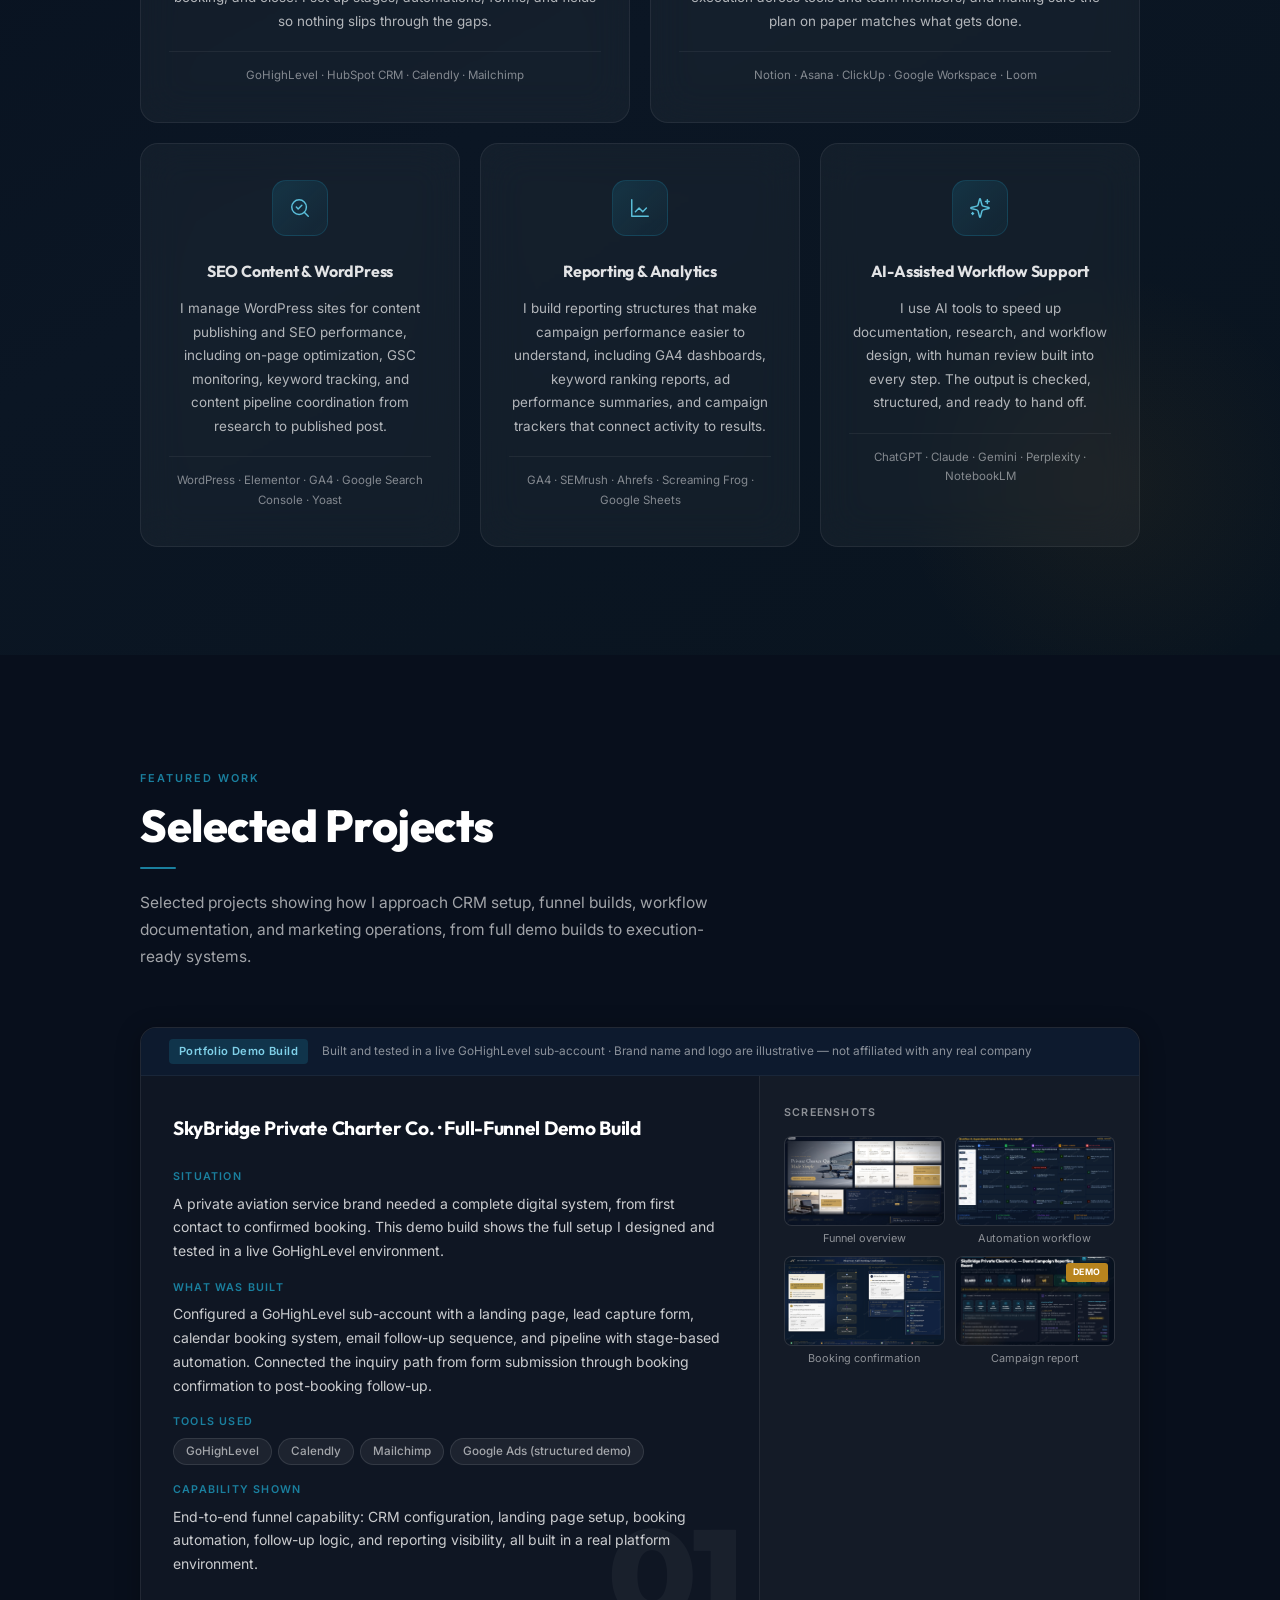
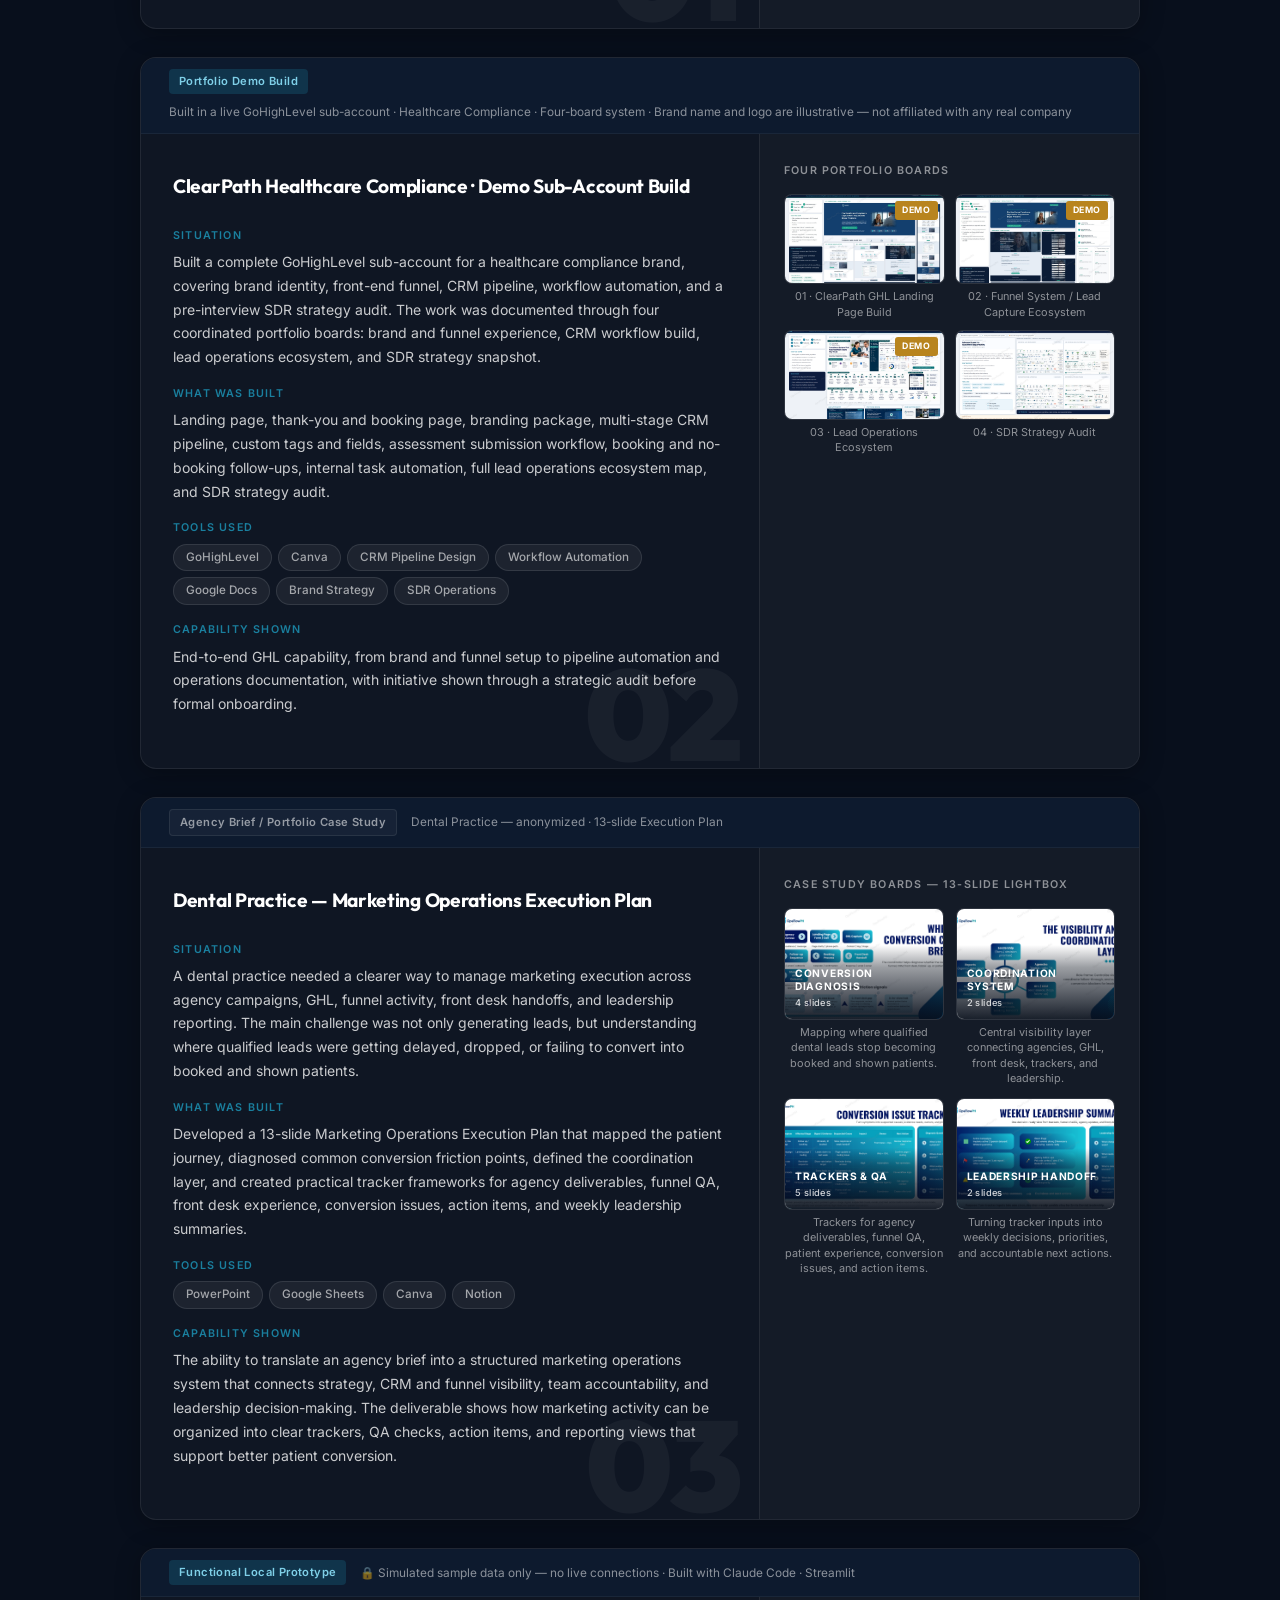
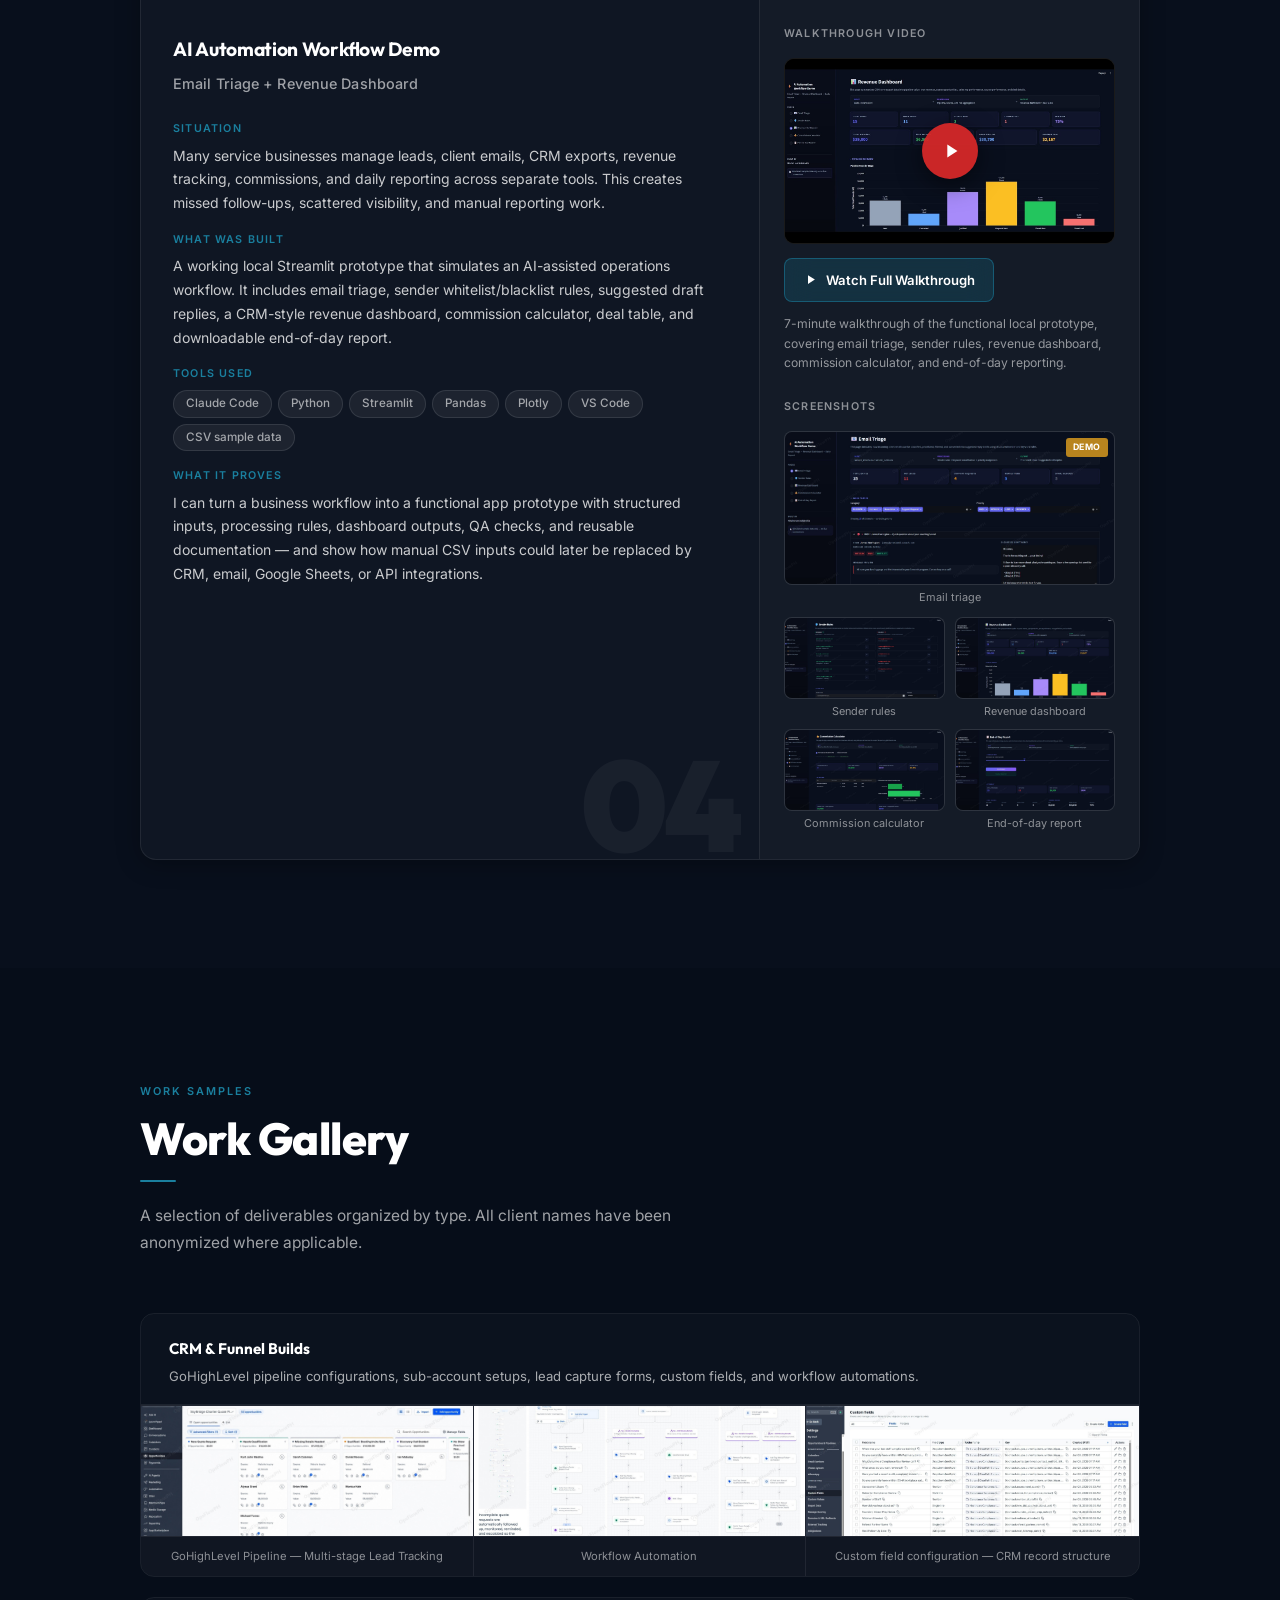
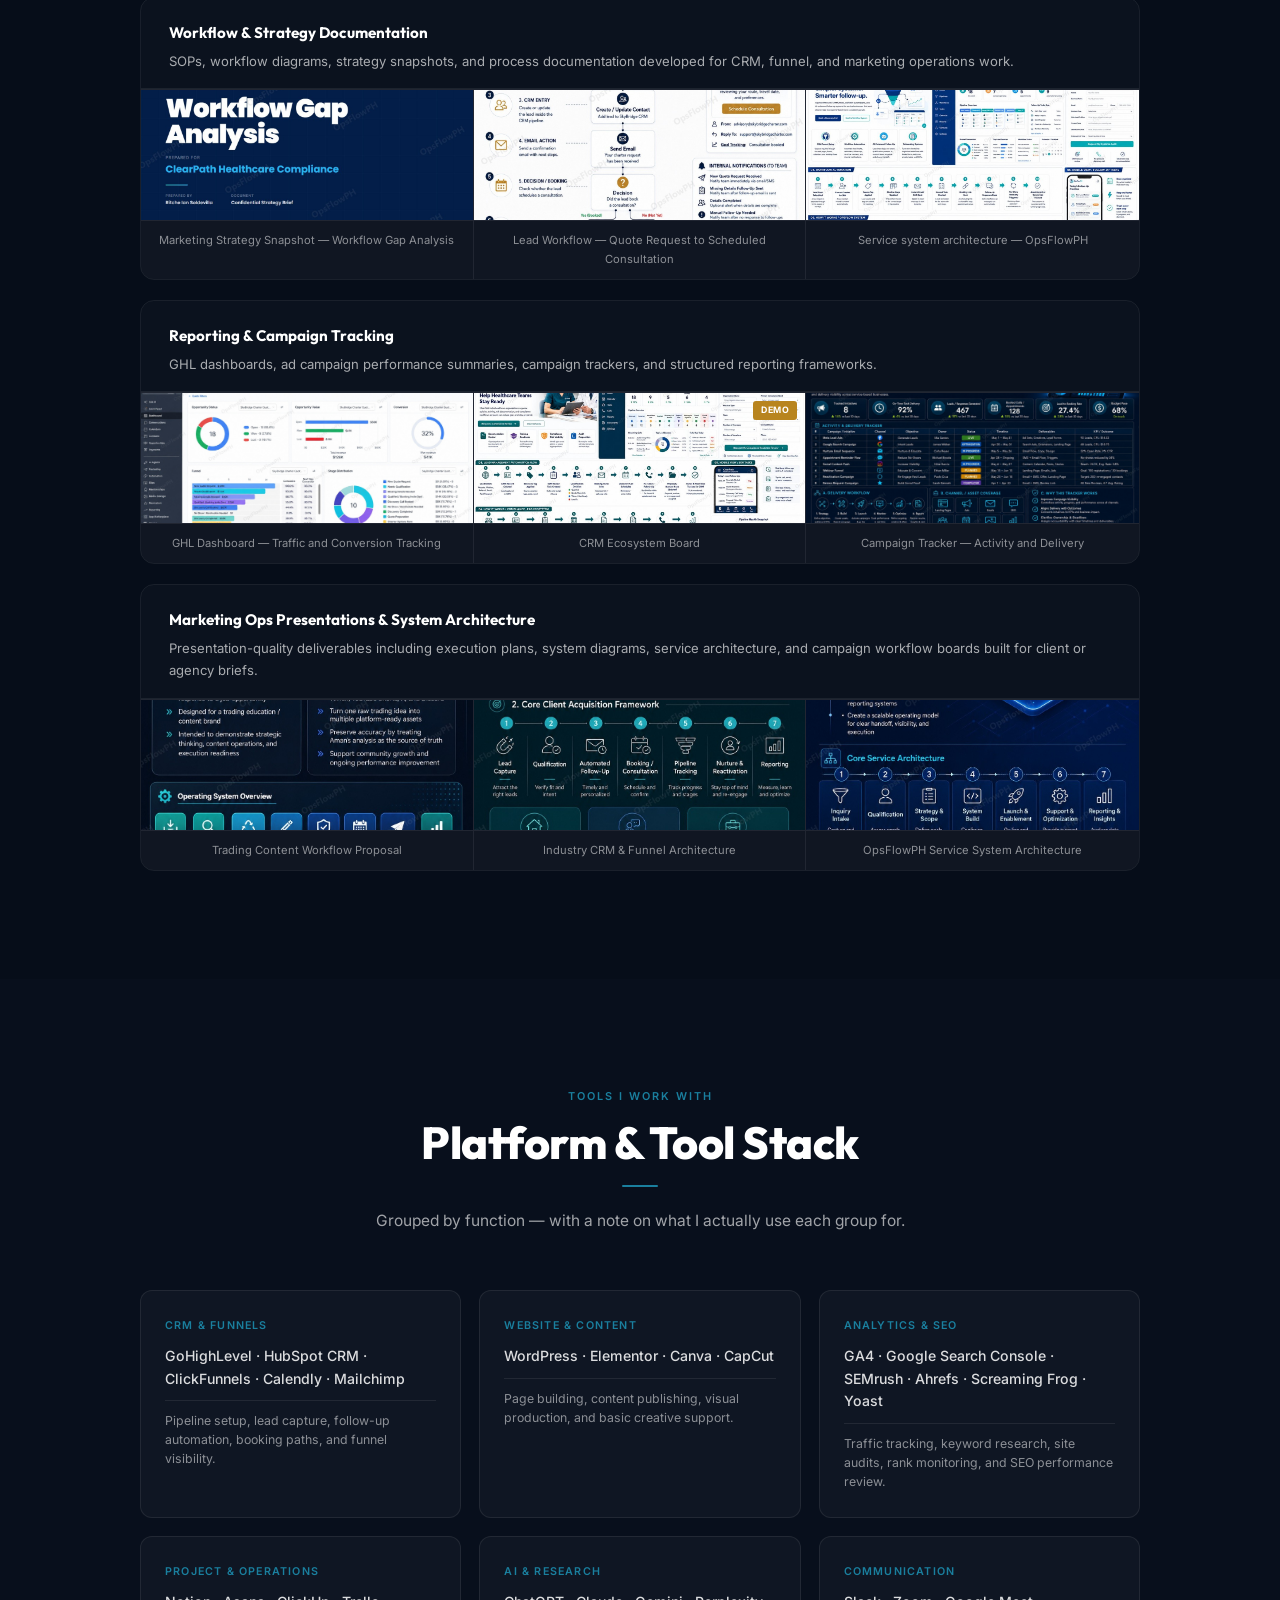
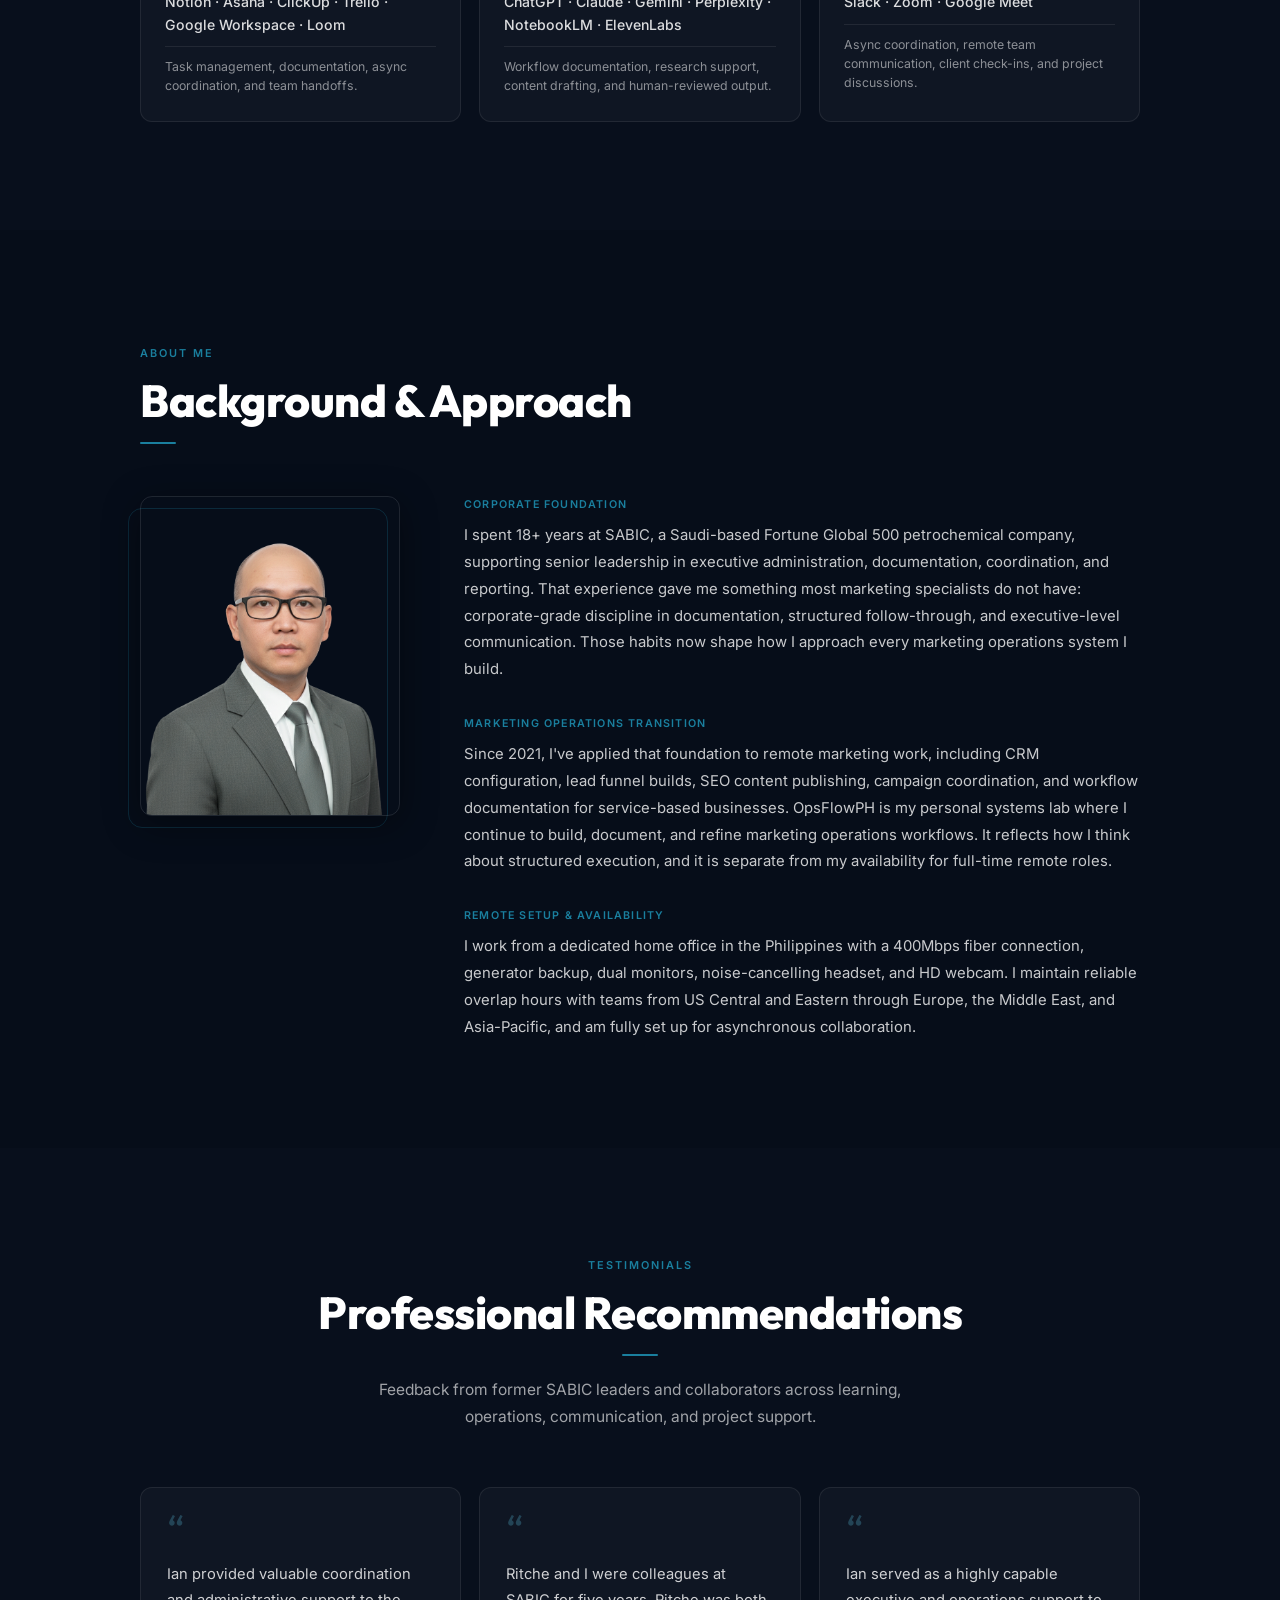
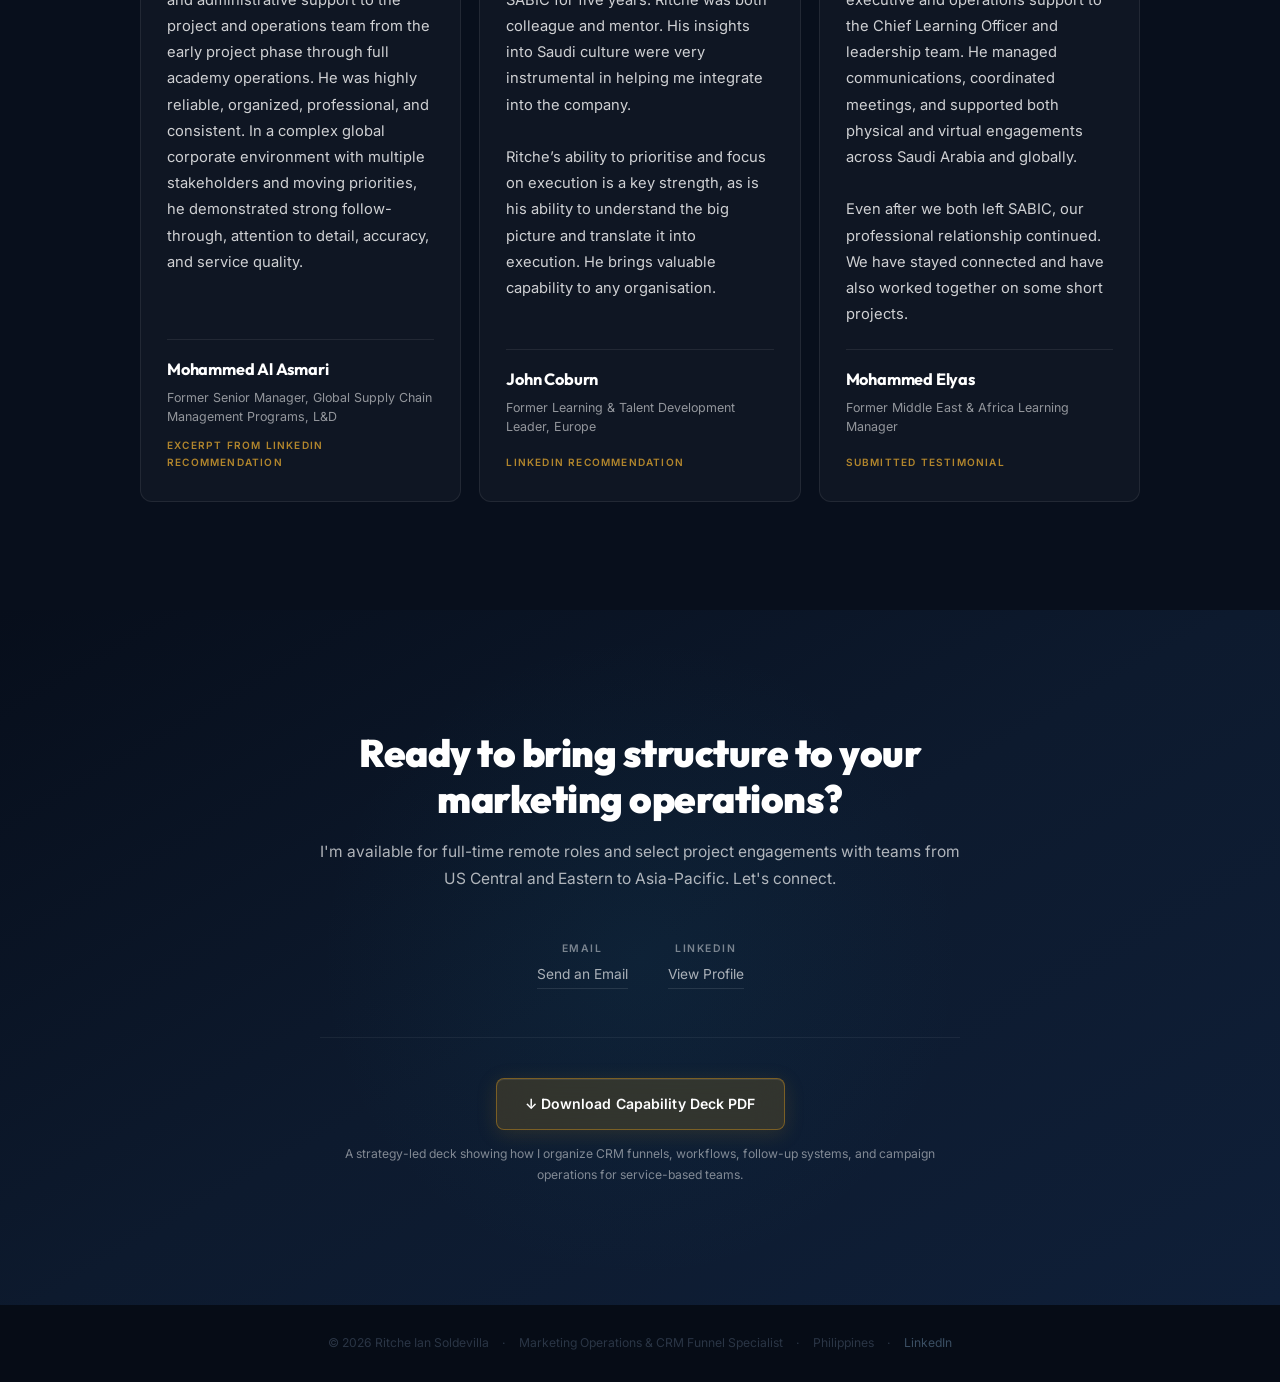
==== commit 67fc65d9: "Move inline scripts to external files, tighten CSP Extract the three inline <script> blocks (GA4 ini" ====
--- a/index.html
+++ b/index.html
@@ -6,12 +6,7 @@
 
   <!-- Google tag (gtag.js) -->
   <script async src="https://www.googletagmanager.com/gtag/js?id=G-BQPJWQ0ZY5"></script>
-  <script>
-    window.dataLayer = window.dataLayer || [];
-    function gtag(){dataLayer.push(arguments);}
-    gtag('js', new Date());
-    gtag('config', 'G-BQPJWQ0ZY5');
-  </script>
+  <script src="gtag-init.js"></script>
 
   <title>Ritche Ian Soldevilla — Marketing Operations Specialist</title>
   <link rel="canonical" href="https://ritcheiansoldevilla.com/">
@@ -2014,240 +2009,9 @@
     </p>
   </footer>
 
-  <script>
-    // Sticky nav
-    const nav  = document.getElementById('sticky-nav');
-    const hero = document.getElementById('hero');
-    window.addEventListener('scroll', () => {
-      nav.classList.toggle('visible', window.scrollY > hero.offsetTop + hero.offsetHeight - 80);
-    });
-
-    // Smooth scroll
-    document.querySelectorAll('a[href^="#"]').forEach(a => {
-      a.addEventListener('click', e => {
-        const t = document.querySelector(a.getAttribute('href'));
-        if (t) { e.preventDefault(); t.scrollIntoView({ behavior: 'smooth', block: 'start' }); }
-      });
-    });
-
-    // Mobile menu
-    const burger = document.getElementById('hamburger');
-    const menu   = document.getElementById('mobile-menu');
-    burger.addEventListener('click', () => {
-      burger.classList.toggle('open');
-      menu.classList.toggle('open');
-      document.body.style.overflow = menu.classList.contains('open') ? 'hidden' : '';
-    });
-    menu.querySelectorAll('a').forEach(a => {
-      a.addEventListener('click', () => {
-        burger.classList.remove('open');
-        menu.classList.remove('open');
-        document.body.style.overflow = '';
-      });
-    });
-
-    // Scroll reveal
-    const observer = new IntersectionObserver((entries) => {
-      entries.forEach(entry => {
-        if (entry.isIntersecting) {
-          entry.target.classList.add('is-visible');
-          observer.unobserve(entry.target);
-        }
-      });
-    }, { threshold: 0.1, rootMargin: '0px 0px -40px 0px' });
-
-    document.querySelectorAll('[data-reveal]').forEach(el => observer.observe(el));
-
-    // Lightbox — grouped per thumbnail
-    (function () {
-      const overlay   = document.getElementById('lb-overlay');
-      const wrap      = document.getElementById('lb-img-wrap');
-      const lbImg     = document.getElementById('lb-img');
-      const lbFrame   = document.getElementById('lb-frame');
-      const lbBadge   = document.getElementById('lb-html-badge');
-      const lbTitle   = document.getElementById('lb-caption-title');
-      const lbDesc    = document.getElementById('lb-caption-desc');
-      const lbClose   = document.getElementById('lb-close');
-      const lbPrev    = document.getElementById('lb-prev');
-      const lbNext    = document.getElementById('lb-next');
-      const lbCounter = document.getElementById('lb-counter');
-
-      // slides for the currently open thumbnail group
-      let slides  = [];
-      let current = 0;
-
-      function isHTML(src) {
-        return typeof src === 'string' && src.toLowerCase().endsWith('.html');
-      }
-
-      // The embedded HTML docs are fixed 1080px-wide designs. Scale them down
-      // to fit the available width so the whole layout shows (no zoom/crop),
-      // and clip to a viewport-sized box that scrolls internally.
-      const DOC_W = 1080;
-      function fitFrame() {
-        const item = slides[current];
-        if (!item || !isHTML(item.src)) return;
-        const availW = Math.min(window.innerWidth * 0.94, DOC_W);
-        const availH = window.innerHeight * 0.80;
-        const scale  = availW / DOC_W;
-        wrap.style.width      = availW + 'px';
-        wrap.style.height     = availH + 'px';
-        lbFrame.style.width   = DOC_W + 'px';
-        lbFrame.style.height  = (availH / scale) + 'px';
-        lbFrame.style.transform = 'scale(' + scale + ')';
-      }
-      function resetFrame() {
-        wrap.classList.remove('is-frame');
-        wrap.style.width = '';
-        wrap.style.height = '';
-        lbFrame.style.width = '';
-        lbFrame.style.height = '';
-        lbFrame.style.transform = '';
-      }
-
-      function buildSlides(el) {
-        // Multi-slide: data-lb-slides='[{"src":"","title":"","desc":""},...]'
-        const raw = el.getAttribute('data-lb-slides');
-        if (raw) {
-          try {
-            const parsed = JSON.parse(raw);
-            if (Array.isArray(parsed) && parsed.length) return parsed;
-          } catch (e) {}
-        }
-        // Single-image fallback
-        const img   = el.querySelector('img');
-        const src   = img ? img.src : '';
-        // .shot-cap lives outside .shot as a sibling; .gal-cap lives inside .gal-img
-        const capEl = el.querySelector('.gal-cap') || el.parentElement.querySelector('.shot-cap');
-        const title = capEl ? capEl.textContent.trim() : (img ? img.alt : '');
-        return [{ src, title, desc: '' }];
-      }
-
-      function open(el) {
-        slides  = buildSlides(el);
-        current = 0;
-        show();
-        overlay.classList.add('open');
-        document.body.style.overflow = 'hidden';
-      }
-
-      function close() {
-        overlay.classList.remove('open');
-        document.body.style.overflow = '';
-        // Clear iframe src to stop any running content
-        lbFrame.src = '';
-        resetFrame();
-        slides = [];
-      }
-
-      function show() {
-        const item = slides[current];
-        const src  = item.src || '';
-        const html = isHTML(src);
-
-        // Toggle between image and iframe
-        if (html) {
-          lbImg.style.display   = 'none';
-          lbFrame.style.display = 'block';
-          lbBadge.style.display = 'block';
-          lbFrame.src = src;
-          wrap.classList.add('is-frame');
-          fitFrame();
-        } else {
-          resetFrame();
-          lbFrame.style.display = 'none';
-          lbFrame.src           = '';
-          lbBadge.style.display = 'none';
-          lbImg.style.display   = 'block';
-          lbImg.src = src;
-          lbImg.alt = item.title || '';
-        }
-
-        lbTitle.textContent = item.title || '';
-        lbDesc.textContent  = item.desc  || '';
-        const multi = slides.length > 1;
-        lbCounter.textContent = multi ? (current + 1) + ' / ' + slides.length : '';
-        lbPrev.classList.toggle('hidden', current === 0);
-        lbNext.classList.toggle('hidden', current === slides.length - 1);
-      }
-
-      function prev() { if (current > 0)                  { current--; show(); } }
-      function next() { if (current < slides.length - 1)  { current++; show(); } }
-
-      document.querySelectorAll('.shot, .gal-img').forEach(el => {
-        el.addEventListener('click', () => open(el));
-      });
-
-      lbClose.addEventListener('click', close);
-      lbPrev.addEventListener('click',  e => { e.stopPropagation(); prev(); });
-      lbNext.addEventListener('click',  e => { e.stopPropagation(); next(); });
-      overlay.addEventListener('click', e => { if (e.target === overlay) close(); });
-
-      document.addEventListener('keydown', e => {
-        if (!overlay.classList.contains('open')) return;
-        if (e.key === 'Escape')     close();
-        if (e.key === 'ArrowLeft')  prev();
-        if (e.key === 'ArrowRight') next();
-      });
-
-      // Re-fit the scaled preview on resize / orientation change.
-      window.addEventListener('resize', () => {
-        if (overlay.classList.contains('open')) fitFrame();
-      });
-    })();
-  </script>
-
-  <script>
-    /* ── Asset protection ──────────────────────────────────────────
-       Blocks casual downloading of images and HTML assets.
-       PDF link (Google Drive) is explicitly excluded.
-    ────────────────────────────────────────────────────────────── */
-    (function () {
-      const isPDF = el => {
-        const a = el.closest('a');
-        return a && (a.href.includes('.pdf') || a.href.includes('drive.google.com'));
-      };
-
-      // 1. Block right-click context menu on images and non-PDF links
-      document.addEventListener('contextmenu', function (e) {
-        if (e.target.tagName === 'IMG' || e.target.tagName === 'image') {
-          e.preventDefault();
-          return;
-        }
-        const a = e.target.closest('a');
-        if (a && !isPDF(e.target)) {
-          e.preventDefault();
-        }
-      });
-
-      // 2. Block drag-to-save on all images
-      document.addEventListener('dragstart', function (e) {
-        if (e.target.tagName === 'IMG') {
-          e.preventDefault();
-        }
-      });
-
-      // 3. Block Ctrl+S / Cmd+S (Save Page)
-      document.addEventListener('keydown', function (e) {
-        if ((e.ctrlKey || e.metaKey) && e.key === 's') {
-          e.preventDefault();
-        }
-      });
-
-      // 4. Apply CSS protection to all images via JS
-      document.querySelectorAll('img').forEach(img => {
-        img.setAttribute('draggable', 'false');
-        img.style.webkitUserDrag = 'none';
-        img.style.userSelect = 'none';
-        img.style.pointerEvents = 'none';
-        // Re-enable pointer events only on images inside clickable links
-        const parent = img.closest('a');
-        if (parent) {
-          img.style.pointerEvents = 'auto';
-        }
-      });
-    })();
-  </script>
+  <script src="site.js"></script>
+
+  <script src="asset-protection.js"></script>
 
 </body>
 </html>
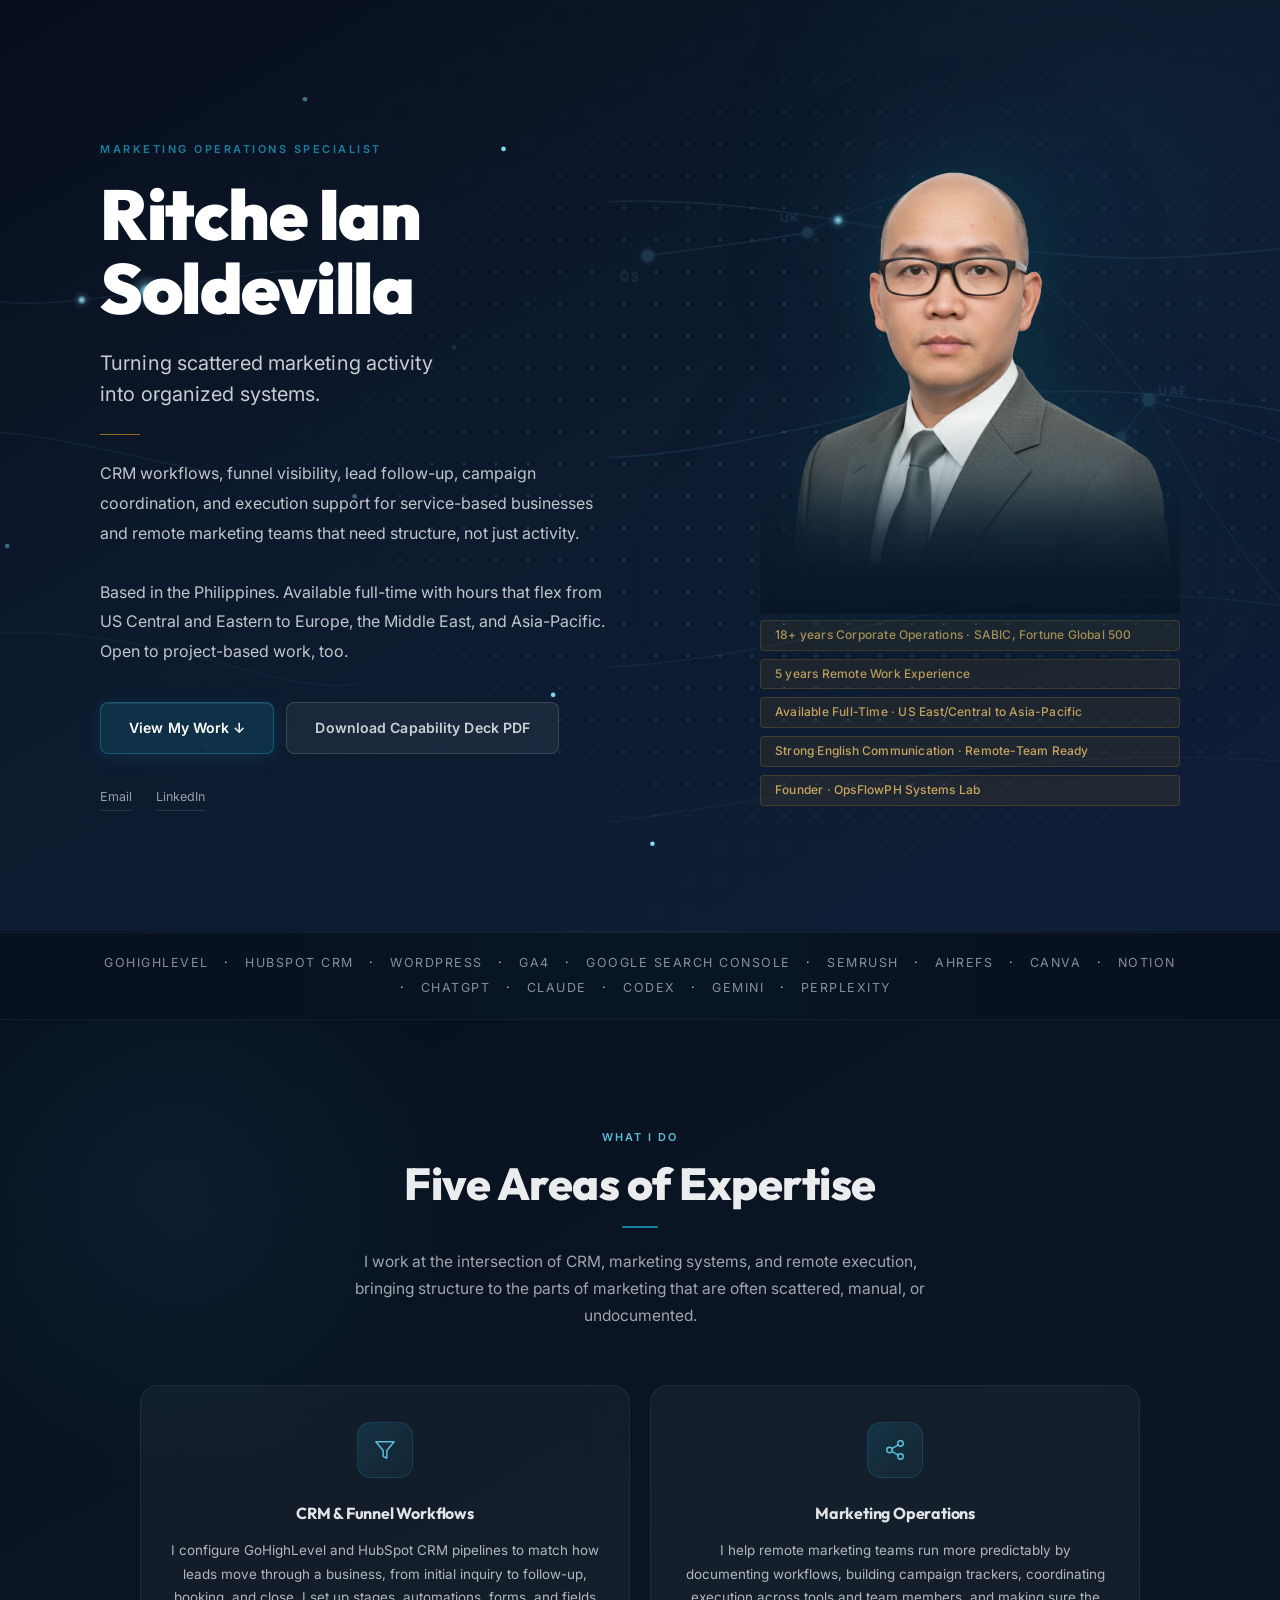
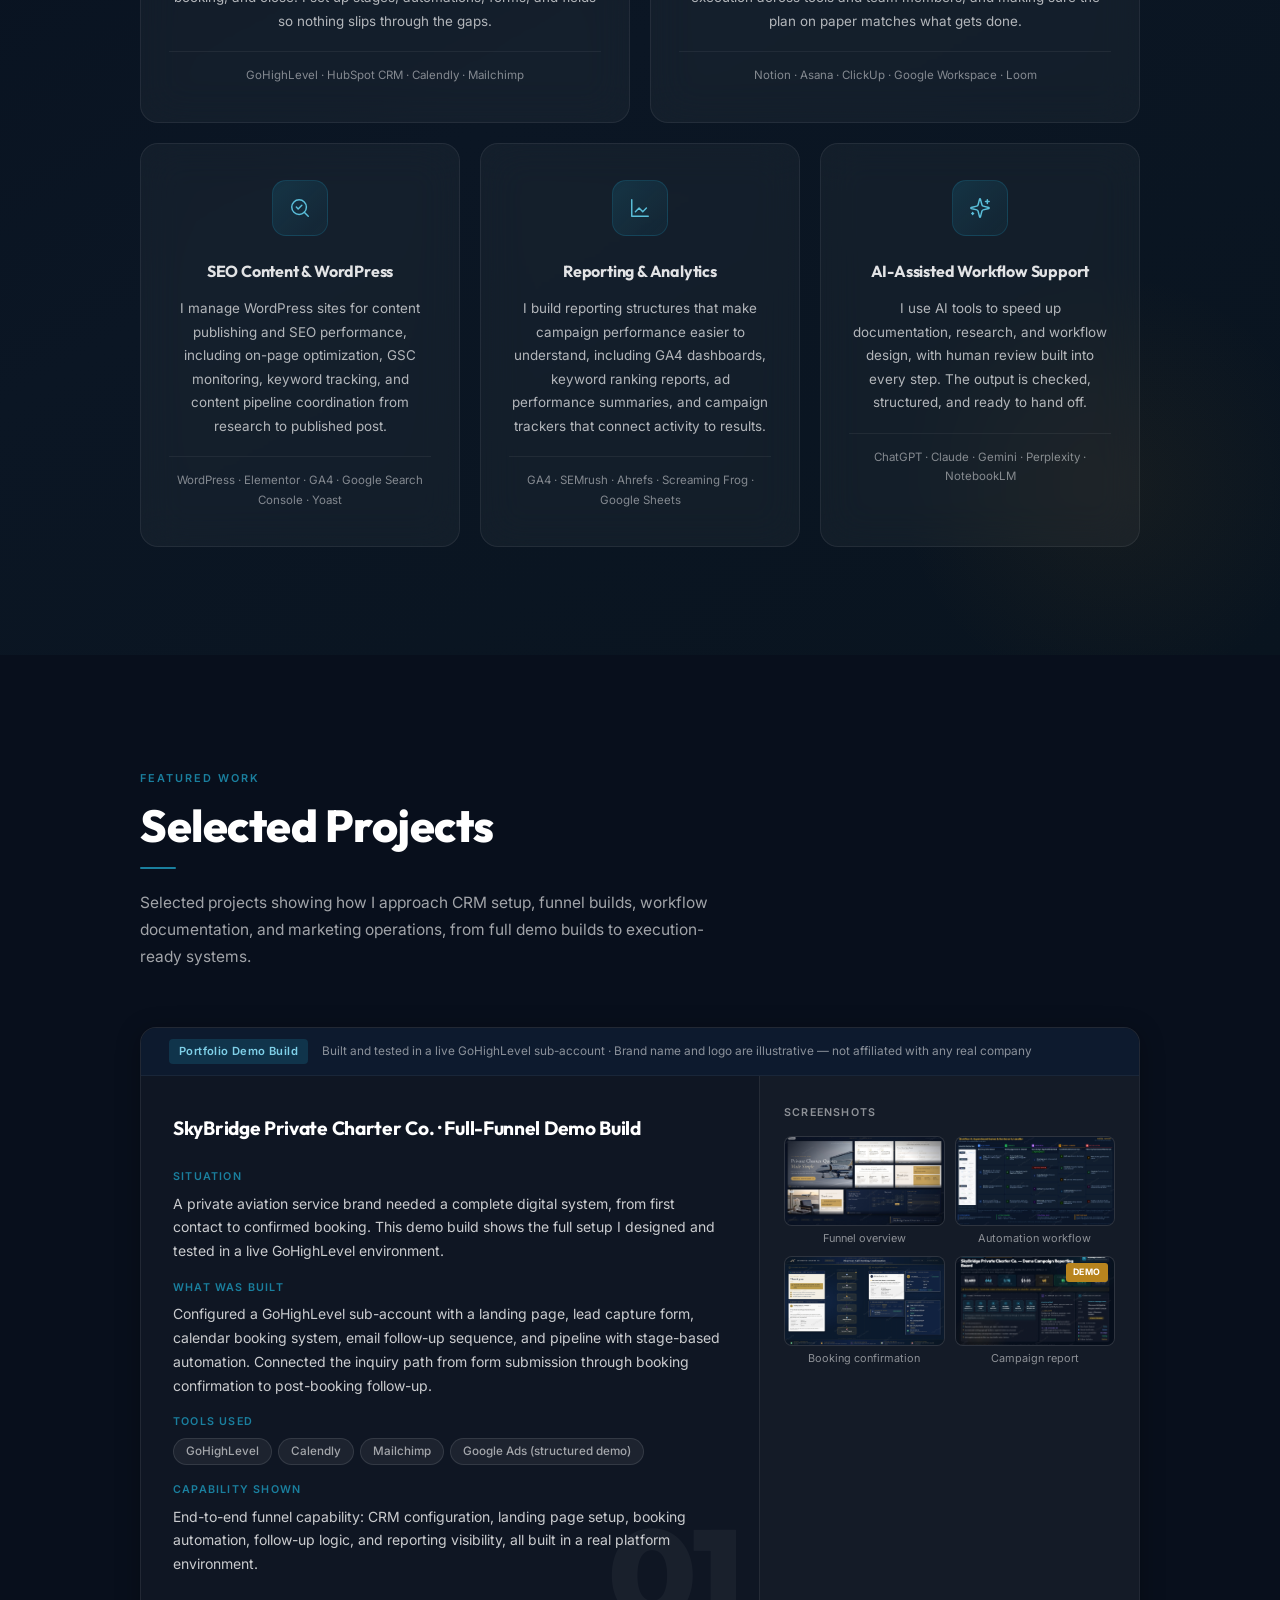
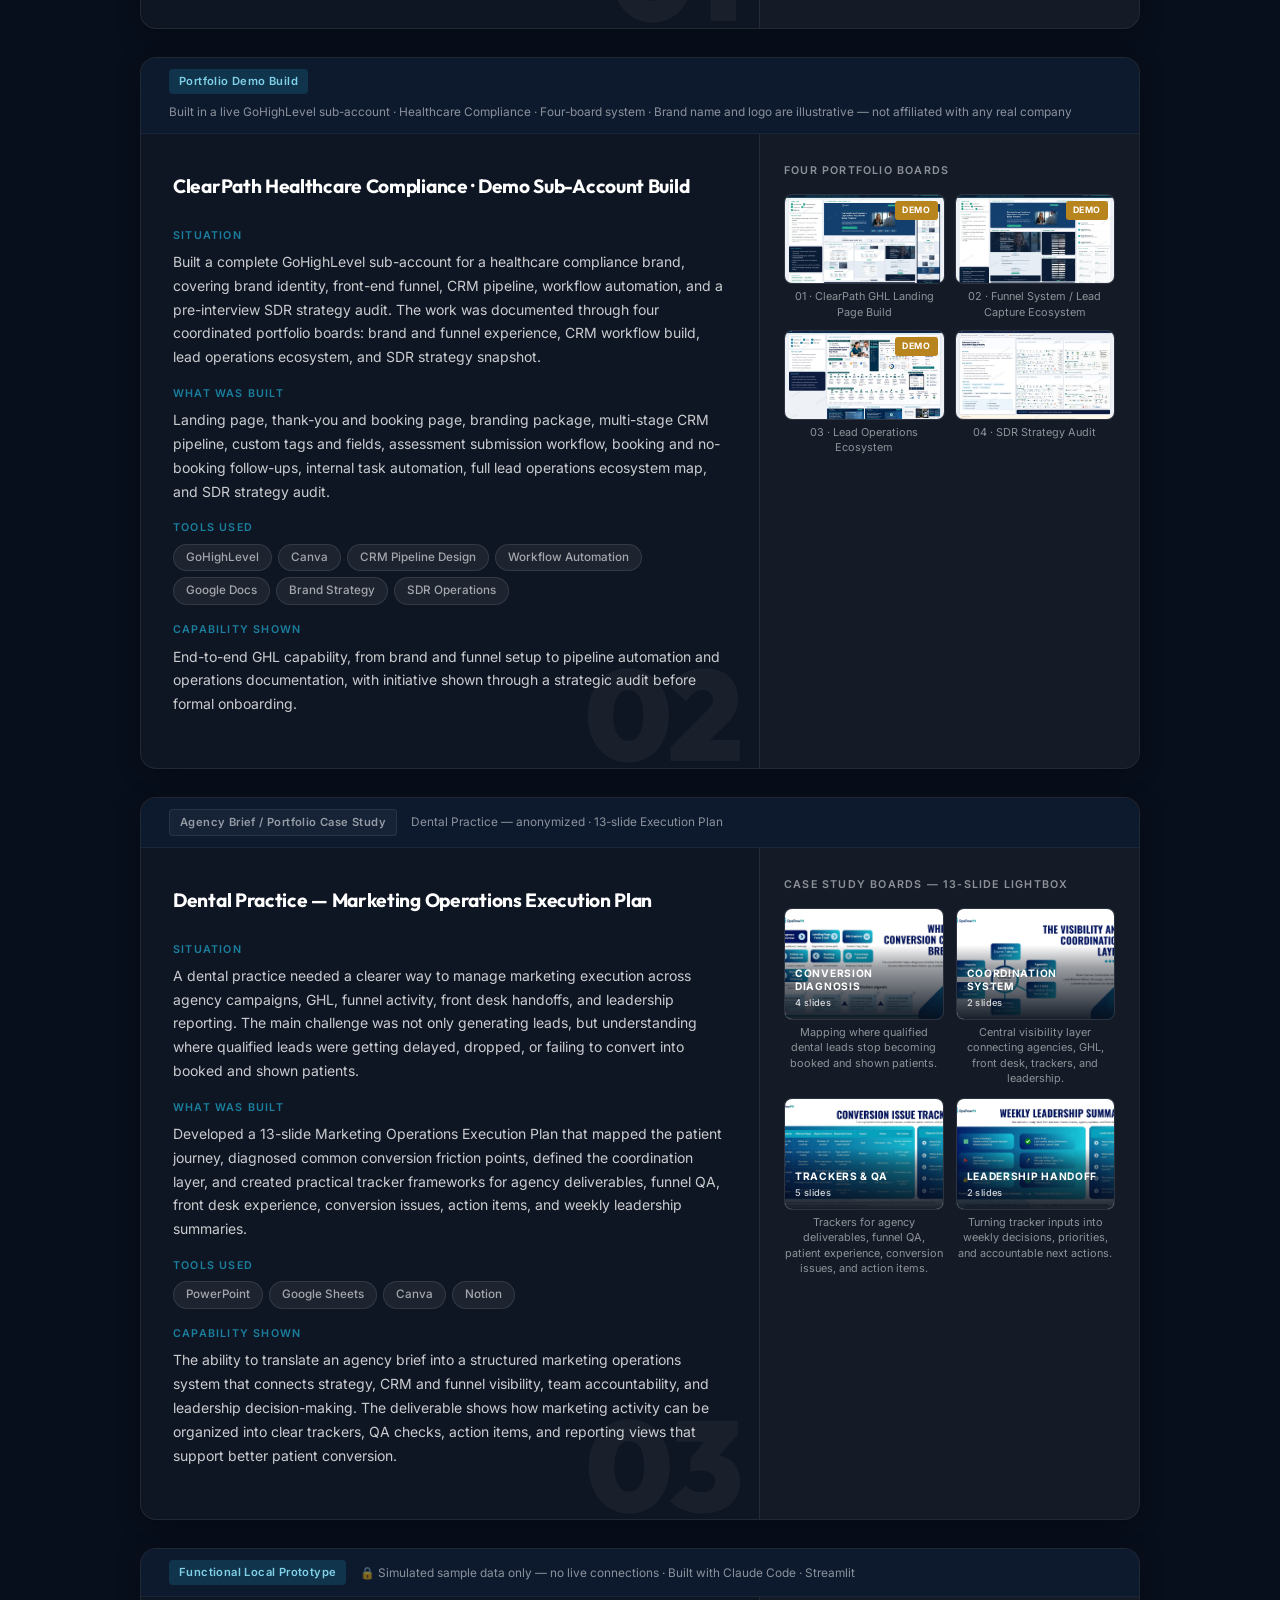
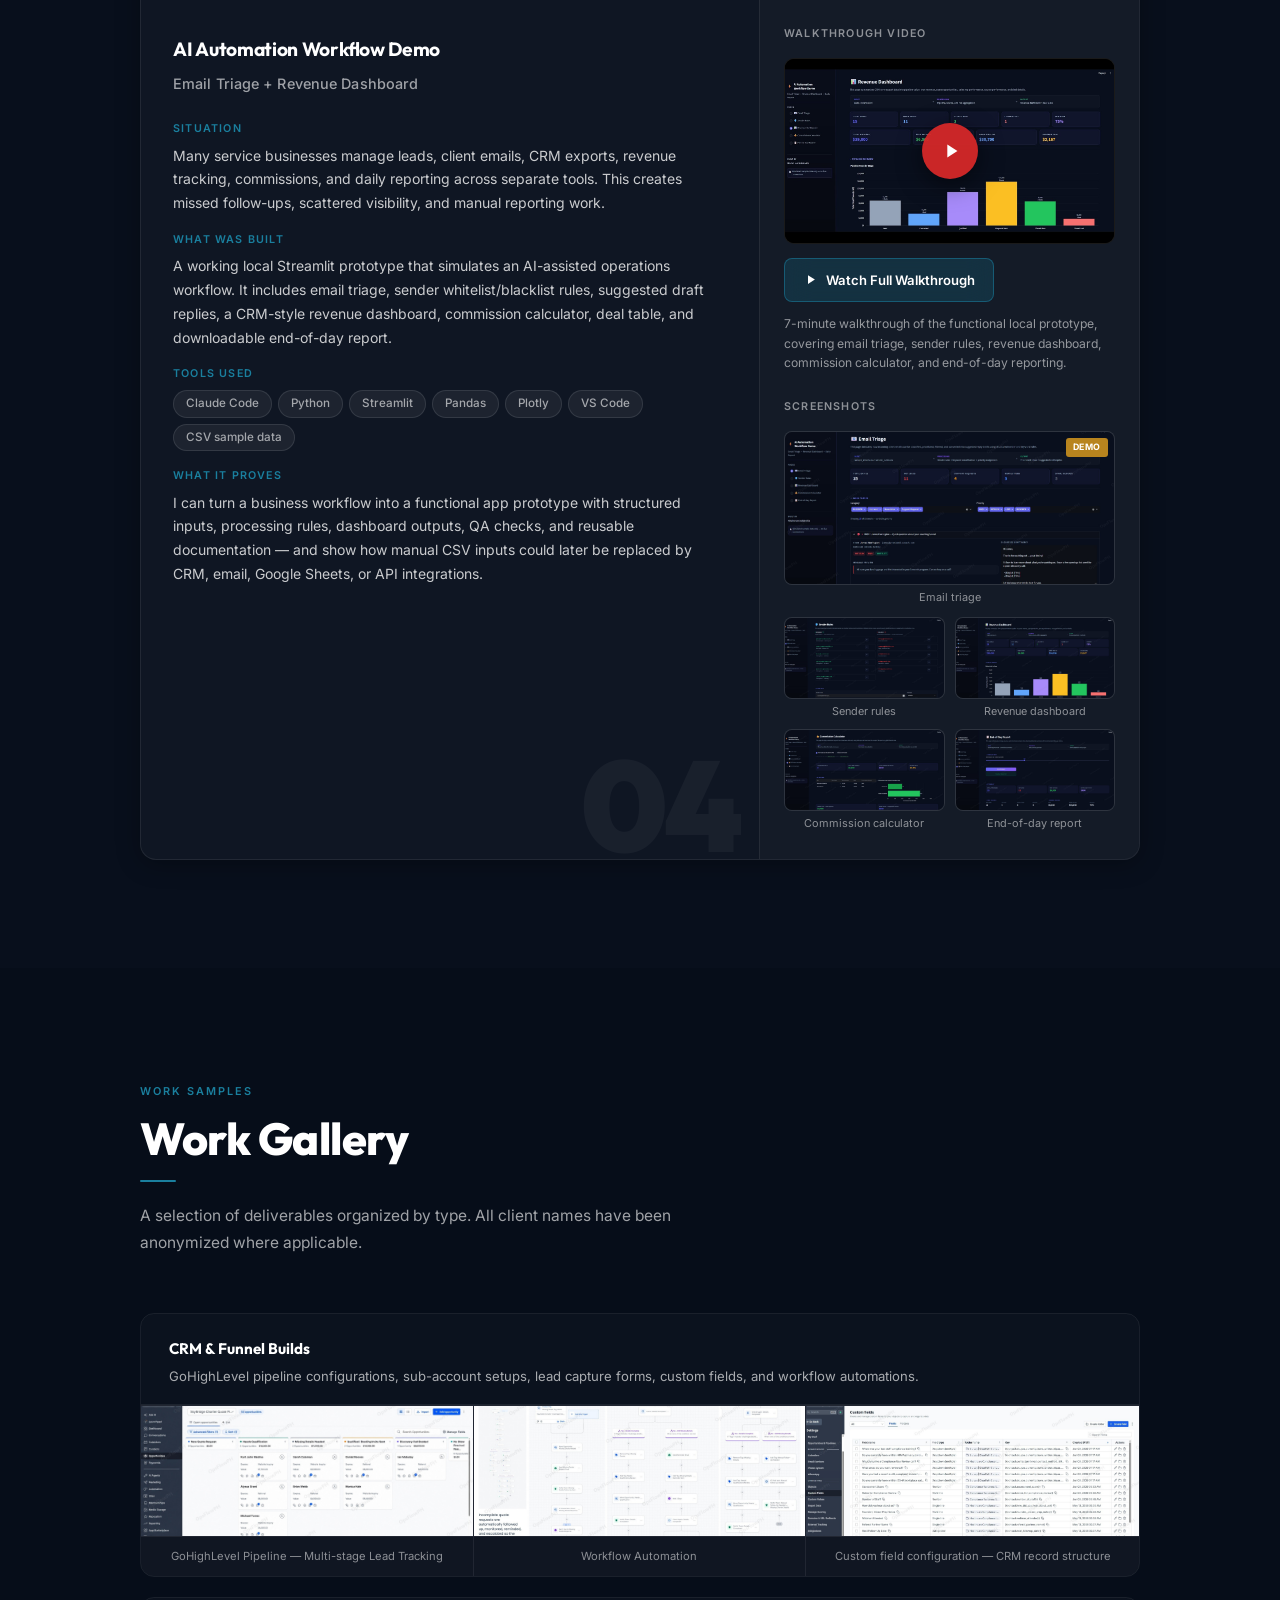
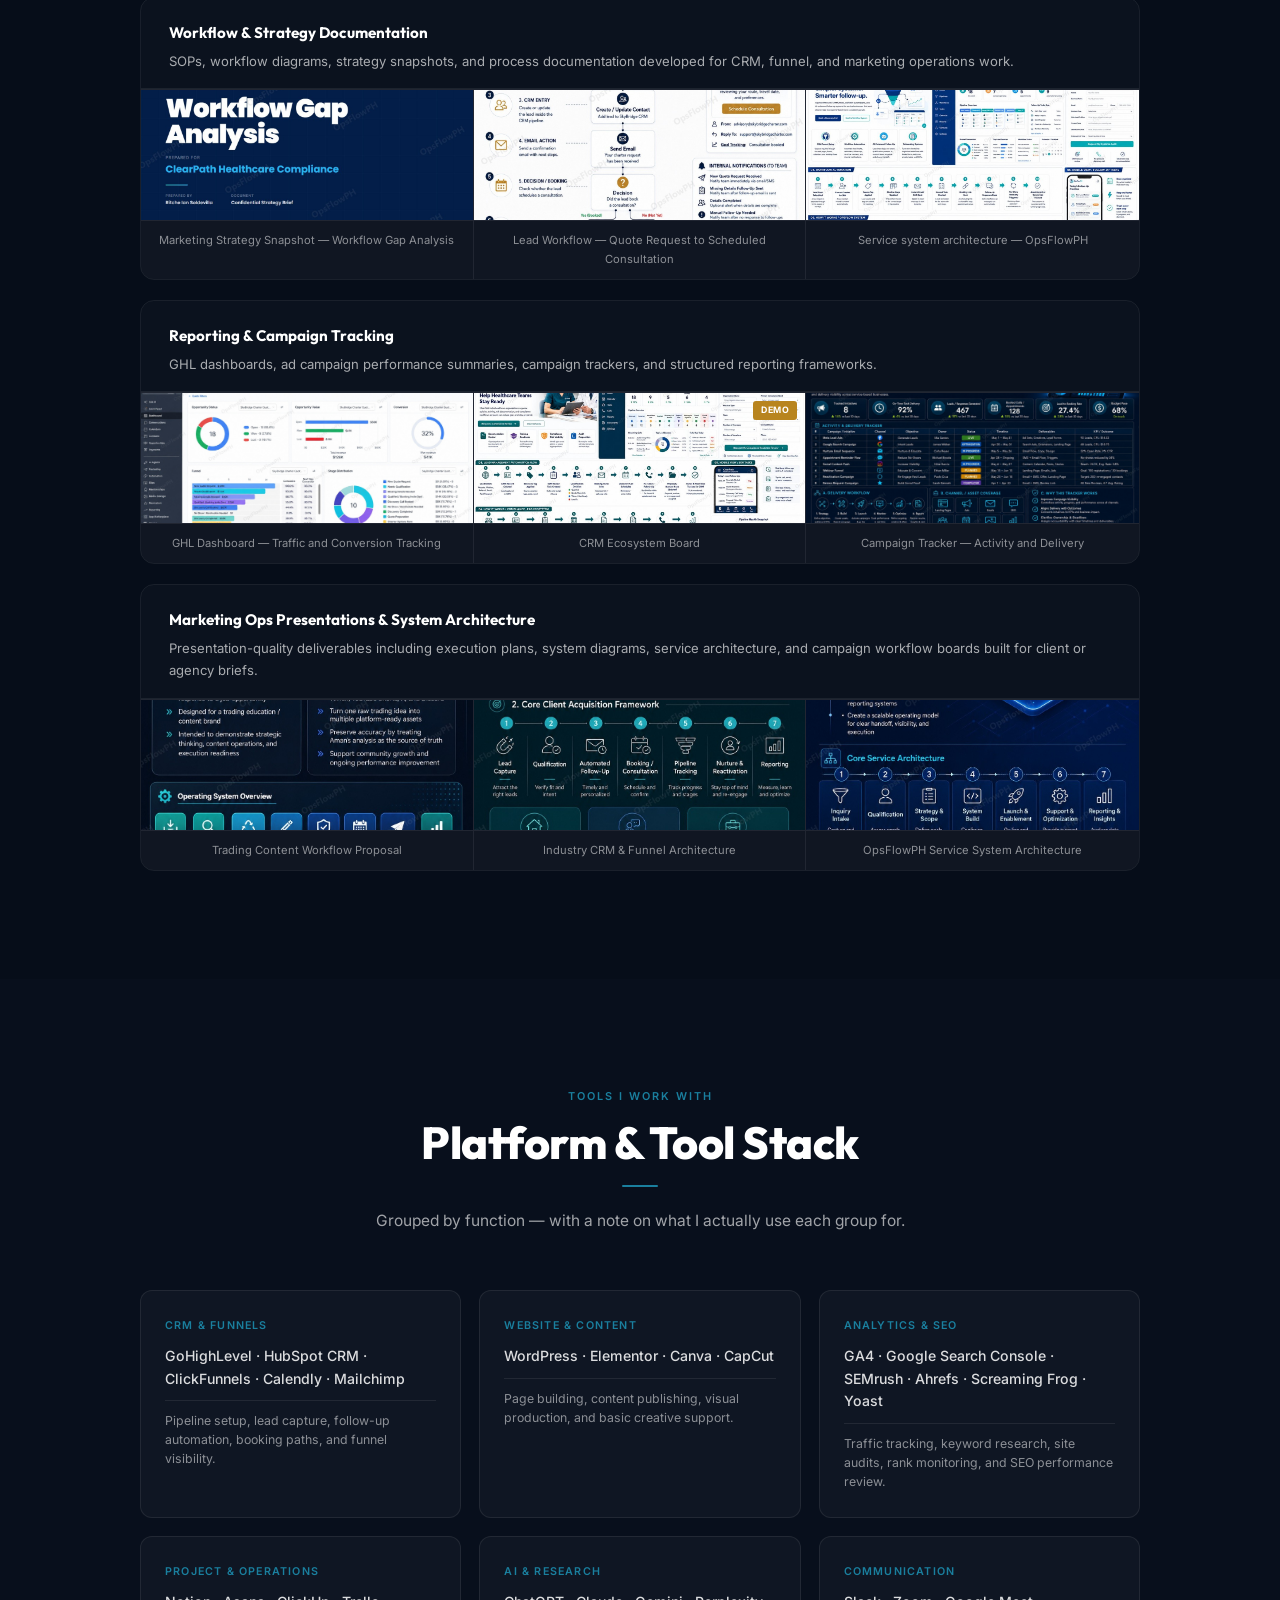
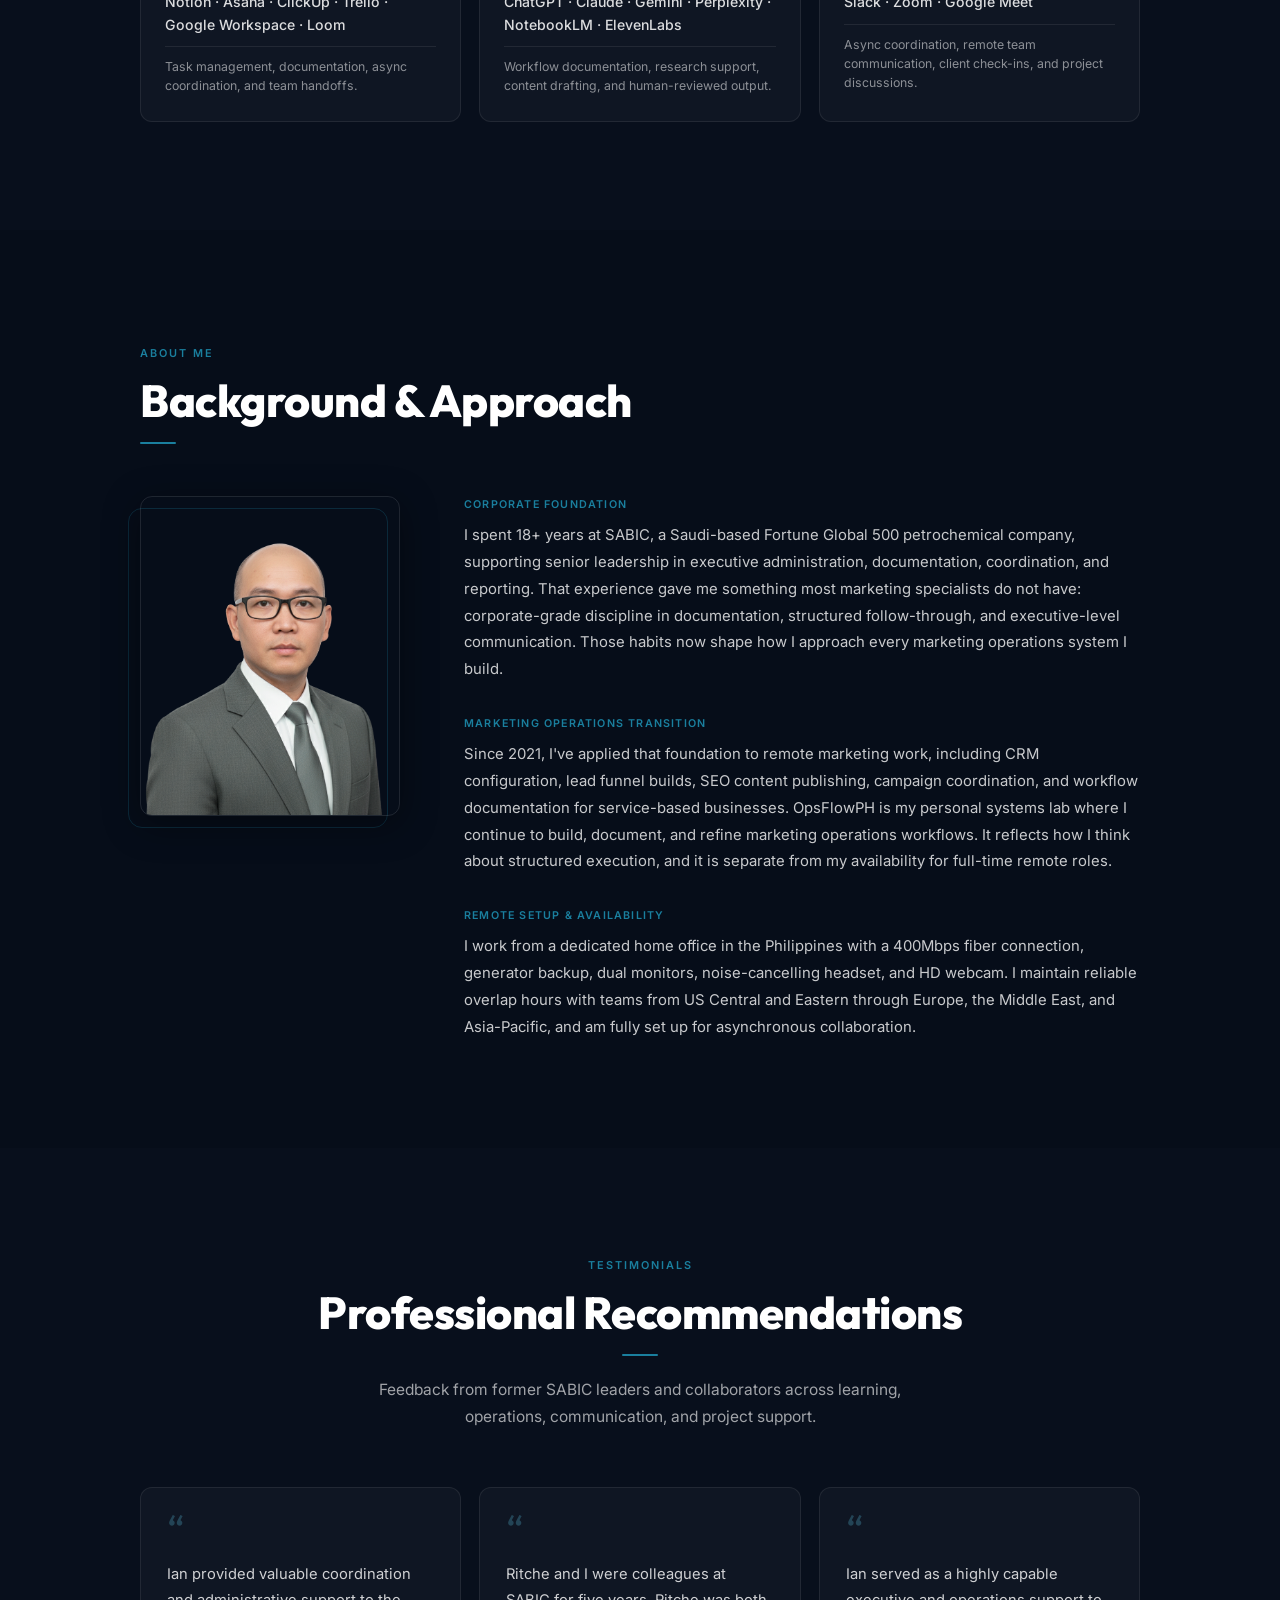
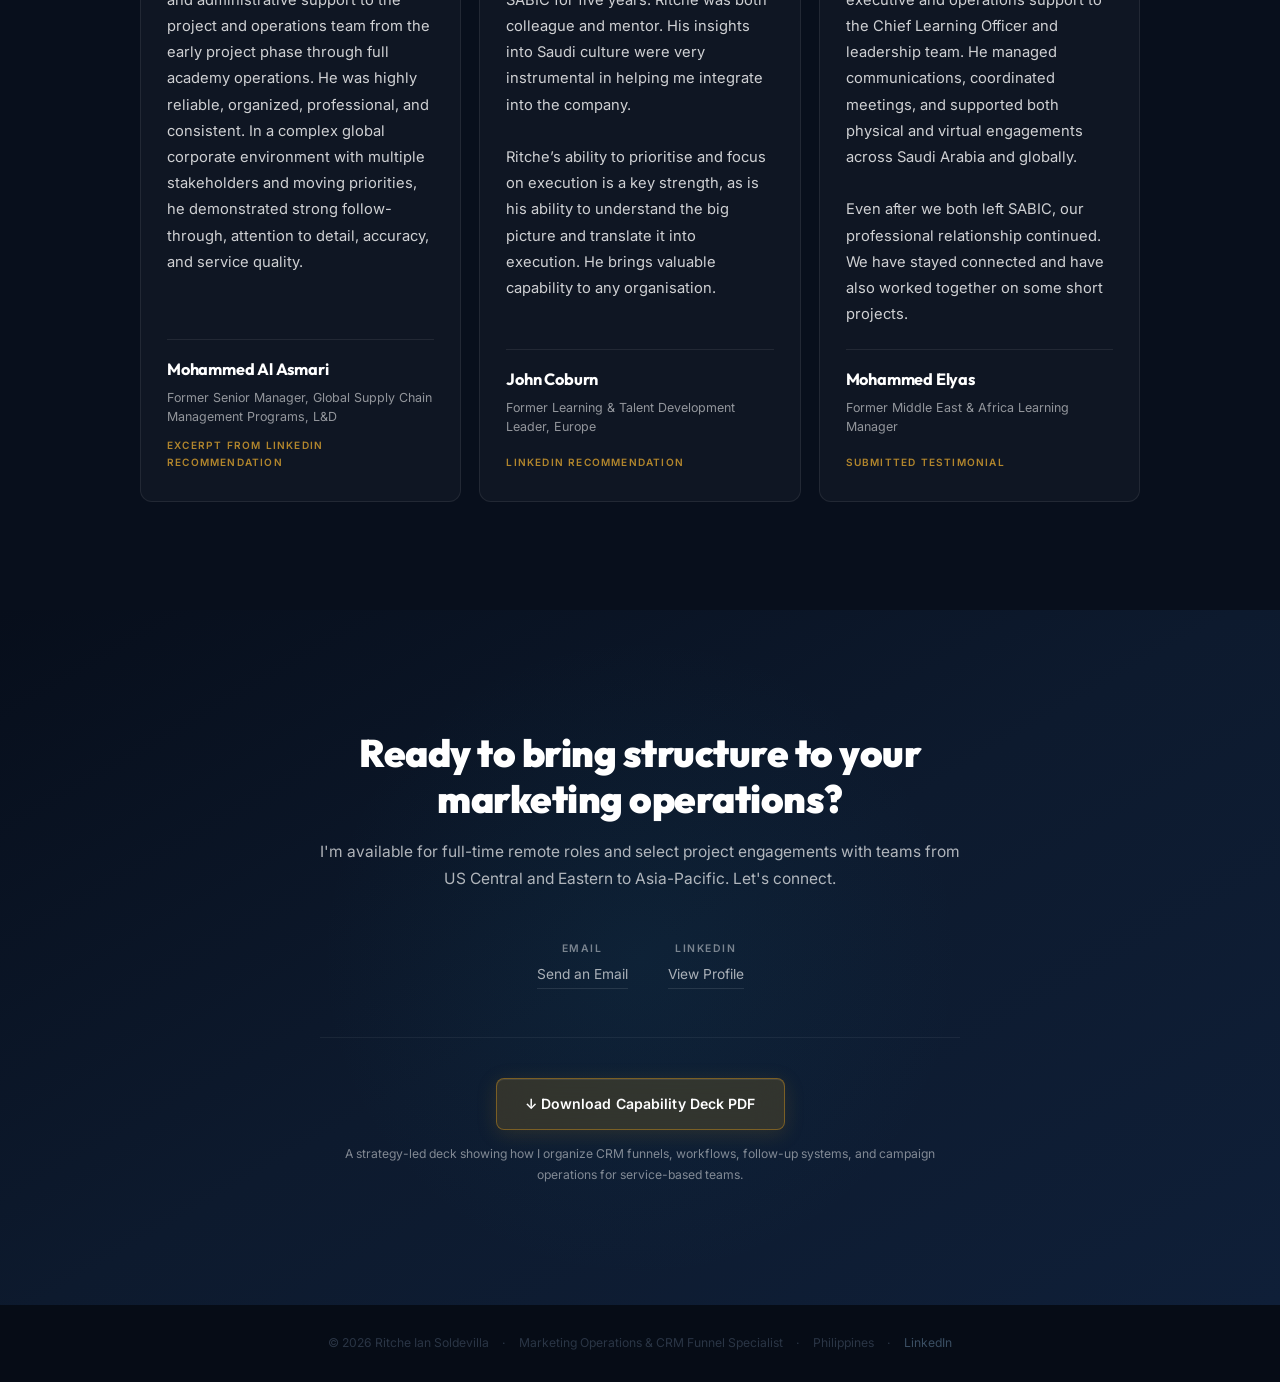
==== commit a8c57c66: "Update project-03-dental slides; convert 6 slides png->jpg" ====
--- a/index.html
+++ b/index.html
@@ -1600,9 +1600,9 @@
                     {"src":"assets/project-03-dental/1.png","title":"Slide 1 — Title Slide","desc":"Conversion Journey &amp; Friction Diagnosis"},
                     {"src":"assets/project-03-dental/2.png","title":"Slide 2 — Patient Journey","desc":"Conversion Journey &amp; Friction Diagnosis"},
                     {"src":"assets/project-03-dental/3.png","title":"Slide 3 — The Business Problem","desc":"Conversion Journey &amp; Friction Diagnosis"},
-                    {"src":"assets/project-03-dental/4.png","title":"Slide 4 — Where Conversion Can Break","desc":"Conversion Journey &amp; Friction Diagnosis"}
+                    {"src":"assets/project-03-dental/4.jpg","title":"Slide 4 — Where Conversion Can Break","desc":"Conversion Journey &amp; Friction Diagnosis"}
                   ]'>
-                  <img src="assets/project-03-dental/4.png" alt="Where Conversion Can Break — dental patient funnel friction diagnosis">
+                  <img src="assets/project-03-dental/4.jpg" alt="Where Conversion Can Break — dental patient funnel friction diagnosis">
                   <div class="cs3-thumb-overlay">
                     <span class="cs3-thumb-title">Conversion Diagnosis</span>
                     <span class="cs3-thumb-count">4 slides</span>
@@ -1634,12 +1634,12 @@
                   data-lb-category="Execution Trackers &amp; QA Framework"
                   data-lb-slides='[
                     {"src":"assets/project-03-dental/7.png","title":"Slide 7 — Agency Deliverables Tracker","desc":"Execution Trackers &amp; QA Framework"},
-                    {"src":"assets/project-03-dental/8.png","title":"Slide 8 — Lead Funnel QA Checklist","desc":"Execution Trackers &amp; QA Framework"},
+                    {"src":"assets/project-03-dental/8.jpg","title":"Slide 8 — Lead Funnel QA Checklist","desc":"Execution Trackers &amp; QA Framework"},
                     {"src":"assets/project-03-dental/9.png","title":"Slide 9 — Front Desk / Patient Experience Log","desc":"Execution Trackers &amp; QA Framework"},
-                    {"src":"assets/project-03-dental/10.png","title":"Slide 10 — Conversion Issue Tracker","desc":"Execution Trackers &amp; QA Framework"},
-                    {"src":"assets/project-03-dental/11.png","title":"Slide 11 — Task / Action Item Tracker","desc":"Execution Trackers &amp; QA Framework"}
+                    {"src":"assets/project-03-dental/10.jpg","title":"Slide 10 — Conversion Issue Tracker","desc":"Execution Trackers &amp; QA Framework"},
+                    {"src":"assets/project-03-dental/11.jpg","title":"Slide 11 — Task / Action Item Tracker","desc":"Execution Trackers &amp; QA Framework"}
                   ]'>
-                  <img src="assets/project-03-dental/10.png" alt="Conversion Issue Tracker — dental marketing execution framework">
+                  <img src="assets/project-03-dental/10.jpg" alt="Conversion Issue Tracker — dental marketing execution framework">
                   <div class="cs3-thumb-overlay">
                     <span class="cs3-thumb-title">Trackers &amp; QA</span>
                     <span class="cs3-thumb-count">5 slides</span>
@@ -1653,10 +1653,10 @@
                 <div class="shot cs3-thumb"
                   data-lb-category="Leadership Summary &amp; Action Handoff"
                   data-lb-slides='[
-                    {"src":"assets/project-03-dental/12.png","title":"Slide 12 — Weekly Leadership Summary","desc":"Leadership Summary &amp; Action Handoff"},
-                    {"src":"assets/project-03-dental/13.png","title":"Slide 13 — Closing: Conversion Visibility","desc":"Leadership Summary &amp; Action Handoff"}
+                    {"src":"assets/project-03-dental/12.jpg","title":"Slide 12 — Weekly Leadership Summary","desc":"Leadership Summary &amp; Action Handoff"},
+                    {"src":"assets/project-03-dental/13.jpg","title":"Slide 13 — Closing: Conversion Visibility","desc":"Leadership Summary &amp; Action Handoff"}
                   ]'>
-                  <img src="assets/project-03-dental/12.png" alt="Weekly Leadership Summary — dental marketing reporting and action handoff">
+                  <img src="assets/project-03-dental/12.jpg" alt="Weekly Leadership Summary — dental marketing reporting and action handoff">
                   <div class="cs3-thumb-overlay">
                     <span class="cs3-thumb-title">Leadership Handoff</span>
                     <span class="cs3-thumb-count">2 slides</span>
